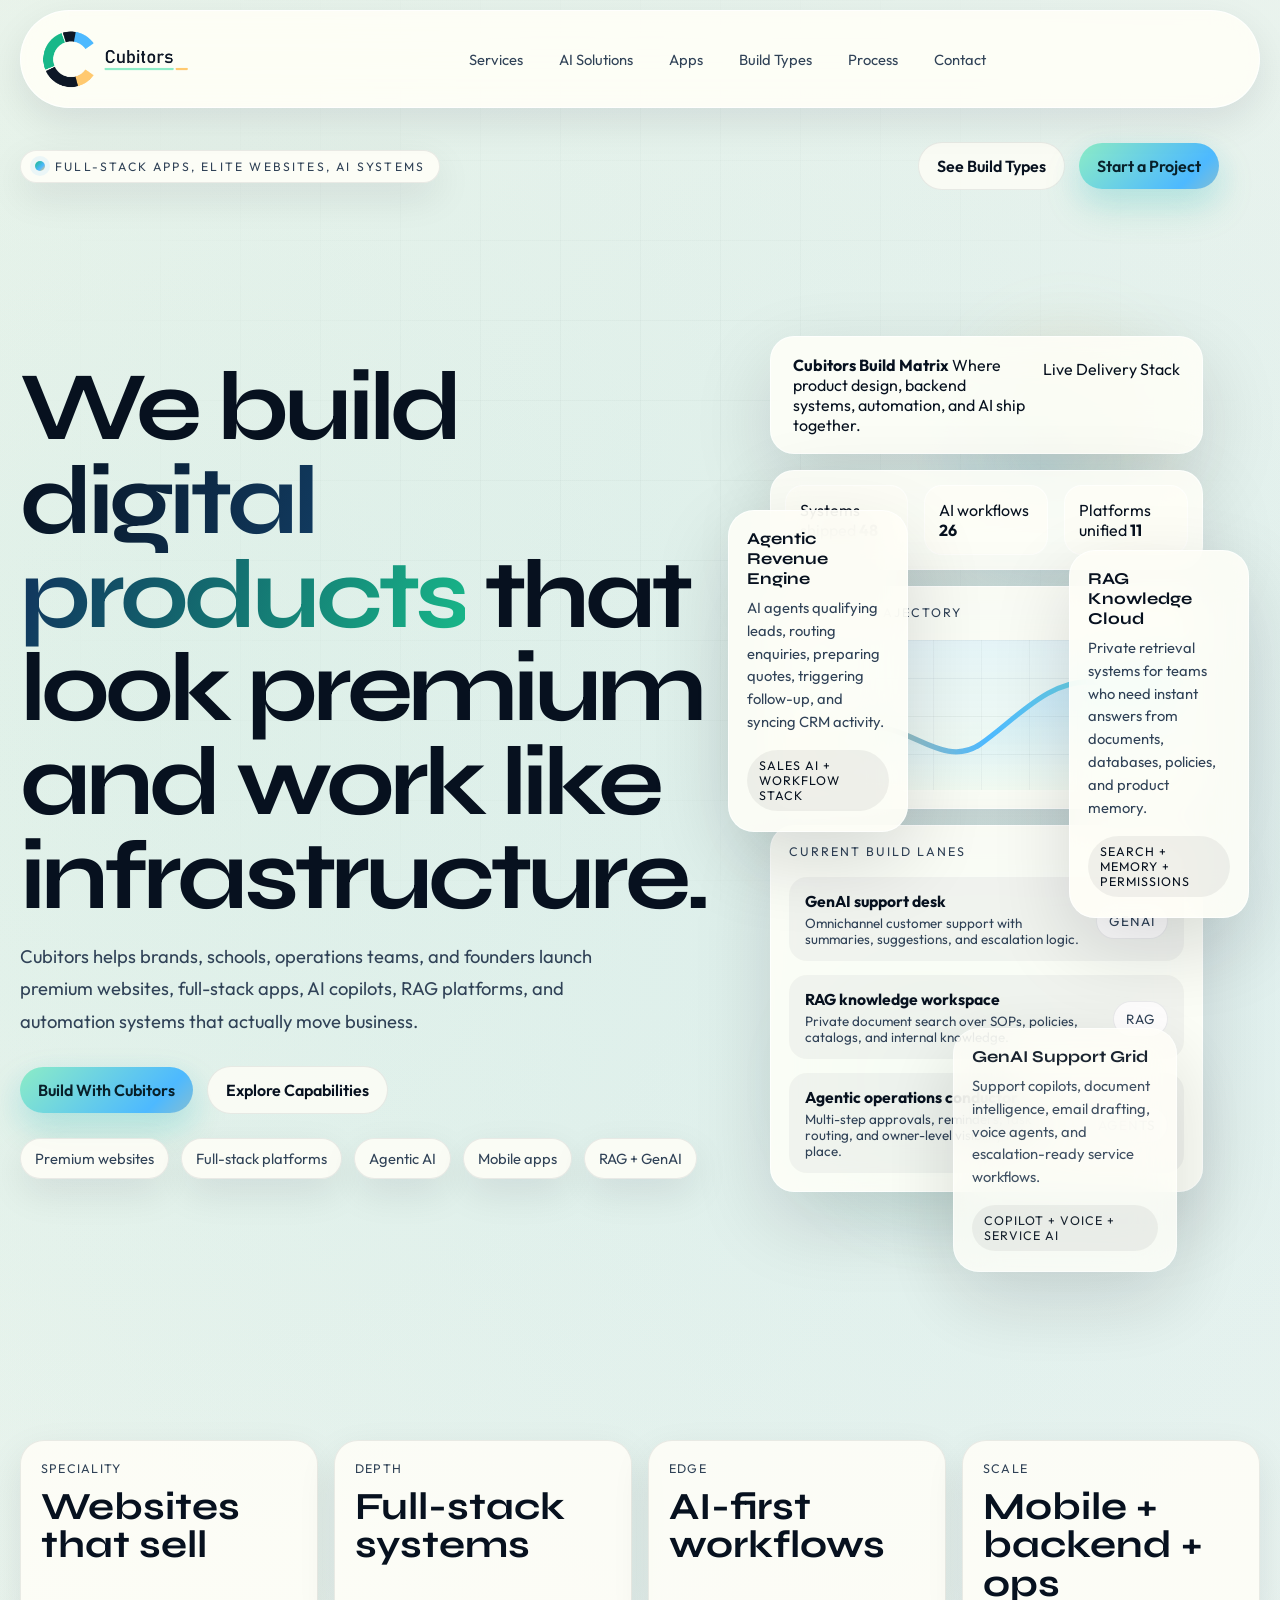
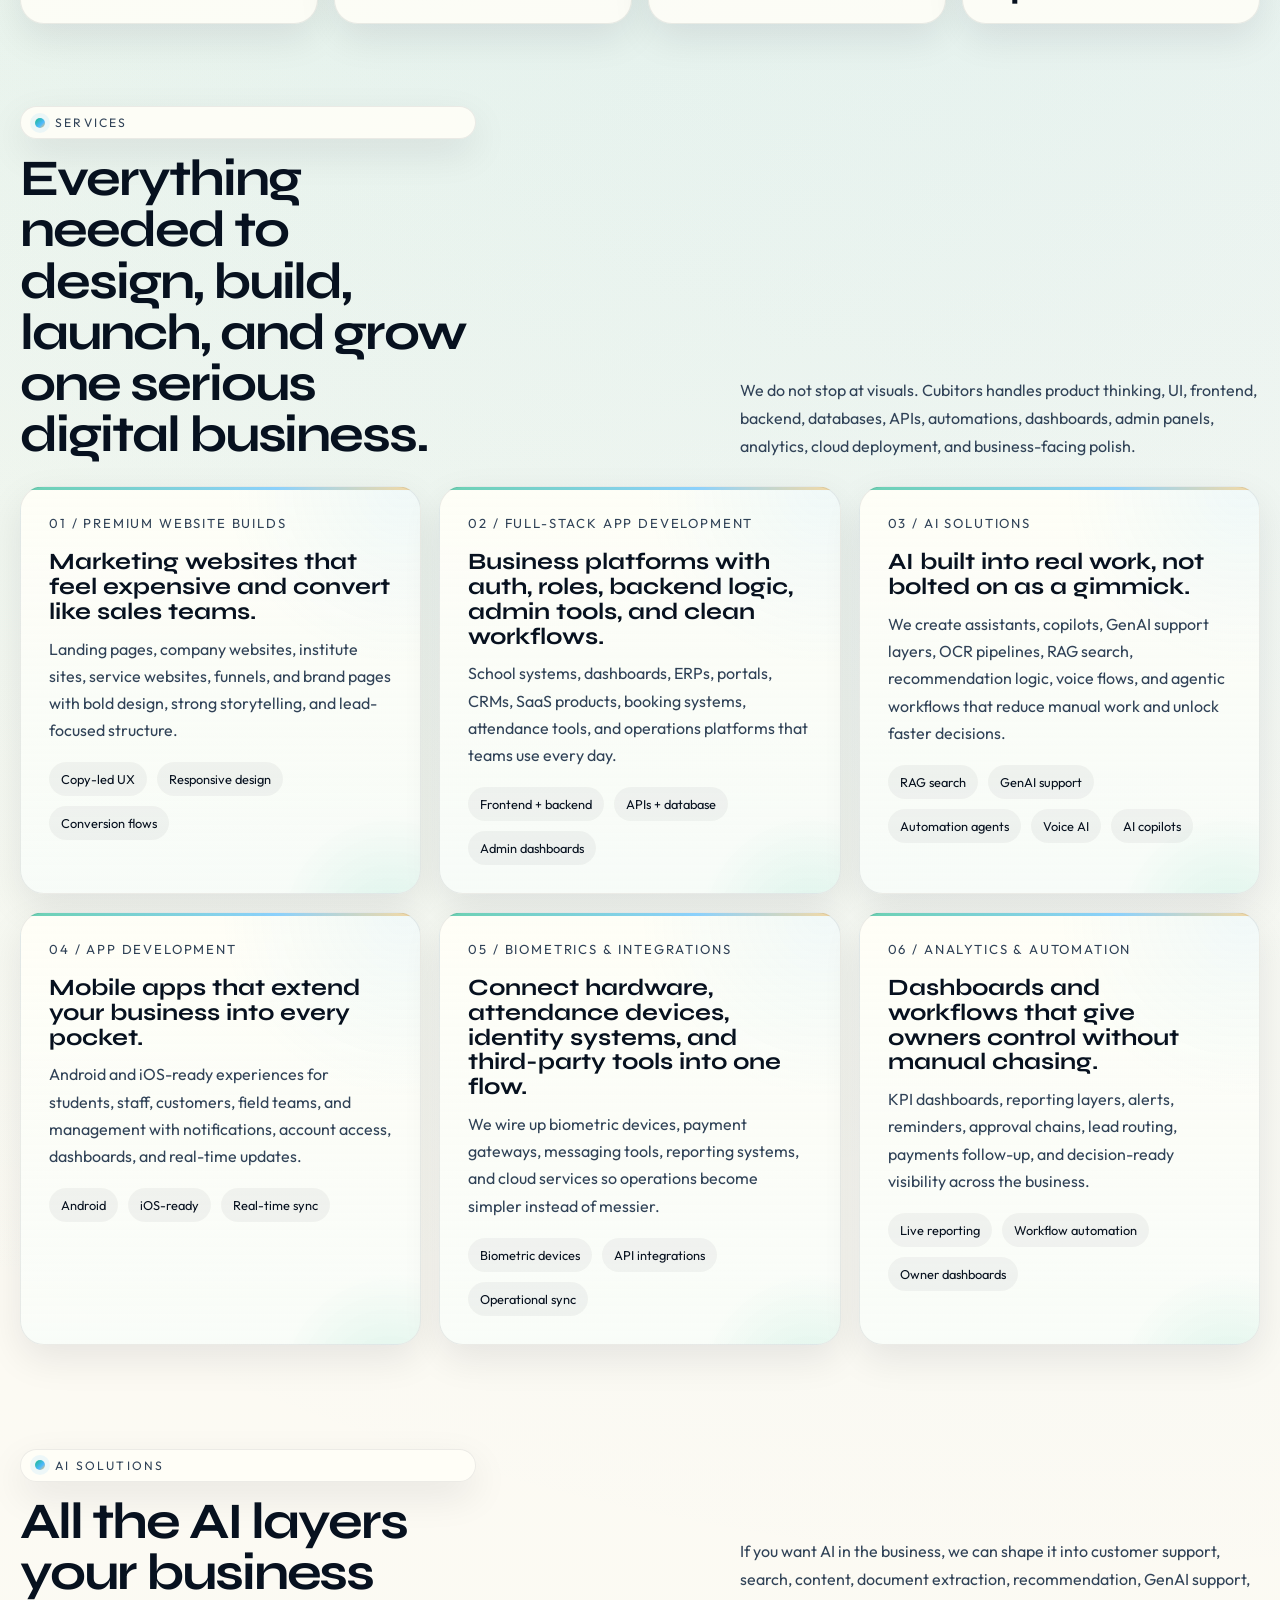
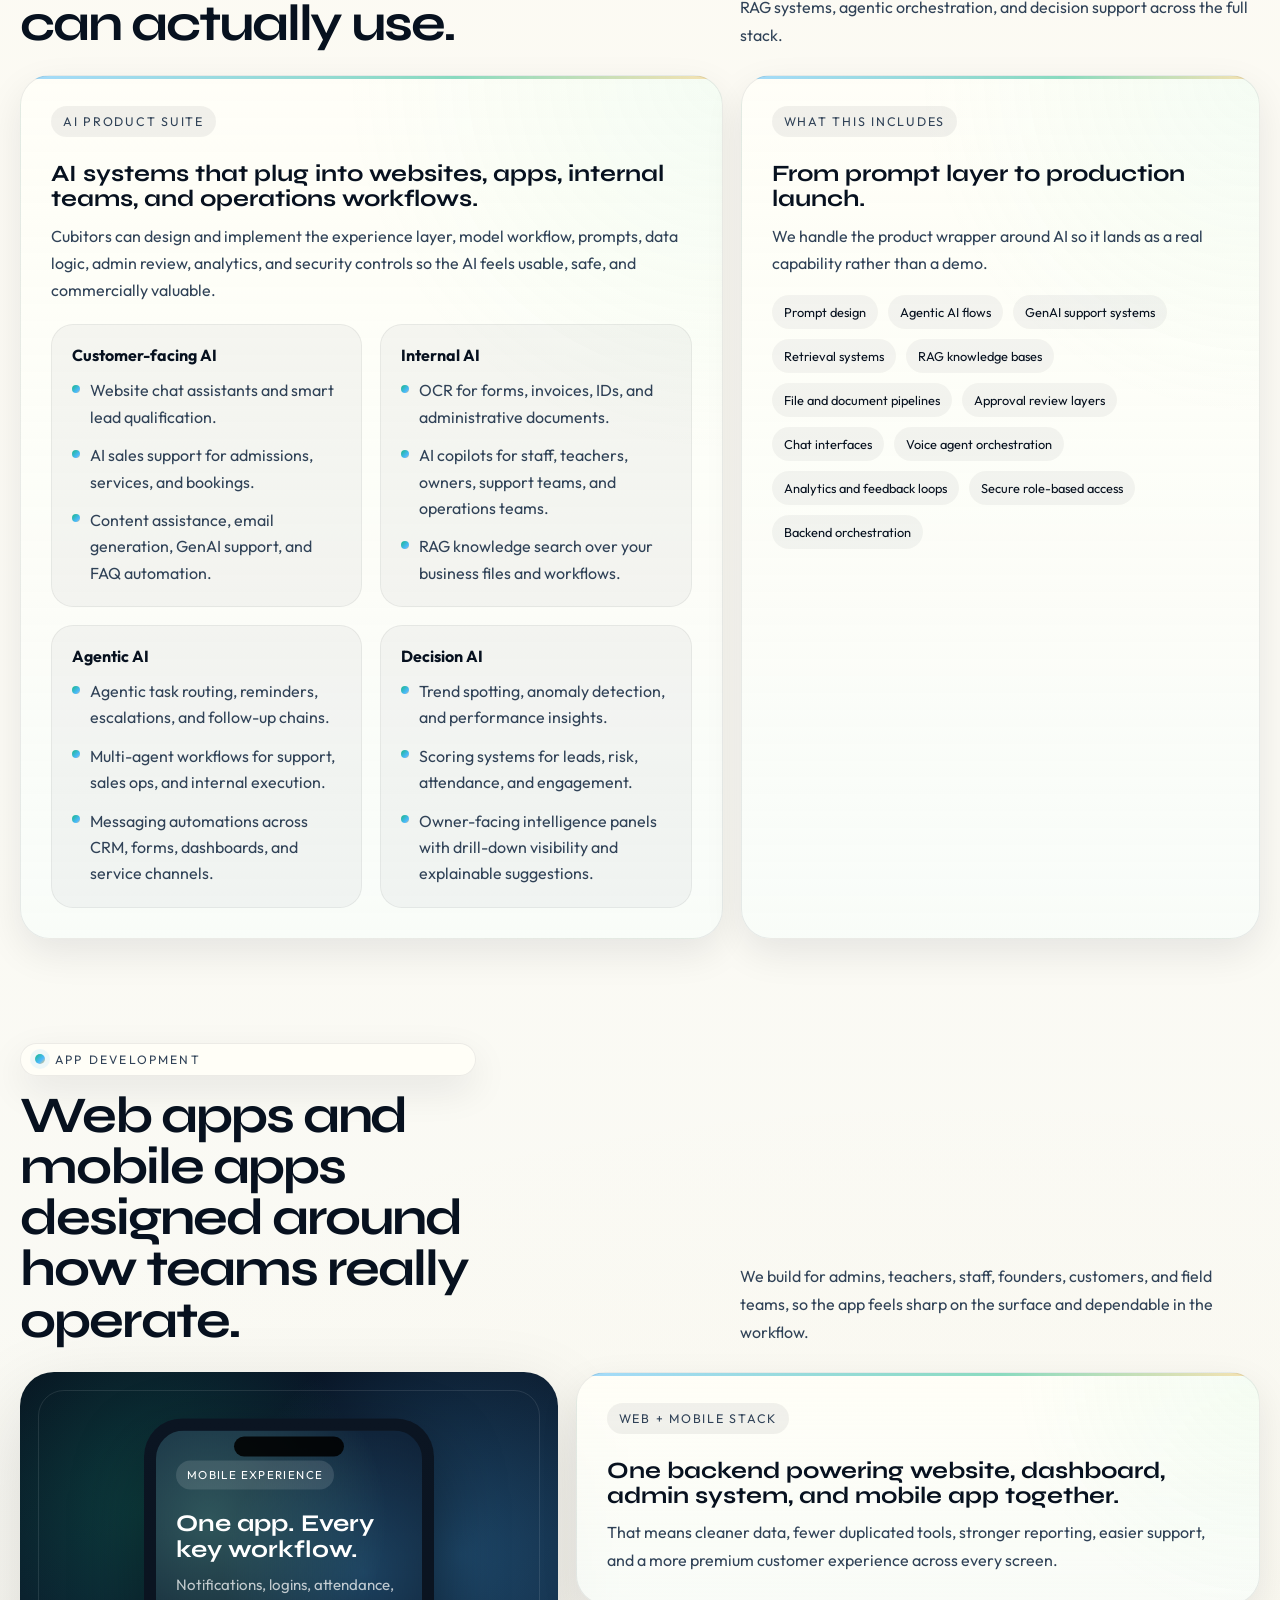
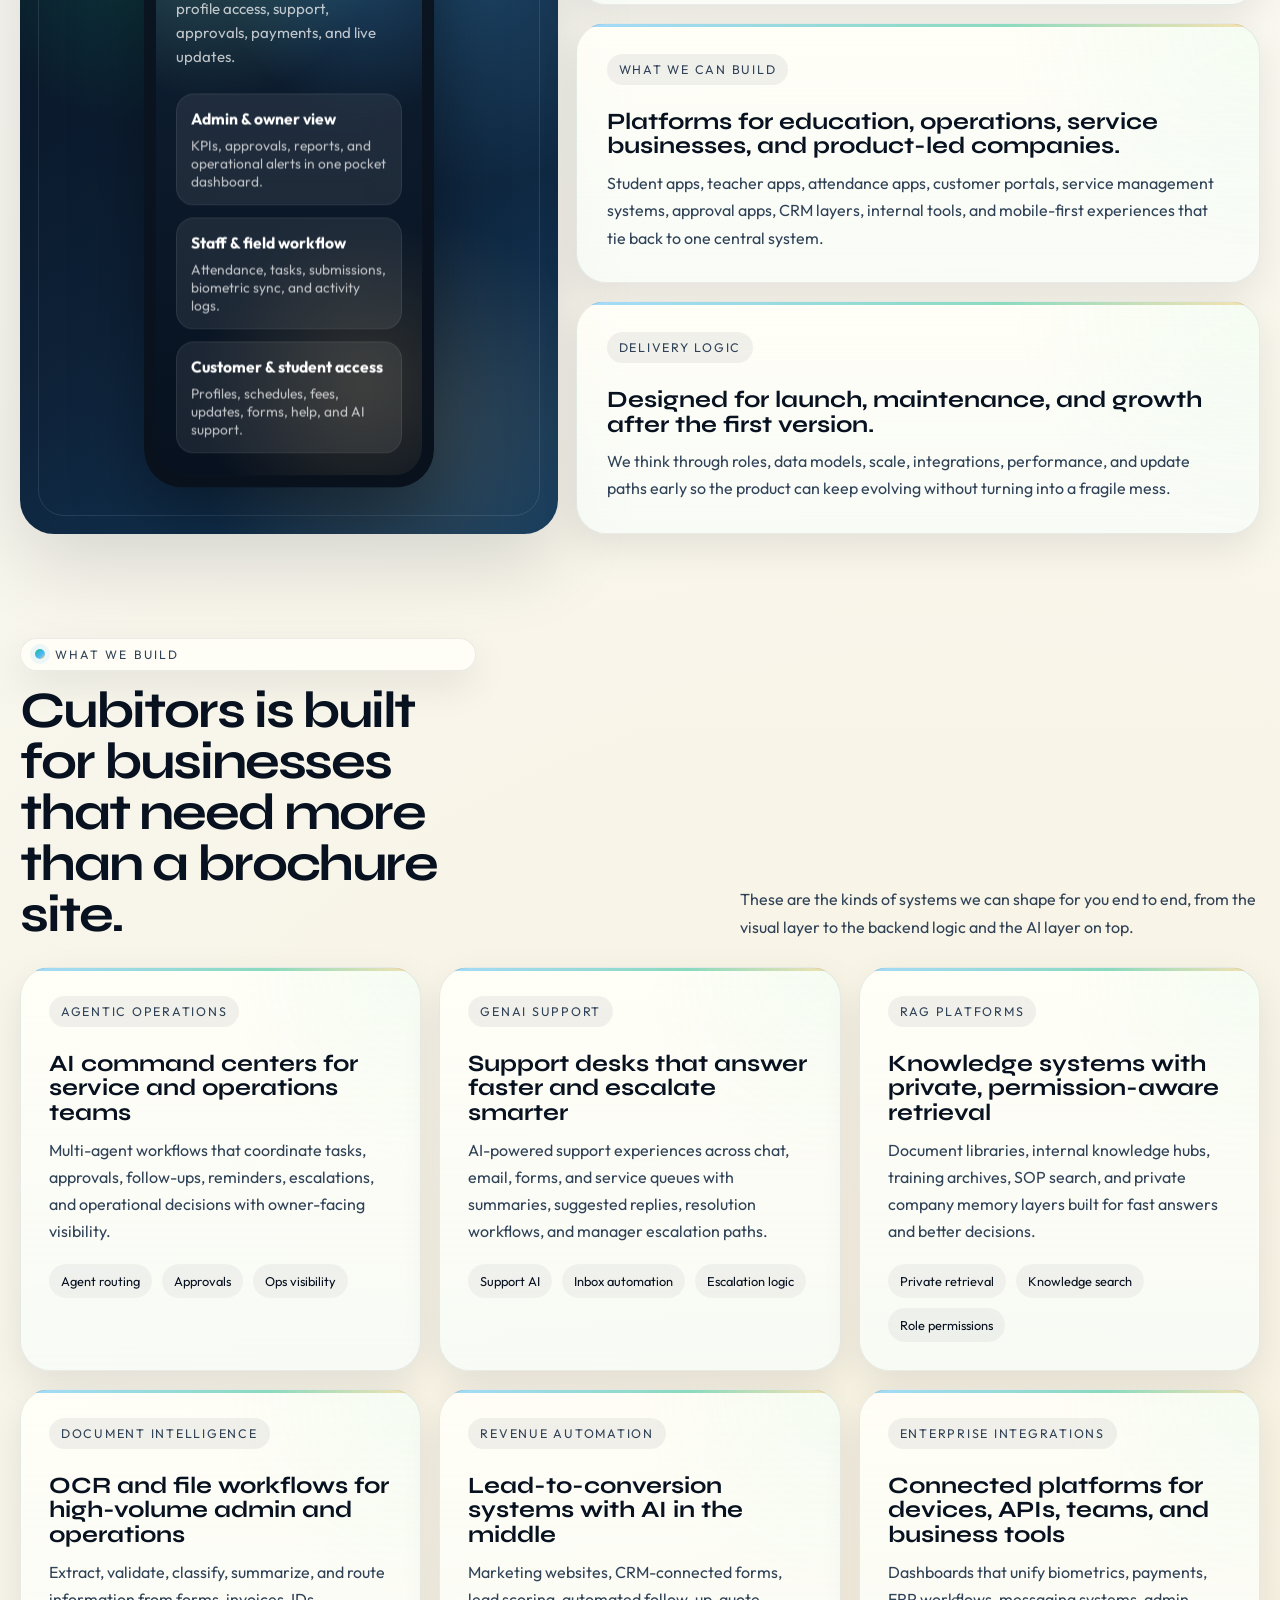
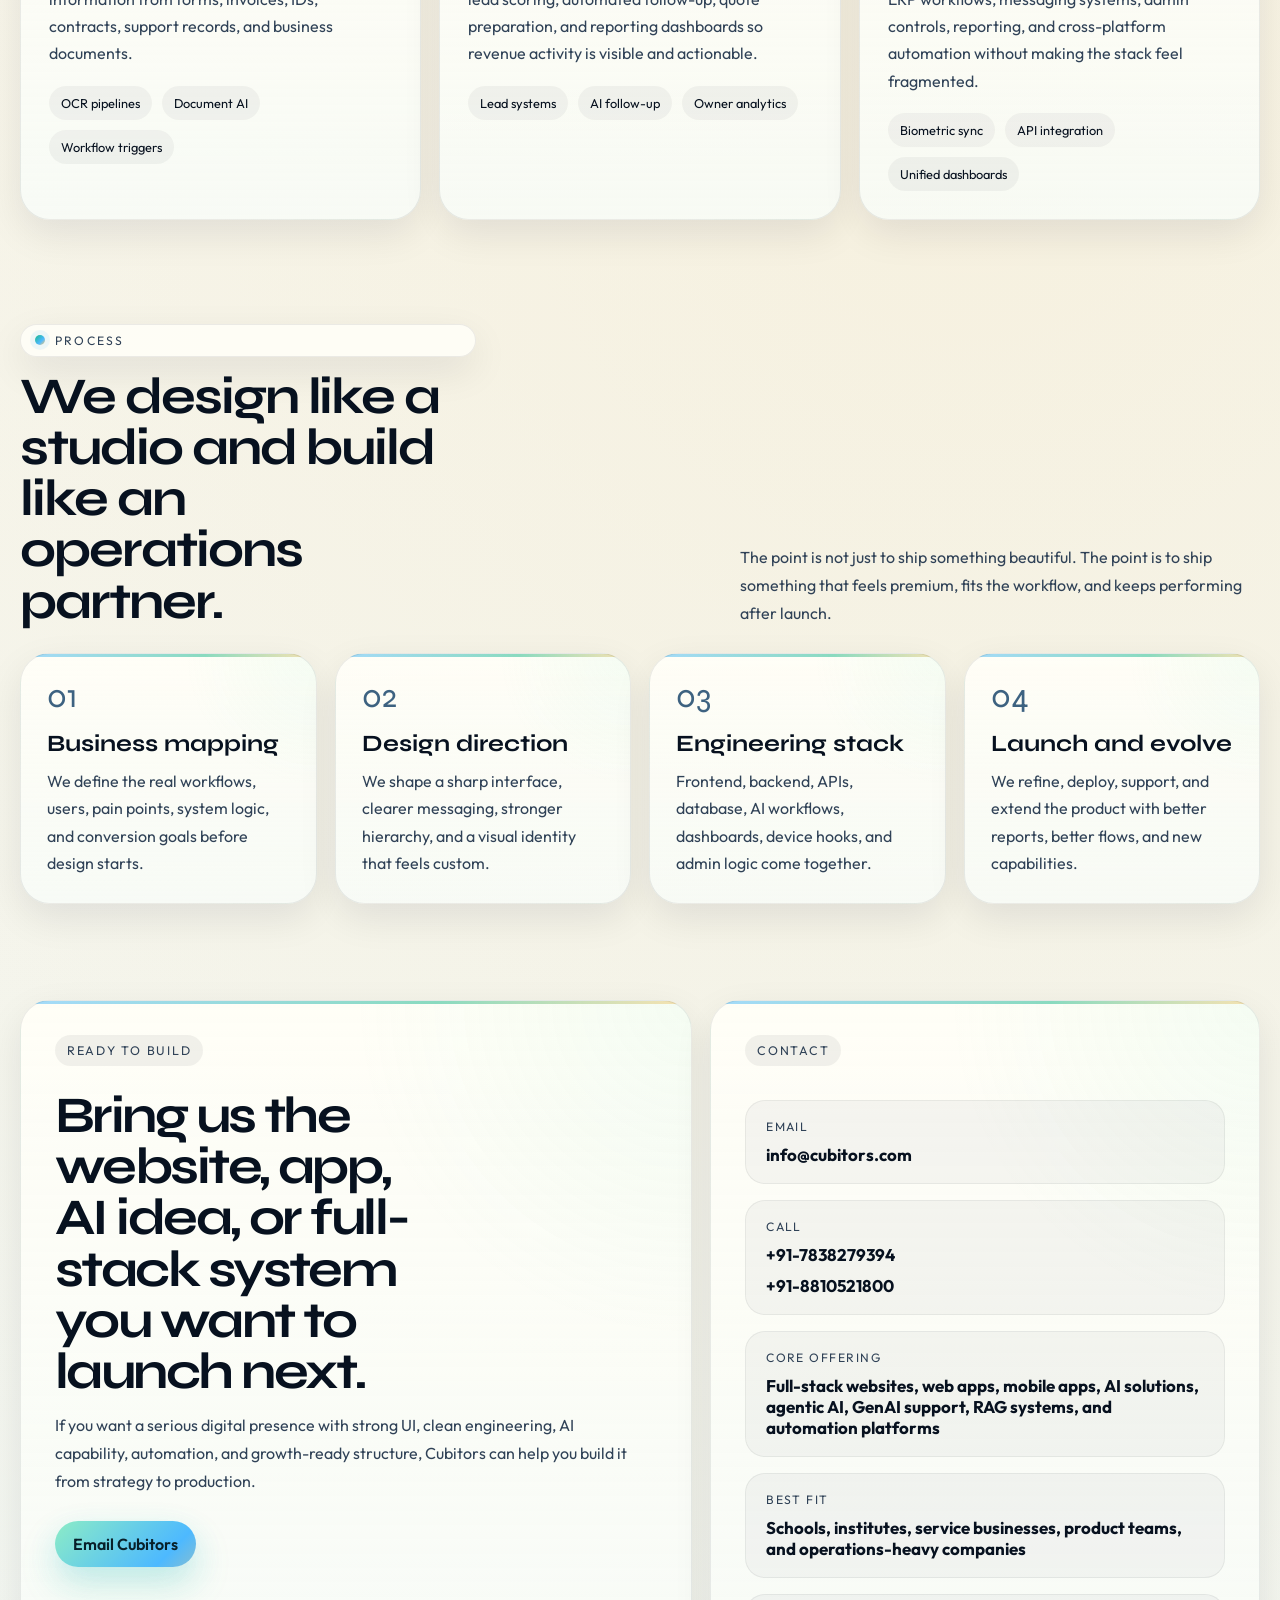
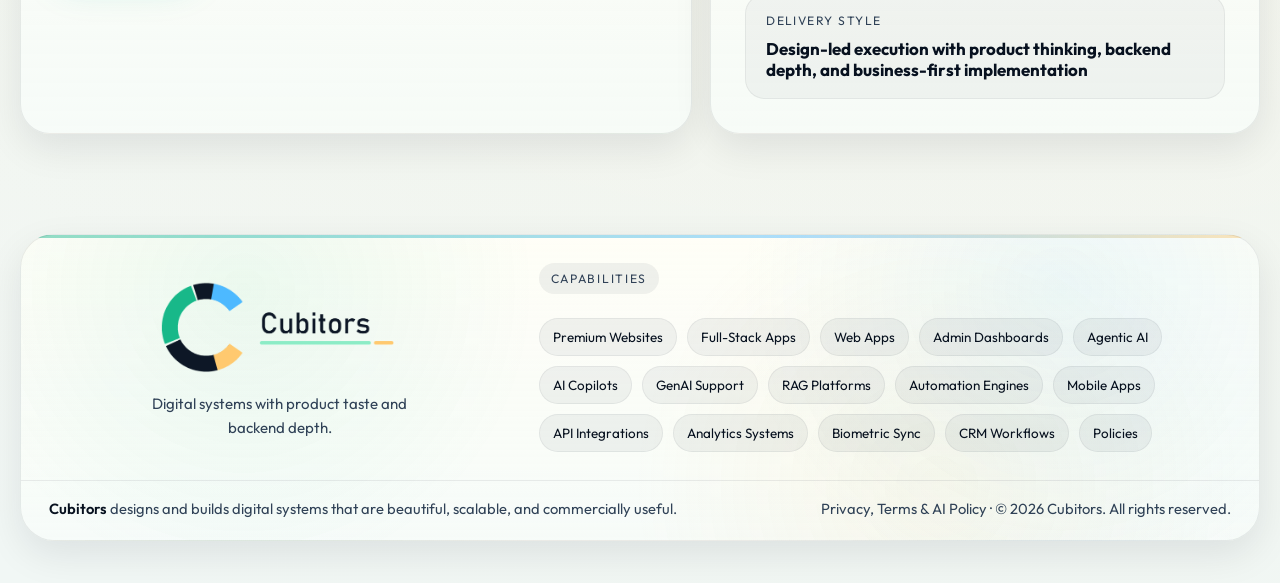
==== index.html @ 867b2cc1 "Add site policies page" ====
<!DOCTYPE html>
<html lang="en">
<head>
  <meta charset="UTF-8">
  <meta name="viewport" content="width=device-width, initial-scale=1.0">
  <title>Cubitors | Full-Stack Apps, AI Solutions & App Development</title>
  <meta
    name="description"
    content="Cubitors builds premium websites, full-stack platforms, mobile apps, AI systems, GenAI support, agentic workflows, RAG platforms, automations, dashboards, and enterprise software."
  >
  <meta name="robots" content="index, follow">
  <meta name="author" content="Cubitors">
  <meta name="theme-color" content="#07111f">
  <link rel="canonical" href="https://cubitors.com/">
  <meta property="og:type" content="website">
  <meta property="og:url" content="https://cubitors.com/">
  <meta property="og:title" content="Cubitors | Full-Stack Apps, AI Solutions & App Development">
  <meta property="og:description" content="Premium websites, full-stack apps, AI copilots, RAG platforms, automation systems, admin dashboards, and mobile apps for serious digital businesses.">
  <meta property="og:image" content="https://cubitors.com/branding/logos/cubitors-logo-04.png">
  <meta property="og:site_name" content="Cubitors">
  <meta name="twitter:card" content="summary_large_image">
  <meta name="twitter:title" content="Cubitors | Full-Stack Apps, AI Solutions & App Development">
  <meta name="twitter:description" content="Premium websites, full-stack apps, AI copilots, RAG platforms, automation systems, admin dashboards, and mobile apps.">
  <meta name="twitter:image" content="https://cubitors.com/branding/logos/cubitors-logo-04.png">
  <link rel="icon" type="image/svg+xml" href="favicon.svg">
  <link rel="icon" href="favicon.ico" sizes="any">
  <link rel="icon" type="image/png" href="favicon.png">
  <link rel="apple-touch-icon" href="apple-touch-icon.png">
  <link rel="preconnect" href="https://fonts.googleapis.com">
  <link rel="preconnect" href="https://fonts.gstatic.com" crossorigin>
  <link href="https://fonts.googleapis.com/css2?family=Outfit:wght@300;400;500;600;700;800&family=Syne:wght@500;700;800&display=swap" rel="stylesheet">
  <script type="application/ld+json">
    {
      "@context": "https://schema.org",
      "@type": "ProfessionalService",
      "@id": "https://cubitors.com/#business",
      "name": "Cubitors",
      "url": "https://cubitors.com/",
      "logo": "https://cubitors.com/branding/logos/cubitors-logo-04.png",
      "image": "https://cubitors.com/branding/logos/cubitors-logo-04.png",
      "email": "info@cubitors.com",
      "telephone": ["+91-7838279394", "+91-8810521800"],
      "areaServed": ["India", "Worldwide"],
      "description": "Cubitors builds premium websites, full-stack web apps, mobile apps, AI solutions, GenAI support systems, RAG platforms, agentic workflows, admin dashboards, automations, analytics systems, API integrations, and enterprise software.",
      "knowsAbout": [
        "Mobile app development",
        "Full-stack app development",
        "Web application development",
        "AI solutions",
        "Agentic AI",
        "GenAI support systems",
        "RAG platforms",
        "Admin dashboards",
        "Workflow automation",
        "API integrations",
        "Analytics systems",
        "Premium website design"
      ],
      "hasOfferCatalog": {
        "@type": "OfferCatalog",
        "name": "Cubitors services",
        "itemListElement": [
          {
            "@type": "Offer",
            "itemOffered": {
              "@type": "Service",
              "name": "Mobile App Development",
              "description": "Android and iOS-ready apps with notifications, dashboards, account access, support flows, and real-time updates."
            }
          },
          {
            "@type": "Offer",
            "itemOffered": {
              "@type": "Service",
              "name": "Full-Stack Web App Development",
              "description": "Business platforms with frontend, backend, APIs, database, admin dashboards, roles, and workflow logic."
            }
          },
          {
            "@type": "Offer",
            "itemOffered": {
              "@type": "Service",
              "name": "AI Solutions and Agentic AI",
              "description": "AI copilots, GenAI support systems, RAG search, OCR pipelines, voice flows, and agentic automation workflows."
            }
          },
          {
            "@type": "Offer",
            "itemOffered": {
              "@type": "Service",
              "name": "Premium Website Design",
              "description": "Conversion-focused websites, landing pages, company sites, institute sites, funnels, and brand pages."
            }
          }
        ]
      }
    }
  </script>
  <style>
    :root {
      --ink: #07111f;
      --ink-soft: #304257;
      --paper: #fffaf0;
      --paper-deep: #eaf3f1;
      --line: rgba(7, 17, 31, 0.11);
      --mint: #8cecc6;
      --mint-deep: #18b889;
      --coral: #4db9ff;
      --gold: #ffc96f;
      --blue: #4db9ff;
      --blue-deep: #113a5f;
      --panel: rgba(255, 254, 247, 0.88);
      --panel-strong: rgba(255, 254, 247, 0.96);
      --panel-border: rgba(7, 17, 31, 0.08);
      --shadow: 0 28px 80px rgba(7, 17, 31, 0.14);
      --shadow-tight: 0 14px 38px rgba(7, 17, 31, 0.085);
      --radius-xl: 34px;
      --radius-lg: 24px;
      --radius-md: 18px;
      --max: 1240px;
    }

    * {
      box-sizing: border-box;
    }

    html {
      scroll-behavior: smooth;
    }

    body {
      margin: 0;
      font-family: "Outfit", sans-serif;
      color: var(--ink);
      background:
        radial-gradient(circle at 12% 8%, rgba(24, 184, 137, 0.09), transparent 28%),
        radial-gradient(circle at 88% 10%, rgba(77, 185, 255, 0.12), transparent 30%),
        radial-gradient(circle at 76% 76%, rgba(255, 201, 111, 0.16), transparent 34%),
        linear-gradient(180deg, #fffaf0 0%, #fbfaf4 46%, #f1f7f5 100%);
      min-height: 100vh;
      overflow-x: hidden;
    }

    body::before {
      content: "";
      position: fixed;
      inset: 0;
      background-image:
        linear-gradient(rgba(7, 17, 31, 0.024) 1px, transparent 1px),
        linear-gradient(90deg, rgba(7, 17, 31, 0.024) 1px, transparent 1px);
      background-size: 80px 80px;
      mask-image: radial-gradient(circle at center, black 18%, transparent 82%);
      pointer-events: none;
      z-index: -2;
    }

    a {
      color: inherit;
      text-decoration: none;
    }

    button,
    input,
    textarea {
      font: inherit;
    }

    .shell {
      width: min(var(--max), calc(100% - 40px));
      margin: 0 auto;
    }

    .site-header {
      position: sticky;
      top: 0;
      z-index: 30;
      padding-top: 10px;
    }

    .header-bar {
      display: flex;
      align-items: center;
      justify-content: space-between;
      gap: 18px;
      padding: 16px 18px;
      border: 1px solid rgba(255, 255, 255, 0.82);
      background: rgba(255, 254, 247, 0.92);
      backdrop-filter: blur(20px) saturate(180%);
      border-radius: 999px;
      box-shadow: var(--shadow-tight);
    }

    .brand {
      display: inline-flex;
      align-items: center;
      gap: 12px;
      flex-shrink: 0;
    }

    .brand-logo {
      display: block;
      width: auto;
      height: 64px;
      max-width: 220px;
      object-fit: contain;
    }

    .brand-mark {
      width: 58px;
      height: 48px;
      display: grid;
      place-items: center;
      border-radius: 16px;
      font-family: "Syne", sans-serif;
      font-weight: 800;
      font-size: 0.82rem;
      letter-spacing: 0.03em;
      color: var(--ink);
      background:
        linear-gradient(135deg, rgba(255, 255, 255, 0.92), rgba(255, 255, 255, 0.5)),
        linear-gradient(135deg, var(--mint), var(--gold));
      box-shadow:
        inset 0 1px 0 rgba(255, 255, 255, 0.85),
        0 16px 36px rgba(24, 184, 137, 0.16);
    }

    .brand-copy strong {
      display: block;
      font-family: "Syne", sans-serif;
      font-size: 1rem;
      line-height: 1;
    }

    .brand-copy span {
      display: block;
      margin-top: 4px;
      font-size: 0.74rem;
      letter-spacing: 0.16em;
      text-transform: uppercase;
      color: var(--ink-soft);
    }

    .nav {
      display: flex;
      align-items: center;
      justify-content: center;
      gap: 8px;
      flex-wrap: wrap;
      flex: 1;
    }

    .nav a {
      padding: 10px 14px;
      border-radius: 999px;
      font-size: 0.92rem;
      color: var(--ink-soft);
      transition: background-color 180ms ease, color 180ms ease, transform 180ms ease;
    }

    .nav a:hover {
      color: var(--ink);
      background: rgba(13, 23, 38, 0.06);
      transform: translateY(-1px);
    }

    .header-actions {
      display: flex;
      align-items: center;
      gap: 10px;
      flex-shrink: 0;
    }

    .pill,
    .button {
      display: inline-flex;
      align-items: center;
      justify-content: center;
      gap: 10px;
      border-radius: 999px;
      transition: transform 180ms ease, box-shadow 180ms ease, background-color 180ms ease;
    }

    .button {
      padding: 13px 18px;
      border: 0;
      cursor: pointer;
      font-weight: 600;
    }

    .button:hover,
    .button:focus-visible {
      transform: translateY(-2px);
    }

    .button-primary {
      color: #08202a;
      background: linear-gradient(135deg, #8cecc6 0%, #4db9ff 78%, #ffc96f 150%);
      box-shadow: 0 18px 38px rgba(24, 184, 137, 0.18), 0 10px 28px rgba(77, 185, 255, 0.15);
    }

    .button-ghost {
      color: var(--ink);
      border: 1px solid rgba(13, 23, 38, 0.08);
      background: rgba(255, 254, 247, 0.78);
    }

    .hero {
      position: relative;
      padding: 34px 0 32px;
    }

    .hero-grid {
      display: grid;
      grid-template-columns: 1.08fr 0.92fr;
      align-items: center;
      gap: 40px;
    }

    .hero-toolbar {
      grid-column: 1 / -1;
      display: flex;
      align-items: center;
      justify-content: space-between;
      gap: 18px;
      flex-wrap: wrap;
      width: 100%;
      margin-bottom: 10px;
    }

    .eyebrow {
      display: inline-flex;
      align-items: center;
      gap: 10px;
      padding: 8px 14px;
      border-radius: 999px;
      background: rgba(255, 254, 247, 0.88);
      border: 1px solid rgba(13, 23, 38, 0.08);
      color: var(--ink-soft);
      font-size: 0.76rem;
      letter-spacing: 0.18em;
      text-transform: uppercase;
      box-shadow: var(--shadow-tight);
    }

    .eyebrow::before {
      content: "";
      width: 10px;
      height: 10px;
      border-radius: 999px;
      background: linear-gradient(135deg, var(--mint-deep), var(--blue) 62%, var(--gold));
      box-shadow: 0 0 0 5px rgba(77, 185, 255, 0.1);
    }

    .hero h1 {
      margin: 20px 0 18px;
      font-family: "Syne", sans-serif;
      font-size: clamp(3.3rem, 8vw, 6.1rem);
      line-height: 0.96;
      letter-spacing: -0.05em;
      max-width: 12ch;
    }

    .hero h1 .accent {
      color: var(--ink);
      background: linear-gradient(110deg, var(--ink) 0%, var(--blue-deep) 42%, var(--mint-deep) 100%);
      -webkit-background-clip: text;
      background-clip: text;
      -webkit-text-fill-color: transparent;
      text-shadow: none;
    }

    .hero-copy p.lead {
      max-width: 640px;
      font-size: 1.15rem;
      line-height: 1.75;
      color: var(--ink-soft);
      margin: 0;
    }

    .hero-actions {
      display: flex;
      align-items: center;
      flex-wrap: wrap;
      gap: 14px;
      margin-top: 28px;
    }

    .hero-top-actions {
      display: flex;
      align-items: center;
      gap: 14px;
      flex-wrap: wrap;
      justify-content: flex-end;
      width: auto;
      margin-left: auto;
      flex-shrink: 0;
      align-self: center;
      transform: none;
    }

    .hero-notes {
      display: flex;
      align-items: center;
      flex-wrap: wrap;
      gap: 12px;
      margin-top: 24px;
    }

    .hero-notes .pill {
      padding: 10px 14px;
      background: rgba(255, 254, 247, 0.84);
      border: 1px solid rgba(13, 23, 38, 0.08);
      box-shadow: var(--shadow-tight);
      font-size: 0.92rem;
      color: var(--ink-soft);
    }

    .hero-stage {
      position: relative;
      min-height: 1040px;
      isolation: isolate;
    }

    .hero-glow {
      position: absolute;
      inset: 10% 10% auto auto;
      width: 260px;
      height: 260px;
      border-radius: 999px;
      background: radial-gradient(circle, rgba(77, 185, 255, 0.2), transparent 68%);
      filter: blur(10px);
      z-index: -1;
    }

    .hero-stage::before,
    .hero-stage::after {
      content: "";
      position: absolute;
      border-radius: 999px;
      pointer-events: none;
    }

    .hero-stage::before {
      width: 280px;
      height: 280px;
      top: 48px;
      right: 10px;
      background: radial-gradient(circle, rgba(255, 201, 111, 0.16), transparent 70%);
      filter: blur(20px);
    }

    .hero-stage::after {
      width: 340px;
      height: 340px;
      left: 20px;
      bottom: 26px;
      background: radial-gradient(circle, rgba(24, 184, 137, 0.14), transparent 72%);
      filter: blur(22px);
    }

    .floating-card {
      border: 1px solid rgba(255, 255, 255, 0.72);
      background: var(--panel);
      backdrop-filter: blur(20px) saturate(170%);
      box-shadow: var(--shadow);
      transition: z-index 180ms ease, box-shadow 180ms ease, border-color 180ms ease;
    }

    .dashboard-card {
      position: absolute;
      inset: 96px 16px auto 24px; 
      z-index: 2;
      animation: matrixFloat 8.4s ease-in-out infinite;
      display: flex;
      flex-direction: column;
      gap: 16px;
    }

    .dashboard-top {
      position: relative;
      display: flex;
      align-items: flex-start;
      justify-content: space-between;
      flex-wrap: wrap;
      gap: 12px;
      padding: 18px 176px 18px 22px;
      border-radius: 24px;
      border: 1px solid rgba(255, 255, 255, 0.72);
      background: var(--panel);
      backdrop-filter: blur(20px) saturate(170%);
      box-shadow: var(--shadow);
    }
    
    .dashboard-title {
      flex: 1;
      min-width: 0;
    }
    
    /* ... title CSS same rahega ... */
    
    .status-chip {
      position: absolute;
      top: 22px;
      right: 22px;
      /* ... same ... */
    }
    
    .dashboard-body {
      display: grid;
      gap: 16px;
      padding: 0;
    }

    .dashboard-row {
      display: grid;
      gap: 16px;
    }

    .dashboard-row.metrics {
      grid-template-columns: repeat(3, minmax(0, 1fr));
      padding: 14px;
      border-radius: 24px;
      border: 1px solid rgba(255, 255, 255, 0.72);
      background: var(--panel);
      backdrop-filter: blur(20px) saturate(170%);
      box-shadow: var(--shadow);
    }

    .metric {
      padding: 14px;
      border-radius: 18px;
      background: rgba(255, 254, 247, 0.68);
      border: 1px solid rgba(255, 255, 255, 0.68);
    }

    .chart-card,
    .list-card {
      padding: 18px;
      border-radius: 24px;
      border: 1px solid rgba(255, 255, 255, 0.72);
      background: var(--panel);
      backdrop-filter: blur(20px) saturate(170%);
      box-shadow: var(--shadow);
      min-height: 180px;
    }

    .card-label {
      font-size: 0.78rem;
      letter-spacing: 0.16em;
      text-transform: uppercase;
      color: var(--ink-soft);
    }

    .curve {
      position: relative;
      height: 150px;
      margin-top: 20px;
      border-radius: 20px;
      background:
        linear-gradient(180deg, rgba(77, 185, 255, 0.12), rgba(24, 184, 137, 0.04)),
        linear-gradient(90deg, rgba(13, 23, 38, 0.04) 1px, transparent 1px),
        linear-gradient(rgba(13, 23, 38, 0.05) 1px, transparent 1px);
      background-size: auto, 48px 100%, 100% 38px;
      overflow: hidden;
    }

    .curve svg {
      position: absolute;
      inset: 0;
      width: 100%;
      height: 100%;
    }

    .list-card ul {
      list-style: none;
      margin: 18px 0 0;
      padding: 0;
      display: grid;
      gap: 14px;
    }

    .list-card li {
      display: flex;
      align-items: center;
      justify-content: space-between;
      gap: 14px;
      padding: 14px 16px;
      border-radius: 18px;
      background: rgba(7, 17, 31, 0.04);
    }

    .list-card li strong {
      display: block;
      font-size: 0.98rem;
    }

    .list-card li span {
      display: block;
      margin-top: 4px;
      font-size: 0.84rem;
      color: var(--ink-soft);
    }

    .tag {
      padding: 9px 12px;
      border-radius: 999px;
      font-size: 0.74rem;
      letter-spacing: 0.08em;
      text-transform: uppercase;
      border: 1px solid rgba(13, 23, 38, 0.08);
      background: rgba(255, 255, 255, 0.86);
    }

    .floating-card {
      position: absolute;
      padding: 18px 18px 20px;
      border-radius: 26px;
      width: 280px;
      transform-style: preserve-3d;
      z-index: 10;
      overflow: visible;
    }

    .dashboard-card:hover,
    .floating-card:hover {
      z-index: 20;
      border-color: rgba(77, 185, 255, 0.28);
      box-shadow: 0 26px 76px rgba(7, 17, 31, 0.18), 0 0 0 1px rgba(24, 184, 137, 0.06);
    }

    .floating-card strong {
      display: block;
      font-family: "Syne", sans-serif;
      font-size: 1.04rem;
      word-wrap: break-word;
      overflow-wrap: break-word;
    }

    .floating-card p {
      margin: 8px 0 0;
      font-size: 0.92rem;
      line-height: 1.55;
      color: var(--ink-soft);
      word-wrap: break-word;
      overflow-wrap: break-word;
    }

    .floating-card .mini {
      display: inline-flex;
      padding: 8px 12px;
      margin-top: 16px;
      border-radius: 999px;
      background: rgba(7, 17, 31, 0.055);
      font-size: 0.78rem;
      letter-spacing: 0.08em;
      text-transform: uppercase;
    }

    .card-left {
      left: -18px; 
      top: 270px;
      width: 180px;
      animation: drift 6s ease-in-out infinite;
    }

    .card-right {
      right: -30px;
      top: 310px;
      width: 180px;
      animation: drift 7.4s ease-in-out infinite;
      animation-delay: -1.5s;
    }

    .card-bottom {
      right: 42px;
      bottom: 8px;
      width: 224px;
      animation: drift 6.8s ease-in-out infinite;
      animation-delay: -0.8s;
      opacity: 0.92;
    }

    .section {
      padding: 80px 0;
      scroll-margin-top: 92px;
    }

    #services {
      padding-top: 16px;
    }

    #ai,
    #apps,
    #proof,
    #process,
    #contact {
      padding-top: 16px;
    }

    .signal-section {
      padding-top: 128px;
      padding-bottom: 58px;
    }

    .section-heading {
      display: flex;
      align-items: end;
      justify-content: space-between;
      gap: 28px;
      margin-bottom: 26px;
    }

    .section-heading > div {
      display: grid;
      align-content: start;
      gap: 14px;
    }

    .section-heading h2 {
      margin: 0;
      font-family: "Syne", sans-serif;
      font-size: clamp(2.2rem, 4vw, 3.6rem);
      line-height: 1;
      letter-spacing: -0.04em;
      max-width: 12ch;
    }

    .section-heading p {
      margin: 0;
      max-width: 520px;
      font-size: 1rem;
      line-height: 1.75;
      color: var(--ink-soft);
    }

    #services .section-heading,
    #ai .section-heading,
    #apps .section-heading,
    #proof .section-heading,
    #process .section-heading,
    #contact .section-heading {
      margin-top: 8px;
    }

    .signal-strip {
      display: grid;
      grid-template-columns: repeat(4, minmax(0, 1fr));
      gap: 16px;
      margin-top: 0;
    }

    .signal-card {
      padding: 20px;
      border-radius: 24px;
      background: rgba(255, 254, 247, 0.86);
      border: 1px solid rgba(7, 17, 31, 0.08);
      box-shadow: var(--shadow-tight);
    }

    .signal-card span {
      display: block;
      color: var(--ink-soft);
      letter-spacing: 0.1em;
      text-transform: uppercase;
      font-size: 0.78rem;
    }

    .signal-card strong {
      display: block;
      margin-top: 12px;
      font-family: "Syne", sans-serif;
      font-size: clamp(1.8rem, 3vw, 2.4rem);
      line-height: 1;
    }

    .services-grid,
    .proof-grid,
    .ai-grid,
    .app-grid,
    .process-grid {
      display: grid;
      gap: 18px;
    }

    .services-grid {
      grid-template-columns: repeat(3, minmax(0, 1fr));
    }

    .service-card {
      position: relative;
      padding: 28px;
      border-radius: var(--radius-lg);
      border: 1px solid rgba(7, 17, 31, 0.08);
      background:
        linear-gradient(90deg, rgba(24, 184, 137, 0.64), rgba(77, 185, 255, 0.64) 64%, rgba(255, 201, 111, 0.64)) top / 100% 3px no-repeat,
        radial-gradient(circle at 96% 0%, rgba(77, 185, 255, 0.08), transparent 32%),
        linear-gradient(180deg, rgba(255, 254, 247, 0.94), rgba(248, 253, 250, 0.74));
      box-shadow: var(--shadow-tight);
      overflow: hidden;
    }

    .service-card::after {
      content: "";
      position: absolute;
      inset: auto -20% -35% auto;
      width: 220px;
      height: 220px;
      border-radius: 999px;
      background: radial-gradient(circle, rgba(24, 184, 137, 0.12), transparent 72%);
      pointer-events: none;
    }

    .service-index {
      display: block;
      margin-bottom: 6px;
      font-size: 0.82rem;
      letter-spacing: 0.14em;
      text-transform: uppercase;
      color: var(--ink-soft);
    }

    .service-card h3,
    .ai-card h3,
    .proof-card h3,
    .process-card h3,
    .app-card h3 {
      margin: 18px 0 12px;
      font-family: "Syne", sans-serif;
      font-size: 1.46rem;
      line-height: 1.06;
    }

    .service-card p,
    .ai-card p,
    .proof-card p,
    .process-card p,
    .app-card p {
      margin: 0;
      color: var(--ink-soft);
      line-height: 1.7;
    }

    .service-tags,
    .proof-tags,
    .stack-list {
      display: flex;
      flex-wrap: wrap;
      gap: 10px;
      margin-top: 18px;
    }

    .service-tags span,
    .proof-tags span,
    .stack-list span {
      padding: 9px 12px;
      border-radius: 999px;
      background: rgba(7, 17, 31, 0.045);
      font-size: 0.8rem;
      color: var(--ink);
    }

    .ai-grid {
      grid-template-columns: 1.15fr 0.85fr;
    }

    .ai-card,
    .proof-card,
    .app-card,
    .process-card,
    .contact-panel {
      border-radius: 30px;
      border: 1px solid rgba(7, 17, 31, 0.08);
      background:
        linear-gradient(90deg, rgba(77, 185, 255, 0.5), rgba(24, 184, 137, 0.5) 62%, rgba(255, 201, 111, 0.5)) top / 100% 3px no-repeat,
        radial-gradient(circle at 100% 0%, rgba(140, 236, 198, 0.09), transparent 34%),
        linear-gradient(180deg, rgba(255, 254, 247, 0.94), rgba(248, 253, 250, 0.74));
      box-shadow: var(--shadow-tight);
    }

    .ai-card {
      padding: 30px;
    }

    .ai-columns {
      display: grid;
      grid-template-columns: repeat(2, minmax(0, 1fr));
      gap: 18px;
      margin-top: 20px;
    }

    .mini-panel {
      padding: 20px;
      border-radius: 22px;
      background: rgba(7, 17, 31, 0.035);
      border: 1px solid rgba(7, 17, 31, 0.06);
    }

    .mini-panel strong {
      display: block;
      font-size: 1rem;
      margin-bottom: 12px;
    }

    .mini-panel ul,
    .proof-card ul,
    .process-card ul {
      list-style: none;
      padding: 0;
      margin: 0;
      display: grid;
      gap: 12px;
    }

    .mini-panel li,
    .proof-card li,
    .process-card li {
      position: relative;
      padding-left: 18px;
      line-height: 1.65;
      color: var(--ink-soft);
    }

    .mini-panel li::before,
    .proof-card li::before,
    .process-card li::before {
      content: "";
      position: absolute;
      left: 0;
      top: 0.72em;
      width: 8px;
      height: 8px;
      border-radius: 999px;
      background: linear-gradient(135deg, var(--mint-deep), var(--blue) 72%, var(--gold));
      transform: translateY(-50%);
    }

    .proof-grid {
      grid-template-columns: repeat(3, minmax(0, 1fr));
    }

    .proof-card {
      padding: 28px;
    }

    .ai-card .label,
    .proof-card .label,
    .app-card .label,
    .process-card .label,
    .contact-panel .label {
      display: inline-flex;
      padding: 8px 12px;
      margin-bottom: 6px;
      border-radius: 999px;
      background: rgba(7, 17, 31, 0.055);
      color: var(--ink-soft);
      font-size: 0.78rem;
      letter-spacing: 0.14em;
      text-transform: uppercase;
    }

    .app-grid {
      grid-template-columns: 0.88fr 1.12fr;
      align-items: stretch;
    }

    .app-showcase {
      position: relative;
      border-radius: 34px;
      overflow: hidden;
      min-height: 520px;
      background:
        radial-gradient(circle at 24% 18%, rgba(24, 184, 137, 0.24), transparent 29%),
        radial-gradient(circle at 82% 24%, rgba(77, 185, 255, 0.26), transparent 32%),
        radial-gradient(circle at 72% 86%, rgba(255, 201, 111, 0.16), transparent 28%),
        linear-gradient(145deg, #07111f 0%, #0e2137 54%, #123a5e 100%);
      box-shadow: var(--shadow);
    }

    .app-showcase::before {
      content: "";
      position: absolute;
      inset: 18px;
      border-radius: 26px;
      border: 1px solid rgba(255, 255, 255, 0.1);
    }

    .phone {
      position: absolute;
      top: 50%;
      left: 50%;
      width: min(290px, 76%);
      padding: 12px;
      border-radius: 38px;
      background: linear-gradient(180deg, #0b1522, #09111d);
      box-shadow: 0 30px 70px rgba(0, 0, 0, 0.38);
      transform: translate(-50%, -50%);
    }

    .phone::before {
      content: "";
      position: absolute;
      top: 18px;
      left: 50%;
      width: 110px;
      height: 20px;
      transform: translateX(-50%);
      border-radius: 999px;
      background: rgba(0, 0, 0, 0.88);
      z-index: 2;
    }

    .phone-screen {
      position: relative;
      min-height: 540px;
      padding: 30px 20px 22px;
      border-radius: 28px;
      overflow: hidden;
      color: white;
      background:
        radial-gradient(circle at 20% 14%, rgba(140, 236, 198, 0.26), transparent 30%),
        radial-gradient(circle at 78% 22%, rgba(77, 185, 255, 0.22), transparent 26%),
        radial-gradient(circle at 78% 86%, rgba(255, 201, 111, 0.16), transparent 28%),
        linear-gradient(180deg, #10243a 0%, #0c1a2b 48%, #07111f 100%);
    }

    .phone-pill {
      display: inline-flex;
      padding: 7px 11px;
      margin-bottom: 6px;
      border-radius: 999px;
      background: rgba(255, 255, 255, 0.12);
      font-size: 0.72rem;
      letter-spacing: 0.12em;
      text-transform: uppercase;
    }

    .phone-screen h3 {
      margin: 16px 0 0;
      font-family: "Syne", sans-serif;
      font-size: 1.5rem;
      line-height: 1.08;
    }

    .phone-screen p {
      margin: 10px 0 0;
      color: rgba(255, 255, 255, 0.72);
      line-height: 1.6;
      font-size: 0.94rem;
    }

    .phone-cards {
      display: grid;
      gap: 12px;
      margin-top: 24px;
    }

    .phone-card {
      padding: 14px;
      border-radius: 18px;
      background: rgba(255, 255, 255, 0.08);
      border: 1px solid rgba(255, 255, 255, 0.08);
      backdrop-filter: blur(14px);
    }

    .phone-card strong {
      display: block;
      font-size: 0.98rem;
    }

    .phone-card span {
      display: block;
      margin-top: 8px;
      color: rgba(255, 255, 255, 0.72);
      font-size: 0.86rem;
    }

    .app-card {
      padding: 30px;
    }

    .app-card + .app-card {
      margin-top: 18px;
    }

    .process-grid {
      grid-template-columns: repeat(4, minmax(0, 1fr));
    }

    .process-card {
      padding: 26px;
    }

    .process-step {
      font-family: "Syne", sans-serif;
      font-size: 2.1rem;
      line-height: 1;
      color: rgba(18, 63, 102, 0.82);
    }

    .contact-wrap {
      display: grid;
      grid-template-columns: 1.1fr 0.9fr;
      gap: 18px;
    }

    .contact-panel {
      padding: 34px;
    }

    .contact-panel h2 {
      margin: 18px 0 14px;
      font-family: "Syne", sans-serif;
      font-size: clamp(2.2rem, 4vw, 3.2rem);
      line-height: 1;
      letter-spacing: -0.05em;
      max-width: 10ch;
    }

    .contact-panel p {
      margin: 0;
      color: var(--ink-soft);
      font-size: 1rem;
      line-height: 1.75;
      max-width: 580px;
    }

    .contact-actions {
      display: flex;
      flex-wrap: wrap;
      gap: 14px;
      margin-top: 26px;
    }

    .contact-list {
      display: grid;
      gap: 16px;
      margin-top: 28px;
    }

    .contact-item {
      padding: 18px 20px;
      border-radius: 20px;
      background: rgba(7, 17, 31, 0.035);
      border: 1px solid rgba(7, 17, 31, 0.06);
    }

    .contact-item span {
      display: block;
      font-size: 0.76rem;
      letter-spacing: 0.12em;
      text-transform: uppercase;
      color: var(--ink-soft);
    }

    .contact-item strong {
      display: block;
      margin-top: 10px;
      font-size: 1.06rem;
    }

    .footer {
      padding: 20px 0 42px;
    }

    .footer-shell {
      border-radius: 34px;
      overflow: hidden;
      border: 1px solid rgba(7, 17, 31, 0.08);
      background:
        linear-gradient(90deg, rgba(24, 184, 137, 0.46), rgba(77, 185, 255, 0.46) 62%, rgba(255, 201, 111, 0.46)) top / 100% 3px no-repeat,
        radial-gradient(circle at 18% 18%, rgba(24, 184, 137, 0.08), transparent 28%),
        radial-gradient(circle at 84% 18%, rgba(77, 185, 255, 0.1), transparent 30%),
        radial-gradient(circle at 74% 82%, rgba(255, 201, 111, 0.1), transparent 32%),
        linear-gradient(180deg, rgba(255, 254, 247, 0.94), rgba(248, 253, 250, 0.76));
      box-shadow: var(--shadow-tight);
    }

    .footer-top {
      display: grid;
      grid-template-columns: minmax(240px, 0.8fr) minmax(0, 1.2fr);
      gap: 28px;
      padding: 28px;
      align-items: center;
    }

    .footer-brand {
      display: flex;
      align-items: center;
      justify-content: center;
      flex-direction: column;
      gap: 14px;
      min-height: 100%;
      padding: 10px 0;
    }

    .footer-brand::after {
      content: "Digital systems with product taste and backend depth.";
      max-width: 260px;
      color: var(--ink-soft);
      font-size: 0.94rem;
      line-height: 1.55;
      text-align: center;
    }

    .footer-logo {
      display: block;
      width: min(250px, 70vw);
      height: auto;
    }

    .footer-brand-mark {
      width: 62px;
      height: 52px;
      border-radius: 18px;
      display: grid;
      place-items: center;
      flex-shrink: 0;
      font-family: "Syne", sans-serif;
      font-size: 0.86rem;
      font-weight: 800;
      letter-spacing: 0.04em;
      color: var(--ink);
      background:
        linear-gradient(135deg, rgba(255, 255, 255, 0.92), rgba(255, 255, 255, 0.52)),
        linear-gradient(135deg, var(--mint), var(--gold));
      box-shadow:
        inset 0 1px 0 rgba(255, 255, 255, 0.85),
        0 16px 30px rgba(24, 184, 137, 0.14);
    }

    .footer-copy strong {
      display: block;
      font-family: "Syne", sans-serif;
      font-size: 1.2rem;
      line-height: 1;
    }

    .footer-copy p {
      margin: 12px 0 0;
      color: var(--ink-soft);
      line-height: 1.75;
      font-size: 0.98rem;
    }

    .footer-column-title {
      display: inline-flex;
      padding: 8px 12px;
      margin-bottom: 8px;
      border-radius: 999px;
      background: rgba(13, 23, 38, 0.06);
      color: var(--ink-soft);
      font-size: 0.76rem;
      letter-spacing: 0.14em;
      text-transform: uppercase;
    }

    .footer-badges {
      display: flex;
      flex-wrap: wrap;
      gap: 10px;
      margin-top: 16px;
    }

    .footer-badges span,
    .footer-badges a {
      display: inline-flex;
      align-items: center;
      padding: 10px 13px;
      border-radius: 999px;
      background: rgba(13, 23, 38, 0.05);
      border: 1px solid rgba(13, 23, 38, 0.06);
      font-size: 0.84rem;
      color: var(--ink);
      text-decoration: none;
    }

    .footer-bottom {
      display: flex;
      align-items: center;
      justify-content: space-between;
      gap: 16px;
      padding: 18px 28px 22px;
      border-top: 1px solid rgba(13, 23, 38, 0.08);
      color: var(--ink-soft);
      font-size: 0.92rem;
    }

    .footer-bottom strong {
      color: var(--ink);
      font-weight: 600;
    }

    [data-reveal] {
      opacity: 0;
      transform: translateY(28px);
      transition: opacity 700ms ease, transform 700ms ease;
    }

    [data-reveal].is-visible {
      opacity: 1;
      transform: translateY(0);
    }

    .delay-1 {
      transition-delay: 100ms;
    }

    .delay-2 {
      transition-delay: 180ms;
    }

    .delay-3 {
      transition-delay: 260ms;
    }

    .delay-4 {
      transition-delay: 340ms;
    }

    @keyframes drift {
      0%, 100% {
        transform: translateY(0px);
      }
      50% {
        transform: translateY(-14px);
      }
    }

    @keyframes matrixFloat {
      0%, 100% {
        transform: translateY(0px);
      }
      50% {
        transform: translateY(-10px);
      }
    }

    @media (prefers-reduced-motion: reduce) {
      html {
      scroll-behavior: smooth;
      scroll-padding-top: 70px; /* Header ke liye gap */
    }

      [data-reveal] {
        opacity: 1;
        transform: none;
        transition: none;
      }

      .card-left,
      .card-right,
      .card-bottom {
        animation: none;
      }
    }

    @media (max-width: 1140px) {
      .hero-grid,
      .ai-grid,
      .app-grid,
      .contact-wrap,
      .section-heading {
        grid-template-columns: 1fr;
      }

      .section-heading {
        align-items: start;
      }

      .hero-stage {
        min-height: 700px;
      }

      .signal-strip,
      .services-grid,
      .proof-grid,
      .process-grid,
      .footer-top {
        grid-template-columns: repeat(2, minmax(0, 1fr));
      }

      .dashboard-card {
        inset: 118px 22px 92px 32px;
      }

      .card-right {
        right: 16px;
      }

      .card-bottom {
        right: 28px;
      }
    }

    @media (max-width: 860px) {
      .shell {
        width: min(var(--max), calc(100% - 24px));
      }

      .site-header {
        top: 0;
        padding-top: 8px;
      }

      .header-bar {
        border-radius: 30px;
        flex-wrap: wrap;
      }

      .nav {
        justify-content: flex-start;
      }

      .header-actions {
        width: 100%;
      }

      .header-actions .button {
        flex: 1;
      }

      .hero {
        padding-top: 28px;
      }

      .hero-toolbar {
        align-items: flex-start;
        margin-bottom: 0;
      }

      .hero-top-actions {
        width: 100%;
        justify-content: flex-start;
      }

      .hero h1 {
        max-width: none;
      }

      .hero-stage {
        min-height: 760px;
      }

      .dashboard-card {
        inset: 126px 12px 140px 12px;
      }

      .dashboard-row.metrics,
      .dashboard-row.grid,
      .signal-strip,
      .services-grid,
      .proof-grid,
      .ai-columns,
      .process-grid {
        grid-template-columns: 1fr;
      }

      .dashboard-top {
        min-height: auto;
        padding-right: 22px;
      }

      .dashboard-title strong,
      .dashboard-title span {
        max-width: none;
      }

      .status-chip {
        position: static;
      }

      .floating-card {
        width: calc(100% - 28px);
      }

      .card-left {
        left: 14px;
        top: 0;
      }

      .card-right {
        right: 14px;
        top: auto;
        bottom: 130px;
      }

      .card-bottom {
        right: 14px;
        bottom: 0;
      }

      .contact-panel {
        padding: 26px;
      }

      .footer-top {
        grid-template-columns: 1fr;
      }

      .footer-bottom {
        flex-direction: column;
        align-items: flex-start;
      }
    }

    @media (max-width: 540px) {
      .brand {
        width: 100%;
      }

      .header-actions {
        flex-direction: column;
      }

      .hero-toolbar {
        flex-direction: column;
        align-items: flex-start;
      }

      .hero-top-actions {
        width: 100%;
        flex-wrap: wrap;
        margin-left: 0;
        justify-content: flex-end;
        align-self: stretch;
        transform: none;
      }

      .header-actions .button,
      .hero-actions .button,
      .contact-actions .button {
        width: 100%;
      }

      .hero-copy p.lead,
      .section-heading p,
      .contact-panel p {
        font-size: 0.98rem;
      }

      .dashboard-top,
      .dashboard-body,
      .service-card,
      .ai-card,
      .proof-card,
      .app-card,
      .process-card,
      .contact-panel,
      .footer-top,
      .footer-bottom {
        padding-left: 20px;
        padding-right: 20px;
      }

      .phone {
        width: 82%;
      }
    }

    @media (prefers-reduced-motion: reduce) {
      html {
        scroll-behavior: auto;
        scroll-padding-top: 70px;
      }

      .dashboard-card,
      .card-left,
      .card-right,
      .card-bottom {
        animation: none;
      }
    }

    @media (max-width: 860px) {
      body {
        overflow-x: hidden;
      }

      .site-header {
        top: 0;
        padding-top: 6px;
      }

      .header-bar {
        border-radius: 24px;
        gap: 12px;
        padding: 12px;
      }

      .brand {
        width: 100%;
        justify-content: center;
      }

      .brand-logo {
        height: 58px;
        max-width: 210px;
      }

      .brand-mark {
        width: 52px;
        height: 44px;
      }

      .brand-copy strong {
        font-size: 0.95rem;
      }

      .brand-copy span {
        font-size: 0.66rem;
        letter-spacing: 0.12em;
      }

      .nav {
        width: 100%;
        flex: 0 0 100%;
        display: grid;
        grid-template-columns: repeat(3, minmax(0, 1fr));
        gap: 7px;
        overflow: visible;
        padding-bottom: 2px;
      }

      .nav::-webkit-scrollbar {
        display: none;
      }

      .nav a {
        padding: 9px 8px;
        font-size: 0.78rem;
        white-space: nowrap;
        text-align: center;
        background: rgba(255, 254, 247, 0.66);
        border: 1px solid rgba(7, 17, 31, 0.055);
      }

      .hero {
        padding-top: 24px;
      }

      .signal-section {
        padding-top: 64px;
        padding-bottom: 44px;
      }

      .hero-grid {
        grid-template-columns: 1fr;
        gap: 26px;
      }

      .hero h1 {
        max-width: none;
        font-size: 3rem;
        line-height: 1;
      }

      .hero-copy p.lead {
        max-width: none;
      }

      .hero-stage {
        display: grid;
        gap: 14px;
        min-height: auto;
      }

      .hero-stage::before,
      .hero-stage::after,
      .hero-glow {
        display: none;
      }

      .dashboard-card {
        position: relative;
        inset: auto;
        order: 1;
        width: 100%;
        display: grid;
        gap: 14px;
        animation: none;
      }

      .dashboard-top {
        min-height: auto;
        padding: 18px;
      }

      .dashboard-body {
        gap: 14px;
      }

      .dashboard-row.metrics,
      .dashboard-row.grid {
        grid-template-columns: 1fr;
      }

      .dashboard-row.metrics {
        padding: 12px;
      }

      .chart-card,
      .list-card {
        min-height: auto;
      }

      .floating-card {
        position: relative;
        inset: auto;
        width: 100%;
        border-radius: 22px;
        transform: none !important;
        animation: none;
      }

      .card-left {
        order: 2;
      }

      .card-right {
        order: 3;
      }

      .card-bottom {
        order: 4;
      }

      .footer-brand {
        align-items: flex-start;
      }

      .footer-brand::after {
        text-align: left;
      }

      .app-showcase {
        min-height: 620px;
      }

      .footer-top {
        grid-template-columns: 1fr;
      }

      .footer-bottom {
        flex-direction: column;
        align-items: flex-start;
      }
    }

    @media (max-width: 540px) {
      .shell {
        width: min(var(--max), calc(100% - 20px));
      }

      .header-bar {
        border-radius: 22px;
      }

      .nav a {
        padding: 8px 6px;
        font-size: 0.72rem;
      }

      .hero-top-actions {
        justify-content: flex-start;
      }

      .hero-top-actions .button,
      .hero-actions .button,
      .contact-actions .button {
        width: 100%;
      }

      .button {
        padding: 12px 15px;
      }

      .hero h1 {
        font-size: 2.42rem;
        line-height: 1;
      }

      .hero-actions {
        width: 100%;
      }

      .hero-notes .pill {
        padding: 9px 12px;
        font-size: 0.84rem;
      }

      .section {
        padding: 58px 0;
      }

      #services,
      #ai,
      #apps,
      #proof,
      #process,
      #contact {
        padding-top: 12px;
      }

      .section-heading {
        gap: 18px;
        margin-bottom: 20px;
      }

      .section-heading h2 {
        max-width: none;
        font-size: 2rem;
      }

      .dashboard-top,
      .dashboard-body,
      .dashboard-row.metrics,
      .chart-card,
      .list-card,
      .service-card,
      .ai-card,
      .proof-card,
      .app-card,
      .process-card,
      .contact-panel,
      .footer-top,
      .footer-bottom {
        padding-left: 18px;
        padding-right: 18px;
      }

      .metric strong {
        font-size: 1.7rem;
      }

      .list-card li {
        align-items: flex-start;
        flex-direction: column;
      }

      .tag {
        align-self: flex-start;
      }

      .phone {
        width: 88%;
      }

      .phone-screen {
        min-height: 500px;
      }
    }
  </style>
</head>
<body>
  <header class="site-header">
    <div class="shell">
      <div class="header-bar">
        <a class="brand" href="#top" aria-label="Cubitors">
          <img class="brand-logo" src="branding/logos/cubitors-logo-04.png" alt="Cubitors">
        </a>

        <nav class="nav" aria-label="Primary">
          <a href="#services">Services</a>
          <a href="#ai">AI Solutions</a>
          <a href="#apps">Apps</a>
          <a href="#proof">Build Types</a>
          <a href="#process">Process</a>
          <a href="#contact">Contact</a>
        </nav>

      </div>
    </div>
  </header>

  <main id="top">
    <section class="hero">
      <div class="shell hero-grid">
        <div class="hero-toolbar" data-reveal>
          <span class="eyebrow">Full-stack apps, elite websites, AI systems</span>
          <div class="hero-top-actions">
            <a class="button button-ghost" href="#proof">See Build Types</a>
            <a class="button button-primary" href="mailto:info@cubitors.com">Start a Project</a>
          </div>
        </div>

        <div class="hero-copy" data-reveal>
          <h1>
            We build <span class="accent">digital products</span> that look premium and work like infrastructure.
          </h1>
          <p class="lead">
            Cubitors helps brands, schools, operations teams, and founders launch premium websites,
            full-stack apps, AI copilots, RAG platforms, and automation systems that actually move business.
          </p>

          <div class="hero-actions">
            <a class="button button-primary" href="#contact">Build With Cubitors</a>
            <a class="button button-ghost" href="#services">Explore Capabilities</a>
          </div>

          <div class="hero-notes">
            <span class="pill">Premium websites</span>
            <span class="pill">Full-stack platforms</span>
            <span class="pill">Agentic AI</span>
            <span class="pill">Mobile apps</span>
            <span class="pill">RAG + GenAI</span>
          </div>
        </div>

        <div class="hero-stage" data-reveal>
          <div class="hero-glow"></div>

          <article class="floating-card card-left">
            <strong>Agentic Revenue Engine</strong>
            <p>AI agents qualifying leads, routing enquiries, preparing quotes, triggering follow-up, and syncing CRM activity.</p>
            <span class="mini">Sales AI + Workflow Stack</span>
          </article>

          <article class="dashboard-card" id="hero-dashboard">
            <div class="dashboard-top">
              <div class="dashboard-title">
                <strong>Cubitors Build Matrix</strong>
                <span>Where product design, backend systems, automation, and AI ship together.</span>
              </div>
              <div class="status-chip">Live Delivery Stack</div>
            </div>

            <div class="dashboard-body">
              <div class="dashboard-row metrics">
                <div class="metric">
                  <span>Systems shipped</span>
                  <strong data-count="48">48</strong>
                </div>
                <div class="metric">
                  <span>AI workflows</span>
                  <strong data-count="26">26</strong>
                </div>
                <div class="metric">
                  <span>Platforms unified</span>
                  <strong data-count="11">11</strong>
                </div>
              </div>

              <div class="dashboard-row grid">
                <div class="chart-card">
                  <div class="card-label">Growth trajectory</div>
                  <div class="curve" aria-hidden="true">
                    <svg viewBox="0 0 520 170" preserveAspectRatio="none">
                      <defs>
                        <linearGradient id="curveStroke" x1="0%" y1="0%" x2="100%" y2="0%">
                          <stop offset="0%" stop-color="#ffc96f"></stop>
                          <stop offset="50%" stop-color="#4db9ff"></stop>
                          <stop offset="100%" stop-color="#8cecc6"></stop>
                        </linearGradient>
                        <linearGradient id="curveFill" x1="0%" y1="0%" x2="0%" y2="100%">
                          <stop offset="0%" stop-color="rgba(77,185,255,0.26)"></stop>
                          <stop offset="100%" stop-color="rgba(77,185,255,0)"></stop>
                        </linearGradient>
                      </defs>
                      <path d="M0 130 C58 128, 82 96, 124 100 S208 144, 252 118 S344 42, 402 48 S482 24, 520 18 L520 170 L0 170 Z" fill="url(#curveFill)"></path>
                      <path d="M0 130 C58 128, 82 96, 124 100 S208 144, 252 118 S344 42, 402 48 S482 24, 520 18" fill="none" stroke="url(#curveStroke)" stroke-width="6" stroke-linecap="round"></path>
                    </svg>
                  </div>
                </div>

                <div class="list-card">
                  <div class="card-label">Current build lanes</div>
                  <ul>
                    <li>
                      <div>
                        <strong>GenAI support desk</strong>
                        <span>Omnichannel customer support with summaries, suggestions, and escalation logic.</span>
                      </div>
                      <span class="tag">GenAI</span>
                    </li>
                    <li>
                      <div>
                        <strong>RAG knowledge workspace</strong>
                        <span>Private document search over SOPs, policies, catalogs, and internal knowledge.</span>
                      </div>
                      <span class="tag">RAG</span>
                    </li>
                    <li>
                      <div>
                        <strong>Agentic operations conductor</strong>
                        <span>Multi-step approvals, reminders, task routing, and owner-level visibility in one place.</span>
                      </div>
                      <span class="tag">Agents</span>
                    </li>
                  </ul>
                </div>
              </div>
            </div>
          </article>

          <article class="floating-card card-right">
            <strong>RAG Knowledge Cloud</strong>
            <p>Private retrieval systems for teams who need instant answers from documents, databases, policies, and product memory.</p>
            <span class="mini">Search + Memory + Permissions</span>
          </article>

          <article class="floating-card card-bottom">
            <strong>GenAI Support Grid</strong>
            <p>Support copilots, document intelligence, email drafting, voice agents, and escalation-ready service workflows.</p>
            <span class="mini">Copilot + Voice + Service AI</span>
          </article>
        </div>
      </div>
    </section>

    <section class="section signal-section">
      <div class="shell signal-strip">
        <div class="signal-card" data-reveal>
          <span>Speciality</span>
          <strong>Websites that sell</strong>
        </div>
        <div class="signal-card delay-1" data-reveal>
          <span>Depth</span>
          <strong>Full-stack systems</strong>
        </div>
        <div class="signal-card delay-2" data-reveal>
          <span>Edge</span>
          <strong>AI-first workflows</strong>
        </div>
        <div class="signal-card delay-3" data-reveal>
          <span>Scale</span>
          <strong>Mobile + backend + ops</strong>
        </div>
      </div>
    </section>

    <section class="section" id="services">
      <div class="shell">
        <div class="section-heading" data-reveal>
          <div>
            <span class="eyebrow">Services</span>
            <h2>Everything needed to design, build, launch, and grow one serious digital business.</h2>
          </div>
          <p>
            We do not stop at visuals. Cubitors handles product thinking, UI, frontend, backend, databases, APIs,
            automations, dashboards, admin panels, analytics, cloud deployment, and business-facing polish.
          </p>
        </div>

        <div class="services-grid">
          <article class="service-card" data-reveal>
            <span class="service-index">01 / Premium Website Builds</span>
            <h3>Marketing websites that feel expensive and convert like sales teams.</h3>
            <p>
              Landing pages, company websites, institute sites, service websites, funnels, and brand pages with bold
              design, strong storytelling, and lead-focused structure.
            </p>
            <div class="service-tags">
              <span>Copy-led UX</span>
              <span>Responsive design</span>
              <span>Conversion flows</span>
            </div>
          </article>

          <article class="service-card" data-reveal>
            <span class="service-index">02 / Full-Stack App Development</span>
            <h3>Business platforms with auth, roles, backend logic, admin tools, and clean workflows.</h3>
            <p>
              School systems, dashboards, ERPs, portals, CRMs, SaaS products, booking systems, attendance tools, and
              operations platforms that teams use every day.
            </p>
            <div class="service-tags">
              <span>Frontend + backend</span>
              <span>APIs + database</span>
              <span>Admin dashboards</span>
            </div>
          </article>

          <article class="service-card" data-reveal>
            <span class="service-index">03 / AI Solutions</span>
            <h3>AI built into real work, not bolted on as a gimmick.</h3>
            <p>
              We create assistants, copilots, GenAI support layers, OCR pipelines, RAG search, recommendation logic,
              voice flows, and agentic workflows that reduce manual work and unlock faster decisions.
            </p>
            <div class="service-tags">
              <span>RAG search</span>
              <span>GenAI support</span>
              <span>Automation agents</span>
              <span>Voice AI</span>
              <span>AI copilots</span>
            </div>
          </article>

          <article class="service-card" data-reveal>
            <span class="service-index">04 / App Development</span>
            <h3>Mobile apps that extend your business into every pocket.</h3>
            <p>
              Android and iOS-ready experiences for students, staff, customers, field teams, and management with
              notifications, account access, dashboards, and real-time updates.
            </p>
            <div class="service-tags">
              <span>Android</span>
              <span>iOS-ready</span>
              <span>Real-time sync</span>
            </div>
          </article>

          <article class="service-card" data-reveal>
            <span class="service-index">05 / Biometrics & Integrations</span>
            <h3>Connect hardware, attendance devices, identity systems, and third-party tools into one flow.</h3>
            <p>
              We wire up biometric devices, payment gateways, messaging tools, reporting systems, and cloud services so
              operations become simpler instead of messier.
            </p>
            <div class="service-tags">
              <span>Biometric devices</span>
              <span>API integrations</span>
              <span>Operational sync</span>
            </div>
          </article>

          <article class="service-card" data-reveal>
            <span class="service-index">06 / Analytics & Automation</span>
            <h3>Dashboards and workflows that give owners control without manual chasing.</h3>
            <p>
              KPI dashboards, reporting layers, alerts, reminders, approval chains, lead routing, payments follow-up,
              and decision-ready visibility across the business.
            </p>
            <div class="service-tags">
              <span>Live reporting</span>
              <span>Workflow automation</span>
              <span>Owner dashboards</span>
            </div>
          </article>
        </div>
      </div>
    </section>

    <section class="section" id="ai">
      <div class="shell">
        <div class="section-heading" data-reveal>
          <div>
            <span class="eyebrow">AI Solutions</span>
            <h2>All the AI layers your business can actually use.</h2>
          </div>
          <p>
            If you want AI in the business, we can shape it into customer support, search, content, document
            extraction, recommendation, GenAI support, RAG systems, agentic orchestration, and decision support across
            the full stack.
          </p>
        </div>

        <div class="ai-grid">
          <article class="ai-card" data-reveal>
            <span class="label">AI product suite</span>
            <h3>AI systems that plug into websites, apps, internal teams, and operations workflows.</h3>
            <p>
              Cubitors can design and implement the experience layer, model workflow, prompts, data logic,
              admin review, analytics, and security controls so the AI feels usable, safe, and commercially valuable.
            </p>

            <div class="ai-columns">
              <div class="mini-panel">
                <strong>Customer-facing AI</strong>
                <ul>
                  <li>Website chat assistants and smart lead qualification.</li>
                  <li>AI sales support for admissions, services, and bookings.</li>
                  <li>Content assistance, email generation, GenAI support, and FAQ automation.</li>
                </ul>
              </div>

              <div class="mini-panel">
                <strong>Internal AI</strong>
                <ul>
                  <li>OCR for forms, invoices, IDs, and administrative documents.</li>
                  <li>AI copilots for staff, teachers, owners, support teams, and operations teams.</li>
                  <li>RAG knowledge search over your business files and workflows.</li>
                </ul>
              </div>

              <div class="mini-panel">
                <strong>Agentic AI</strong>
                <ul>
                  <li>Agentic task routing, reminders, escalations, and follow-up chains.</li>
                  <li>Multi-agent workflows for support, sales ops, and internal execution.</li>
                  <li>Messaging automations across CRM, forms, dashboards, and service channels.</li>
                </ul>
              </div>

              <div class="mini-panel">
                <strong>Decision AI</strong>
                <ul>
                  <li>Trend spotting, anomaly detection, and performance insights.</li>
                  <li>Scoring systems for leads, risk, attendance, and engagement.</li>
                  <li>Owner-facing intelligence panels with drill-down visibility and explainable suggestions.</li>
                </ul>
              </div>
            </div>
          </article>

          <article class="ai-card" data-reveal>
            <span class="label">What this includes</span>
            <h3>From prompt layer to production launch.</h3>
            <p>
              We handle the product wrapper around AI so it lands as a real capability rather than a demo.
            </p>
            <div class="stack-list">
              <span>Prompt design</span>
              <span>Agentic AI flows</span>
              <span>GenAI support systems</span>
              <span>Retrieval systems</span>
              <span>RAG knowledge bases</span>
              <span>File and document pipelines</span>
              <span>Approval review layers</span>
              <span>Chat interfaces</span>
              <span>Voice agent orchestration</span>
              <span>Analytics and feedback loops</span>
              <span>Secure role-based access</span>
              <span>Backend orchestration</span>
            </div>
          </article>
        </div>
      </div>
    </section>

    <section class="section" id="apps">
      <div class="shell">
        <div class="section-heading" data-reveal>
          <div>
            <span class="eyebrow">App Development</span>
            <h2>Web apps and mobile apps designed around how teams really operate.</h2>
          </div>
          <p>
            We build for admins, teachers, staff, founders, customers, and field teams, so the app feels sharp on the
            surface and dependable in the workflow.
          </p>
        </div>

        <div class="app-grid">
          <div class="app-showcase" data-reveal>
            <div class="phone">
              <div class="phone-screen">
                <span class="phone-pill">Mobile experience</span>
                <h3>One app. Every key workflow.</h3>
                <p>Notifications, logins, attendance, profile access, support, approvals, payments, and live updates.</p>

                <div class="phone-cards">
                  <div class="phone-card">
                    <strong>Admin & owner view</strong>
                    <span>KPIs, approvals, reports, and operational alerts in one pocket dashboard.</span>
                  </div>
                  <div class="phone-card">
                    <strong>Staff & field workflow</strong>
                    <span>Attendance, tasks, submissions, biometric sync, and activity logs.</span>
                  </div>
                  <div class="phone-card">
                    <strong>Customer & student access</strong>
                    <span>Profiles, schedules, fees, updates, forms, help, and AI support.</span>
                  </div>
                </div>
              </div>
            </div>
          </div>

          <div>
            <article class="app-card" data-reveal>
              <span class="label">Web + mobile stack</span>
              <h3>One backend powering website, dashboard, admin system, and mobile app together.</h3>
              <p>
                That means cleaner data, fewer duplicated tools, stronger reporting, easier support, and a more premium
                customer experience across every screen.
              </p>
            </article>

            <article class="app-card" data-reveal>
              <span class="label">What we can build</span>
              <h3>Platforms for education, operations, service businesses, and product-led companies.</h3>
              <p>
                Student apps, teacher apps, attendance apps, customer portals, service management systems, approval
                apps, CRM layers, internal tools, and mobile-first experiences that tie back to one central system.
              </p>
            </article>

            <article class="app-card" data-reveal>
              <span class="label">Delivery logic</span>
              <h3>Designed for launch, maintenance, and growth after the first version.</h3>
              <p>
                We think through roles, data models, scale, integrations, performance, and update paths early so the
                product can keep evolving without turning into a fragile mess.
              </p>
            </article>
          </div>
        </div>
      </div>
    </section>

    <section class="section" id="proof">
      <div class="shell">
        <div class="section-heading" data-reveal>
          <div>
            <span class="eyebrow">What We Build</span>
            <h2>Cubitors is built for businesses that need more than a brochure site.</h2>
          </div>
          <p>
            These are the kinds of systems we can shape for you end to end, from the visual layer to the backend logic
            and the AI layer on top.
          </p>
        </div>

        <div class="proof-grid">
          <article class="proof-card" data-reveal>
            <span class="label">Agentic operations</span>
            <h3>AI command centers for service and operations teams</h3>
            <p>
              Multi-agent workflows that coordinate tasks, approvals, follow-ups, reminders, escalations, and
              operational decisions with owner-facing visibility.
            </p>
            <div class="proof-tags">
              <span>Agent routing</span>
              <span>Approvals</span>
              <span>Ops visibility</span>
            </div>
          </article>

          <article class="proof-card" data-reveal>
            <span class="label">GenAI support</span>
            <h3>Support desks that answer faster and escalate smarter</h3>
            <p>
              AI-powered support experiences across chat, email, forms, and service queues with summaries, suggested
              replies, resolution workflows, and manager escalation paths.
            </p>
            <div class="proof-tags">
              <span>Support AI</span>
              <span>Inbox automation</span>
              <span>Escalation logic</span>
            </div>
          </article>

          <article class="proof-card" data-reveal>
            <span class="label">RAG platforms</span>
            <h3>Knowledge systems with private, permission-aware retrieval</h3>
            <p>
              Document libraries, internal knowledge hubs, training archives, SOP search, and private company memory
              layers built for fast answers and better decisions.
            </p>
            <div class="proof-tags">
              <span>Private retrieval</span>
              <span>Knowledge search</span>
              <span>Role permissions</span>
            </div>
          </article>

          <article class="proof-card" data-reveal>
            <span class="label">Document intelligence</span>
            <h3>OCR and file workflows for high-volume admin and operations</h3>
            <p>
              Extract, validate, classify, summarize, and route information from forms, invoices, IDs, contracts,
              support records, and business documents.
            </p>
            <div class="proof-tags">
              <span>OCR pipelines</span>
              <span>Document AI</span>
              <span>Workflow triggers</span>
            </div>
          </article>

          <article class="proof-card" data-reveal>
            <span class="label">Revenue automation</span>
            <h3>Lead-to-conversion systems with AI in the middle</h3>
            <p>
              Marketing websites, CRM-connected forms, lead scoring, automated follow-up, quote preparation, and
              reporting dashboards so revenue activity is visible and actionable.
            </p>
            <div class="proof-tags">
              <span>Lead systems</span>
              <span>AI follow-up</span>
              <span>Owner analytics</span>
            </div>
          </article>

          <article class="proof-card" data-reveal>
            <span class="label">Enterprise integrations</span>
            <h3>Connected platforms for devices, APIs, teams, and business tools</h3>
            <p>
              Dashboards that unify biometrics, payments, ERP workflows, messaging systems, admin controls, reporting,
              and cross-platform automation without making the stack feel fragmented.
            </p>
            <div class="proof-tags">
              <span>Biometric sync</span>
              <span>API integration</span>
              <span>Unified dashboards</span>
            </div>
          </article>
        </div>
      </div>
    </section>

    <section class="section" id="process">
      <div class="shell">
        <div class="section-heading" data-reveal>
          <div>
            <span class="eyebrow">Process</span>
            <h2>We design like a studio and build like an operations partner.</h2>
          </div>
          <p>
            The point is not just to ship something beautiful. The point is to ship something that feels premium, fits
            the workflow, and keeps performing after launch.
          </p>
        </div>

        <div class="process-grid">
          <article class="process-card" data-reveal>
            <div class="process-step">01</div>
            <h3>Business mapping</h3>
            <p>We define the real workflows, users, pain points, system logic, and conversion goals before design starts.</p>
          </article>

          <article class="process-card" data-reveal>
            <div class="process-step">02</div>
            <h3>Design direction</h3>
            <p>We shape a sharp interface, clearer messaging, stronger hierarchy, and a visual identity that feels custom.</p>
          </article>

          <article class="process-card" data-reveal>
            <div class="process-step">03</div>
            <h3>Engineering stack</h3>
            <p>Frontend, backend, APIs, database, AI workflows, dashboards, device hooks, and admin logic come together.</p>
          </article>

          <article class="process-card" data-reveal>
            <div class="process-step">04</div>
            <h3>Launch and evolve</h3>
            <p>We refine, deploy, support, and extend the product with better reports, better flows, and new capabilities.</p>
          </article>
        </div>
      </div>
    </section>

    <section class="section" id="contact">
      <div class="shell contact-wrap">
        <article class="contact-panel" data-reveal>
          <span class="label">Ready to build</span>
          <h2>Bring us the website, app, AI idea, or full-stack system you want to launch next.</h2>
          <p>
            If you want a serious digital presence with strong UI, clean engineering, AI capability, automation, and
            growth-ready structure, Cubitors can help you build it from strategy to production.
          </p>

          <div class="contact-actions">
            <a class="button button-primary" href="mailto:info@cubitors.com">Email Cubitors</a>
          </div>
        </article>

        <article class="contact-panel" data-reveal>
          <span class="label">Contact</span>
          <div class="contact-list">
            <div class="contact-item">
              <span>Email</span>
              <strong><a href="mailto:info@cubitors.com">info@cubitors.com</a></strong>
            </div>
            <div class="contact-item">
              <span>Call</span>
              <strong><a href="tel:+917838279394">+91-7838279394</a></strong>
              <strong><a href="tel:+918810521800">+91-8810521800</a></strong>
            </div>
            <div class="contact-item">
              <span>Core offering</span>
              <strong>Full-stack websites, web apps, mobile apps, AI solutions, agentic AI, GenAI support, RAG systems, and automation platforms</strong>
            </div>
            <div class="contact-item">
              <span>Best fit</span>
              <strong>Schools, institutes, service businesses, product teams, and operations-heavy companies</strong>
            </div>
            <div class="contact-item">
              <span>Delivery style</span>
              <strong>Design-led execution with product thinking, backend depth, and business-first implementation</strong>
            </div>
          </div>
        </article>
      </div>
    </section>
  </main>

  <footer class="footer">
    <div class="shell footer-shell">
      <div class="footer-top">
        <div class="footer-brand">
          <img class="footer-logo" src="branding/logos/cubitors-logo-04.png" alt="Cubitors">
        </div>

        <div>
          <span class="footer-column-title">Capabilities</span>
          <div class="footer-badges">
            <span>Premium Websites</span>
            <a href="/full-stack-app-development/">Full-Stack Apps</a>
            <a href="/full-stack-app-development/">Web Apps</a>
            <span>Admin Dashboards</span>
            <a href="/ai-solutions/">Agentic AI</a>
            <a href="/ai-solutions/">AI Copilots</a>
            <span>GenAI Support</span>
            <a href="/rag-platform-development/">RAG Platforms</a>
            <span>Automation Engines</span>
            <a href="/mobile-app-development/">Mobile Apps</a>
            <span>API Integrations</span>
            <span>Analytics Systems</span>
            <span>Biometric Sync</span>
            <span>CRM Workflows</span>
            <a href="/policies/">Policies</a>
          </div>
        </div>
      </div>

      <div class="footer-bottom">
        <span><strong>Cubitors</strong> designs and builds digital systems that are beautiful, scalable, and commercially useful.</span>
        <span><a href="/policies/">Privacy, Terms & AI Policy</a> &middot; &copy; <span id="year"></span> Cubitors. All rights reserved.</span>
      </div>
    </div>
  </footer>

  <script>
    const revealItems = document.querySelectorAll("[data-reveal]");
    const prefersReducedMotion = window.matchMedia("(prefers-reduced-motion: reduce)").matches;

    if (prefersReducedMotion) {
      revealItems.forEach((item) => item.classList.add("is-visible"));
    } else {
      const revealObserver = new IntersectionObserver((entries, observer) => {
        entries.forEach((entry) => {
          if (entry.isIntersecting) {
            entry.target.classList.add("is-visible");
            observer.unobserve(entry.target);
          }
        });
      }, { threshold: 0.18 });

      revealItems.forEach((item) => revealObserver.observe(item));
    }

    const countTargets = document.querySelectorAll("[data-count]");
    const countObserver = new IntersectionObserver((entries, observer) => {
      entries.forEach((entry) => {
        if (!entry.isIntersecting) {
          return;
        }

        const target = entry.target;
        const finalValue = Number(target.dataset.count || target.textContent);
        const duration = 1200;
        const start = performance.now();

        const tick = (now) => {
          const progress = Math.min((now - start) / duration, 1);
          const eased = 1 - Math.pow(1 - progress, 3);
          target.textContent = Math.round(finalValue * eased);

          if (progress < 1) {
            requestAnimationFrame(tick);
          }
        };

        requestAnimationFrame(tick);
        observer.unobserve(target);
      });
    }, { threshold: 0.6 });

    countTargets.forEach((target) => countObserver.observe(target));

    const heroStage = document.querySelector(".hero-stage");
    if (heroStage && !prefersReducedMotion) {
      const floatingCards = document.querySelectorAll(".floating-card");

      heroStage.addEventListener("mousemove", (event) => {
        const bounds = heroStage.getBoundingClientRect();
        const x = ((event.clientX - bounds.left) / bounds.width - 0.5) * 8;
        const y = ((event.clientY - bounds.top) / bounds.height - 0.5) * 8;

        floatingCards.forEach((card, index) => {
          const depth = (index + 1) * 0.45;
          card.style.transform =
            "translate3d(" + (x * depth) + "px," + (y * depth) + "px,0)";
        });
      }, { passive: true });

      heroStage.addEventListener("mouseleave", () => {
        floatingCards.forEach((card) => {
          card.style.transform = "translate3d(0,0,0)";
        });
      });
    }

    document.getElementById("year").textContent = new Date().getFullYear();
  </script>
</body>
</html>
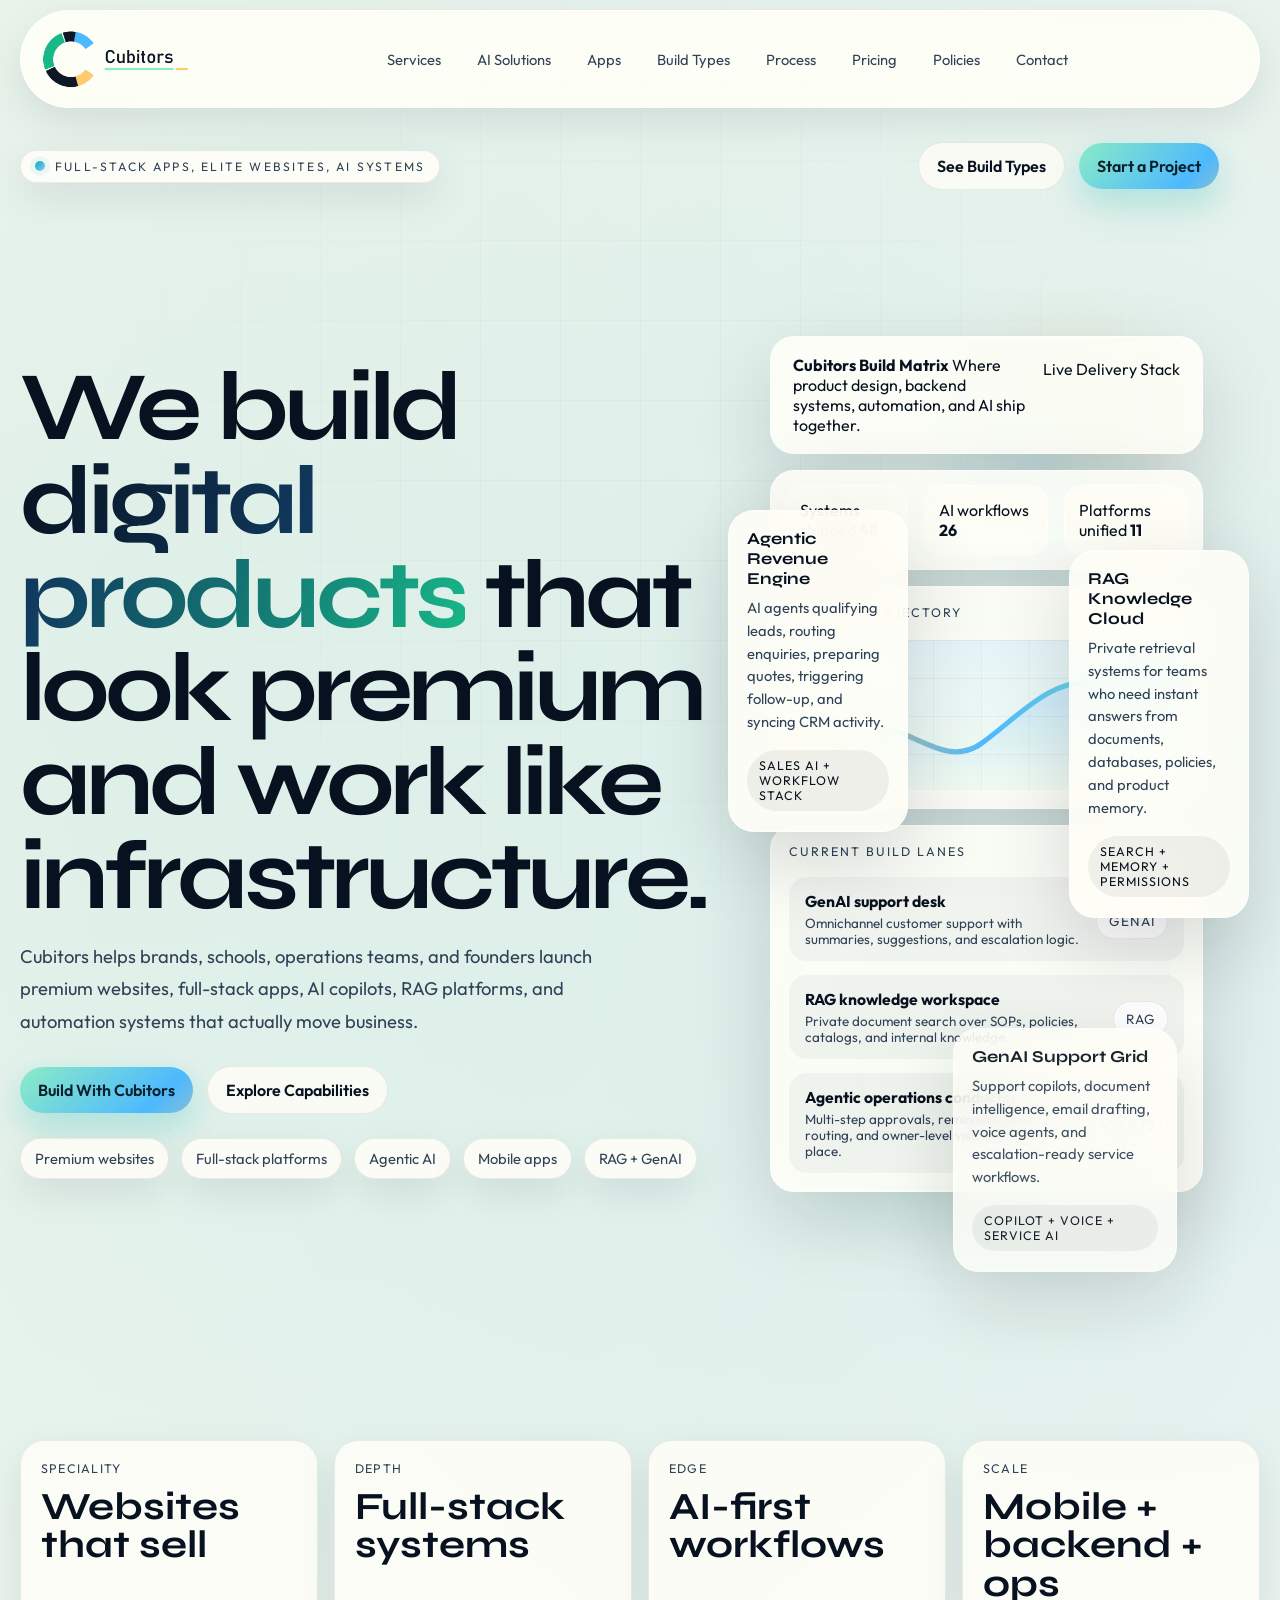
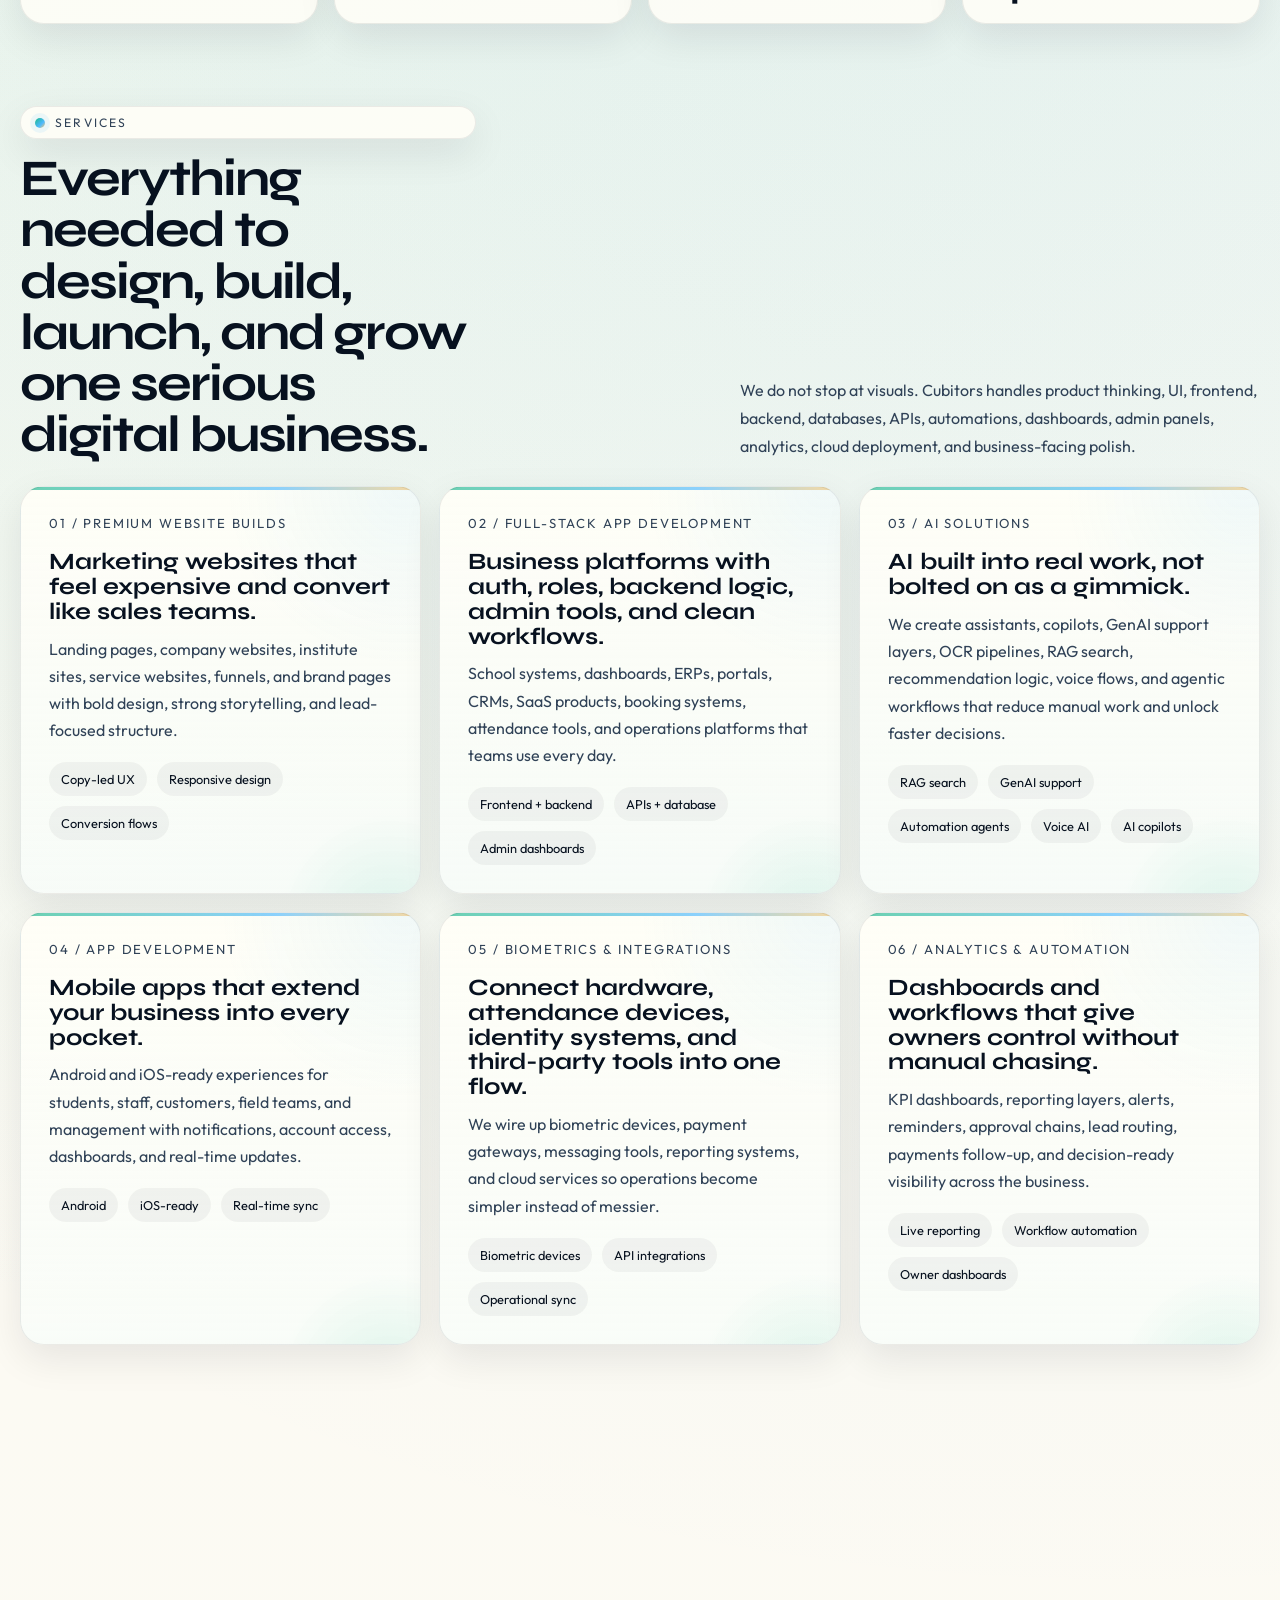
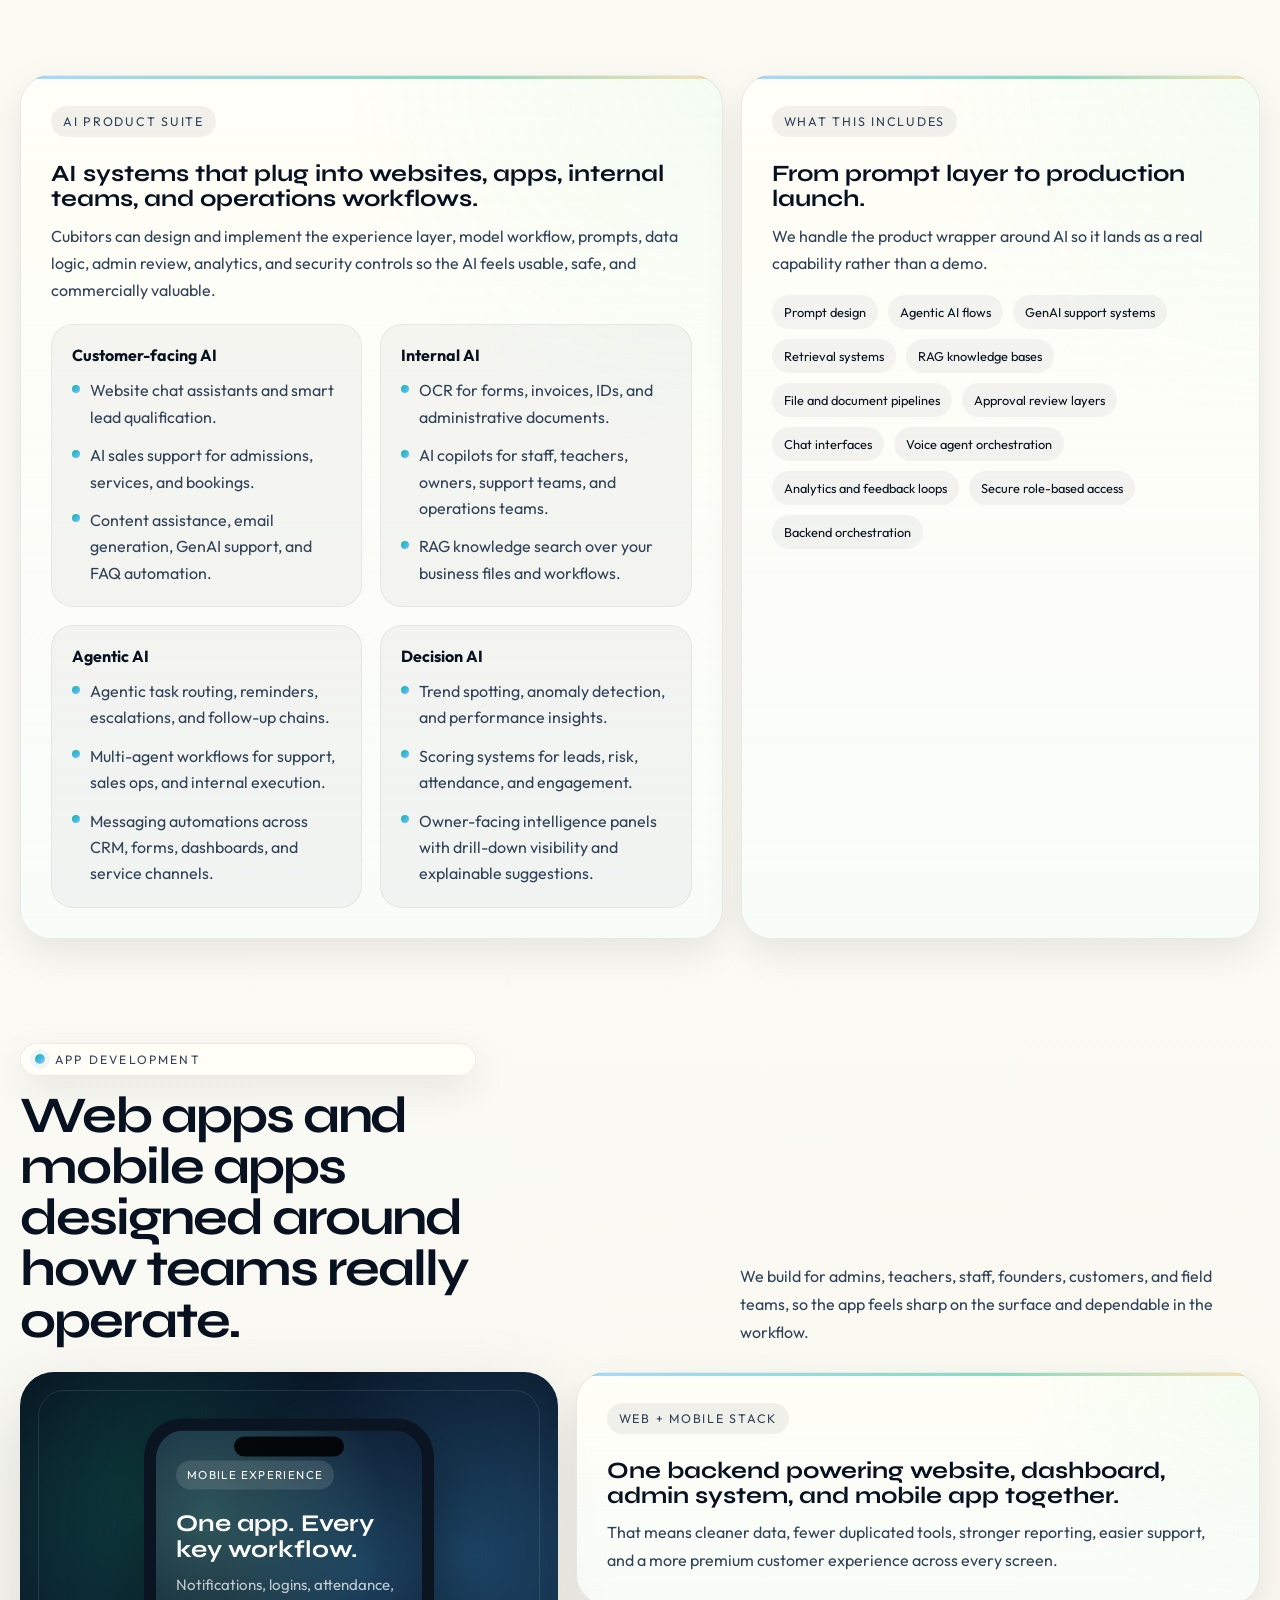
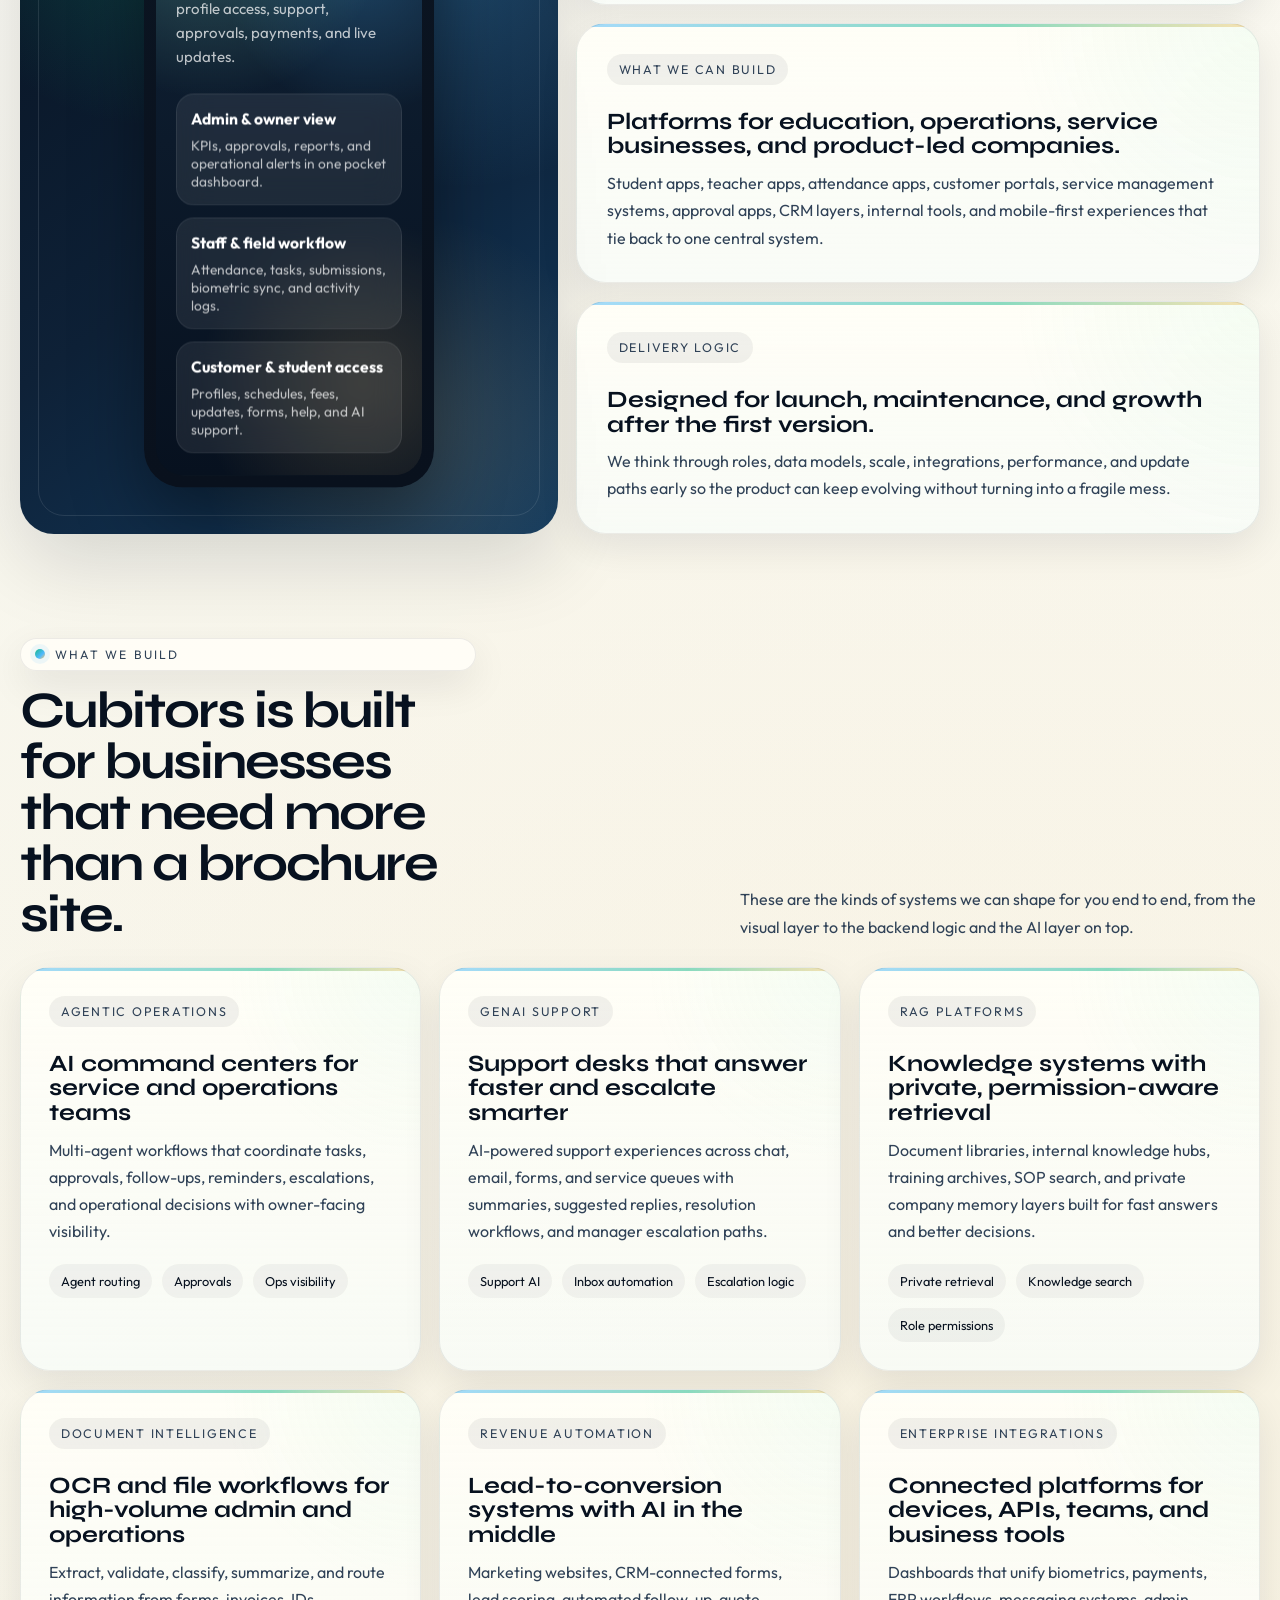
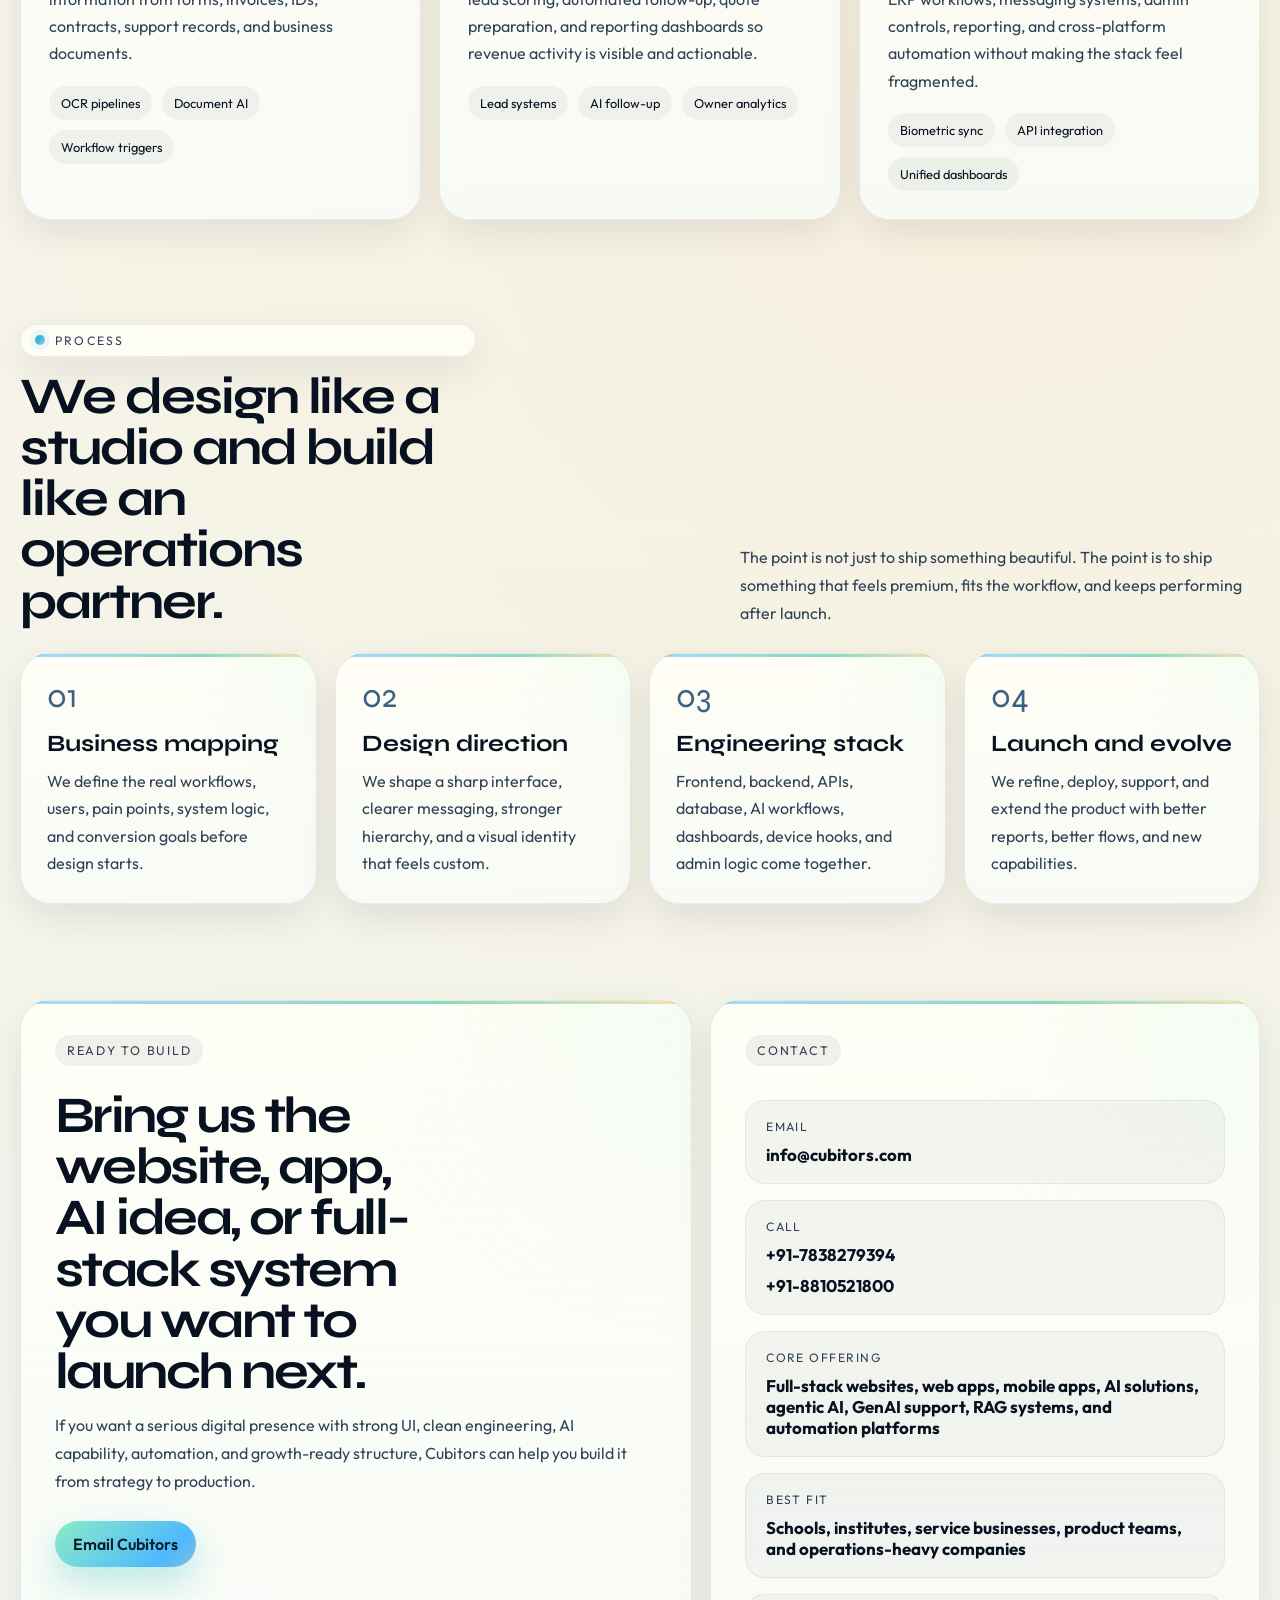
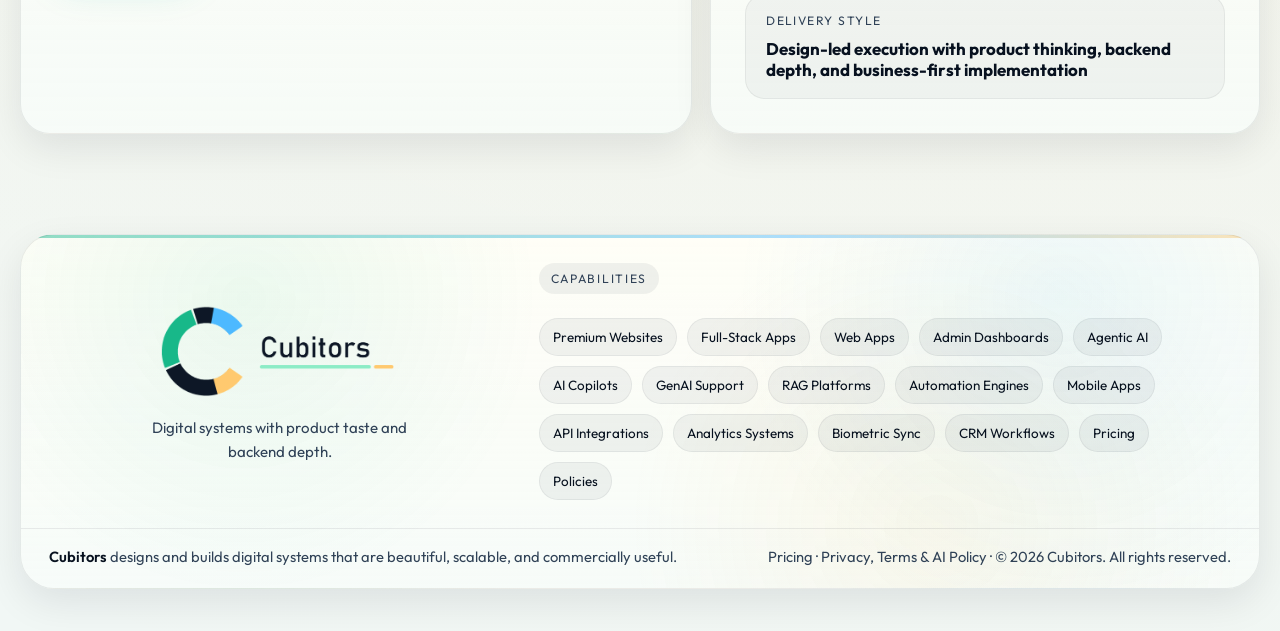
==== commit 8cb1472f: "Add pricing page" ====
--- a/index.html
+++ b/index.html
@@ -1865,6 +1865,8 @@
           <a href="#apps">Apps</a>
           <a href="#proof">Build Types</a>
           <a href="#process">Process</a>
+          <a href="/pricing/">Pricing</a>
+          <a href="/policies/">Policies</a>
           <a href="#contact">Contact</a>
         </nav>
 
@@ -2500,6 +2502,7 @@
             <span>Analytics Systems</span>
             <span>Biometric Sync</span>
             <span>CRM Workflows</span>
+            <a href="/pricing/">Pricing</a>
             <a href="/policies/">Policies</a>
           </div>
         </div>
@@ -2507,7 +2510,7 @@
 
       <div class="footer-bottom">
         <span><strong>Cubitors</strong> designs and builds digital systems that are beautiful, scalable, and commercially useful.</span>
-        <span><a href="/policies/">Privacy, Terms & AI Policy</a> &middot; &copy; <span id="year"></span> Cubitors. All rights reserved.</span>
+        <span><a href="/pricing/">Pricing</a> &middot; <a href="/policies/">Privacy, Terms & AI Policy</a> &middot; &copy; <span id="year"></span> Cubitors. All rights reserved.</span>
       </div>
     </div>
   </footer>
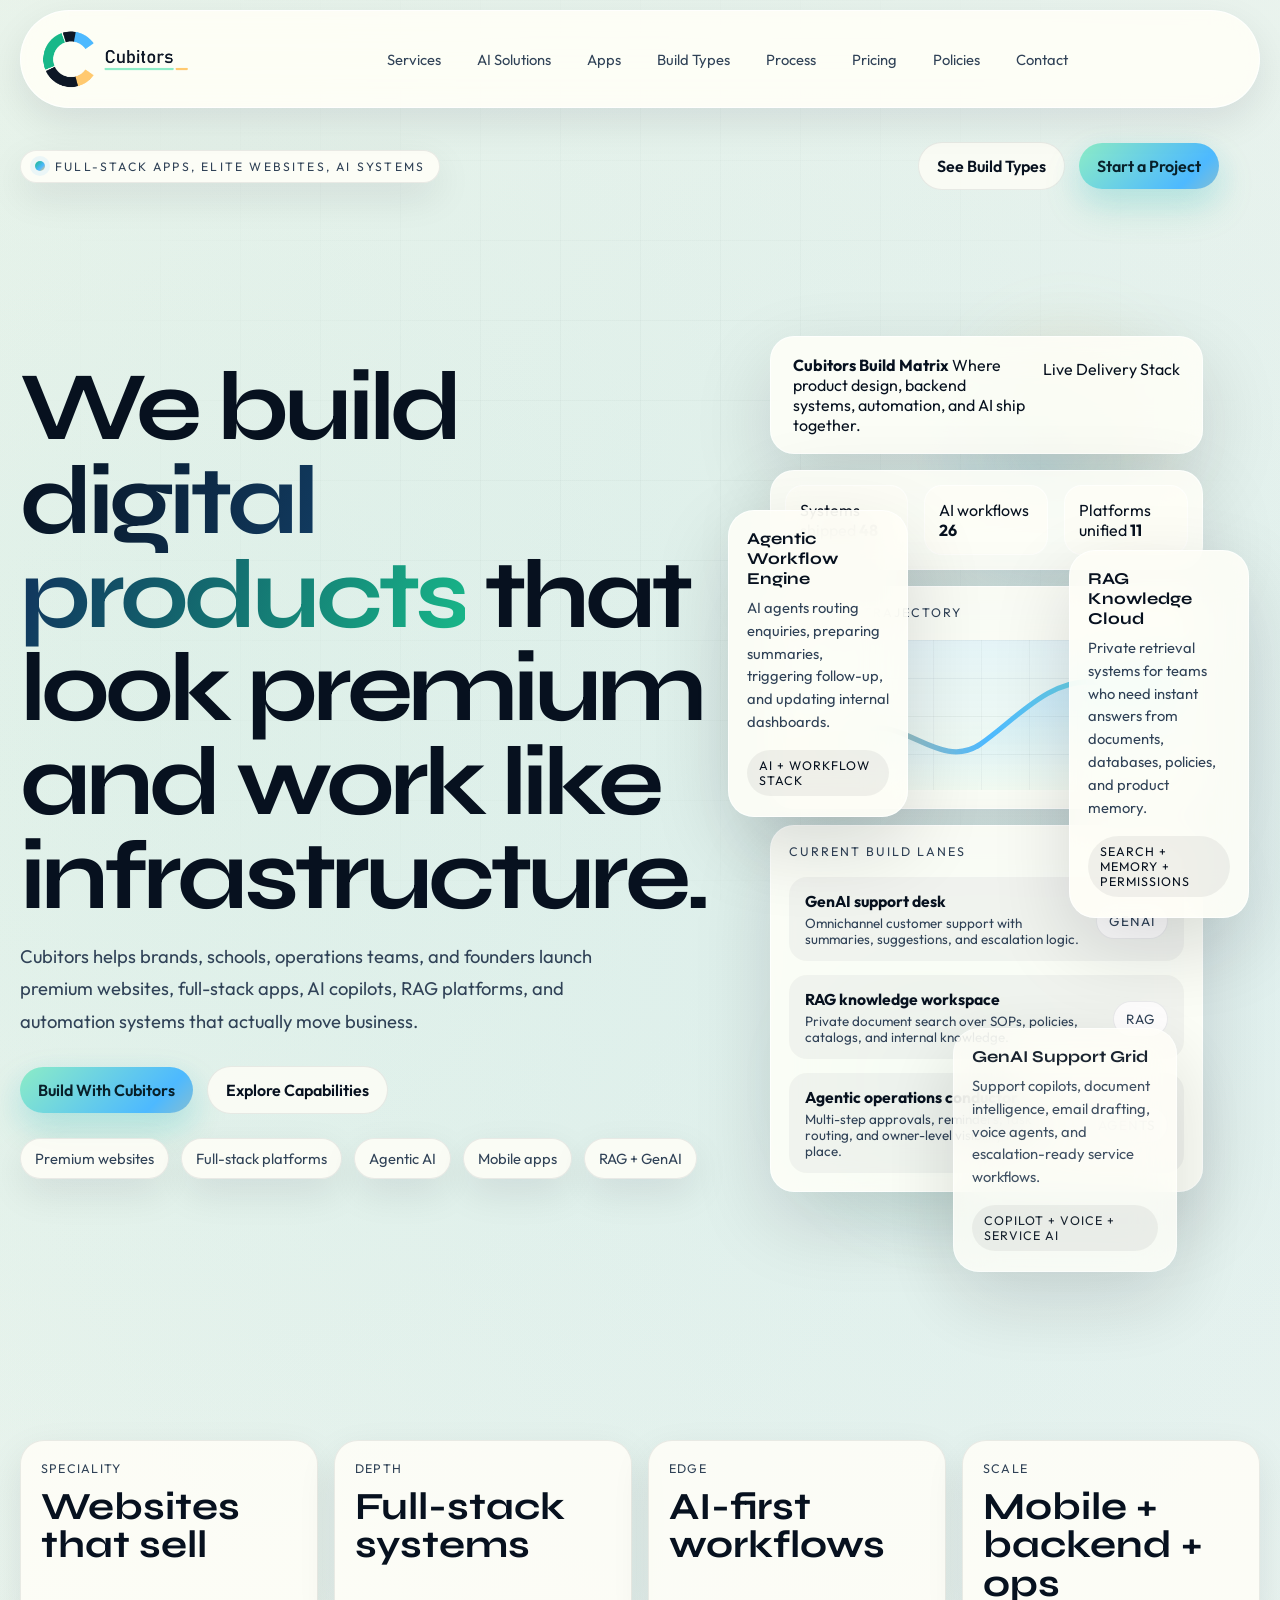
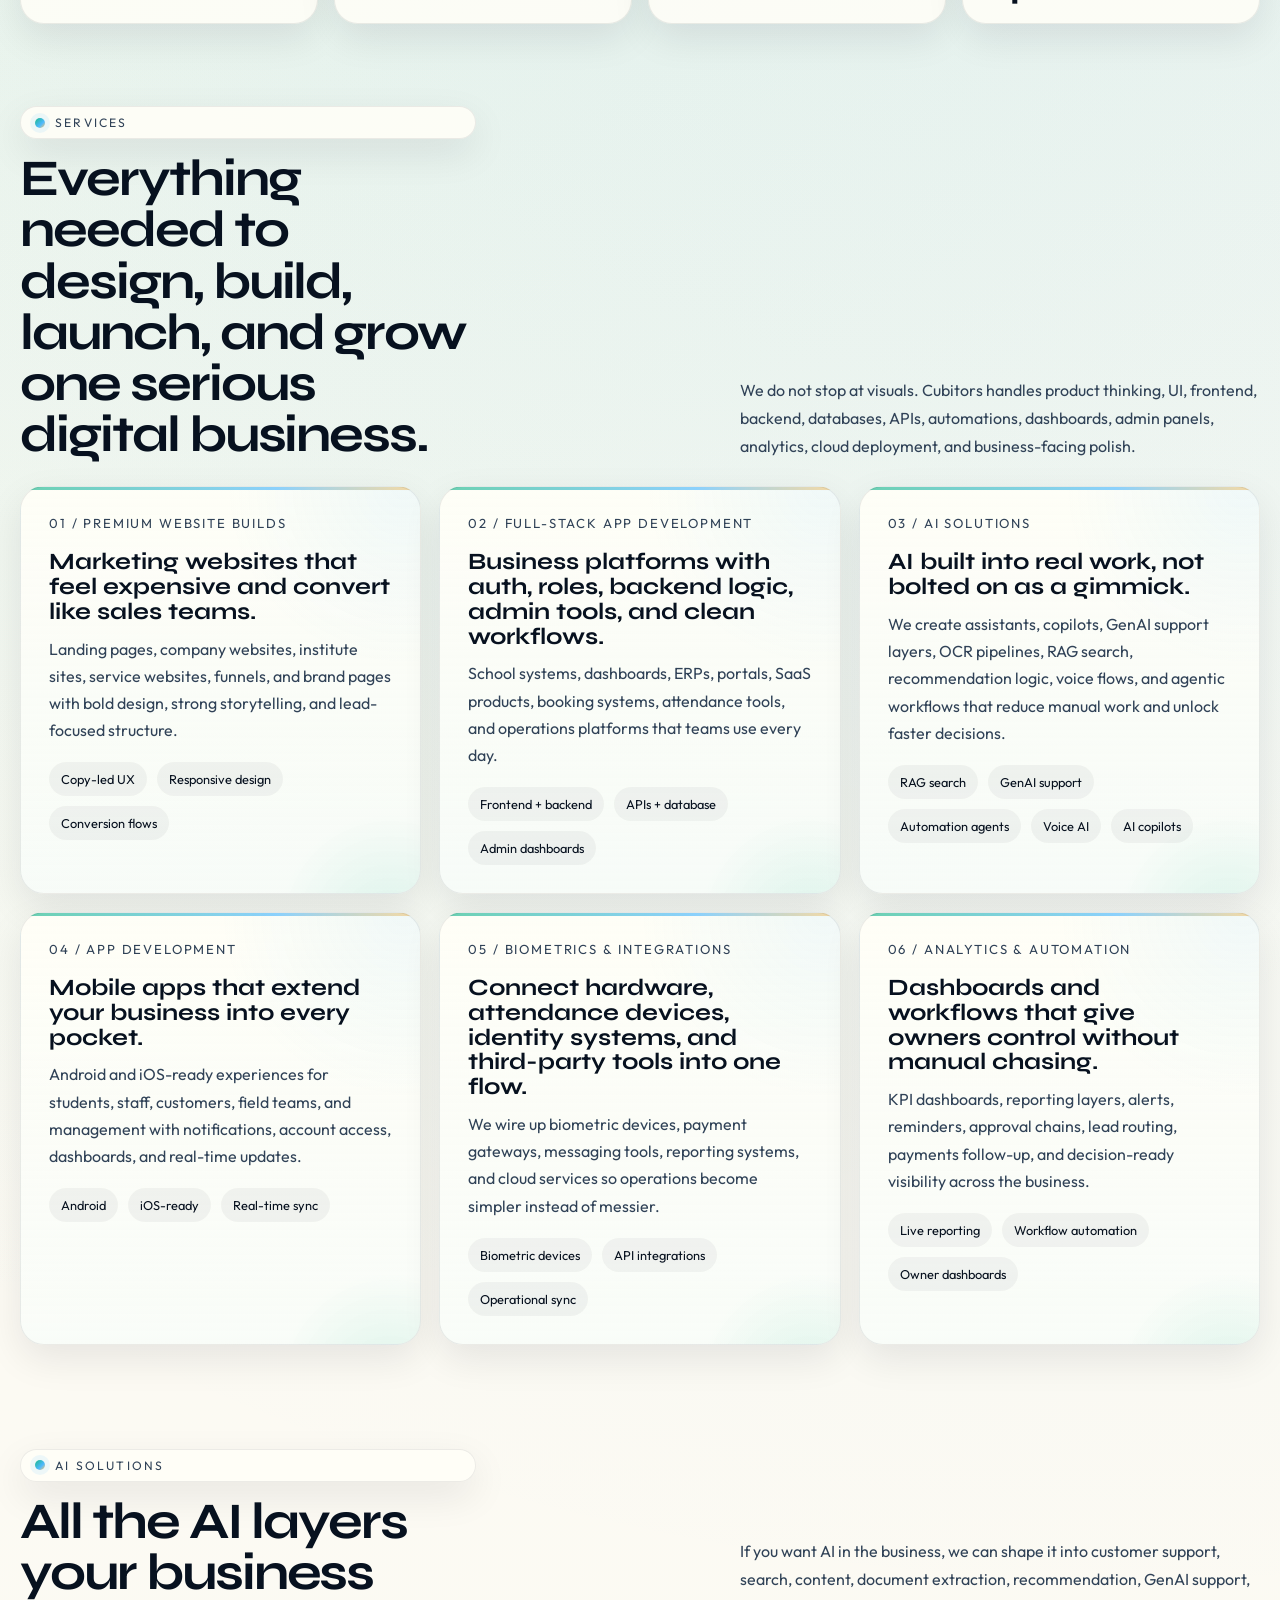
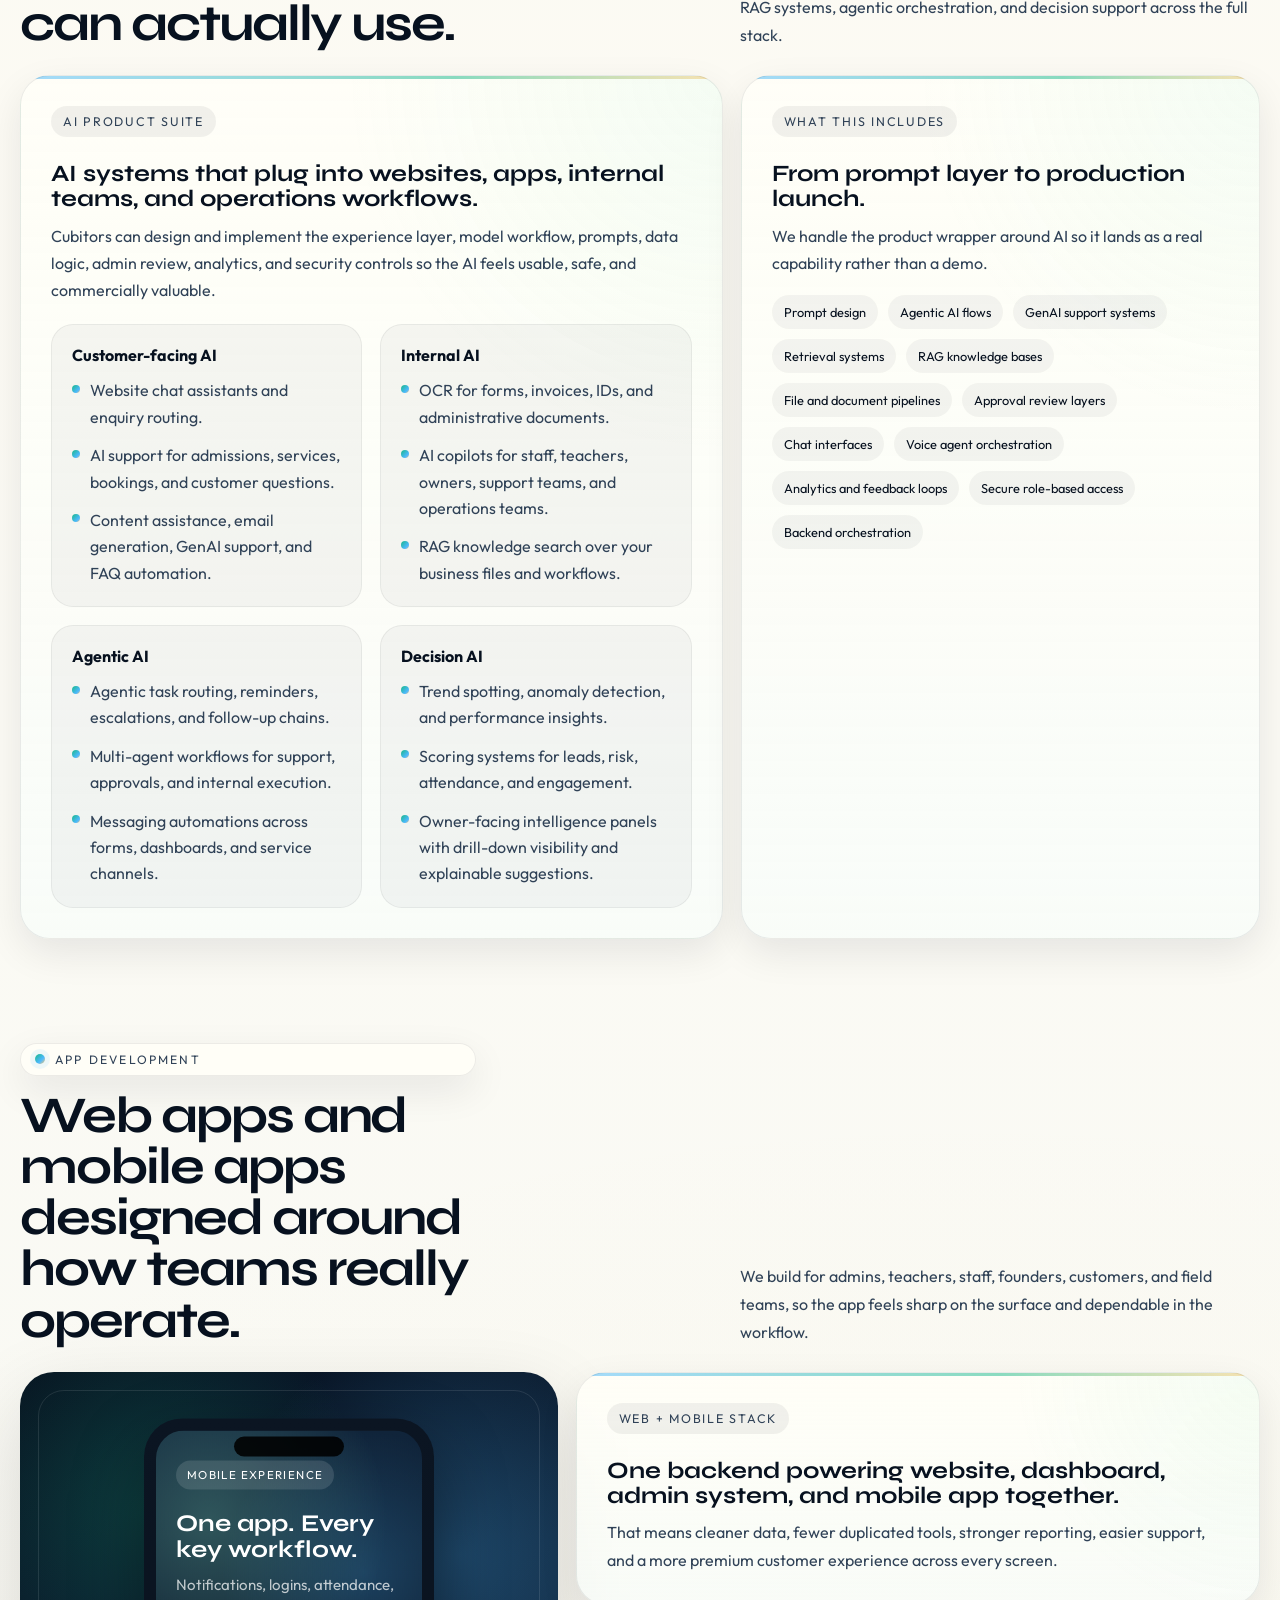
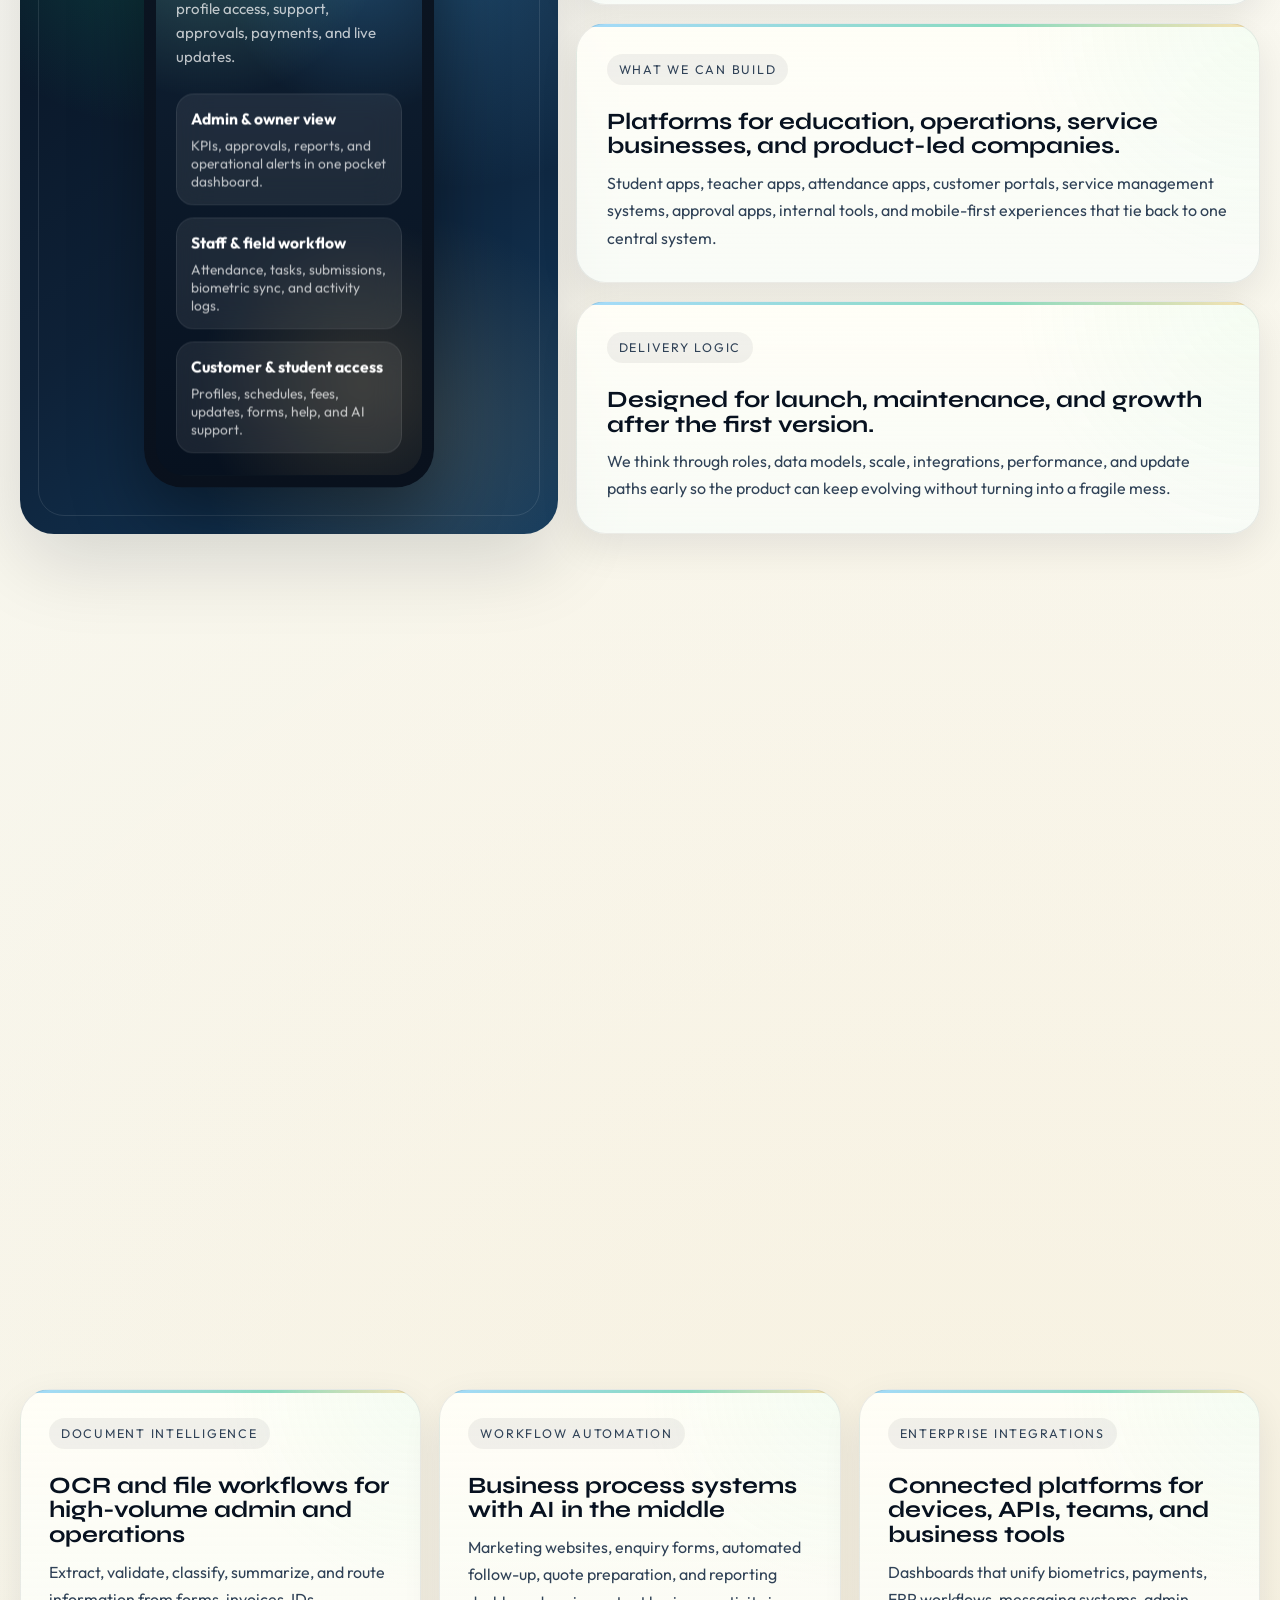
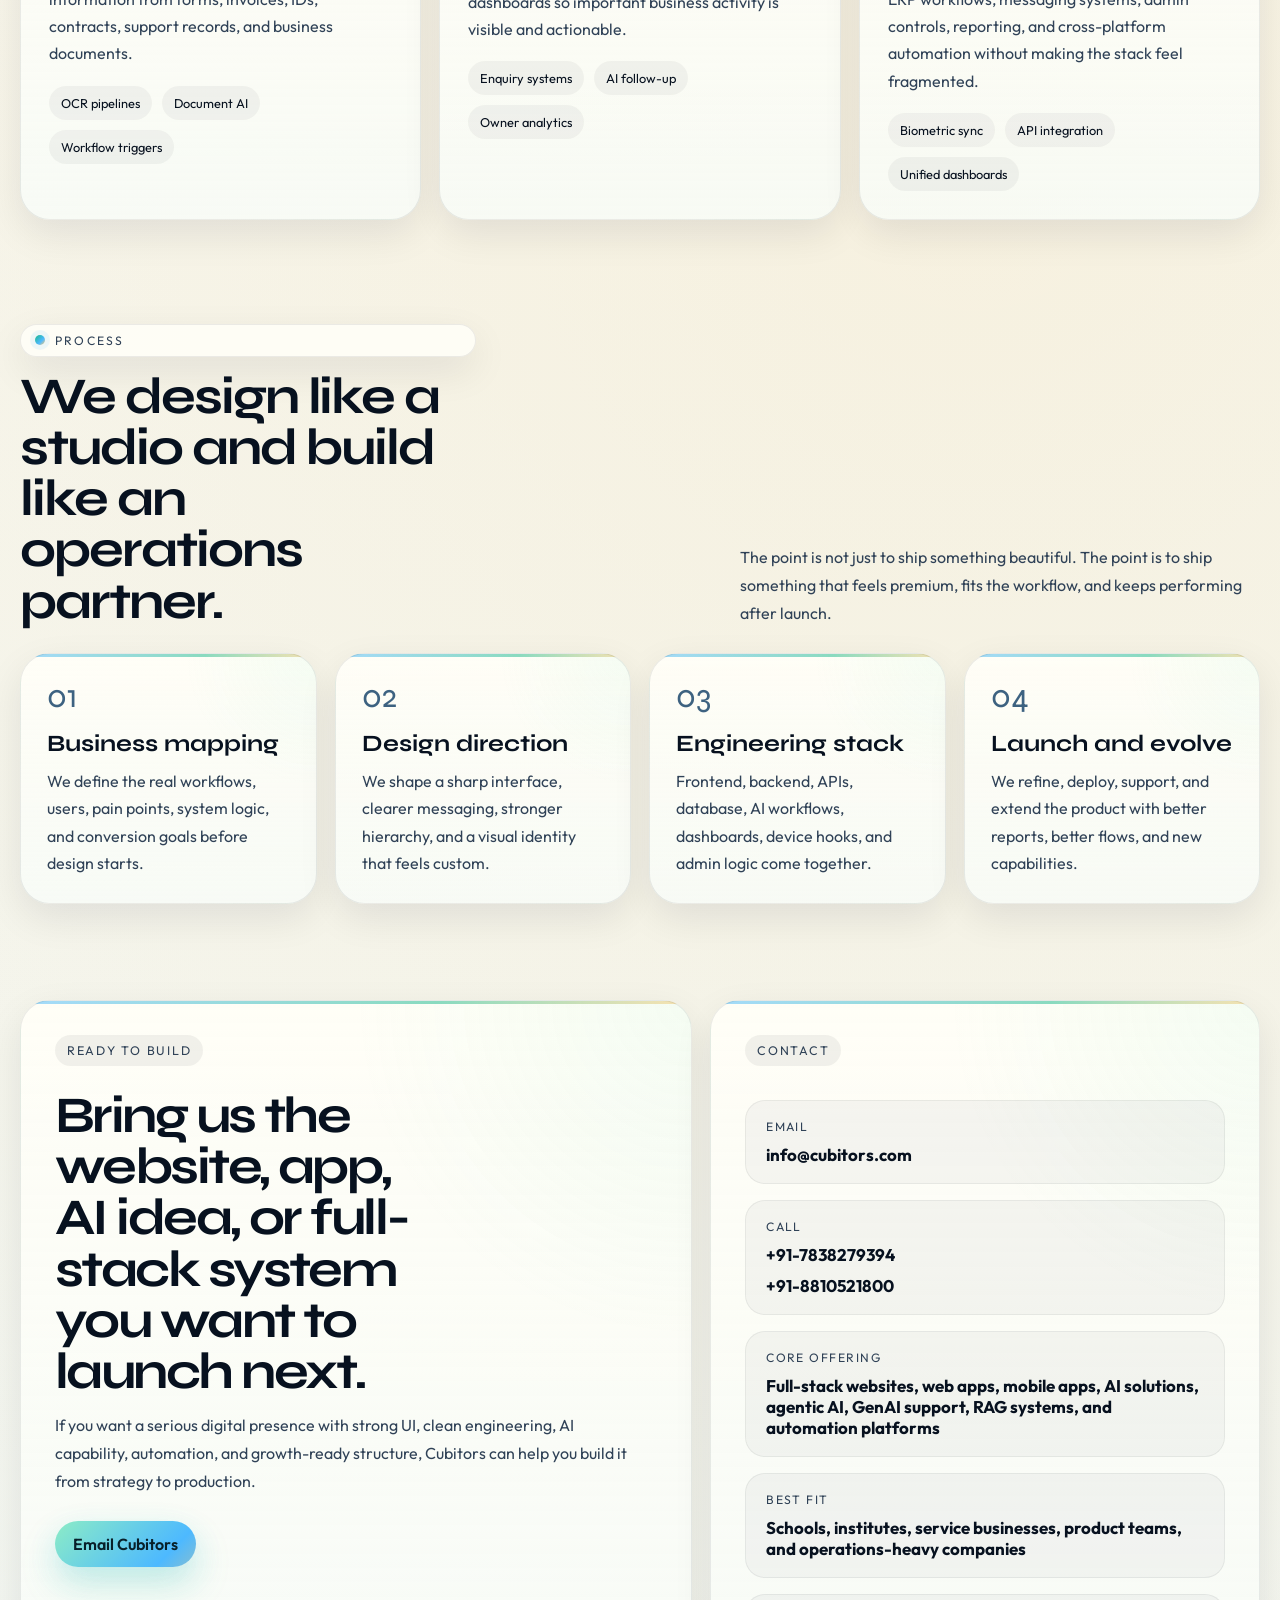
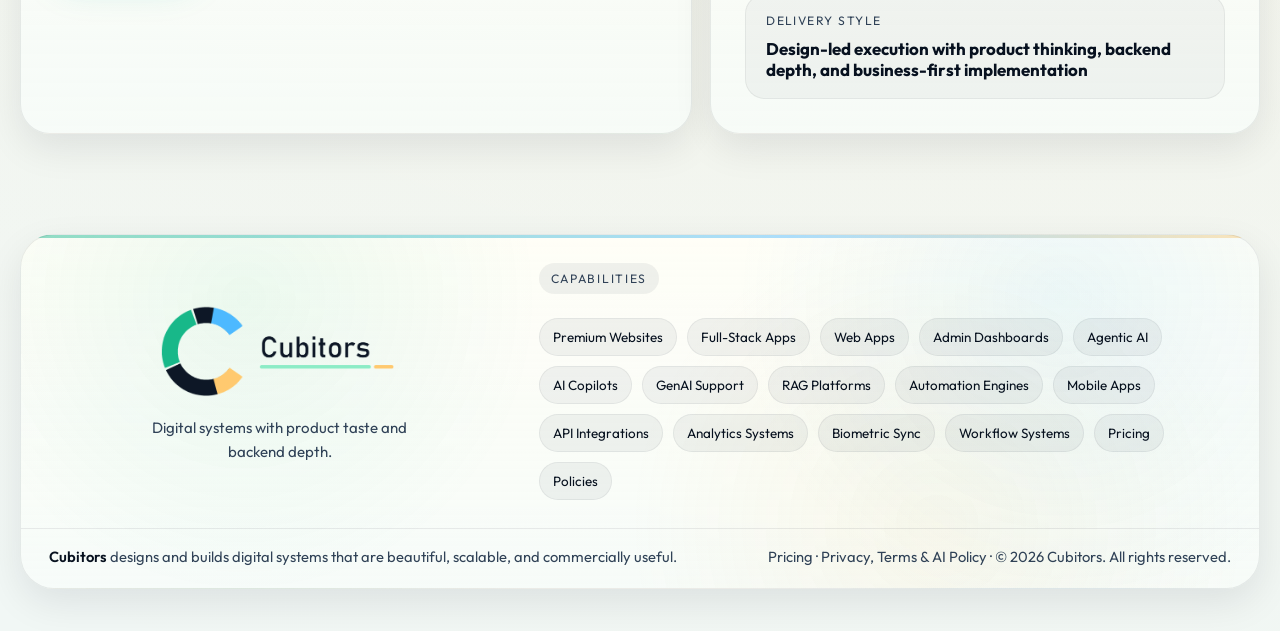
==== commit 6085054c: "Remove CRM references for gateway review" ====
--- a/index.html
+++ b/index.html
@@ -1912,9 +1912,9 @@
           <div class="hero-glow"></div>
 
           <article class="floating-card card-left">
-            <strong>Agentic Revenue Engine</strong>
-            <p>AI agents qualifying leads, routing enquiries, preparing quotes, triggering follow-up, and syncing CRM activity.</p>
-            <span class="mini">Sales AI + Workflow Stack</span>
+            <strong>Agentic Workflow Engine</strong>
+            <p>AI agents routing enquiries, preparing summaries, triggering follow-up, and updating internal dashboards.</p>
+            <span class="mini">AI + Workflow Stack</span>
           </article>
 
           <article class="dashboard-card" id="hero-dashboard">
@@ -2062,7 +2062,7 @@
             <span class="service-index">02 / Full-Stack App Development</span>
             <h3>Business platforms with auth, roles, backend logic, admin tools, and clean workflows.</h3>
             <p>
-              School systems, dashboards, ERPs, portals, CRMs, SaaS products, booking systems, attendance tools, and
+              School systems, dashboards, ERPs, portals, SaaS products, booking systems, attendance tools, and
               operations platforms that teams use every day.
             </p>
             <div class="service-tags">
@@ -2160,8 +2160,8 @@
               <div class="mini-panel">
                 <strong>Customer-facing AI</strong>
                 <ul>
-                  <li>Website chat assistants and smart lead qualification.</li>
-                  <li>AI sales support for admissions, services, and bookings.</li>
+                  <li>Website chat assistants and enquiry routing.</li>
+                  <li>AI support for admissions, services, bookings, and customer questions.</li>
                   <li>Content assistance, email generation, GenAI support, and FAQ automation.</li>
                 </ul>
               </div>
@@ -2179,8 +2179,8 @@
                 <strong>Agentic AI</strong>
                 <ul>
                   <li>Agentic task routing, reminders, escalations, and follow-up chains.</li>
-                  <li>Multi-agent workflows for support, sales ops, and internal execution.</li>
-                  <li>Messaging automations across CRM, forms, dashboards, and service channels.</li>
+                  <li>Multi-agent workflows for support, approvals, and internal execution.</li>
+                  <li>Messaging automations across forms, dashboards, and service channels.</li>
                 </ul>
               </div>
 
@@ -2274,7 +2274,7 @@
               <h3>Platforms for education, operations, service businesses, and product-led companies.</h3>
               <p>
                 Student apps, teacher apps, attendance apps, customer portals, service management systems, approval
-                apps, CRM layers, internal tools, and mobile-first experiences that tie back to one central system.
+                apps, internal tools, and mobile-first experiences that tie back to one central system.
               </p>
             </article>
 
@@ -2362,14 +2362,14 @@
           </article>
 
           <article class="proof-card" data-reveal>
-            <span class="label">Revenue automation</span>
-            <h3>Lead-to-conversion systems with AI in the middle</h3>
+            <span class="label">Workflow automation</span>
+            <h3>Business process systems with AI in the middle</h3>
             <p>
-              Marketing websites, CRM-connected forms, lead scoring, automated follow-up, quote preparation, and
-              reporting dashboards so revenue activity is visible and actionable.
+              Marketing websites, enquiry forms, automated follow-up, quote preparation, and reporting dashboards
+              so important business activity is visible and actionable.
             </p>
             <div class="proof-tags">
-              <span>Lead systems</span>
+              <span>Enquiry systems</span>
               <span>AI follow-up</span>
               <span>Owner analytics</span>
             </div>
@@ -2501,7 +2501,7 @@
             <span>API Integrations</span>
             <span>Analytics Systems</span>
             <span>Biometric Sync</span>
-            <span>CRM Workflows</span>
+            <span>Workflow Systems</span>
             <a href="/pricing/">Pricing</a>
             <a href="/policies/">Policies</a>
           </div>
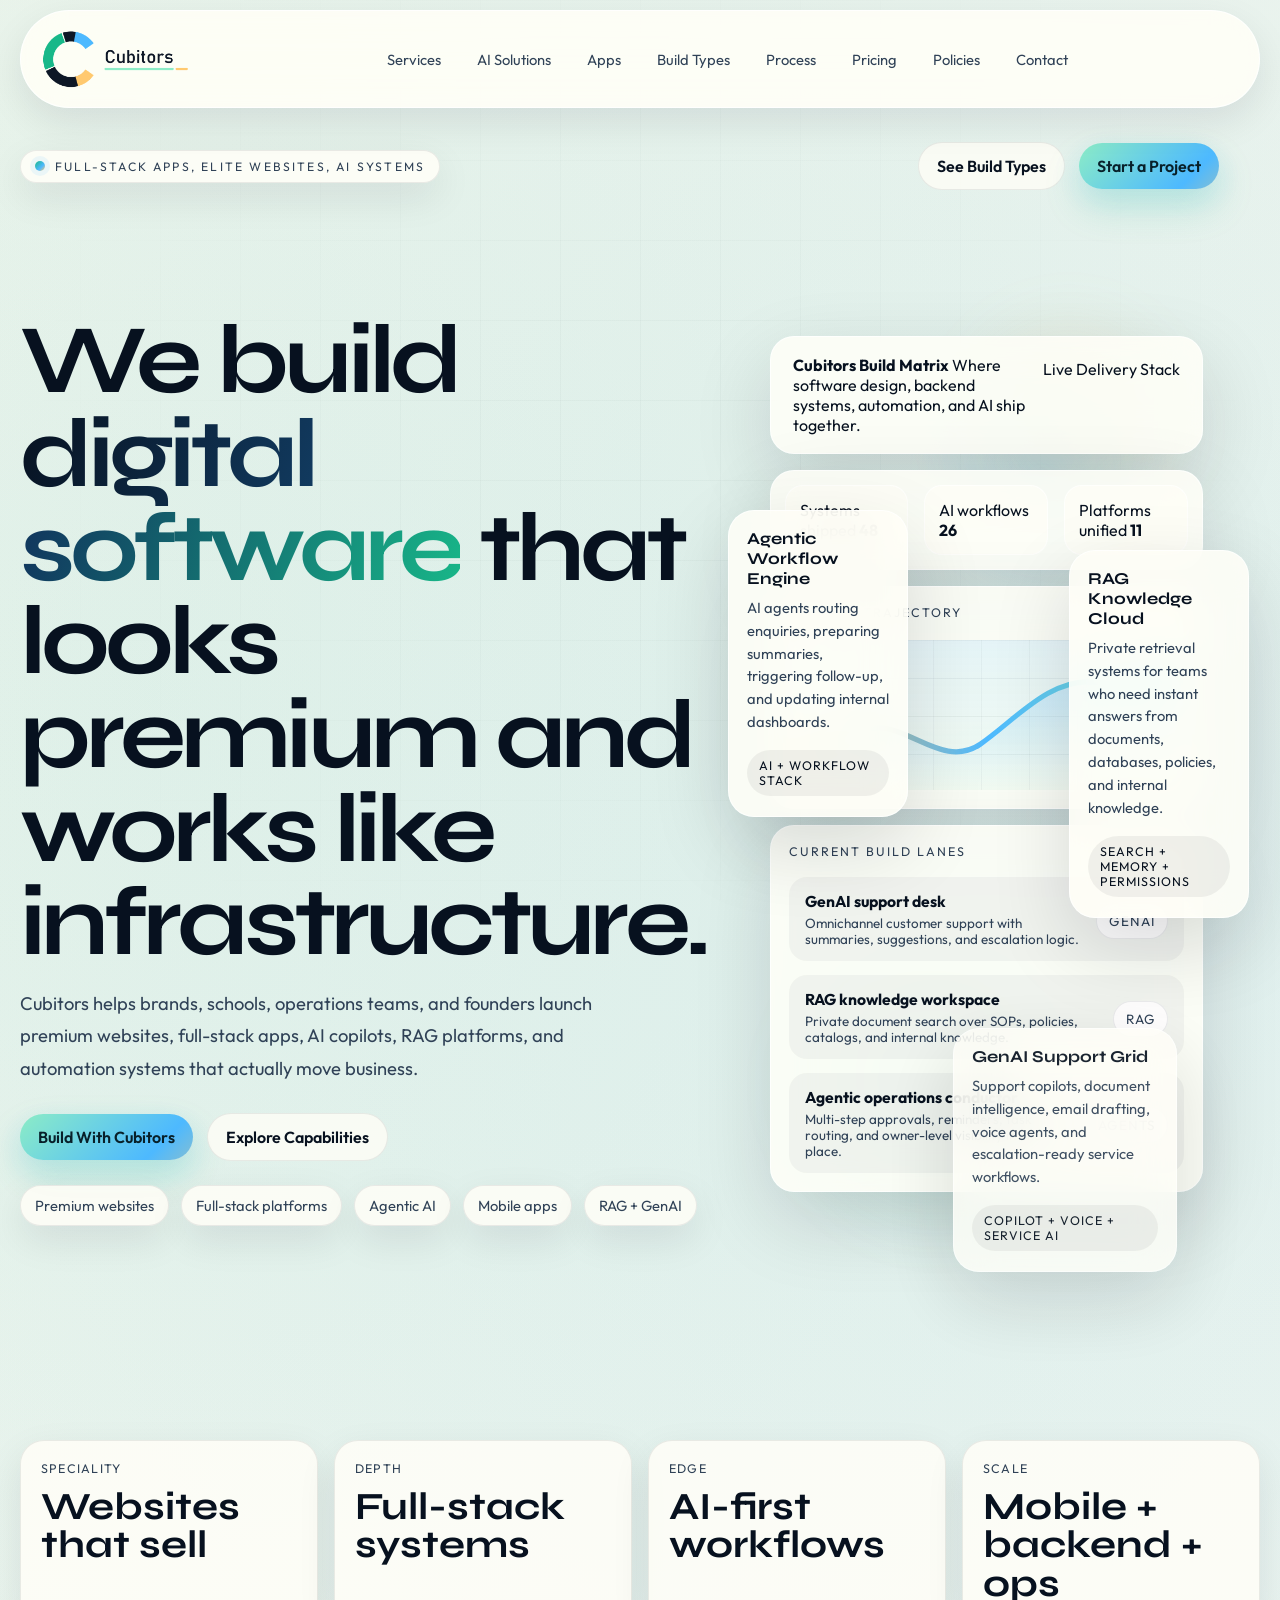
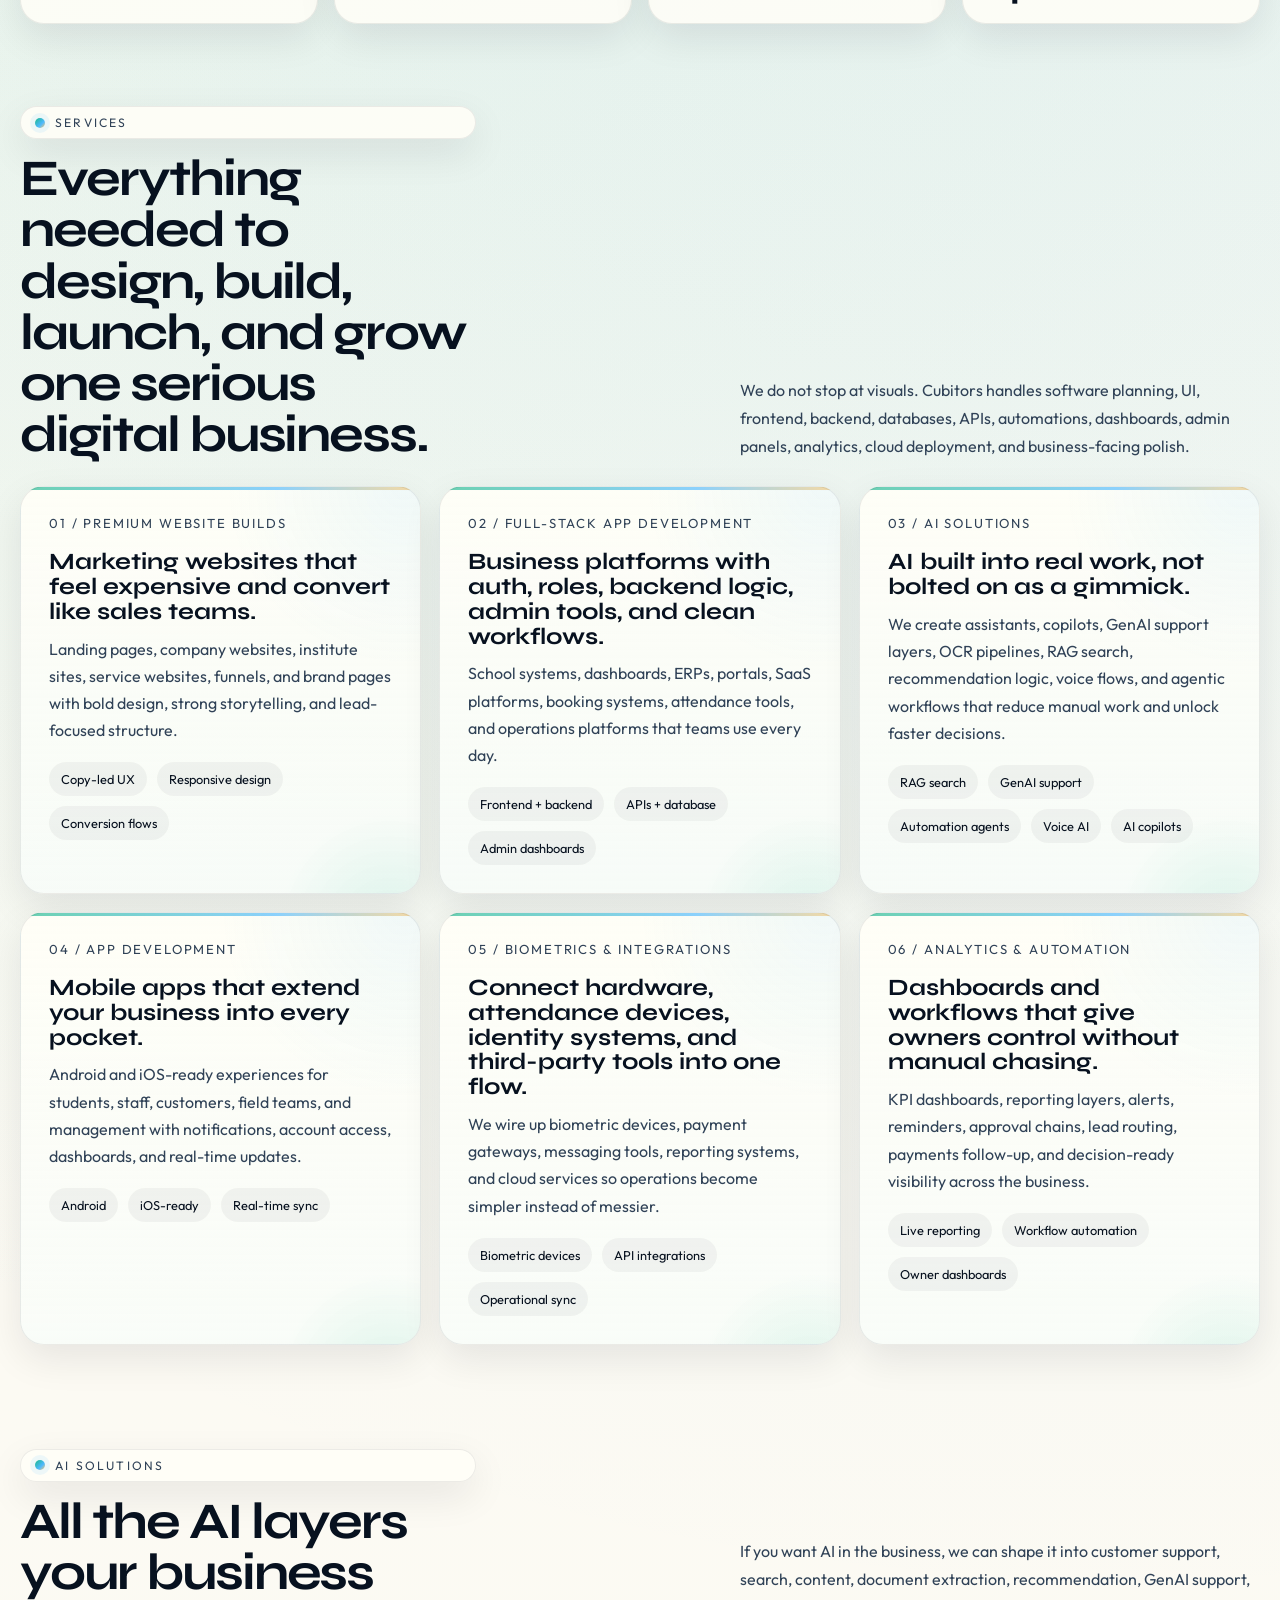
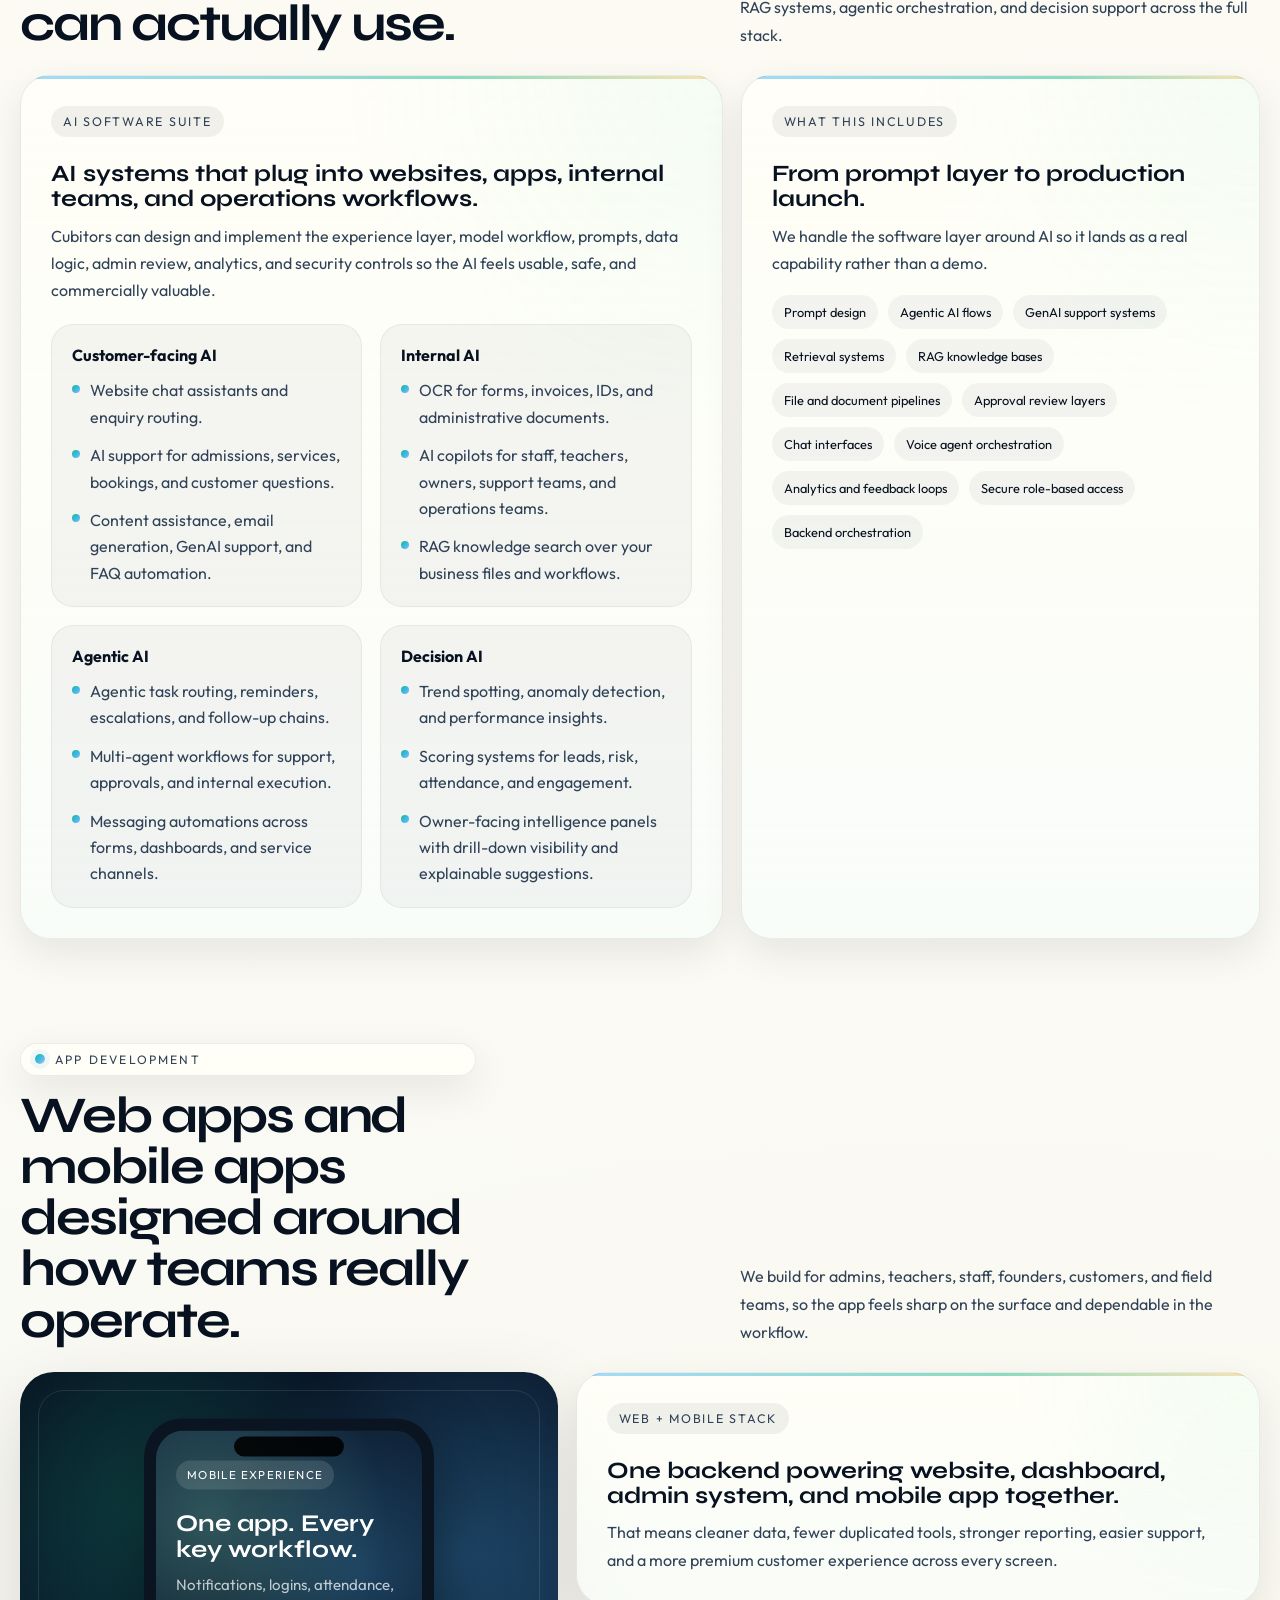
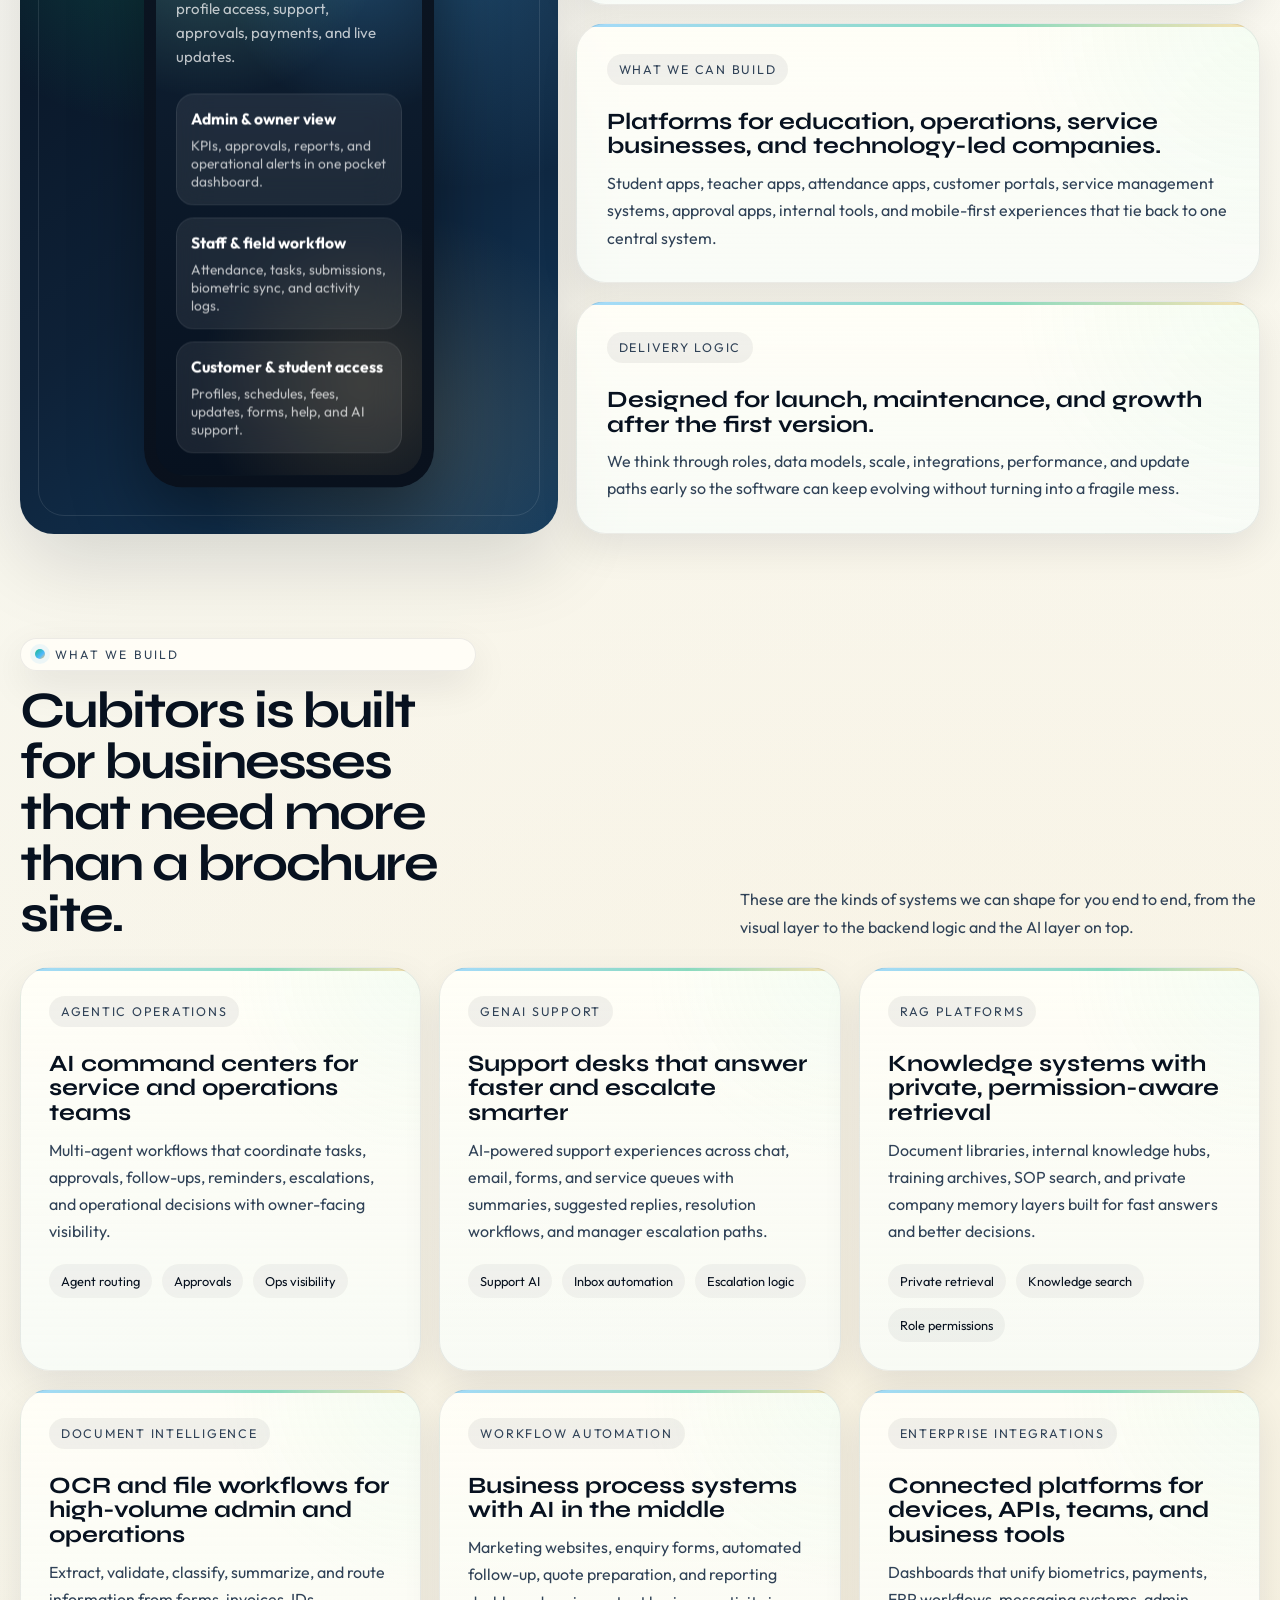
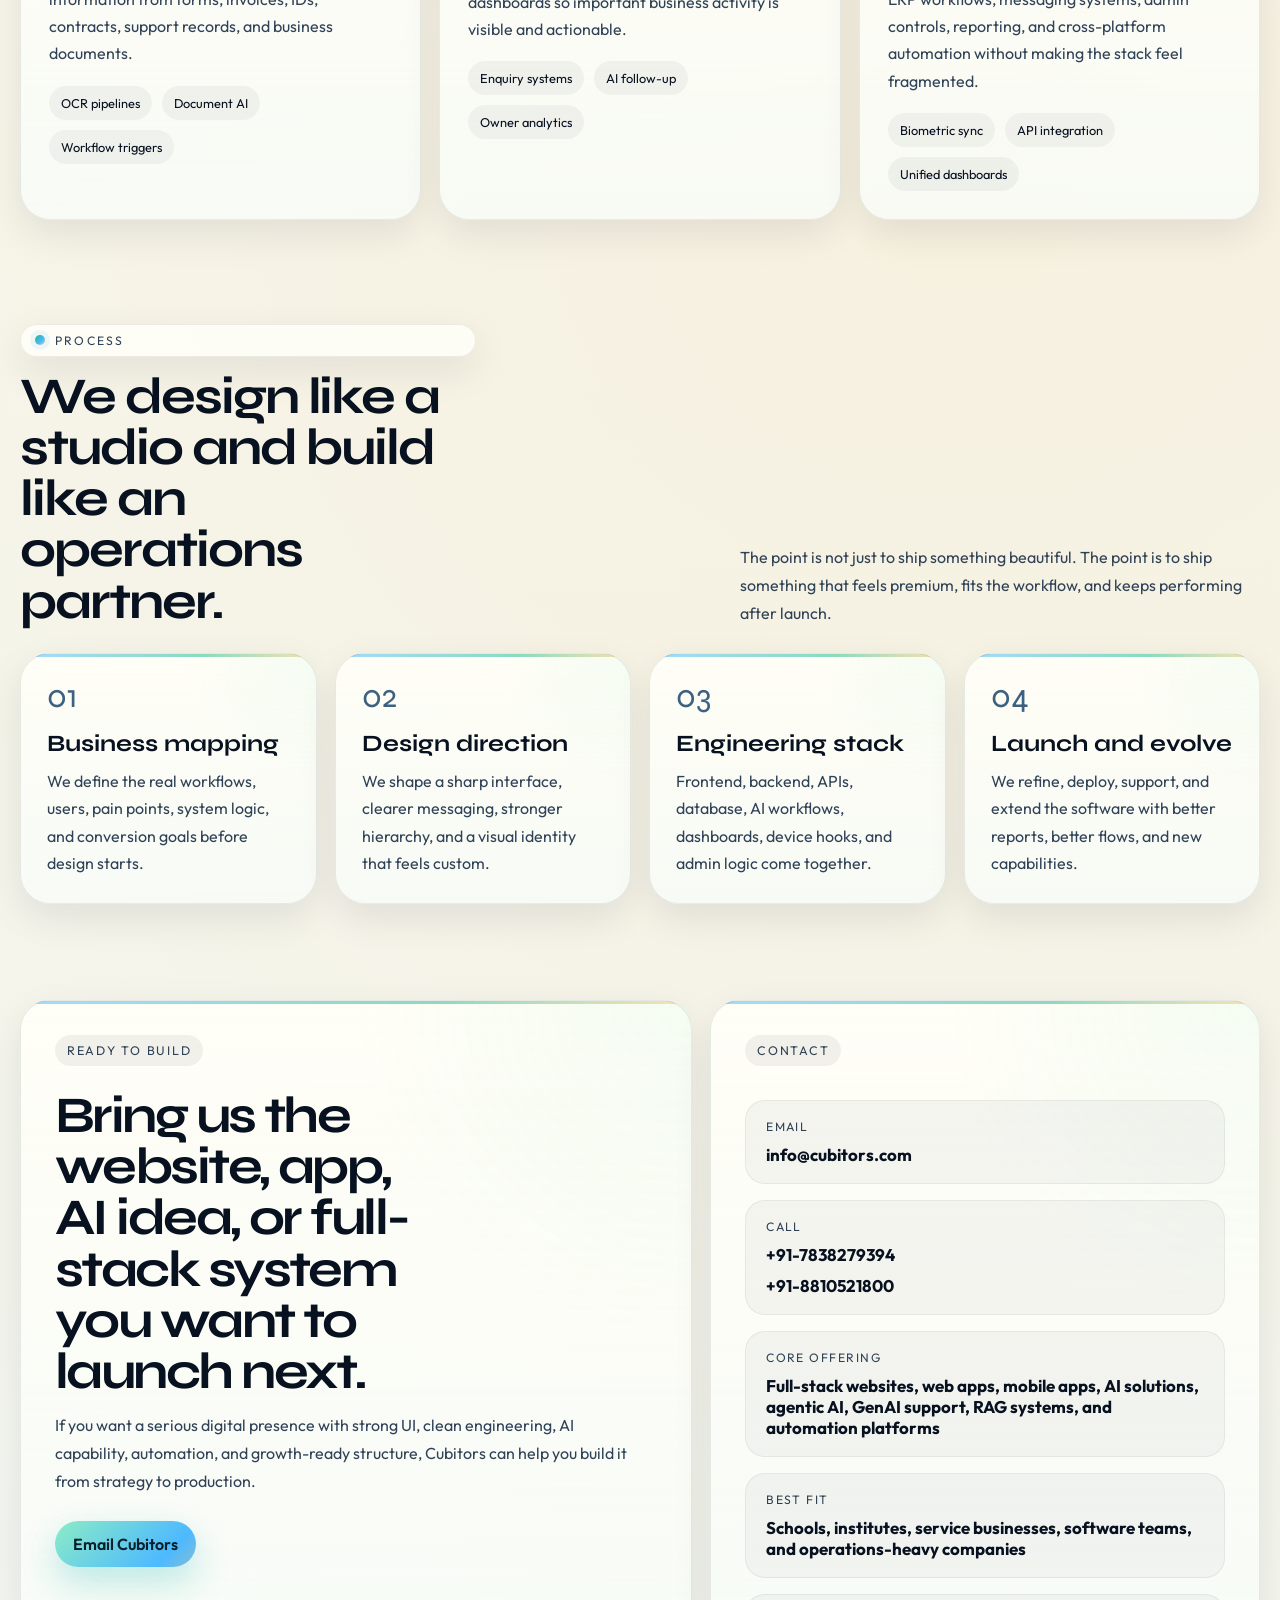
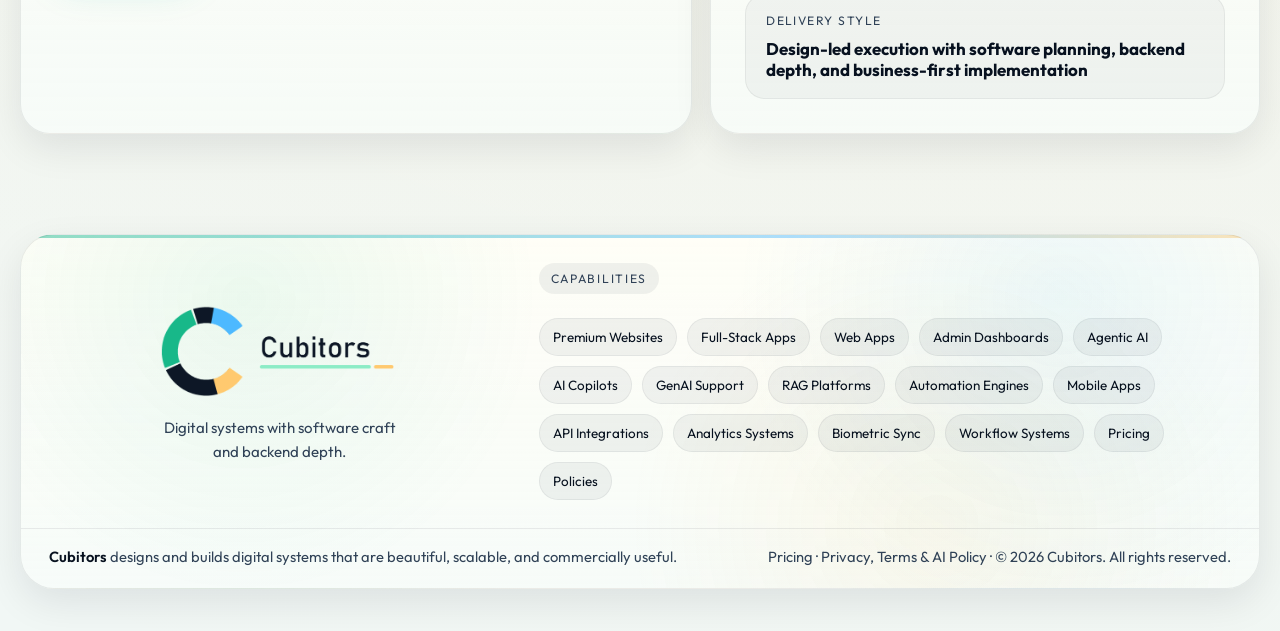
==== commit aec3de19: "Replace product wording with software terms" ====
--- a/index.html
+++ b/index.html
@@ -1194,7 +1194,7 @@
     }
 
     .footer-brand::after {
-      content: "Digital systems with product taste and backend depth.";
+      content: "Digital systems with software craft and backend depth.";
       max-width: 260px;
       color: var(--ink-soft);
       font-size: 0.94rem;
@@ -1887,7 +1887,7 @@
 
         <div class="hero-copy" data-reveal>
           <h1>
-            We build <span class="accent">digital products</span> that look premium and work like infrastructure.
+            We build <span class="accent">digital software</span> that looks premium and works like infrastructure.
           </h1>
           <p class="lead">
             Cubitors helps brands, schools, operations teams, and founders launch premium websites,
@@ -1921,7 +1921,7 @@
             <div class="dashboard-top">
               <div class="dashboard-title">
                 <strong>Cubitors Build Matrix</strong>
-                <span>Where product design, backend systems, automation, and AI ship together.</span>
+                <span>Where software design, backend systems, automation, and AI ship together.</span>
               </div>
               <div class="status-chip">Live Delivery Stack</div>
             </div>
@@ -1996,7 +1996,7 @@
 
           <article class="floating-card card-right">
             <strong>RAG Knowledge Cloud</strong>
-            <p>Private retrieval systems for teams who need instant answers from documents, databases, policies, and product memory.</p>
+            <p>Private retrieval systems for teams who need instant answers from documents, databases, policies, and internal knowledge.</p>
             <span class="mini">Search + Memory + Permissions</span>
           </article>
 
@@ -2038,7 +2038,7 @@
             <h2>Everything needed to design, build, launch, and grow one serious digital business.</h2>
           </div>
           <p>
-            We do not stop at visuals. Cubitors handles product thinking, UI, frontend, backend, databases, APIs,
+            We do not stop at visuals. Cubitors handles software planning, UI, frontend, backend, databases, APIs,
             automations, dashboards, admin panels, analytics, cloud deployment, and business-facing polish.
           </p>
         </div>
@@ -2062,7 +2062,7 @@
             <span class="service-index">02 / Full-Stack App Development</span>
             <h3>Business platforms with auth, roles, backend logic, admin tools, and clean workflows.</h3>
             <p>
-              School systems, dashboards, ERPs, portals, SaaS products, booking systems, attendance tools, and
+              School systems, dashboards, ERPs, portals, SaaS platforms, booking systems, attendance tools, and
               operations platforms that teams use every day.
             </p>
             <div class="service-tags">
@@ -2149,7 +2149,7 @@
 
         <div class="ai-grid">
           <article class="ai-card" data-reveal>
-            <span class="label">AI product suite</span>
+            <span class="label">AI software suite</span>
             <h3>AI systems that plug into websites, apps, internal teams, and operations workflows.</h3>
             <p>
               Cubitors can design and implement the experience layer, model workflow, prompts, data logic,
@@ -2199,7 +2199,7 @@
             <span class="label">What this includes</span>
             <h3>From prompt layer to production launch.</h3>
             <p>
-              We handle the product wrapper around AI so it lands as a real capability rather than a demo.
+              We handle the software layer around AI so it lands as a real capability rather than a demo.
             </p>
             <div class="stack-list">
               <span>Prompt design</span>
@@ -2271,7 +2271,7 @@
 
             <article class="app-card" data-reveal>
               <span class="label">What we can build</span>
-              <h3>Platforms for education, operations, service businesses, and product-led companies.</h3>
+              <h3>Platforms for education, operations, service businesses, and technology-led companies.</h3>
               <p>
                 Student apps, teacher apps, attendance apps, customer portals, service management systems, approval
                 apps, internal tools, and mobile-first experiences that tie back to one central system.
@@ -2283,7 +2283,7 @@
               <h3>Designed for launch, maintenance, and growth after the first version.</h3>
               <p>
                 We think through roles, data models, scale, integrations, performance, and update paths early so the
-                product can keep evolving without turning into a fragile mess.
+                software can keep evolving without turning into a fragile mess.
               </p>
             </article>
           </div>
@@ -2427,7 +2427,7 @@
           <article class="process-card" data-reveal>
             <div class="process-step">04</div>
             <h3>Launch and evolve</h3>
-            <p>We refine, deploy, support, and extend the product with better reports, better flows, and new capabilities.</p>
+            <p>We refine, deploy, support, and extend the software with better reports, better flows, and new capabilities.</p>
           </article>
         </div>
       </div>
@@ -2466,11 +2466,11 @@
             </div>
             <div class="contact-item">
               <span>Best fit</span>
-              <strong>Schools, institutes, service businesses, product teams, and operations-heavy companies</strong>
+              <strong>Schools, institutes, service businesses, software teams, and operations-heavy companies</strong>
             </div>
             <div class="contact-item">
               <span>Delivery style</span>
-              <strong>Design-led execution with product thinking, backend depth, and business-first implementation</strong>
+              <strong>Design-led execution with software planning, backend depth, and business-first implementation</strong>
             </div>
           </div>
         </article>
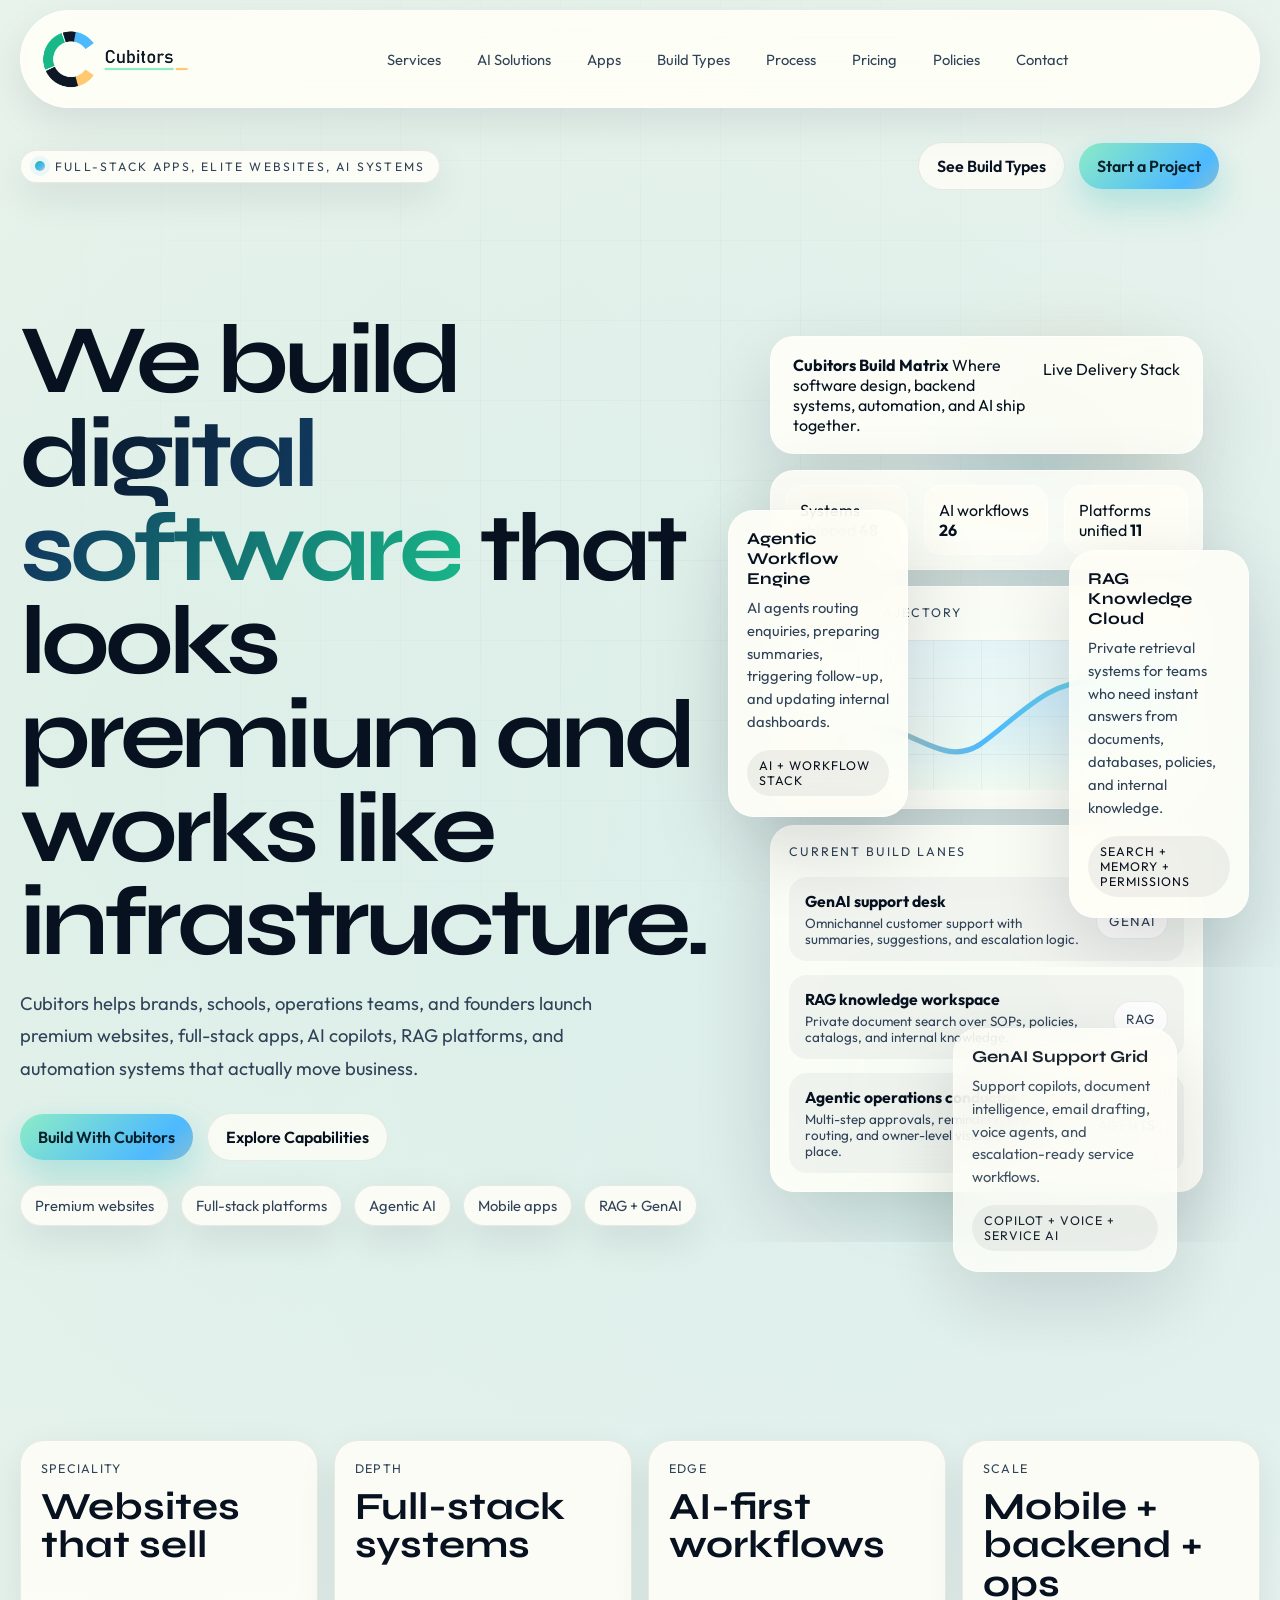
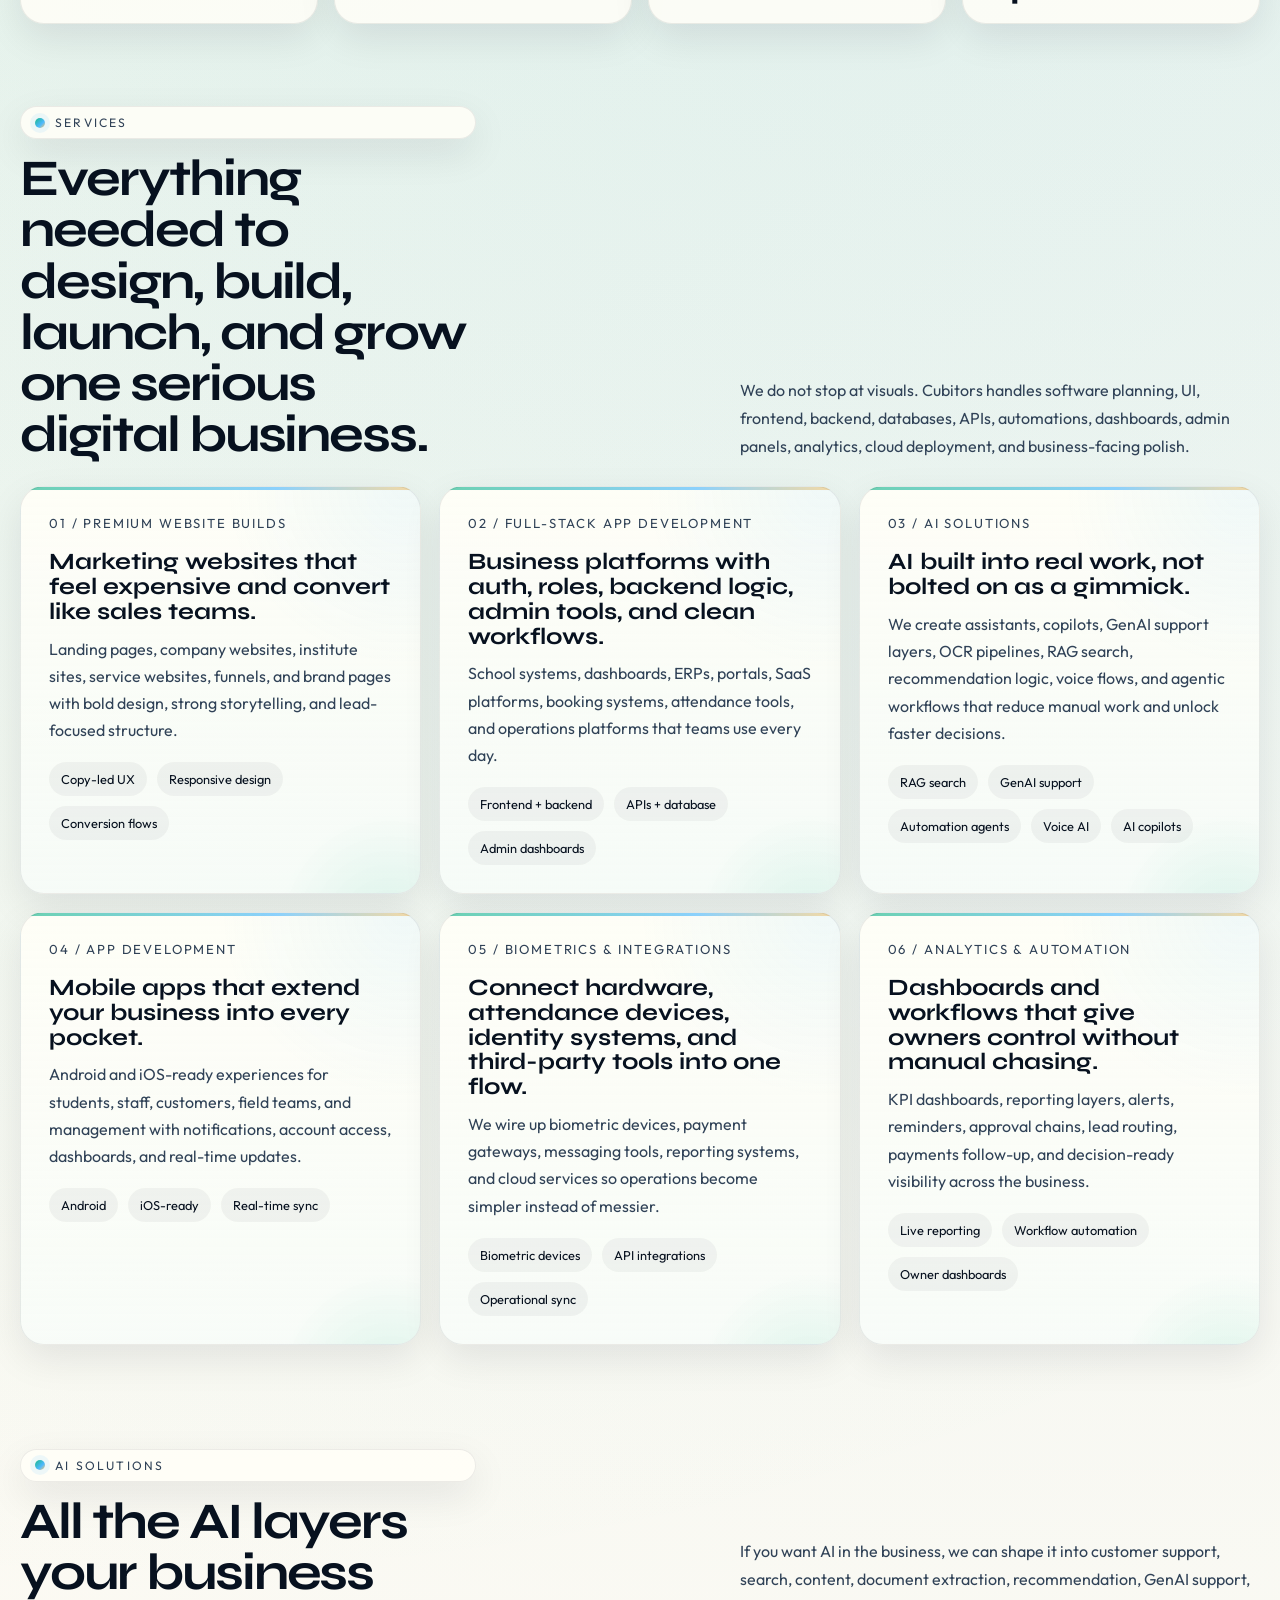
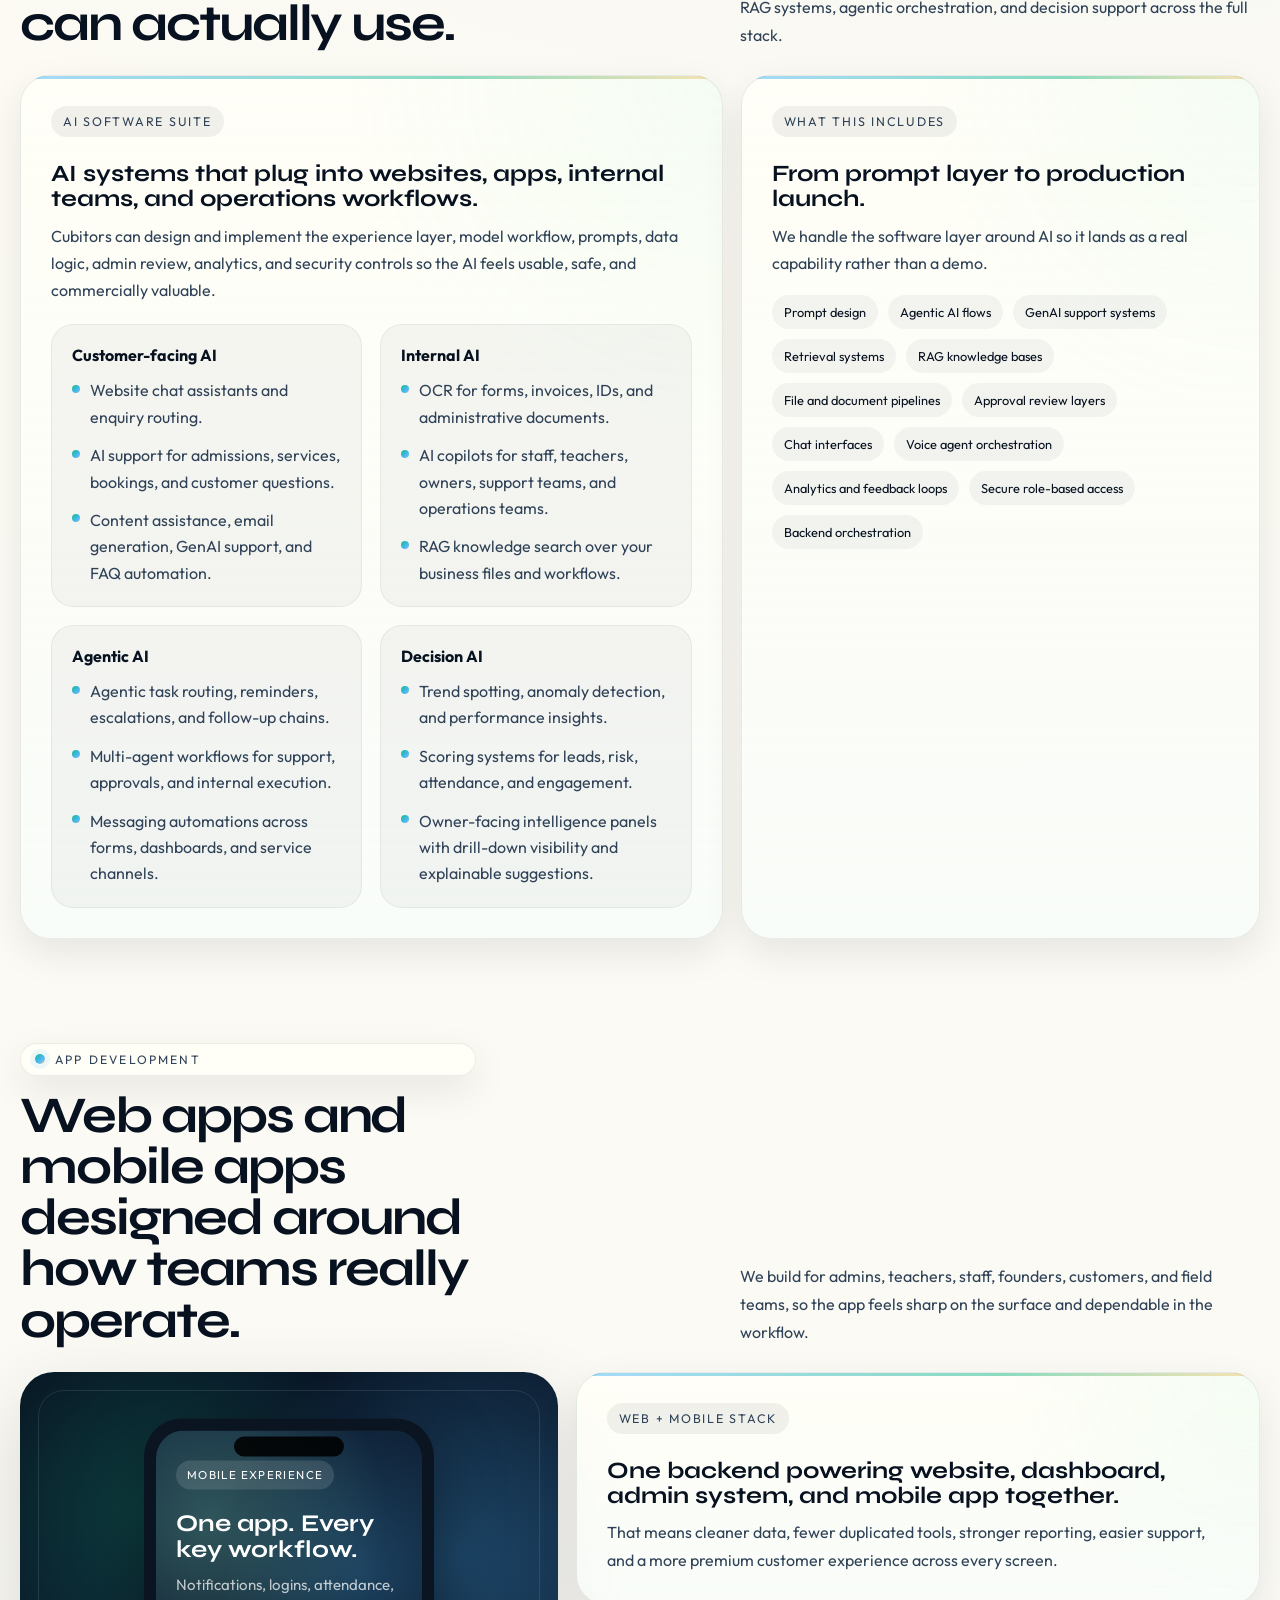
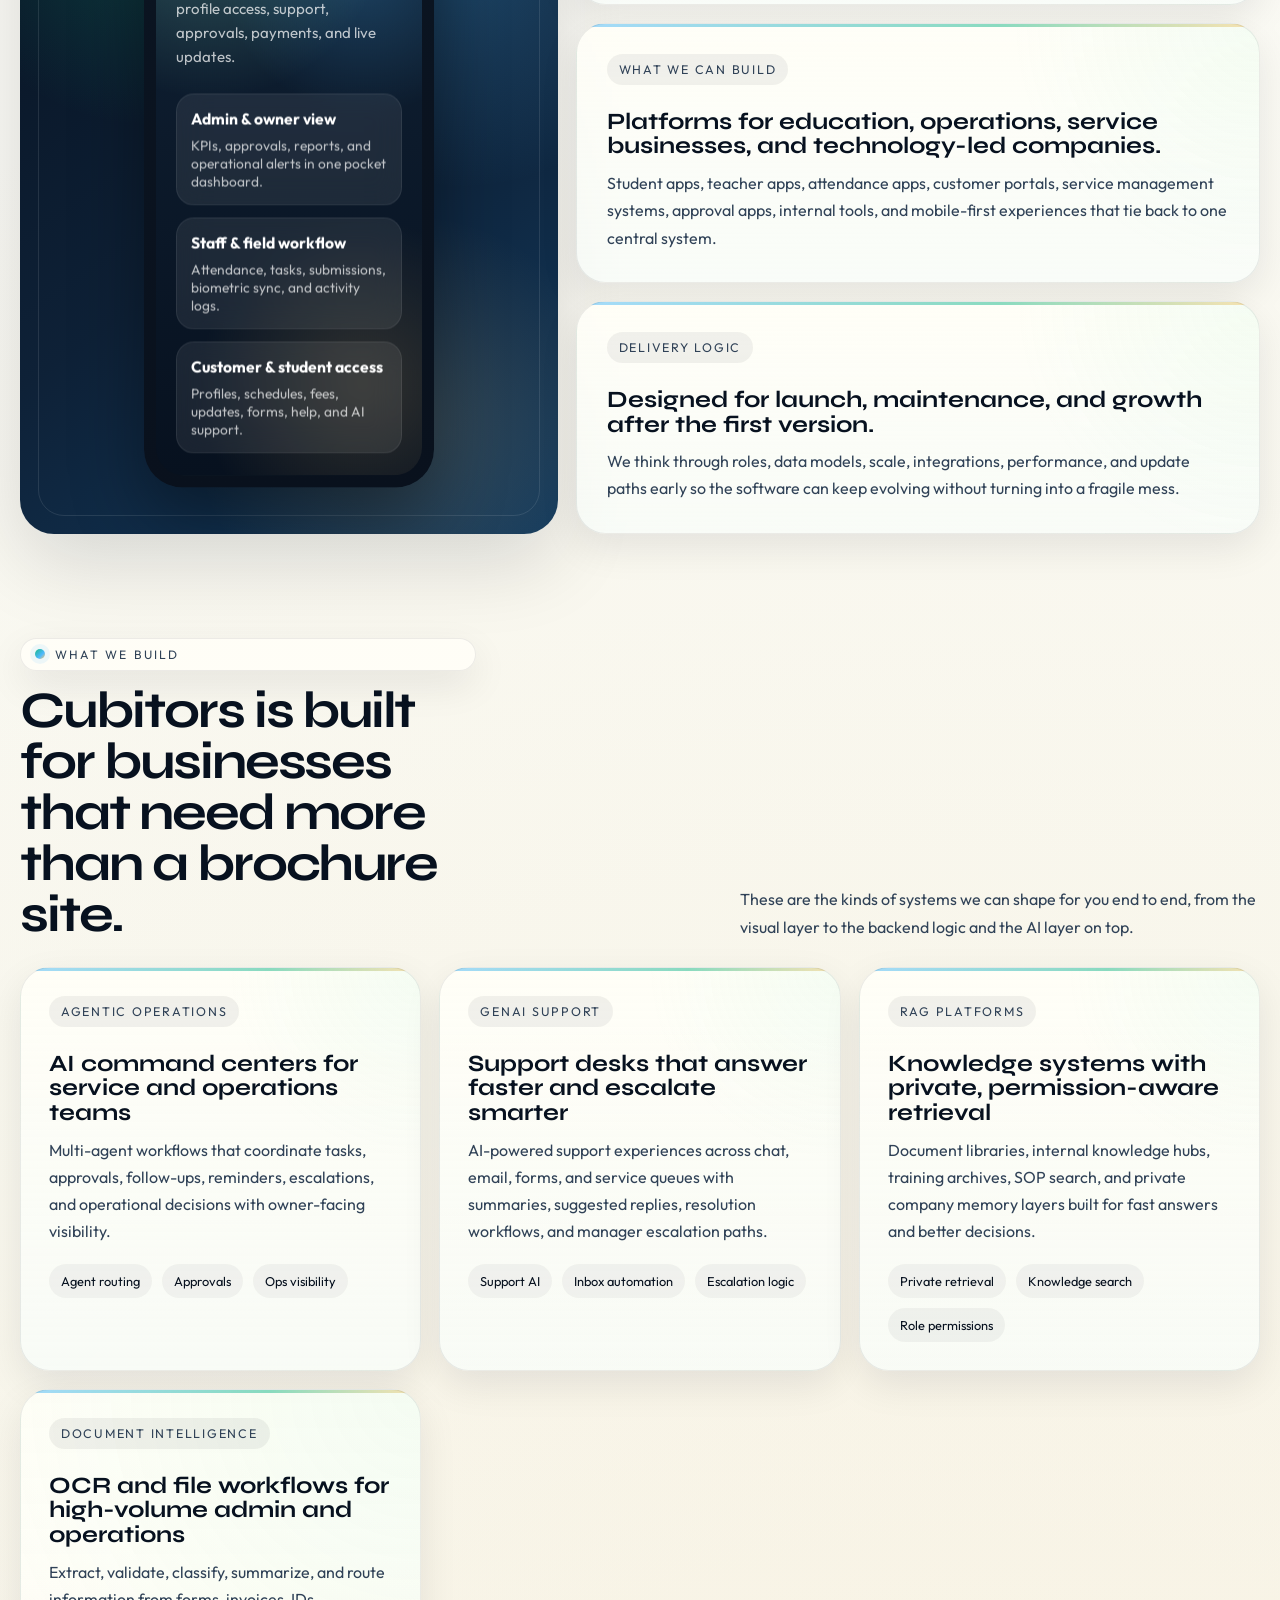
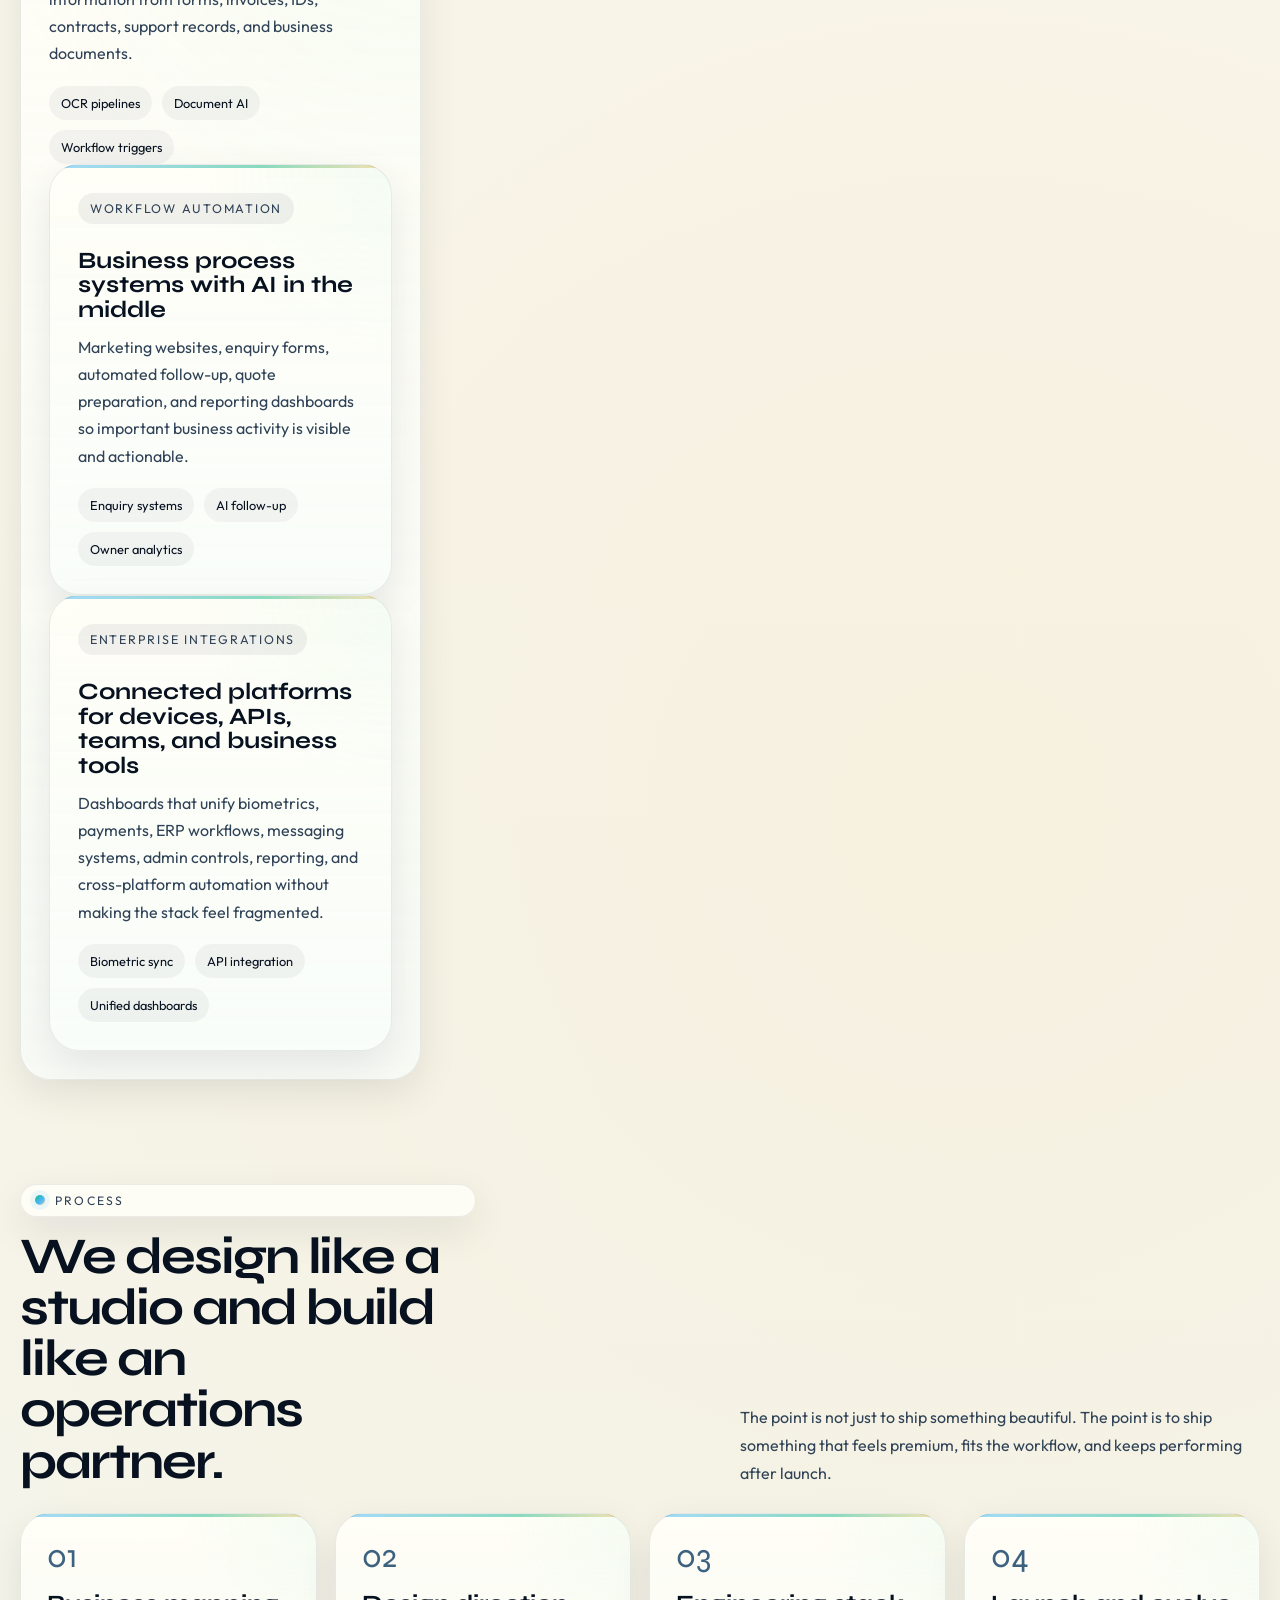
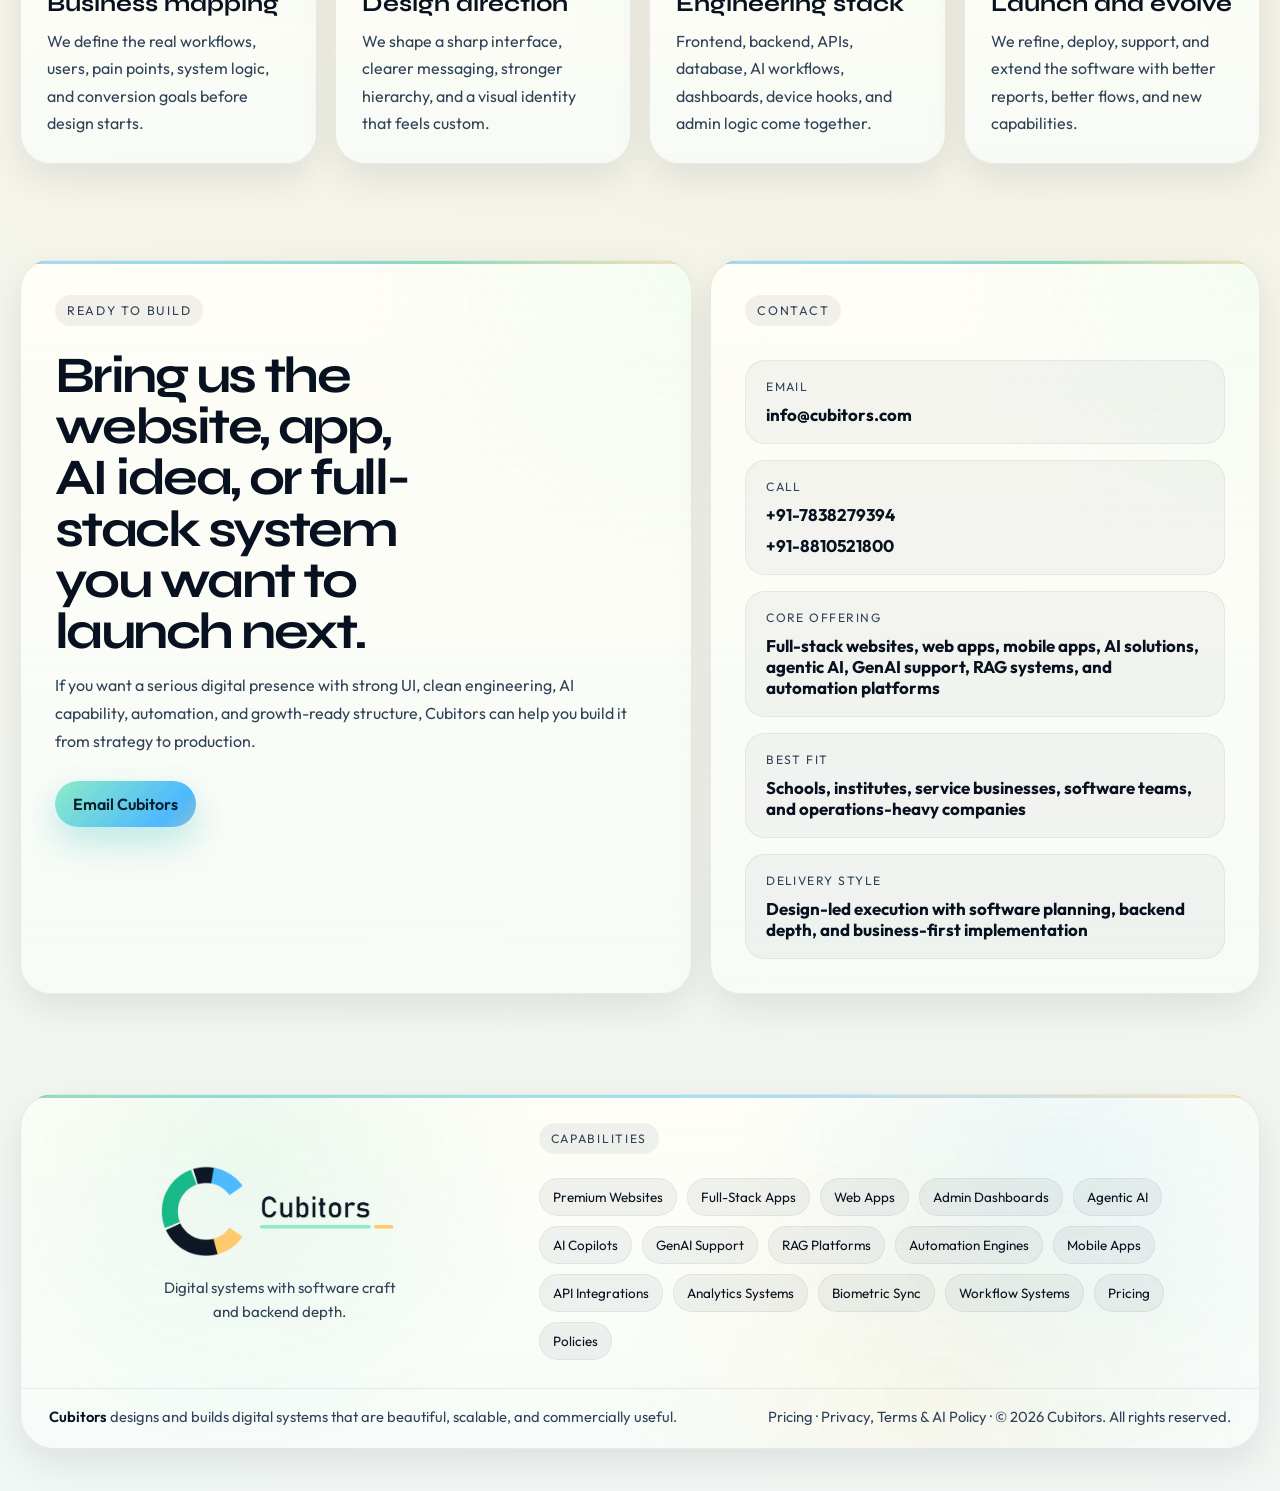
==== commit 3e732e45: "Fix capability service links" ====
--- a/index.html
+++ b/index.html
@@ -788,6 +788,7 @@
 
     .service-card {
       position: relative;
+      display: block;
       padding: 28px;
       border-radius: var(--radius-lg);
       border: 1px solid rgba(7, 17, 31, 0.08);
@@ -797,6 +798,17 @@
         linear-gradient(180deg, rgba(255, 254, 247, 0.94), rgba(248, 253, 250, 0.74));
       box-shadow: var(--shadow-tight);
       overflow: hidden;
+      color: inherit;
+      text-decoration: none;
+      transition: transform 180ms ease, box-shadow 180ms ease, border-color 180ms ease;
+    }
+
+    .service-card:hover,
+    .service-card:focus-visible {
+      transform: translateY(-4px);
+      border-color: rgba(24, 184, 137, 0.26);
+      box-shadow: 0 28px 68px rgba(7, 17, 31, 0.13);
+      outline: none;
     }
 
     .service-card::after {
@@ -2044,7 +2056,7 @@
         </div>
 
         <div class="services-grid">
-          <article class="service-card" data-reveal>
+          <a class="service-card" href="/premium-website-development/" data-reveal>
             <span class="service-index">01 / Premium Website Builds</span>
             <h3>Marketing websites that feel expensive and convert like sales teams.</h3>
             <p>
@@ -2056,9 +2068,9 @@
               <span>Responsive design</span>
               <span>Conversion flows</span>
             </div>
-          </article>
-
-          <article class="service-card" data-reveal>
+          </a>
+
+          <a class="service-card" href="/full-stack-app-development/" data-reveal>
             <span class="service-index">02 / Full-Stack App Development</span>
             <h3>Business platforms with auth, roles, backend logic, admin tools, and clean workflows.</h3>
             <p>
@@ -2070,9 +2082,9 @@
               <span>APIs + database</span>
               <span>Admin dashboards</span>
             </div>
-          </article>
-
-          <article class="service-card" data-reveal>
+          </a>
+
+          <a class="service-card" href="/ai-solutions/" data-reveal>
             <span class="service-index">03 / AI Solutions</span>
             <h3>AI built into real work, not bolted on as a gimmick.</h3>
             <p>
@@ -2086,9 +2098,9 @@
               <span>Voice AI</span>
               <span>AI copilots</span>
             </div>
-          </article>
-
-          <article class="service-card" data-reveal>
+          </a>
+
+          <a class="service-card" href="/mobile-app-development/" data-reveal>
             <span class="service-index">04 / App Development</span>
             <h3>Mobile apps that extend your business into every pocket.</h3>
             <p>
@@ -2100,9 +2112,9 @@
               <span>iOS-ready</span>
               <span>Real-time sync</span>
             </div>
-          </article>
-
-          <article class="service-card" data-reveal>
+          </a>
+
+          <a class="service-card" href="/biometrics-integrations/" data-reveal>
             <span class="service-index">05 / Biometrics & Integrations</span>
             <h3>Connect hardware, attendance devices, identity systems, and third-party tools into one flow.</h3>
             <p>
@@ -2114,9 +2126,9 @@
               <span>API integrations</span>
               <span>Operational sync</span>
             </div>
-          </article>
-
-          <article class="service-card" data-reveal>
+          </a>
+
+          <a class="service-card" href="/analytics-automation/" data-reveal>
             <span class="service-index">06 / Analytics & Automation</span>
             <h3>Dashboards and workflows that give owners control without manual chasing.</h3>
             <p>
@@ -2128,7 +2140,7 @@
               <span>Workflow automation</span>
               <span>Owner dashboards</span>
             </div>
-          </article>
+          </a>
         </div>
       </div>
     </section>
@@ -2359,7 +2371,7 @@
               <span>Document AI</span>
               <span>Workflow triggers</span>
             </div>
-          </article>
+          </a>
 
           <article class="proof-card" data-reveal>
             <span class="label">Workflow automation</span>
@@ -2488,20 +2500,20 @@
         <div>
           <span class="footer-column-title">Capabilities</span>
           <div class="footer-badges">
-            <span>Premium Websites</span>
+            <a href="/premium-website-development/">Premium Websites</a>
             <a href="/full-stack-app-development/">Full-Stack Apps</a>
             <a href="/full-stack-app-development/">Web Apps</a>
-            <span>Admin Dashboards</span>
+            <a href="/full-stack-app-development/">Admin Dashboards</a>
             <a href="/ai-solutions/">Agentic AI</a>
             <a href="/ai-solutions/">AI Copilots</a>
-            <span>GenAI Support</span>
+            <a href="/ai-solutions/">GenAI Support</a>
             <a href="/rag-platform-development/">RAG Platforms</a>
-            <span>Automation Engines</span>
+            <a href="/analytics-automation/">Automation Engines</a>
             <a href="/mobile-app-development/">Mobile Apps</a>
-            <span>API Integrations</span>
-            <span>Analytics Systems</span>
-            <span>Biometric Sync</span>
-            <span>Workflow Systems</span>
+            <a href="/biometrics-integrations/">API Integrations</a>
+            <a href="/analytics-automation/">Analytics Systems</a>
+            <a href="/biometrics-integrations/">Biometric Sync</a>
+            <a href="/analytics-automation/">Workflow Systems</a>
             <a href="/pricing/">Pricing</a>
             <a href="/policies/">Policies</a>
           </div>
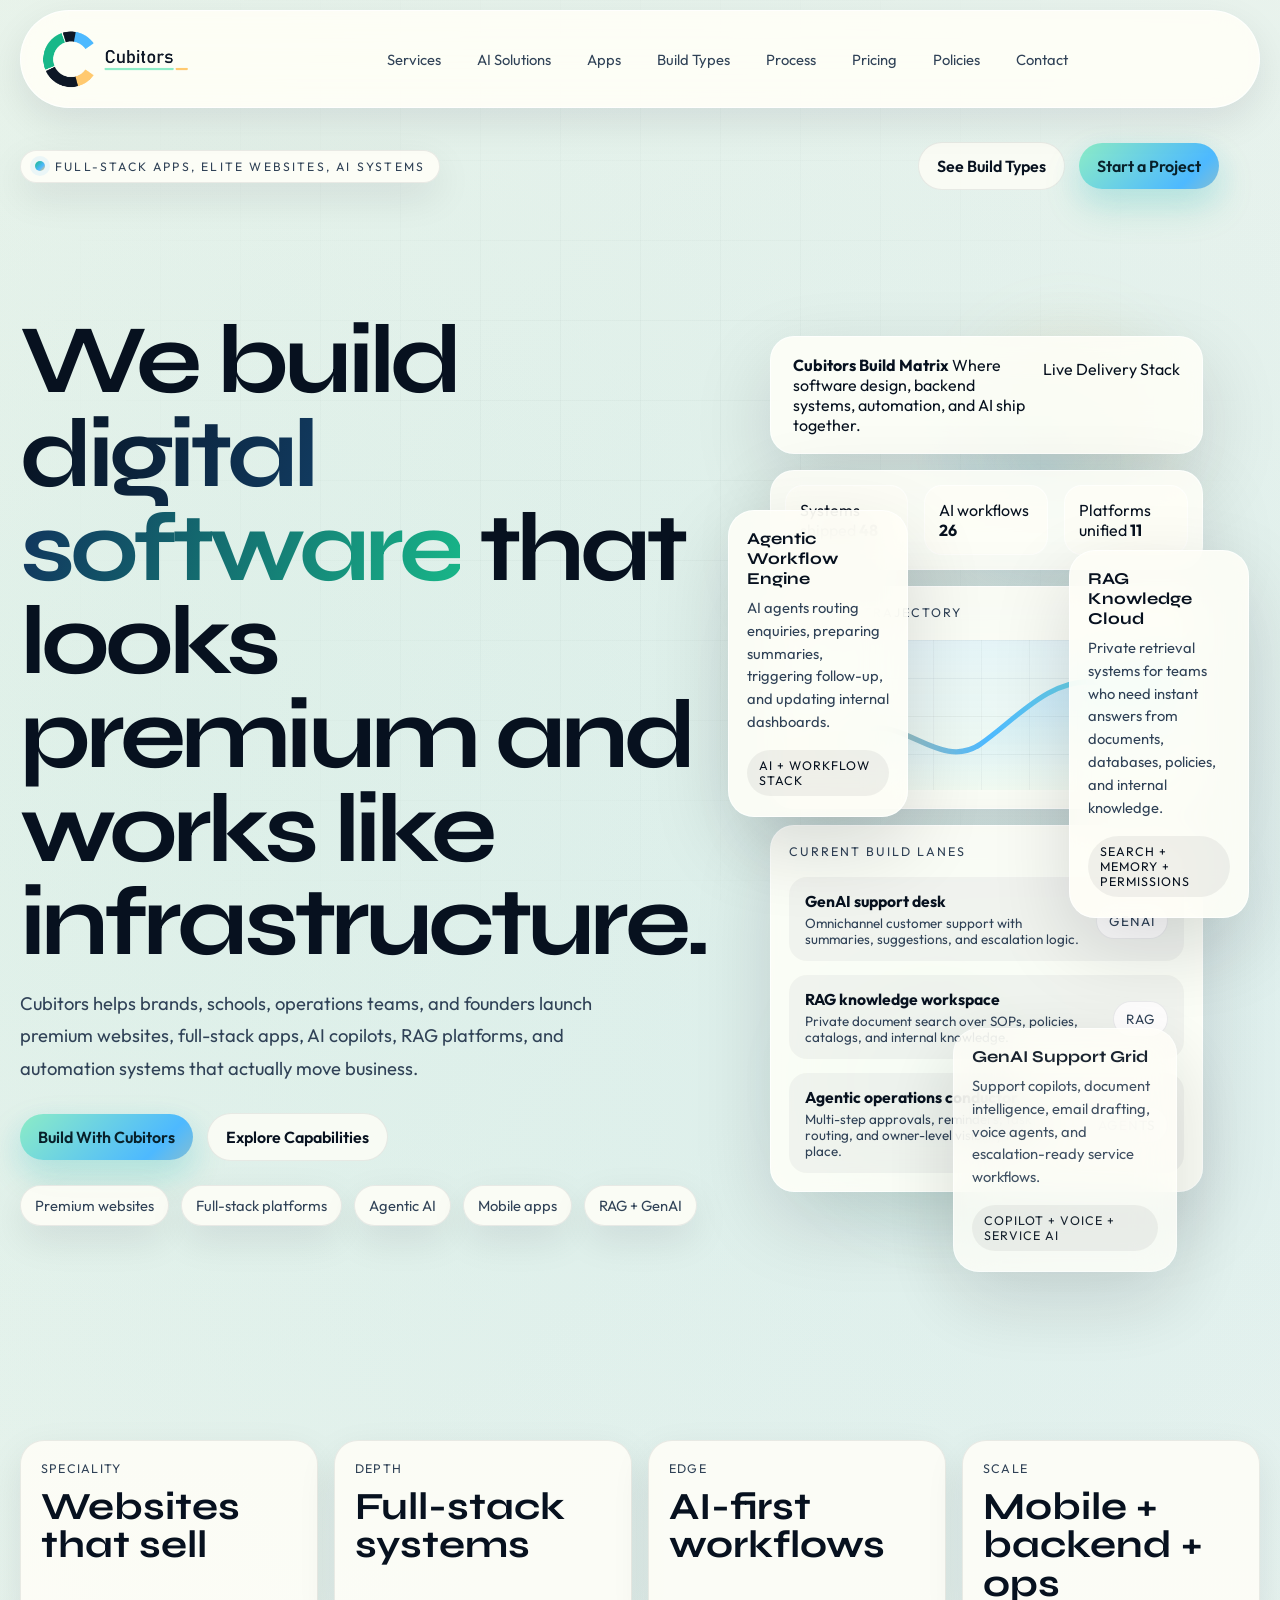
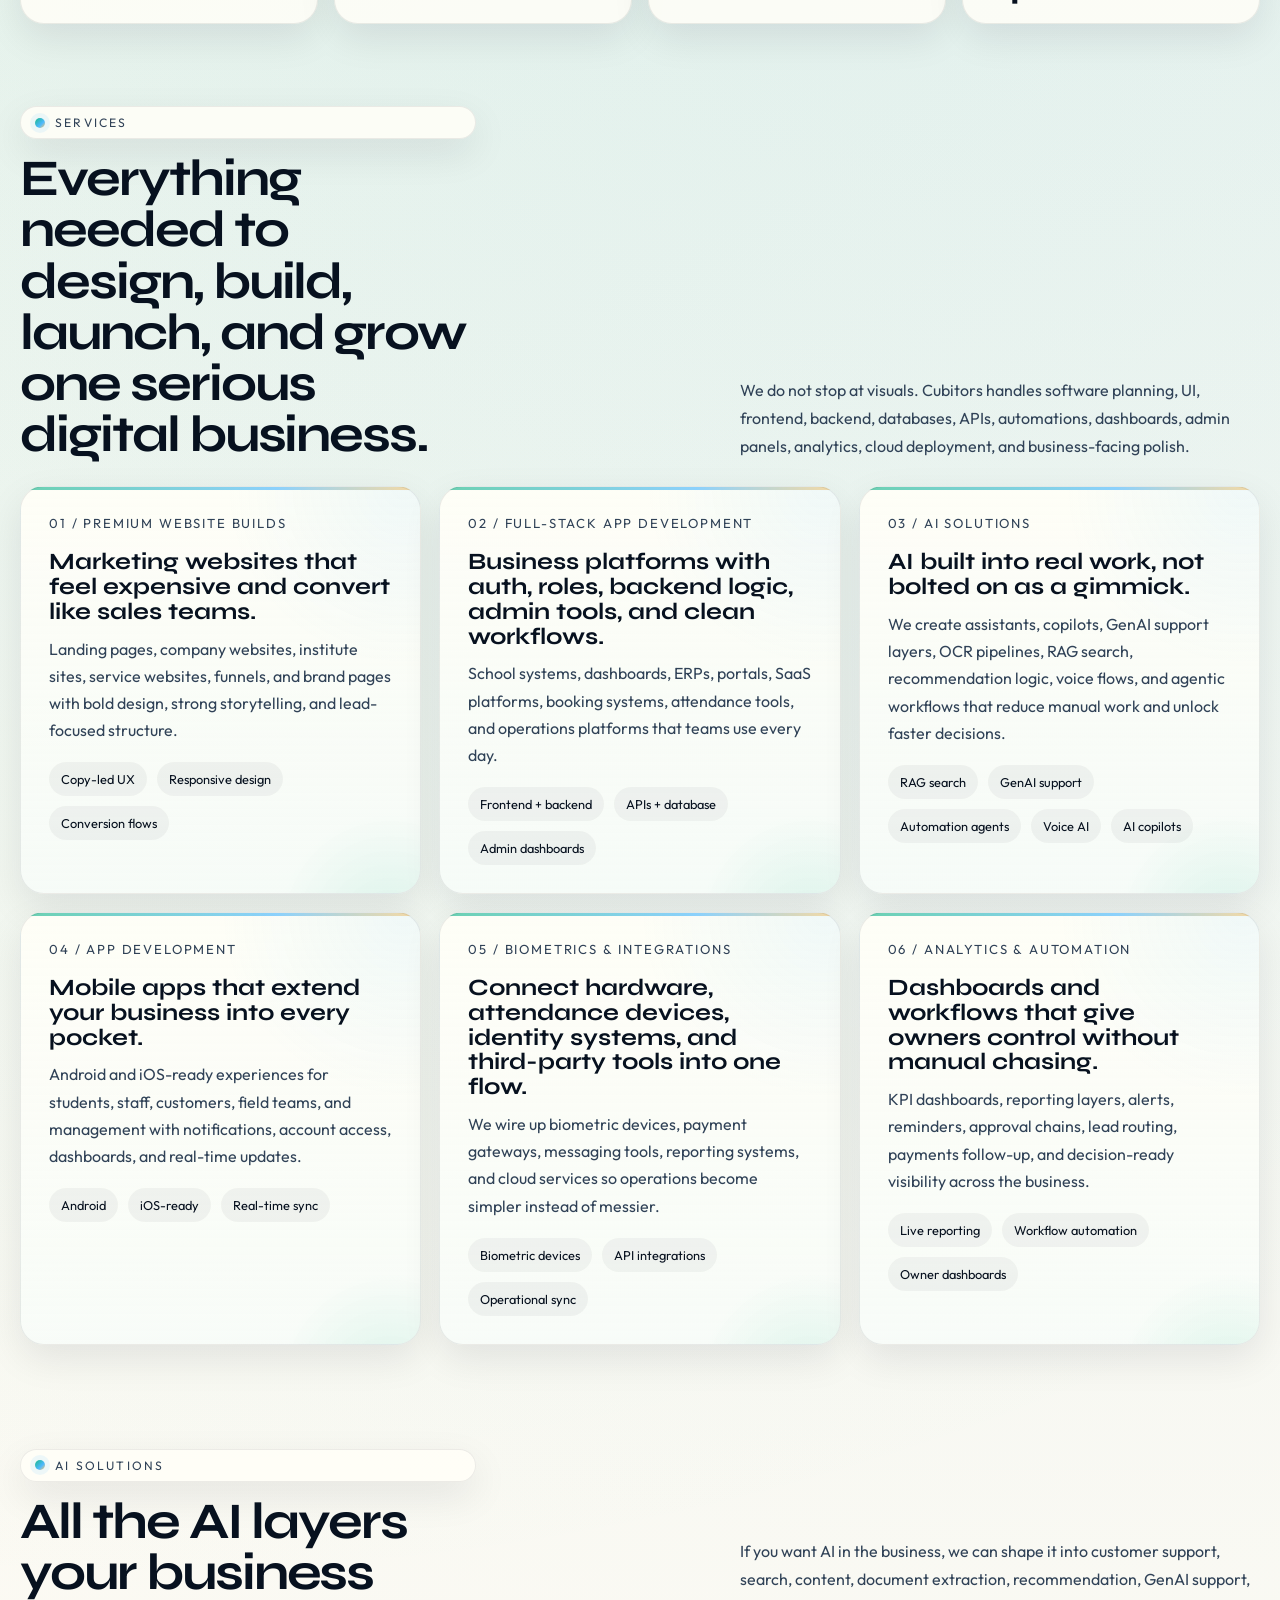
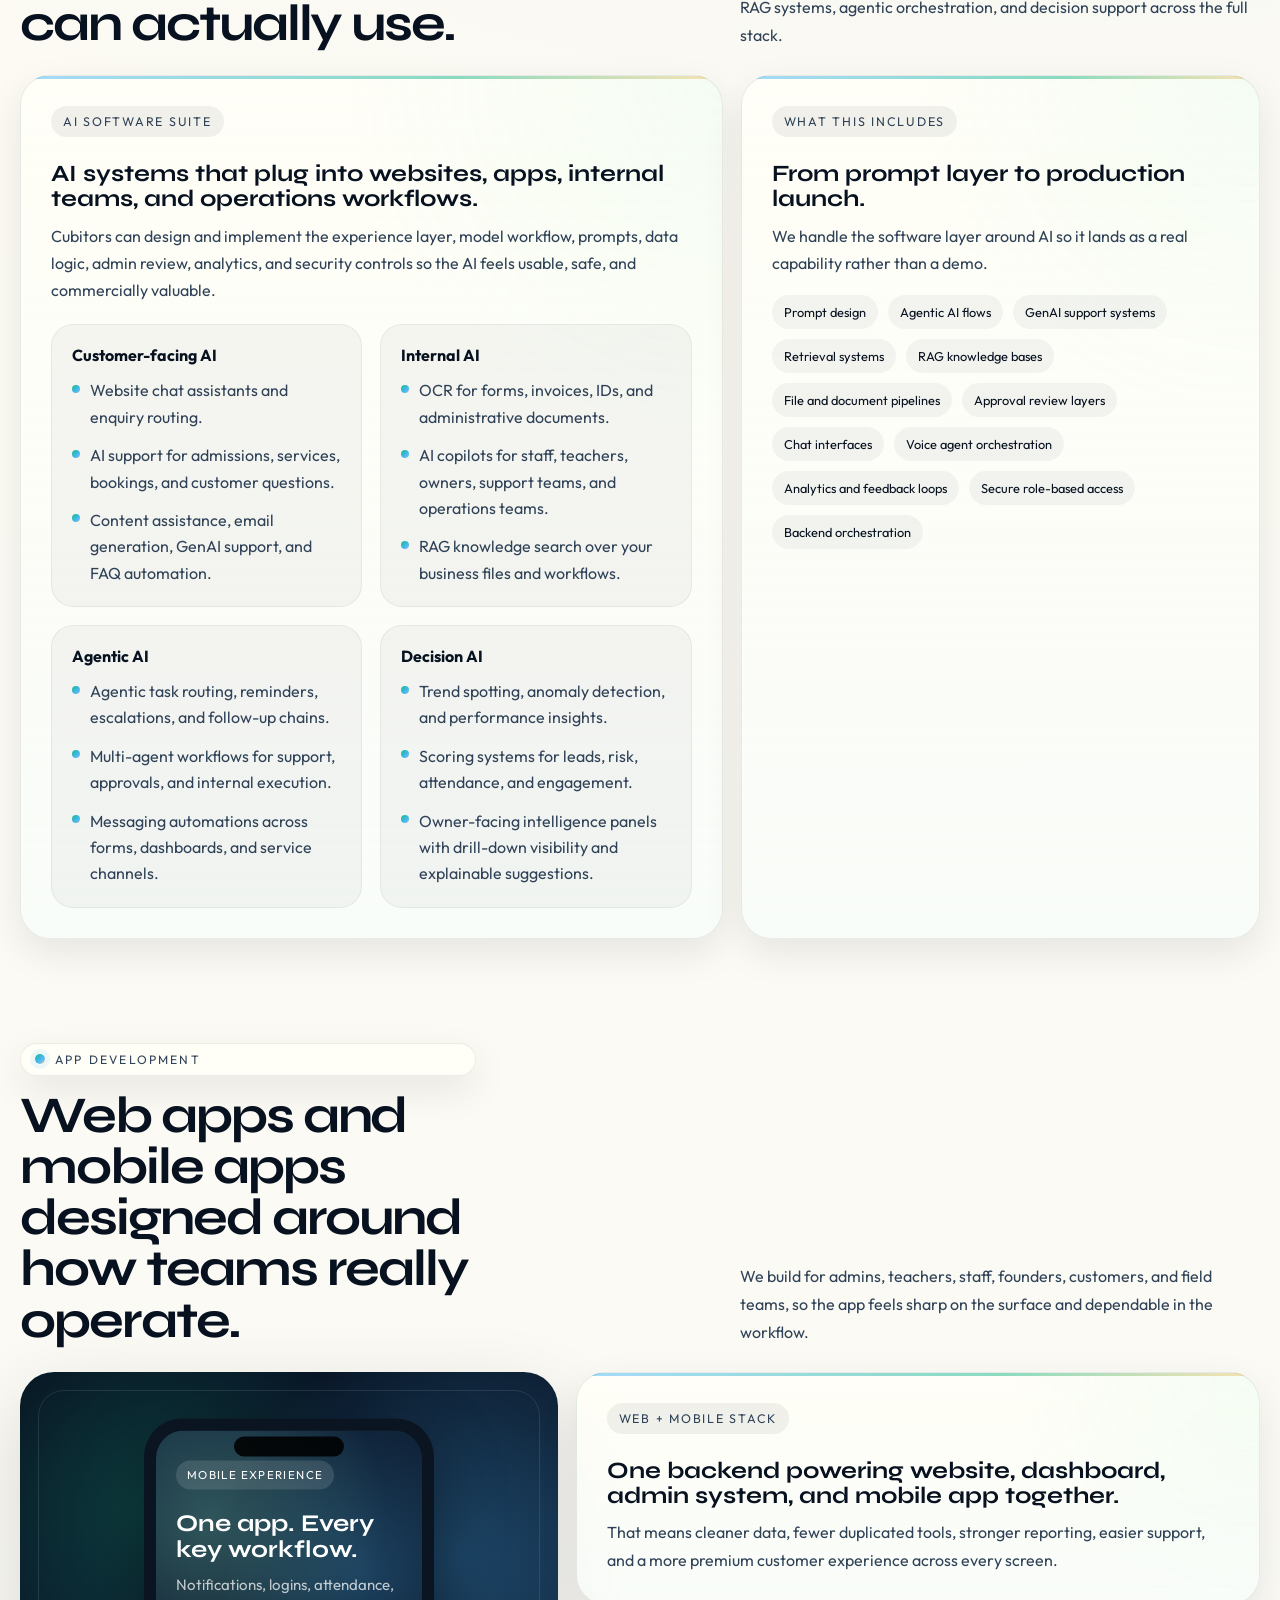
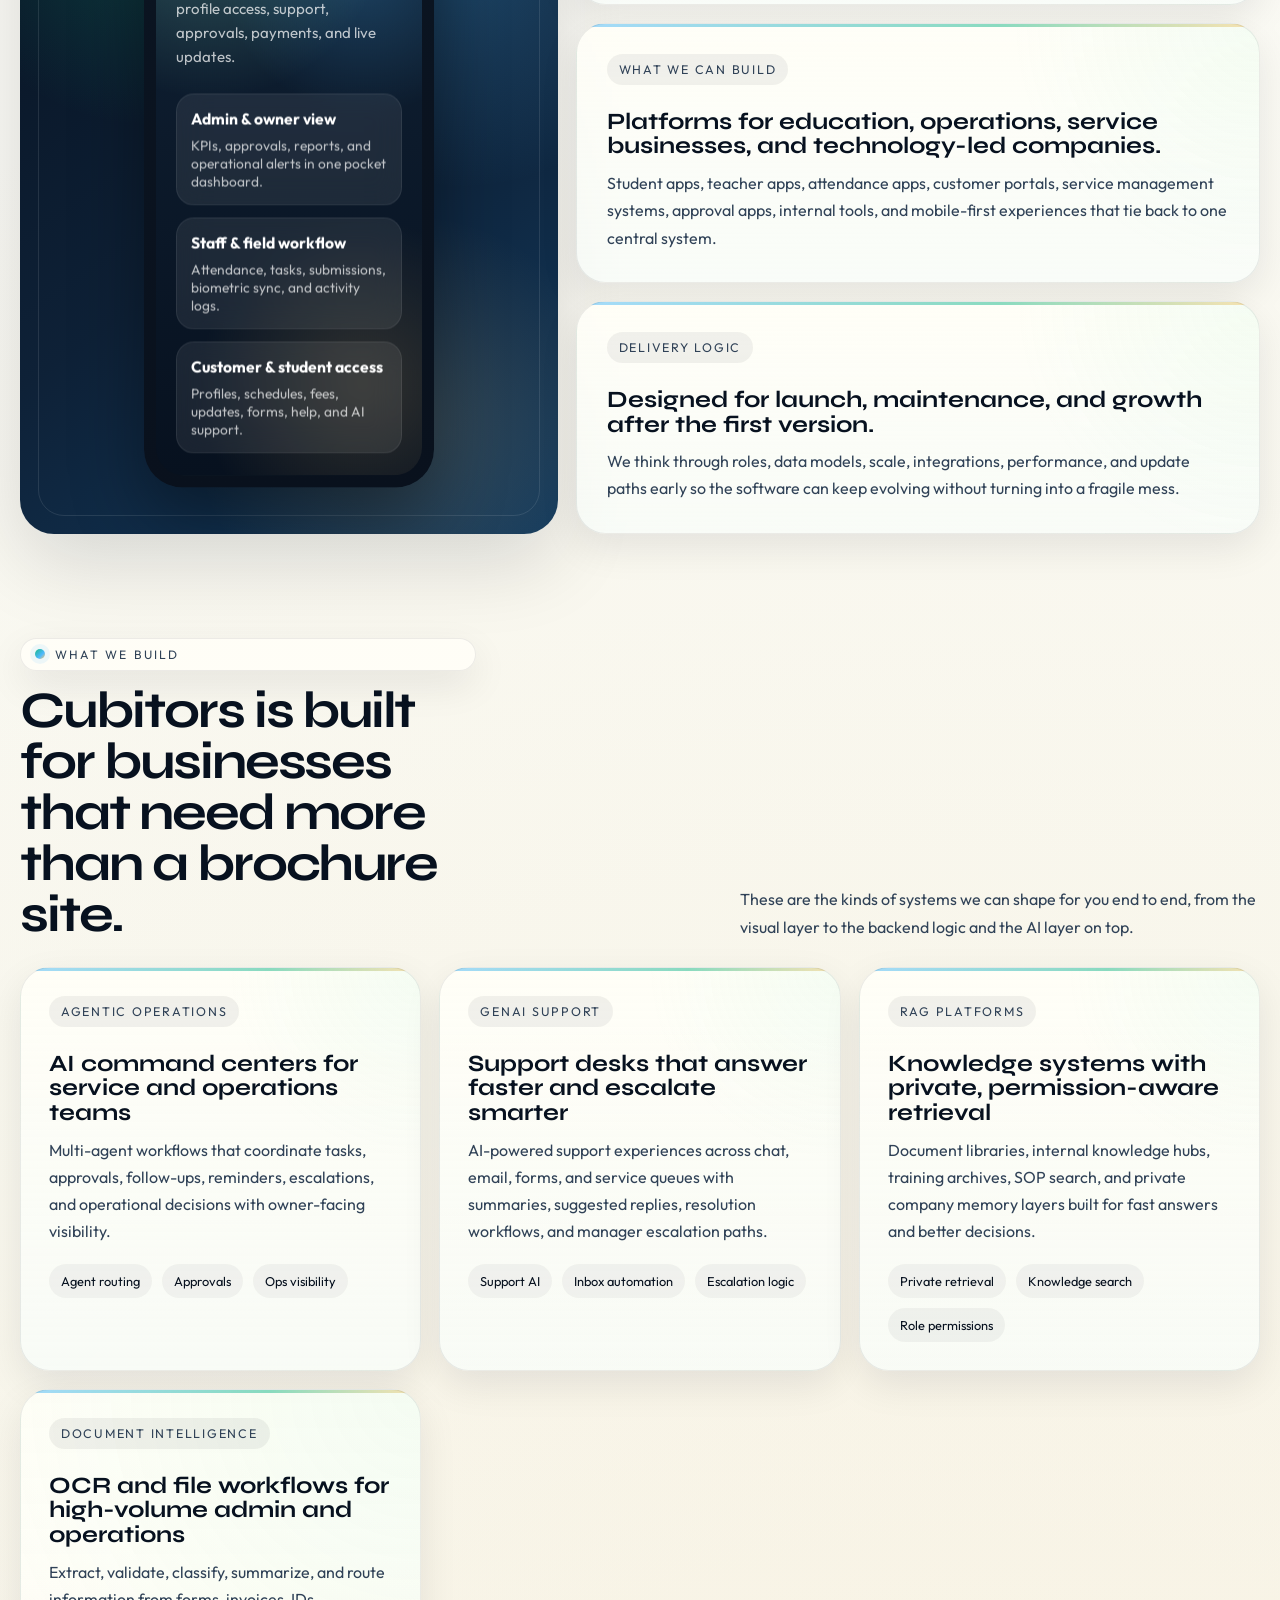
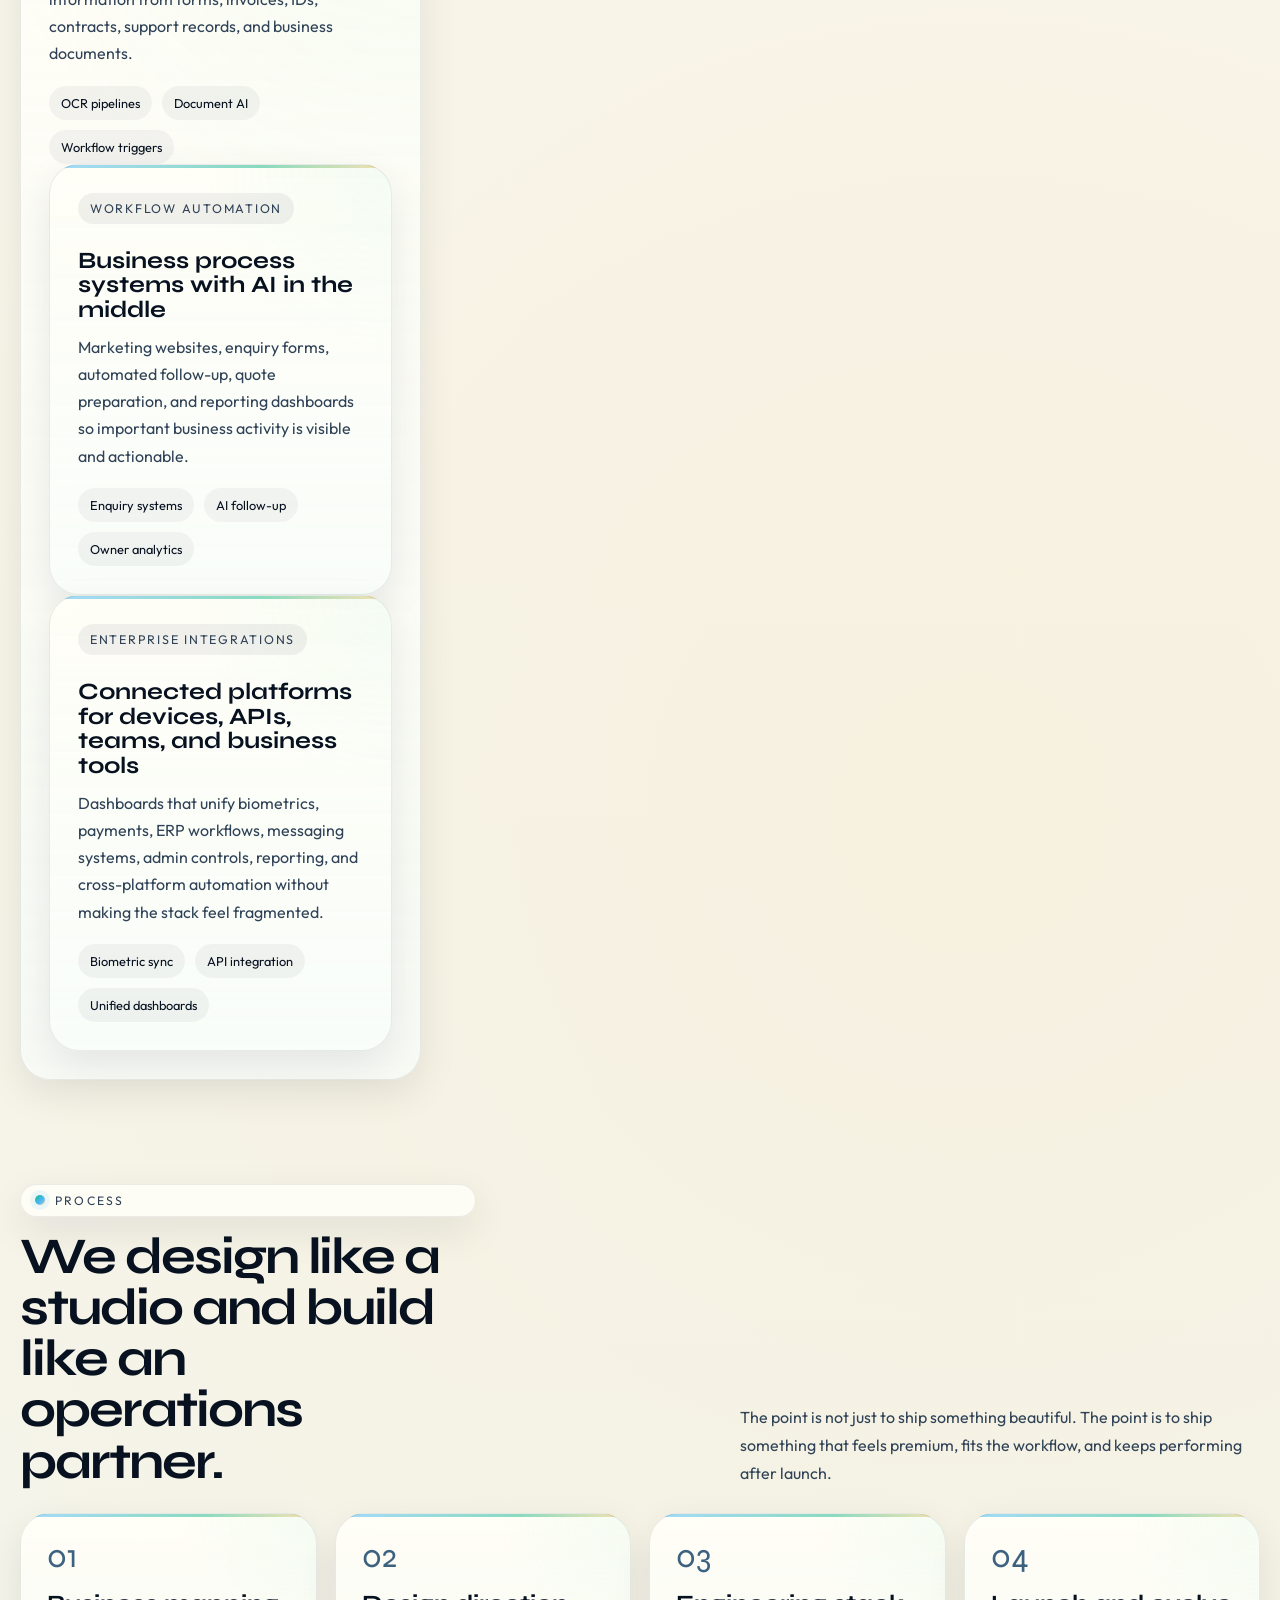
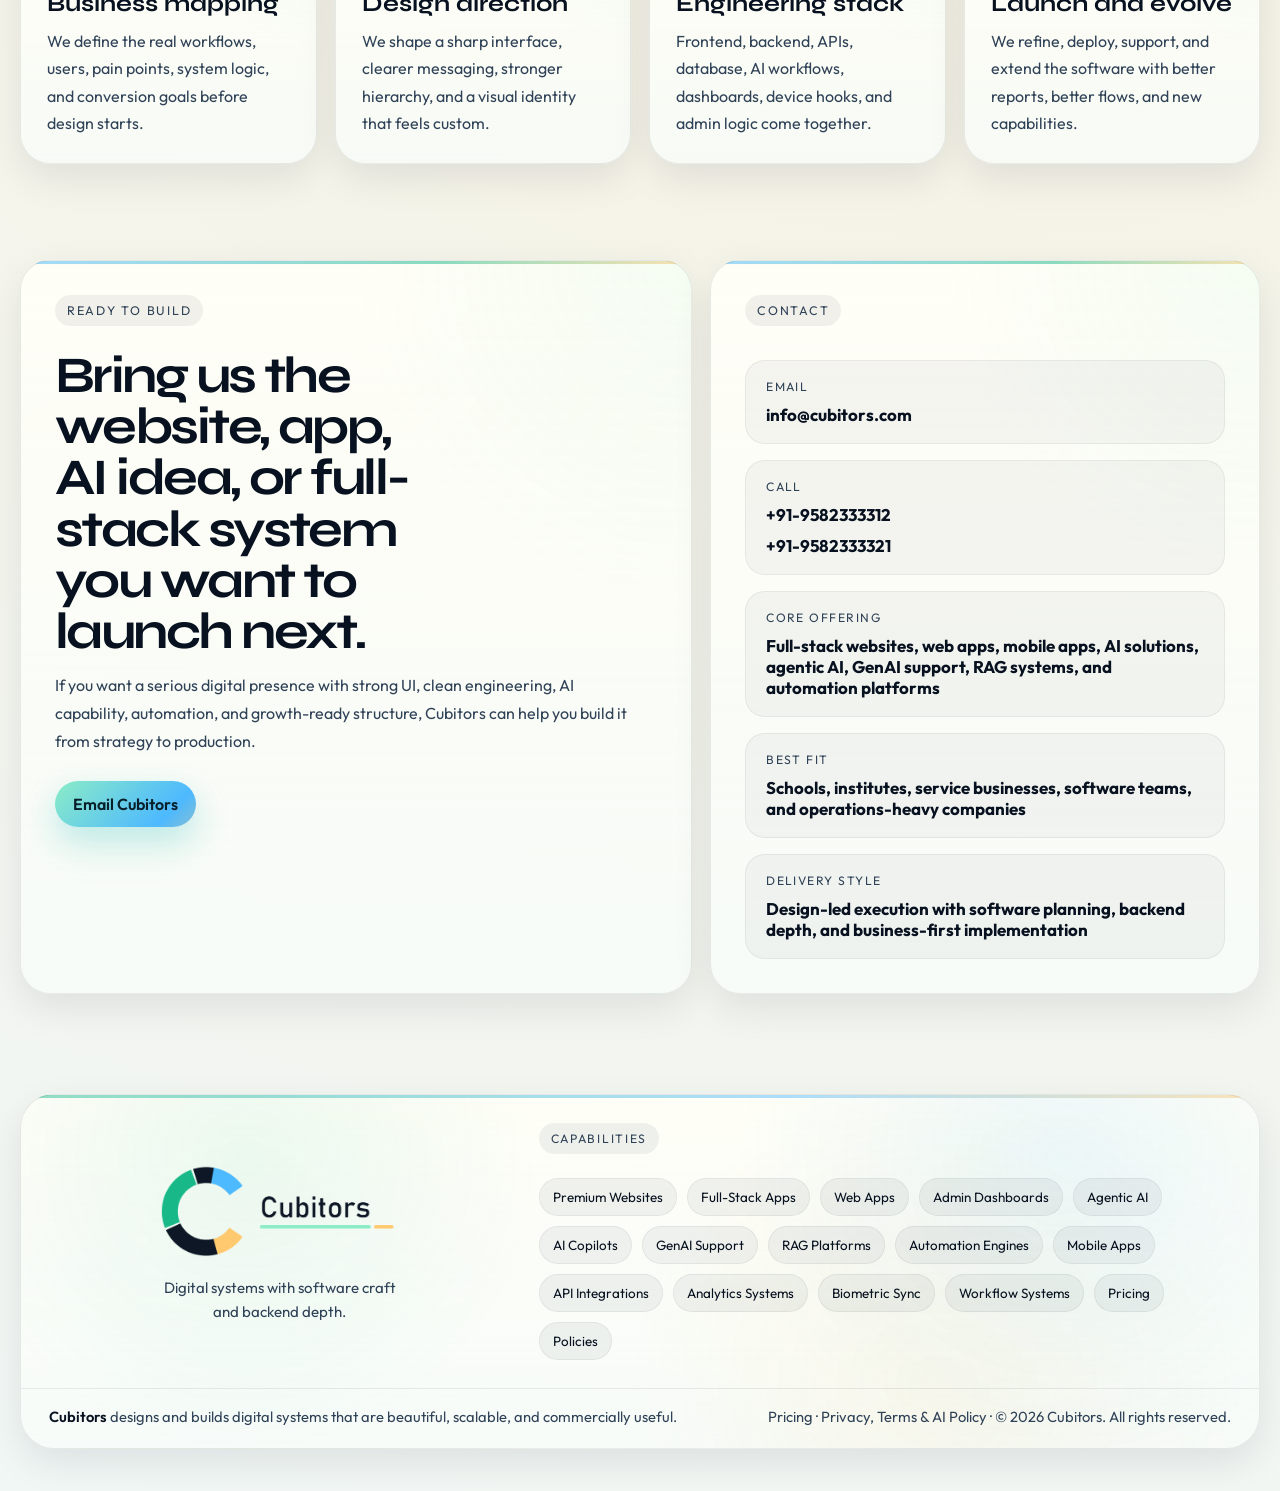
==== commit 8e0684bf: "Update website contact numbers" ====
--- a/index.html
+++ b/index.html
@@ -39,7 +39,7 @@
       "logo": "https://cubitors.com/branding/logos/cubitors-logo-04.png",
       "image": "https://cubitors.com/branding/logos/cubitors-logo-04.png",
       "email": "info@cubitors.com",
-      "telephone": ["+91-7838279394", "+91-8810521800"],
+      "telephone": ["+91-9582333312", "+91-9582333321"],
       "areaServed": ["India", "Worldwide"],
       "description": "Cubitors builds premium websites, full-stack web apps, mobile apps, AI solutions, GenAI support systems, RAG platforms, agentic workflows, admin dashboards, automations, analytics systems, API integrations, and enterprise software.",
       "knowsAbout": [
@@ -2469,8 +2469,8 @@
             </div>
             <div class="contact-item">
               <span>Call</span>
-              <strong><a href="tel:+917838279394">+91-7838279394</a></strong>
-              <strong><a href="tel:+918810521800">+91-8810521800</a></strong>
+              <strong><a href="tel:+919582333312">+91-9582333312</a></strong>
+              <strong><a href="tel:+919582333321">+91-9582333321</a></strong>
             </div>
             <div class="contact-item">
               <span>Core offering</span>
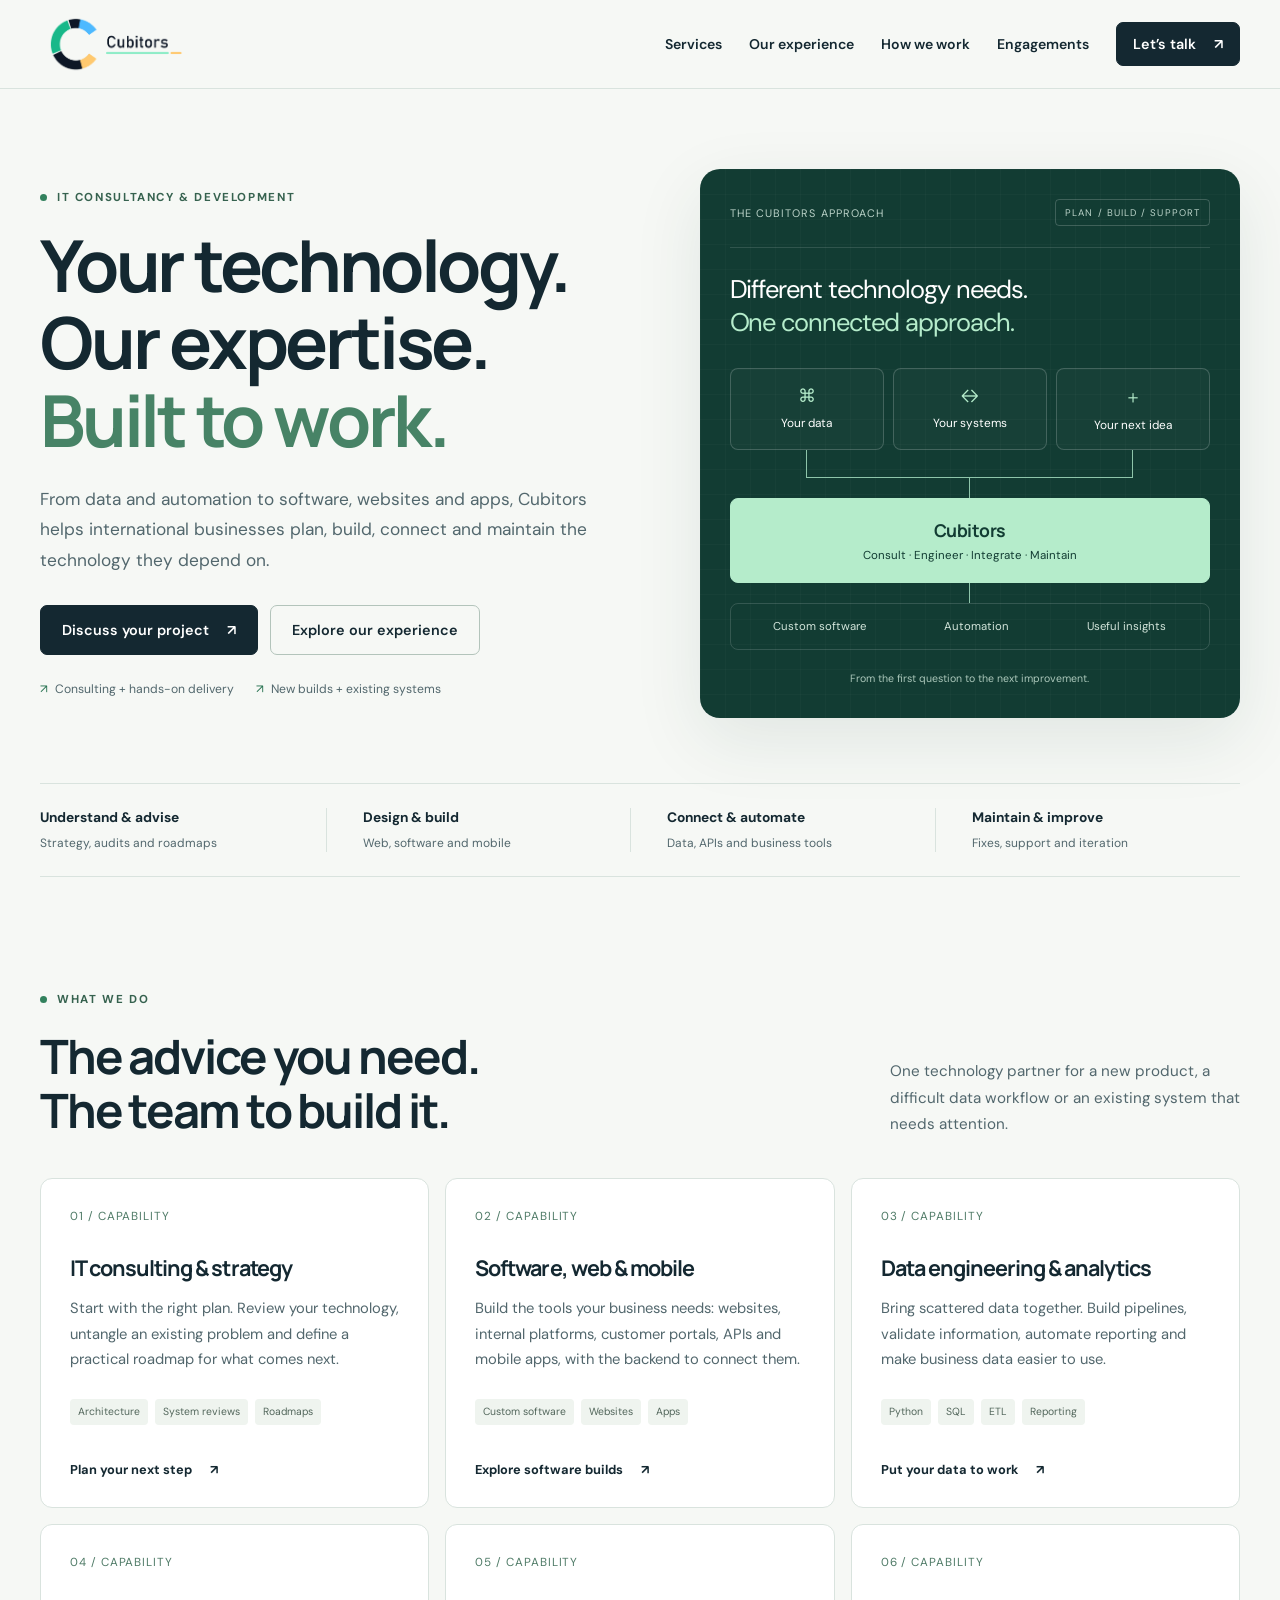
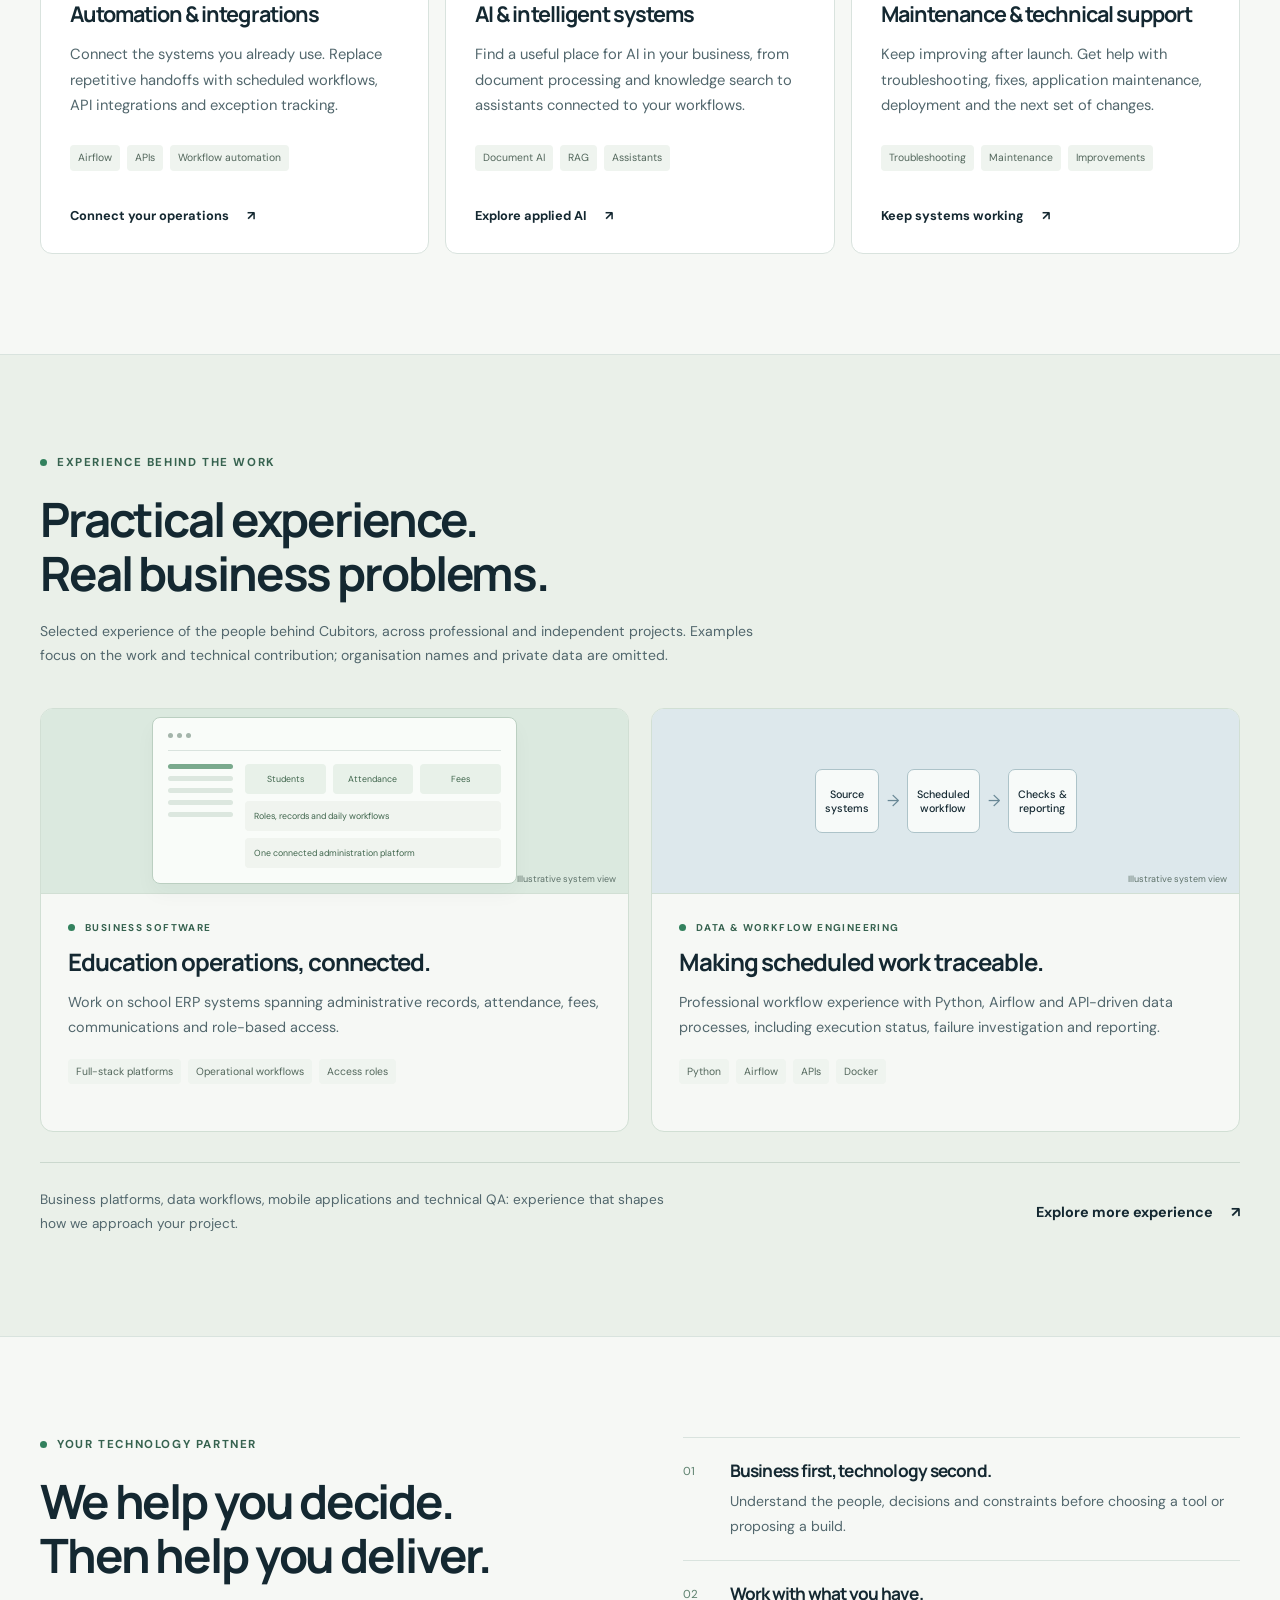
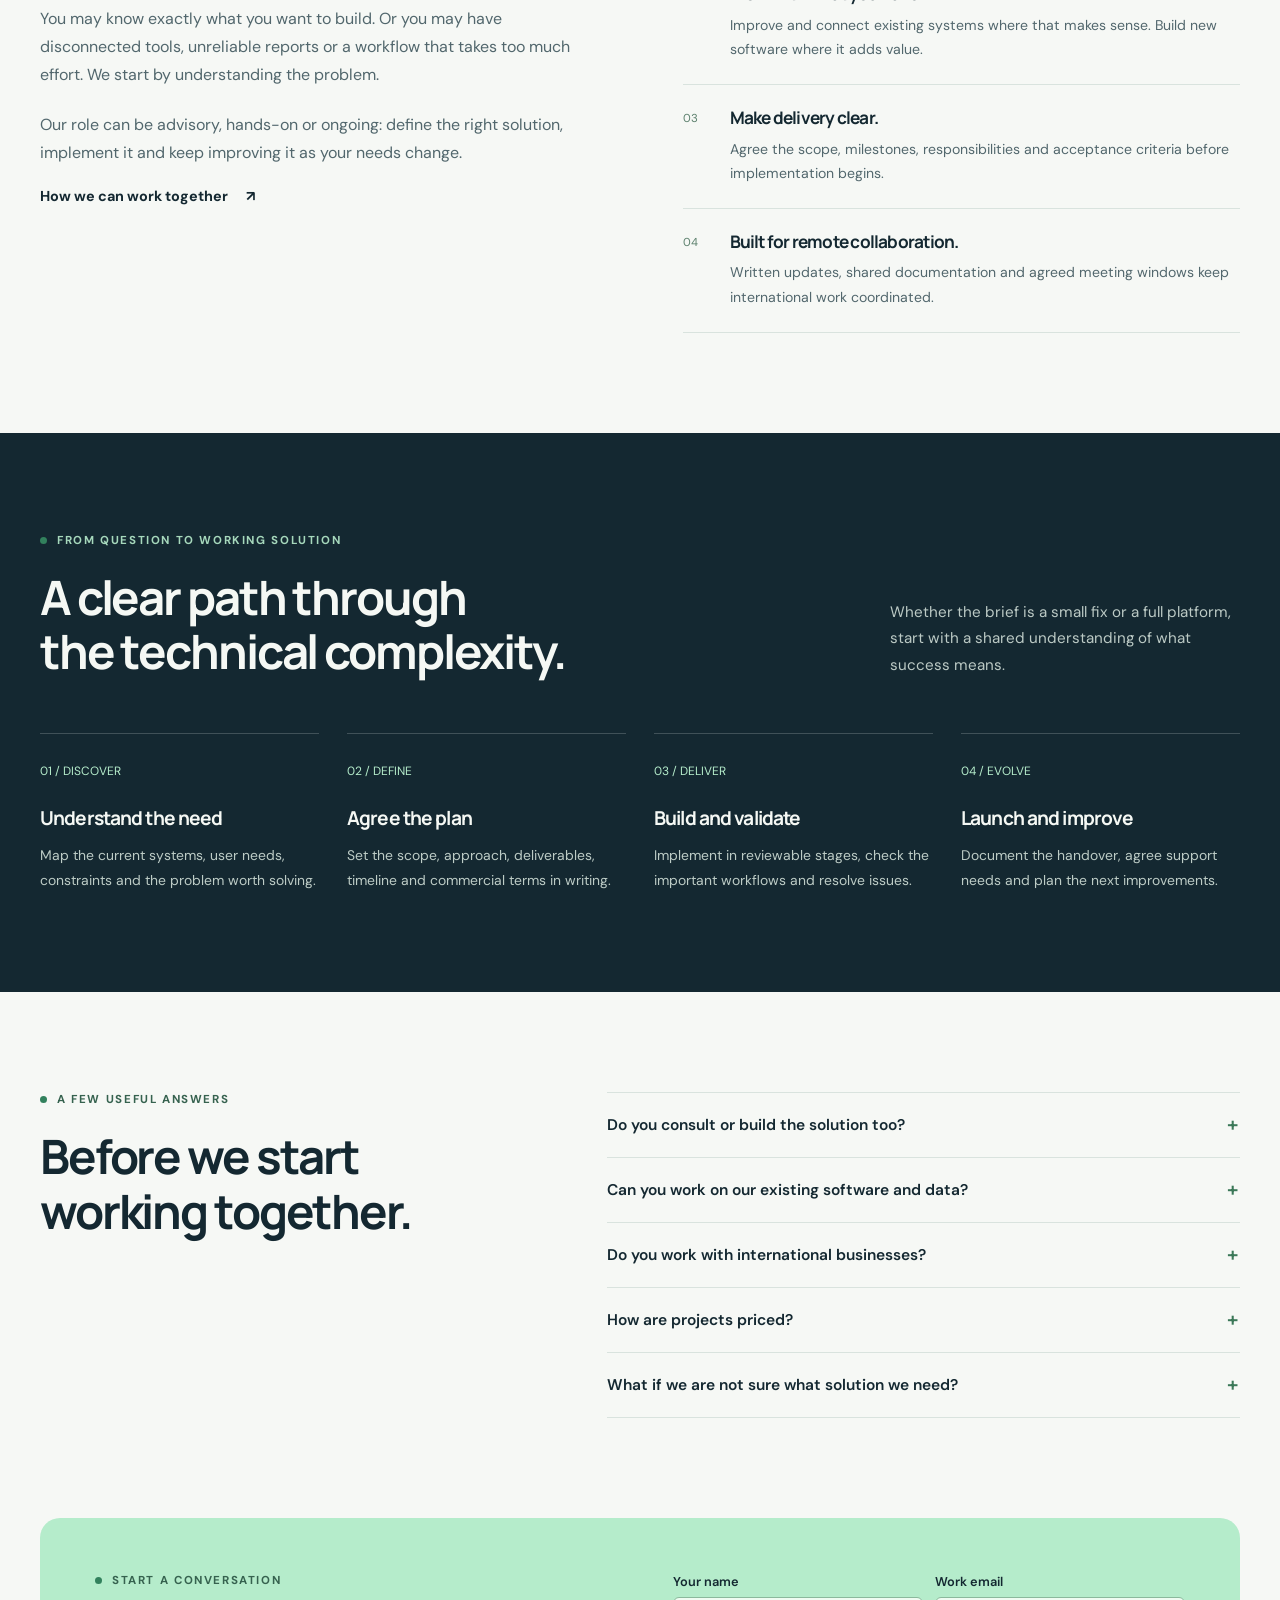
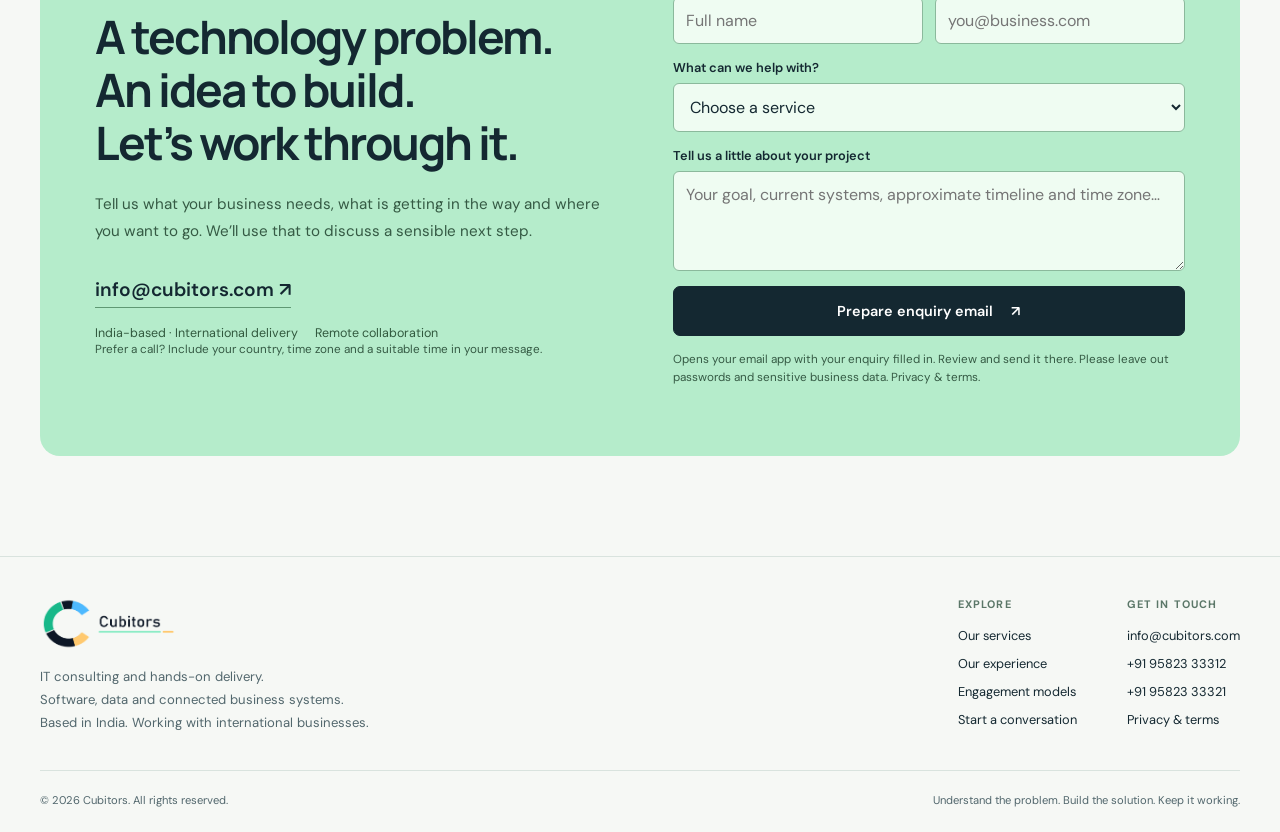
==== commit 231841d6: "Position Cubitors as an international IT consulting and development partner" ====
--- a/index.html
+++ b/index.html
@@ -1,2604 +1,22 @@
 <!DOCTYPE html>
-<html lang="en">
-<head>
-  <meta charset="UTF-8">
-  <meta name="viewport" content="width=device-width, initial-scale=1.0">
-  <title>Cubitors | Full-Stack Apps, AI Solutions & App Development</title>
-  <meta
-    name="description"
-    content="Cubitors builds premium websites, full-stack platforms, mobile apps, AI systems, GenAI support, agentic workflows, RAG platforms, automations, dashboards, and enterprise software."
-  >
-  <meta name="robots" content="index, follow">
-  <meta name="author" content="Cubitors">
-  <meta name="theme-color" content="#07111f">
-  <link rel="canonical" href="https://cubitors.com/">
-  <meta property="og:type" content="website">
-  <meta property="og:url" content="https://cubitors.com/">
-  <meta property="og:title" content="Cubitors | Full-Stack Apps, AI Solutions & App Development">
-  <meta property="og:description" content="Premium websites, full-stack apps, AI copilots, RAG platforms, automation systems, admin dashboards, and mobile apps for serious digital businesses.">
-  <meta property="og:image" content="https://cubitors.com/branding/logos/cubitors-logo-04.png">
-  <meta property="og:site_name" content="Cubitors">
-  <meta name="twitter:card" content="summary_large_image">
-  <meta name="twitter:title" content="Cubitors | Full-Stack Apps, AI Solutions & App Development">
-  <meta name="twitter:description" content="Premium websites, full-stack apps, AI copilots, RAG platforms, automation systems, admin dashboards, and mobile apps.">
-  <meta name="twitter:image" content="https://cubitors.com/branding/logos/cubitors-logo-04.png">
-  <link rel="icon" type="image/svg+xml" href="favicon.svg">
-  <link rel="icon" href="favicon.ico" sizes="any">
-  <link rel="icon" type="image/png" href="favicon.png">
-  <link rel="apple-touch-icon" href="apple-touch-icon.png">
-  <link rel="preconnect" href="https://fonts.googleapis.com">
-  <link rel="preconnect" href="https://fonts.gstatic.com" crossorigin>
-  <link href="https://fonts.googleapis.com/css2?family=Outfit:wght@300;400;500;600;700;800&family=Syne:wght@500;700;800&display=swap" rel="stylesheet">
-  <script type="application/ld+json">
-    {
-      "@context": "https://schema.org",
-      "@type": "ProfessionalService",
-      "@id": "https://cubitors.com/#business",
-      "name": "Cubitors",
-      "url": "https://cubitors.com/",
-      "logo": "https://cubitors.com/branding/logos/cubitors-logo-04.png",
-      "image": "https://cubitors.com/branding/logos/cubitors-logo-04.png",
-      "email": "info@cubitors.com",
-      "telephone": ["+91-9582333312", "+91-9582333321"],
-      "areaServed": ["India", "Worldwide"],
-      "description": "Cubitors builds premium websites, full-stack web apps, mobile apps, AI solutions, GenAI support systems, RAG platforms, agentic workflows, admin dashboards, automations, analytics systems, API integrations, and enterprise software.",
-      "knowsAbout": [
-        "Mobile app development",
-        "Full-stack app development",
-        "Web application development",
-        "AI solutions",
-        "Agentic AI",
-        "GenAI support systems",
-        "RAG platforms",
-        "Admin dashboards",
-        "Workflow automation",
-        "API integrations",
-        "Analytics systems",
-        "Premium website design"
-      ],
-      "hasOfferCatalog": {
-        "@type": "OfferCatalog",
-        "name": "Cubitors services",
-        "itemListElement": [
-          {
-            "@type": "Offer",
-            "itemOffered": {
-              "@type": "Service",
-              "name": "Mobile App Development",
-              "description": "Android and iOS-ready apps with notifications, dashboards, account access, support flows, and real-time updates."
-            }
-          },
-          {
-            "@type": "Offer",
-            "itemOffered": {
-              "@type": "Service",
-              "name": "Full-Stack Web App Development",
-              "description": "Business platforms with frontend, backend, APIs, database, admin dashboards, roles, and workflow logic."
-            }
-          },
-          {
-            "@type": "Offer",
-            "itemOffered": {
-              "@type": "Service",
-              "name": "AI Solutions and Agentic AI",
-              "description": "AI copilots, GenAI support systems, RAG search, OCR pipelines, voice flows, and agentic automation workflows."
-            }
-          },
-          {
-            "@type": "Offer",
-            "itemOffered": {
-              "@type": "Service",
-              "name": "Premium Website Design",
-              "description": "Conversion-focused websites, landing pages, company sites, institute sites, funnels, and brand pages."
-            }
-          }
-        ]
-      }
-    }
-  </script>
-  <style>
-    :root {
-      --ink: #07111f;
-      --ink-soft: #304257;
-      --paper: #fffaf0;
-      --paper-deep: #eaf3f1;
-      --line: rgba(7, 17, 31, 0.11);
-      --mint: #8cecc6;
-      --mint-deep: #18b889;
-      --coral: #4db9ff;
-      --gold: #ffc96f;
-      --blue: #4db9ff;
-      --blue-deep: #113a5f;
-      --panel: rgba(255, 254, 247, 0.88);
-      --panel-strong: rgba(255, 254, 247, 0.96);
-      --panel-border: rgba(7, 17, 31, 0.08);
-      --shadow: 0 28px 80px rgba(7, 17, 31, 0.14);
-      --shadow-tight: 0 14px 38px rgba(7, 17, 31, 0.085);
-      --radius-xl: 34px;
-      --radius-lg: 24px;
-      --radius-md: 18px;
-      --max: 1240px;
-    }
-
-    * {
-      box-sizing: border-box;
-    }
-
-    html {
-      scroll-behavior: smooth;
-    }
-
-    body {
-      margin: 0;
-      font-family: "Outfit", sans-serif;
-      color: var(--ink);
-      background:
-        radial-gradient(circle at 12% 8%, rgba(24, 184, 137, 0.09), transparent 28%),
-        radial-gradient(circle at 88% 10%, rgba(77, 185, 255, 0.12), transparent 30%),
-        radial-gradient(circle at 76% 76%, rgba(255, 201, 111, 0.16), transparent 34%),
-        linear-gradient(180deg, #fffaf0 0%, #fbfaf4 46%, #f1f7f5 100%);
-      min-height: 100vh;
-      overflow-x: hidden;
-    }
-
-    body::before {
-      content: "";
-      position: fixed;
-      inset: 0;
-      background-image:
-        linear-gradient(rgba(7, 17, 31, 0.024) 1px, transparent 1px),
-        linear-gradient(90deg, rgba(7, 17, 31, 0.024) 1px, transparent 1px);
-      background-size: 80px 80px;
-      mask-image: radial-gradient(circle at center, black 18%, transparent 82%);
-      pointer-events: none;
-      z-index: -2;
-    }
-
-    a {
-      color: inherit;
-      text-decoration: none;
-    }
-
-    button,
-    input,
-    textarea {
-      font: inherit;
-    }
-
-    .shell {
-      width: min(var(--max), calc(100% - 40px));
-      margin: 0 auto;
-    }
-
-    .site-header {
-      position: sticky;
-      top: 0;
-      z-index: 30;
-      padding-top: 10px;
-    }
-
-    .header-bar {
-      display: flex;
-      align-items: center;
-      justify-content: space-between;
-      gap: 18px;
-      padding: 16px 18px;
-      border: 1px solid rgba(255, 255, 255, 0.82);
-      background: rgba(255, 254, 247, 0.92);
-      backdrop-filter: blur(20px) saturate(180%);
-      border-radius: 999px;
-      box-shadow: var(--shadow-tight);
-    }
-
-    .brand {
-      display: inline-flex;
-      align-items: center;
-      gap: 12px;
-      flex-shrink: 0;
-    }
-
-    .brand-logo {
-      display: block;
-      width: auto;
-      height: 64px;
-      max-width: 220px;
-      object-fit: contain;
-    }
-
-    .brand-mark {
-      width: 58px;
-      height: 48px;
-      display: grid;
-      place-items: center;
-      border-radius: 16px;
-      font-family: "Syne", sans-serif;
-      font-weight: 800;
-      font-size: 0.82rem;
-      letter-spacing: 0.03em;
-      color: var(--ink);
-      background:
-        linear-gradient(135deg, rgba(255, 255, 255, 0.92), rgba(255, 255, 255, 0.5)),
-        linear-gradient(135deg, var(--mint), var(--gold));
-      box-shadow:
-        inset 0 1px 0 rgba(255, 255, 255, 0.85),
-        0 16px 36px rgba(24, 184, 137, 0.16);
-    }
-
-    .brand-copy strong {
-      display: block;
-      font-family: "Syne", sans-serif;
-      font-size: 1rem;
-      line-height: 1;
-    }
-
-    .brand-copy span {
-      display: block;
-      margin-top: 4px;
-      font-size: 0.74rem;
-      letter-spacing: 0.16em;
-      text-transform: uppercase;
-      color: var(--ink-soft);
-    }
-
-    .nav {
-      display: flex;
-      align-items: center;
-      justify-content: center;
-      gap: 8px;
-      flex-wrap: wrap;
-      flex: 1;
-    }
-
-    .nav a {
-      padding: 10px 14px;
-      border-radius: 999px;
-      font-size: 0.92rem;
-      color: var(--ink-soft);
-      transition: background-color 180ms ease, color 180ms ease, transform 180ms ease;
-    }
-
-    .nav a:hover {
-      color: var(--ink);
-      background: rgba(13, 23, 38, 0.06);
-      transform: translateY(-1px);
-    }
-
-    .header-actions {
-      display: flex;
-      align-items: center;
-      gap: 10px;
-      flex-shrink: 0;
-    }
-
-    .pill,
-    .button {
-      display: inline-flex;
-      align-items: center;
-      justify-content: center;
-      gap: 10px;
-      border-radius: 999px;
-      transition: transform 180ms ease, box-shadow 180ms ease, background-color 180ms ease;
-    }
-
-    .button {
-      padding: 13px 18px;
-      border: 0;
-      cursor: pointer;
-      font-weight: 600;
-    }
-
-    .button:hover,
-    .button:focus-visible {
-      transform: translateY(-2px);
-    }
-
-    .button-primary {
-      color: #08202a;
-      background: linear-gradient(135deg, #8cecc6 0%, #4db9ff 78%, #ffc96f 150%);
-      box-shadow: 0 18px 38px rgba(24, 184, 137, 0.18), 0 10px 28px rgba(77, 185, 255, 0.15);
-    }
-
-    .button-ghost {
-      color: var(--ink);
-      border: 1px solid rgba(13, 23, 38, 0.08);
-      background: rgba(255, 254, 247, 0.78);
-    }
-
-    .hero {
-      position: relative;
-      padding: 34px 0 32px;
-    }
-
-    .hero-grid {
-      display: grid;
-      grid-template-columns: 1.08fr 0.92fr;
-      align-items: center;
-      gap: 40px;
-    }
-
-    .hero-toolbar {
-      grid-column: 1 / -1;
-      display: flex;
-      align-items: center;
-      justify-content: space-between;
-      gap: 18px;
-      flex-wrap: wrap;
-      width: 100%;
-      margin-bottom: 10px;
-    }
-
-    .eyebrow {
-      display: inline-flex;
-      align-items: center;
-      gap: 10px;
-      padding: 8px 14px;
-      border-radius: 999px;
-      background: rgba(255, 254, 247, 0.88);
-      border: 1px solid rgba(13, 23, 38, 0.08);
-      color: var(--ink-soft);
-      font-size: 0.76rem;
-      letter-spacing: 0.18em;
-      text-transform: uppercase;
-      box-shadow: var(--shadow-tight);
-    }
-
-    .eyebrow::before {
-      content: "";
-      width: 10px;
-      height: 10px;
-      border-radius: 999px;
-      background: linear-gradient(135deg, var(--mint-deep), var(--blue) 62%, var(--gold));
-      box-shadow: 0 0 0 5px rgba(77, 185, 255, 0.1);
-    }
-
-    .hero h1 {
-      margin: 20px 0 18px;
-      font-family: "Syne", sans-serif;
-      font-size: clamp(3.3rem, 8vw, 6.1rem);
-      line-height: 0.96;
-      letter-spacing: -0.05em;
-      max-width: 12ch;
-    }
-
-    .hero h1 .accent {
-      color: var(--ink);
-      background: linear-gradient(110deg, var(--ink) 0%, var(--blue-deep) 42%, var(--mint-deep) 100%);
-      -webkit-background-clip: text;
-      background-clip: text;
-      -webkit-text-fill-color: transparent;
-      text-shadow: none;
-    }
-
-    .hero-copy p.lead {
-      max-width: 640px;
-      font-size: 1.15rem;
-      line-height: 1.75;
-      color: var(--ink-soft);
-      margin: 0;
-    }
-
-    .hero-actions {
-      display: flex;
-      align-items: center;
-      flex-wrap: wrap;
-      gap: 14px;
-      margin-top: 28px;
-    }
-
-    .hero-top-actions {
-      display: flex;
-      align-items: center;
-      gap: 14px;
-      flex-wrap: wrap;
-      justify-content: flex-end;
-      width: auto;
-      margin-left: auto;
-      flex-shrink: 0;
-      align-self: center;
-      transform: none;
-    }
-
-    .hero-notes {
-      display: flex;
-      align-items: center;
-      flex-wrap: wrap;
-      gap: 12px;
-      margin-top: 24px;
-    }
-
-    .hero-notes .pill {
-      padding: 10px 14px;
-      background: rgba(255, 254, 247, 0.84);
-      border: 1px solid rgba(13, 23, 38, 0.08);
-      box-shadow: var(--shadow-tight);
-      font-size: 0.92rem;
-      color: var(--ink-soft);
-    }
-
-    .hero-stage {
-      position: relative;
-      min-height: 1040px;
-      isolation: isolate;
-    }
-
-    .hero-glow {
-      position: absolute;
-      inset: 10% 10% auto auto;
-      width: 260px;
-      height: 260px;
-      border-radius: 999px;
-      background: radial-gradient(circle, rgba(77, 185, 255, 0.2), transparent 68%);
-      filter: blur(10px);
-      z-index: -1;
-    }
-
-    .hero-stage::before,
-    .hero-stage::after {
-      content: "";
-      position: absolute;
-      border-radius: 999px;
-      pointer-events: none;
-    }
-
-    .hero-stage::before {
-      width: 280px;
-      height: 280px;
-      top: 48px;
-      right: 10px;
-      background: radial-gradient(circle, rgba(255, 201, 111, 0.16), transparent 70%);
-      filter: blur(20px);
-    }
-
-    .hero-stage::after {
-      width: 340px;
-      height: 340px;
-      left: 20px;
-      bottom: 26px;
-      background: radial-gradient(circle, rgba(24, 184, 137, 0.14), transparent 72%);
-      filter: blur(22px);
-    }
-
-    .floating-card {
-      border: 1px solid rgba(255, 255, 255, 0.72);
-      background: var(--panel);
-      backdrop-filter: blur(20px) saturate(170%);
-      box-shadow: var(--shadow);
-      transition: z-index 180ms ease, box-shadow 180ms ease, border-color 180ms ease;
-    }
-
-    .dashboard-card {
-      position: absolute;
-      inset: 96px 16px auto 24px; 
-      z-index: 2;
-      animation: matrixFloat 8.4s ease-in-out infinite;
-      display: flex;
-      flex-direction: column;
-      gap: 16px;
-    }
-
-    .dashboard-top {
-      position: relative;
-      display: flex;
-      align-items: flex-start;
-      justify-content: space-between;
-      flex-wrap: wrap;
-      gap: 12px;
-      padding: 18px 176px 18px 22px;
-      border-radius: 24px;
-      border: 1px solid rgba(255, 255, 255, 0.72);
-      background: var(--panel);
-      backdrop-filter: blur(20px) saturate(170%);
-      box-shadow: var(--shadow);
-    }
-    
-    .dashboard-title {
-      flex: 1;
-      min-width: 0;
-    }
-    
-    /* ... title CSS same rahega ... */
-    
-    .status-chip {
-      position: absolute;
-      top: 22px;
-      right: 22px;
-      /* ... same ... */
-    }
-    
-    .dashboard-body {
-      display: grid;
-      gap: 16px;
-      padding: 0;
-    }
-
-    .dashboard-row {
-      display: grid;
-      gap: 16px;
-    }
-
-    .dashboard-row.metrics {
-      grid-template-columns: repeat(3, minmax(0, 1fr));
-      padding: 14px;
-      border-radius: 24px;
-      border: 1px solid rgba(255, 255, 255, 0.72);
-      background: var(--panel);
-      backdrop-filter: blur(20px) saturate(170%);
-      box-shadow: var(--shadow);
-    }
-
-    .metric {
-      padding: 14px;
-      border-radius: 18px;
-      background: rgba(255, 254, 247, 0.68);
-      border: 1px solid rgba(255, 255, 255, 0.68);
-    }
-
-    .chart-card,
-    .list-card {
-      padding: 18px;
-      border-radius: 24px;
-      border: 1px solid rgba(255, 255, 255, 0.72);
-      background: var(--panel);
-      backdrop-filter: blur(20px) saturate(170%);
-      box-shadow: var(--shadow);
-      min-height: 180px;
-    }
-
-    .card-label {
-      font-size: 0.78rem;
-      letter-spacing: 0.16em;
-      text-transform: uppercase;
-      color: var(--ink-soft);
-    }
-
-    .curve {
-      position: relative;
-      height: 150px;
-      margin-top: 20px;
-      border-radius: 20px;
-      background:
-        linear-gradient(180deg, rgba(77, 185, 255, 0.12), rgba(24, 184, 137, 0.04)),
-        linear-gradient(90deg, rgba(13, 23, 38, 0.04) 1px, transparent 1px),
-        linear-gradient(rgba(13, 23, 38, 0.05) 1px, transparent 1px);
-      background-size: auto, 48px 100%, 100% 38px;
-      overflow: hidden;
-    }
-
-    .curve svg {
-      position: absolute;
-      inset: 0;
-      width: 100%;
-      height: 100%;
-    }
-
-    .list-card ul {
-      list-style: none;
-      margin: 18px 0 0;
-      padding: 0;
-      display: grid;
-      gap: 14px;
-    }
-
-    .list-card li {
-      display: flex;
-      align-items: center;
-      justify-content: space-between;
-      gap: 14px;
-      padding: 14px 16px;
-      border-radius: 18px;
-      background: rgba(7, 17, 31, 0.04);
-    }
-
-    .list-card li strong {
-      display: block;
-      font-size: 0.98rem;
-    }
-
-    .list-card li span {
-      display: block;
-      margin-top: 4px;
-      font-size: 0.84rem;
-      color: var(--ink-soft);
-    }
-
-    .tag {
-      padding: 9px 12px;
-      border-radius: 999px;
-      font-size: 0.74rem;
-      letter-spacing: 0.08em;
-      text-transform: uppercase;
-      border: 1px solid rgba(13, 23, 38, 0.08);
-      background: rgba(255, 255, 255, 0.86);
-    }
-
-    .floating-card {
-      position: absolute;
-      padding: 18px 18px 20px;
-      border-radius: 26px;
-      width: 280px;
-      transform-style: preserve-3d;
-      z-index: 10;
-      overflow: visible;
-    }
-
-    .dashboard-card:hover,
-    .floating-card:hover {
-      z-index: 20;
-      border-color: rgba(77, 185, 255, 0.28);
-      box-shadow: 0 26px 76px rgba(7, 17, 31, 0.18), 0 0 0 1px rgba(24, 184, 137, 0.06);
-    }
-
-    .floating-card strong {
-      display: block;
-      font-family: "Syne", sans-serif;
-      font-size: 1.04rem;
-      word-wrap: break-word;
-      overflow-wrap: break-word;
-    }
-
-    .floating-card p {
-      margin: 8px 0 0;
-      font-size: 0.92rem;
-      line-height: 1.55;
-      color: var(--ink-soft);
-      word-wrap: break-word;
-      overflow-wrap: break-word;
-    }
-
-    .floating-card .mini {
-      display: inline-flex;
-      padding: 8px 12px;
-      margin-top: 16px;
-      border-radius: 999px;
-      background: rgba(7, 17, 31, 0.055);
-      font-size: 0.78rem;
-      letter-spacing: 0.08em;
-      text-transform: uppercase;
-    }
-
-    .card-left {
-      left: -18px; 
-      top: 270px;
-      width: 180px;
-      animation: drift 6s ease-in-out infinite;
-    }
-
-    .card-right {
-      right: -30px;
-      top: 310px;
-      width: 180px;
-      animation: drift 7.4s ease-in-out infinite;
-      animation-delay: -1.5s;
-    }
-
-    .card-bottom {
-      right: 42px;
-      bottom: 8px;
-      width: 224px;
-      animation: drift 6.8s ease-in-out infinite;
-      animation-delay: -0.8s;
-      opacity: 0.92;
-    }
-
-    .section {
-      padding: 80px 0;
-      scroll-margin-top: 92px;
-    }
-
-    #services {
-      padding-top: 16px;
-    }
-
-    #ai,
-    #apps,
-    #proof,
-    #process,
-    #contact {
-      padding-top: 16px;
-    }
-
-    .signal-section {
-      padding-top: 128px;
-      padding-bottom: 58px;
-    }
-
-    .section-heading {
-      display: flex;
-      align-items: end;
-      justify-content: space-between;
-      gap: 28px;
-      margin-bottom: 26px;
-    }
-
-    .section-heading > div {
-      display: grid;
-      align-content: start;
-      gap: 14px;
-    }
-
-    .section-heading h2 {
-      margin: 0;
-      font-family: "Syne", sans-serif;
-      font-size: clamp(2.2rem, 4vw, 3.6rem);
-      line-height: 1;
-      letter-spacing: -0.04em;
-      max-width: 12ch;
-    }
-
-    .section-heading p {
-      margin: 0;
-      max-width: 520px;
-      font-size: 1rem;
-      line-height: 1.75;
-      color: var(--ink-soft);
-    }
-
-    #services .section-heading,
-    #ai .section-heading,
-    #apps .section-heading,
-    #proof .section-heading,
-    #process .section-heading,
-    #contact .section-heading {
-      margin-top: 8px;
-    }
-
-    .signal-strip {
-      display: grid;
-      grid-template-columns: repeat(4, minmax(0, 1fr));
-      gap: 16px;
-      margin-top: 0;
-    }
-
-    .signal-card {
-      padding: 20px;
-      border-radius: 24px;
-      background: rgba(255, 254, 247, 0.86);
-      border: 1px solid rgba(7, 17, 31, 0.08);
-      box-shadow: var(--shadow-tight);
-    }
-
-    .signal-card span {
-      display: block;
-      color: var(--ink-soft);
-      letter-spacing: 0.1em;
-      text-transform: uppercase;
-      font-size: 0.78rem;
-    }
-
-    .signal-card strong {
-      display: block;
-      margin-top: 12px;
-      font-family: "Syne", sans-serif;
-      font-size: clamp(1.8rem, 3vw, 2.4rem);
-      line-height: 1;
-    }
-
-    .services-grid,
-    .proof-grid,
-    .ai-grid,
-    .app-grid,
-    .process-grid {
-      display: grid;
-      gap: 18px;
-    }
-
-    .services-grid {
-      grid-template-columns: repeat(3, minmax(0, 1fr));
-    }
-
-    .service-card {
-      position: relative;
-      display: block;
-      padding: 28px;
-      border-radius: var(--radius-lg);
-      border: 1px solid rgba(7, 17, 31, 0.08);
-      background:
-        linear-gradient(90deg, rgba(24, 184, 137, 0.64), rgba(77, 185, 255, 0.64) 64%, rgba(255, 201, 111, 0.64)) top / 100% 3px no-repeat,
-        radial-gradient(circle at 96% 0%, rgba(77, 185, 255, 0.08), transparent 32%),
-        linear-gradient(180deg, rgba(255, 254, 247, 0.94), rgba(248, 253, 250, 0.74));
-      box-shadow: var(--shadow-tight);
-      overflow: hidden;
-      color: inherit;
-      text-decoration: none;
-      transition: transform 180ms ease, box-shadow 180ms ease, border-color 180ms ease;
-    }
-
-    .service-card:hover,
-    .service-card:focus-visible {
-      transform: translateY(-4px);
-      border-color: rgba(24, 184, 137, 0.26);
-      box-shadow: 0 28px 68px rgba(7, 17, 31, 0.13);
-      outline: none;
-    }
-
-    .service-card::after {
-      content: "";
-      position: absolute;
-      inset: auto -20% -35% auto;
-      width: 220px;
-      height: 220px;
-      border-radius: 999px;
-      background: radial-gradient(circle, rgba(24, 184, 137, 0.12), transparent 72%);
-      pointer-events: none;
-    }
-
-    .service-index {
-      display: block;
-      margin-bottom: 6px;
-      font-size: 0.82rem;
-      letter-spacing: 0.14em;
-      text-transform: uppercase;
-      color: var(--ink-soft);
-    }
-
-    .service-card h3,
-    .ai-card h3,
-    .proof-card h3,
-    .process-card h3,
-    .app-card h3 {
-      margin: 18px 0 12px;
-      font-family: "Syne", sans-serif;
-      font-size: 1.46rem;
-      line-height: 1.06;
-    }
-
-    .service-card p,
-    .ai-card p,
-    .proof-card p,
-    .process-card p,
-    .app-card p {
-      margin: 0;
-      color: var(--ink-soft);
-      line-height: 1.7;
-    }
-
-    .service-tags,
-    .proof-tags,
-    .stack-list {
-      display: flex;
-      flex-wrap: wrap;
-      gap: 10px;
-      margin-top: 18px;
-    }
-
-    .service-tags span,
-    .proof-tags span,
-    .stack-list span {
-      padding: 9px 12px;
-      border-radius: 999px;
-      background: rgba(7, 17, 31, 0.045);
-      font-size: 0.8rem;
-      color: var(--ink);
-    }
-
-    .ai-grid {
-      grid-template-columns: 1.15fr 0.85fr;
-    }
-
-    .ai-card,
-    .proof-card,
-    .app-card,
-    .process-card,
-    .contact-panel {
-      border-radius: 30px;
-      border: 1px solid rgba(7, 17, 31, 0.08);
-      background:
-        linear-gradient(90deg, rgba(77, 185, 255, 0.5), rgba(24, 184, 137, 0.5) 62%, rgba(255, 201, 111, 0.5)) top / 100% 3px no-repeat,
-        radial-gradient(circle at 100% 0%, rgba(140, 236, 198, 0.09), transparent 34%),
-        linear-gradient(180deg, rgba(255, 254, 247, 0.94), rgba(248, 253, 250, 0.74));
-      box-shadow: var(--shadow-tight);
-    }
-
-    .ai-card {
-      padding: 30px;
-    }
-
-    .ai-columns {
-      display: grid;
-      grid-template-columns: repeat(2, minmax(0, 1fr));
-      gap: 18px;
-      margin-top: 20px;
-    }
-
-    .mini-panel {
-      padding: 20px;
-      border-radius: 22px;
-      background: rgba(7, 17, 31, 0.035);
-      border: 1px solid rgba(7, 17, 31, 0.06);
-    }
-
-    .mini-panel strong {
-      display: block;
-      font-size: 1rem;
-      margin-bottom: 12px;
-    }
-
-    .mini-panel ul,
-    .proof-card ul,
-    .process-card ul {
-      list-style: none;
-      padding: 0;
-      margin: 0;
-      display: grid;
-      gap: 12px;
-    }
-
-    .mini-panel li,
-    .proof-card li,
-    .process-card li {
-      position: relative;
-      padding-left: 18px;
-      line-height: 1.65;
-      color: var(--ink-soft);
-    }
-
-    .mini-panel li::before,
-    .proof-card li::before,
-    .process-card li::before {
-      content: "";
-      position: absolute;
-      left: 0;
-      top: 0.72em;
-      width: 8px;
-      height: 8px;
-      border-radius: 999px;
-      background: linear-gradient(135deg, var(--mint-deep), var(--blue) 72%, var(--gold));
-      transform: translateY(-50%);
-    }
-
-    .proof-grid {
-      grid-template-columns: repeat(3, minmax(0, 1fr));
-    }
-
-    .proof-card {
-      padding: 28px;
-    }
-
-    .ai-card .label,
-    .proof-card .label,
-    .app-card .label,
-    .process-card .label,
-    .contact-panel .label {
-      display: inline-flex;
-      padding: 8px 12px;
-      margin-bottom: 6px;
-      border-radius: 999px;
-      background: rgba(7, 17, 31, 0.055);
-      color: var(--ink-soft);
-      font-size: 0.78rem;
-      letter-spacing: 0.14em;
-      text-transform: uppercase;
-    }
-
-    .app-grid {
-      grid-template-columns: 0.88fr 1.12fr;
-      align-items: stretch;
-    }
-
-    .app-showcase {
-      position: relative;
-      border-radius: 34px;
-      overflow: hidden;
-      min-height: 520px;
-      background:
-        radial-gradient(circle at 24% 18%, rgba(24, 184, 137, 0.24), transparent 29%),
-        radial-gradient(circle at 82% 24%, rgba(77, 185, 255, 0.26), transparent 32%),
-        radial-gradient(circle at 72% 86%, rgba(255, 201, 111, 0.16), transparent 28%),
-        linear-gradient(145deg, #07111f 0%, #0e2137 54%, #123a5e 100%);
-      box-shadow: var(--shadow);
-    }
-
-    .app-showcase::before {
-      content: "";
-      position: absolute;
-      inset: 18px;
-      border-radius: 26px;
-      border: 1px solid rgba(255, 255, 255, 0.1);
-    }
-
-    .phone {
-      position: absolute;
-      top: 50%;
-      left: 50%;
-      width: min(290px, 76%);
-      padding: 12px;
-      border-radius: 38px;
-      background: linear-gradient(180deg, #0b1522, #09111d);
-      box-shadow: 0 30px 70px rgba(0, 0, 0, 0.38);
-      transform: translate(-50%, -50%);
-    }
-
-    .phone::before {
-      content: "";
-      position: absolute;
-      top: 18px;
-      left: 50%;
-      width: 110px;
-      height: 20px;
-      transform: translateX(-50%);
-      border-radius: 999px;
-      background: rgba(0, 0, 0, 0.88);
-      z-index: 2;
-    }
-
-    .phone-screen {
-      position: relative;
-      min-height: 540px;
-      padding: 30px 20px 22px;
-      border-radius: 28px;
-      overflow: hidden;
-      color: white;
-      background:
-        radial-gradient(circle at 20% 14%, rgba(140, 236, 198, 0.26), transparent 30%),
-        radial-gradient(circle at 78% 22%, rgba(77, 185, 255, 0.22), transparent 26%),
-        radial-gradient(circle at 78% 86%, rgba(255, 201, 111, 0.16), transparent 28%),
-        linear-gradient(180deg, #10243a 0%, #0c1a2b 48%, #07111f 100%);
-    }
-
-    .phone-pill {
-      display: inline-flex;
-      padding: 7px 11px;
-      margin-bottom: 6px;
-      border-radius: 999px;
-      background: rgba(255, 255, 255, 0.12);
-      font-size: 0.72rem;
-      letter-spacing: 0.12em;
-      text-transform: uppercase;
-    }
-
-    .phone-screen h3 {
-      margin: 16px 0 0;
-      font-family: "Syne", sans-serif;
-      font-size: 1.5rem;
-      line-height: 1.08;
-    }
-
-    .phone-screen p {
-      margin: 10px 0 0;
-      color: rgba(255, 255, 255, 0.72);
-      line-height: 1.6;
-      font-size: 0.94rem;
-    }
-
-    .phone-cards {
-      display: grid;
-      gap: 12px;
-      margin-top: 24px;
-    }
-
-    .phone-card {
-      padding: 14px;
-      border-radius: 18px;
-      background: rgba(255, 255, 255, 0.08);
-      border: 1px solid rgba(255, 255, 255, 0.08);
-      backdrop-filter: blur(14px);
-    }
-
-    .phone-card strong {
-      display: block;
-      font-size: 0.98rem;
-    }
-
-    .phone-card span {
-      display: block;
-      margin-top: 8px;
-      color: rgba(255, 255, 255, 0.72);
-      font-size: 0.86rem;
-    }
-
-    .app-card {
-      padding: 30px;
-    }
-
-    .app-card + .app-card {
-      margin-top: 18px;
-    }
-
-    .process-grid {
-      grid-template-columns: repeat(4, minmax(0, 1fr));
-    }
-
-    .process-card {
-      padding: 26px;
-    }
-
-    .process-step {
-      font-family: "Syne", sans-serif;
-      font-size: 2.1rem;
-      line-height: 1;
-      color: rgba(18, 63, 102, 0.82);
-    }
-
-    .contact-wrap {
-      display: grid;
-      grid-template-columns: 1.1fr 0.9fr;
-      gap: 18px;
-    }
-
-    .contact-panel {
-      padding: 34px;
-    }
-
-    .contact-panel h2 {
-      margin: 18px 0 14px;
-      font-family: "Syne", sans-serif;
-      font-size: clamp(2.2rem, 4vw, 3.2rem);
-      line-height: 1;
-      letter-spacing: -0.05em;
-      max-width: 10ch;
-    }
-
-    .contact-panel p {
-      margin: 0;
-      color: var(--ink-soft);
-      font-size: 1rem;
-      line-height: 1.75;
-      max-width: 580px;
-    }
-
-    .contact-actions {
-      display: flex;
-      flex-wrap: wrap;
-      gap: 14px;
-      margin-top: 26px;
-    }
-
-    .contact-list {
-      display: grid;
-      gap: 16px;
-      margin-top: 28px;
-    }
-
-    .contact-item {
-      padding: 18px 20px;
-      border-radius: 20px;
-      background: rgba(7, 17, 31, 0.035);
-      border: 1px solid rgba(7, 17, 31, 0.06);
-    }
-
-    .contact-item span {
-      display: block;
-      font-size: 0.76rem;
-      letter-spacing: 0.12em;
-      text-transform: uppercase;
-      color: var(--ink-soft);
-    }
-
-    .contact-item strong {
-      display: block;
-      margin-top: 10px;
-      font-size: 1.06rem;
-    }
-
-    .footer {
-      padding: 20px 0 42px;
-    }
-
-    .footer-shell {
-      border-radius: 34px;
-      overflow: hidden;
-      border: 1px solid rgba(7, 17, 31, 0.08);
-      background:
-        linear-gradient(90deg, rgba(24, 184, 137, 0.46), rgba(77, 185, 255, 0.46) 62%, rgba(255, 201, 111, 0.46)) top / 100% 3px no-repeat,
-        radial-gradient(circle at 18% 18%, rgba(24, 184, 137, 0.08), transparent 28%),
-        radial-gradient(circle at 84% 18%, rgba(77, 185, 255, 0.1), transparent 30%),
-        radial-gradient(circle at 74% 82%, rgba(255, 201, 111, 0.1), transparent 32%),
-        linear-gradient(180deg, rgba(255, 254, 247, 0.94), rgba(248, 253, 250, 0.76));
-      box-shadow: var(--shadow-tight);
-    }
-
-    .footer-top {
-      display: grid;
-      grid-template-columns: minmax(240px, 0.8fr) minmax(0, 1.2fr);
-      gap: 28px;
-      padding: 28px;
-      align-items: center;
-    }
-
-    .footer-brand {
-      display: flex;
-      align-items: center;
-      justify-content: center;
-      flex-direction: column;
-      gap: 14px;
-      min-height: 100%;
-      padding: 10px 0;
-    }
-
-    .footer-brand::after {
-      content: "Digital systems with software craft and backend depth.";
-      max-width: 260px;
-      color: var(--ink-soft);
-      font-size: 0.94rem;
-      line-height: 1.55;
-      text-align: center;
-    }
-
-    .footer-logo {
-      display: block;
-      width: min(250px, 70vw);
-      height: auto;
-    }
-
-    .footer-brand-mark {
-      width: 62px;
-      height: 52px;
-      border-radius: 18px;
-      display: grid;
-      place-items: center;
-      flex-shrink: 0;
-      font-family: "Syne", sans-serif;
-      font-size: 0.86rem;
-      font-weight: 800;
-      letter-spacing: 0.04em;
-      color: var(--ink);
-      background:
-        linear-gradient(135deg, rgba(255, 255, 255, 0.92), rgba(255, 255, 255, 0.52)),
-        linear-gradient(135deg, var(--mint), var(--gold));
-      box-shadow:
-        inset 0 1px 0 rgba(255, 255, 255, 0.85),
-        0 16px 30px rgba(24, 184, 137, 0.14);
-    }
-
-    .footer-copy strong {
-      display: block;
-      font-family: "Syne", sans-serif;
-      font-size: 1.2rem;
-      line-height: 1;
-    }
-
-    .footer-copy p {
-      margin: 12px 0 0;
-      color: var(--ink-soft);
-      line-height: 1.75;
-      font-size: 0.98rem;
-    }
-
-    .footer-column-title {
-      display: inline-flex;
-      padding: 8px 12px;
-      margin-bottom: 8px;
-      border-radius: 999px;
-      background: rgba(13, 23, 38, 0.06);
-      color: var(--ink-soft);
-      font-size: 0.76rem;
-      letter-spacing: 0.14em;
-      text-transform: uppercase;
-    }
-
-    .footer-badges {
-      display: flex;
-      flex-wrap: wrap;
-      gap: 10px;
-      margin-top: 16px;
-    }
-
-    .footer-badges span,
-    .footer-badges a {
-      display: inline-flex;
-      align-items: center;
-      padding: 10px 13px;
-      border-radius: 999px;
-      background: rgba(13, 23, 38, 0.05);
-      border: 1px solid rgba(13, 23, 38, 0.06);
-      font-size: 0.84rem;
-      color: var(--ink);
-      text-decoration: none;
-    }
-
-    .footer-bottom {
-      display: flex;
-      align-items: center;
-      justify-content: space-between;
-      gap: 16px;
-      padding: 18px 28px 22px;
-      border-top: 1px solid rgba(13, 23, 38, 0.08);
-      color: var(--ink-soft);
-      font-size: 0.92rem;
-    }
-
-    .footer-bottom strong {
-      color: var(--ink);
-      font-weight: 600;
-    }
-
-    [data-reveal] {
-      opacity: 0;
-      transform: translateY(28px);
-      transition: opacity 700ms ease, transform 700ms ease;
-    }
-
-    [data-reveal].is-visible {
-      opacity: 1;
-      transform: translateY(0);
-    }
-
-    .delay-1 {
-      transition-delay: 100ms;
-    }
-
-    .delay-2 {
-      transition-delay: 180ms;
-    }
-
-    .delay-3 {
-      transition-delay: 260ms;
-    }
-
-    .delay-4 {
-      transition-delay: 340ms;
-    }
-
-    @keyframes drift {
-      0%, 100% {
-        transform: translateY(0px);
-      }
-      50% {
-        transform: translateY(-14px);
-      }
-    }
-
-    @keyframes matrixFloat {
-      0%, 100% {
-        transform: translateY(0px);
-      }
-      50% {
-        transform: translateY(-10px);
-      }
-    }
-
-    @media (prefers-reduced-motion: reduce) {
-      html {
-      scroll-behavior: smooth;
-      scroll-padding-top: 70px; /* Header ke liye gap */
-    }
-
-      [data-reveal] {
-        opacity: 1;
-        transform: none;
-        transition: none;
-      }
-
-      .card-left,
-      .card-right,
-      .card-bottom {
-        animation: none;
-      }
-    }
-
-    @media (max-width: 1140px) {
-      .hero-grid,
-      .ai-grid,
-      .app-grid,
-      .contact-wrap,
-      .section-heading {
-        grid-template-columns: 1fr;
-      }
-
-      .section-heading {
-        align-items: start;
-      }
-
-      .hero-stage {
-        min-height: 700px;
-      }
-
-      .signal-strip,
-      .services-grid,
-      .proof-grid,
-      .process-grid,
-      .footer-top {
-        grid-template-columns: repeat(2, minmax(0, 1fr));
-      }
-
-      .dashboard-card {
-        inset: 118px 22px 92px 32px;
-      }
-
-      .card-right {
-        right: 16px;
-      }
-
-      .card-bottom {
-        right: 28px;
-      }
-    }
-
-    @media (max-width: 860px) {
-      .shell {
-        width: min(var(--max), calc(100% - 24px));
-      }
-
-      .site-header {
-        top: 0;
-        padding-top: 8px;
-      }
-
-      .header-bar {
-        border-radius: 30px;
-        flex-wrap: wrap;
-      }
-
-      .nav {
-        justify-content: flex-start;
-      }
-
-      .header-actions {
-        width: 100%;
-      }
-
-      .header-actions .button {
-        flex: 1;
-      }
-
-      .hero {
-        padding-top: 28px;
-      }
-
-      .hero-toolbar {
-        align-items: flex-start;
-        margin-bottom: 0;
-      }
-
-      .hero-top-actions {
-        width: 100%;
-        justify-content: flex-start;
-      }
-
-      .hero h1 {
-        max-width: none;
-      }
-
-      .hero-stage {
-        min-height: 760px;
-      }
-
-      .dashboard-card {
-        inset: 126px 12px 140px 12px;
-      }
-
-      .dashboard-row.metrics,
-      .dashboard-row.grid,
-      .signal-strip,
-      .services-grid,
-      .proof-grid,
-      .ai-columns,
-      .process-grid {
-        grid-template-columns: 1fr;
-      }
-
-      .dashboard-top {
-        min-height: auto;
-        padding-right: 22px;
-      }
-
-      .dashboard-title strong,
-      .dashboard-title span {
-        max-width: none;
-      }
-
-      .status-chip {
-        position: static;
-      }
-
-      .floating-card {
-        width: calc(100% - 28px);
-      }
-
-      .card-left {
-        left: 14px;
-        top: 0;
-      }
-
-      .card-right {
-        right: 14px;
-        top: auto;
-        bottom: 130px;
-      }
-
-      .card-bottom {
-        right: 14px;
-        bottom: 0;
-      }
-
-      .contact-panel {
-        padding: 26px;
-      }
-
-      .footer-top {
-        grid-template-columns: 1fr;
-      }
-
-      .footer-bottom {
-        flex-direction: column;
-        align-items: flex-start;
-      }
-    }
-
-    @media (max-width: 540px) {
-      .brand {
-        width: 100%;
-      }
-
-      .header-actions {
-        flex-direction: column;
-      }
-
-      .hero-toolbar {
-        flex-direction: column;
-        align-items: flex-start;
-      }
-
-      .hero-top-actions {
-        width: 100%;
-        flex-wrap: wrap;
-        margin-left: 0;
-        justify-content: flex-end;
-        align-self: stretch;
-        transform: none;
-      }
-
-      .header-actions .button,
-      .hero-actions .button,
-      .contact-actions .button {
-        width: 100%;
-      }
-
-      .hero-copy p.lead,
-      .section-heading p,
-      .contact-panel p {
-        font-size: 0.98rem;
-      }
-
-      .dashboard-top,
-      .dashboard-body,
-      .service-card,
-      .ai-card,
-      .proof-card,
-      .app-card,
-      .process-card,
-      .contact-panel,
-      .footer-top,
-      .footer-bottom {
-        padding-left: 20px;
-        padding-right: 20px;
-      }
-
-      .phone {
-        width: 82%;
-      }
-    }
-
-    @media (prefers-reduced-motion: reduce) {
-      html {
-        scroll-behavior: auto;
-        scroll-padding-top: 70px;
-      }
-
-      .dashboard-card,
-      .card-left,
-      .card-right,
-      .card-bottom {
-        animation: none;
-      }
-    }
-
-    @media (max-width: 860px) {
-      body {
-        overflow-x: hidden;
-      }
-
-      .site-header {
-        top: 0;
-        padding-top: 6px;
-      }
-
-      .header-bar {
-        border-radius: 24px;
-        gap: 12px;
-        padding: 12px;
-      }
-
-      .brand {
-        width: 100%;
-        justify-content: center;
-      }
-
-      .brand-logo {
-        height: 58px;
-        max-width: 210px;
-      }
-
-      .brand-mark {
-        width: 52px;
-        height: 44px;
-      }
-
-      .brand-copy strong {
-        font-size: 0.95rem;
-      }
-
-      .brand-copy span {
-        font-size: 0.66rem;
-        letter-spacing: 0.12em;
-      }
-
-      .nav {
-        width: 100%;
-        flex: 0 0 100%;
-        display: grid;
-        grid-template-columns: repeat(3, minmax(0, 1fr));
-        gap: 7px;
-        overflow: visible;
-        padding-bottom: 2px;
-      }
-
-      .nav::-webkit-scrollbar {
-        display: none;
-      }
-
-      .nav a {
-        padding: 9px 8px;
-        font-size: 0.78rem;
-        white-space: nowrap;
-        text-align: center;
-        background: rgba(255, 254, 247, 0.66);
-        border: 1px solid rgba(7, 17, 31, 0.055);
-      }
-
-      .hero {
-        padding-top: 24px;
-      }
-
-      .signal-section {
-        padding-top: 64px;
-        padding-bottom: 44px;
-      }
-
-      .hero-grid {
-        grid-template-columns: 1fr;
-        gap: 26px;
-      }
-
-      .hero h1 {
-        max-width: none;
-        font-size: 3rem;
-        line-height: 1;
-      }
-
-      .hero-copy p.lead {
-        max-width: none;
-      }
-
-      .hero-stage {
-        display: grid;
-        gap: 14px;
-        min-height: auto;
-      }
-
-      .hero-stage::before,
-      .hero-stage::after,
-      .hero-glow {
-        display: none;
-      }
-
-      .dashboard-card {
-        position: relative;
-        inset: auto;
-        order: 1;
-        width: 100%;
-        display: grid;
-        gap: 14px;
-        animation: none;
-      }
-
-      .dashboard-top {
-        min-height: auto;
-        padding: 18px;
-      }
-
-      .dashboard-body {
-        gap: 14px;
-      }
-
-      .dashboard-row.metrics,
-      .dashboard-row.grid {
-        grid-template-columns: 1fr;
-      }
-
-      .dashboard-row.metrics {
-        padding: 12px;
-      }
-
-      .chart-card,
-      .list-card {
-        min-height: auto;
-      }
-
-      .floating-card {
-        position: relative;
-        inset: auto;
-        width: 100%;
-        border-radius: 22px;
-        transform: none !important;
-        animation: none;
-      }
-
-      .card-left {
-        order: 2;
-      }
-
-      .card-right {
-        order: 3;
-      }
-
-      .card-bottom {
-        order: 4;
-      }
-
-      .footer-brand {
-        align-items: flex-start;
-      }
-
-      .footer-brand::after {
-        text-align: left;
-      }
-
-      .app-showcase {
-        min-height: 620px;
-      }
-
-      .footer-top {
-        grid-template-columns: 1fr;
-      }
-
-      .footer-bottom {
-        flex-direction: column;
-        align-items: flex-start;
-      }
-    }
-
-    @media (max-width: 540px) {
-      .shell {
-        width: min(var(--max), calc(100% - 20px));
-      }
-
-      .header-bar {
-        border-radius: 22px;
-      }
-
-      .nav a {
-        padding: 8px 6px;
-        font-size: 0.72rem;
-      }
-
-      .hero-top-actions {
-        justify-content: flex-start;
-      }
-
-      .hero-top-actions .button,
-      .hero-actions .button,
-      .contact-actions .button {
-        width: 100%;
-      }
-
-      .button {
-        padding: 12px 15px;
-      }
-
-      .hero h1 {
-        font-size: 2.42rem;
-        line-height: 1;
-      }
-
-      .hero-actions {
-        width: 100%;
-      }
-
-      .hero-notes .pill {
-        padding: 9px 12px;
-        font-size: 0.84rem;
-      }
-
-      .section {
-        padding: 58px 0;
-      }
-
-      #services,
-      #ai,
-      #apps,
-      #proof,
-      #process,
-      #contact {
-        padding-top: 12px;
-      }
-
-      .section-heading {
-        gap: 18px;
-        margin-bottom: 20px;
-      }
-
-      .section-heading h2 {
-        max-width: none;
-        font-size: 2rem;
-      }
-
-      .dashboard-top,
-      .dashboard-body,
-      .dashboard-row.metrics,
-      .chart-card,
-      .list-card,
-      .service-card,
-      .ai-card,
-      .proof-card,
-      .app-card,
-      .process-card,
-      .contact-panel,
-      .footer-top,
-      .footer-bottom {
-        padding-left: 18px;
-        padding-right: 18px;
-      }
-
-      .metric strong {
-        font-size: 1.7rem;
-      }
-
-      .list-card li {
-        align-items: flex-start;
-        flex-direction: column;
-      }
-
-      .tag {
-        align-self: flex-start;
-      }
-
-      .phone {
-        width: 88%;
-      }
-
-      .phone-screen {
-        min-height: 500px;
-      }
-    }
-  </style>
-</head>
-<body>
-  <header class="site-header">
-    <div class="shell">
-      <div class="header-bar">
-        <a class="brand" href="#top" aria-label="Cubitors">
-          <img class="brand-logo" src="branding/logos/cubitors-logo-04.png" alt="Cubitors">
-        </a>
-
-        <nav class="nav" aria-label="Primary">
-          <a href="#services">Services</a>
-          <a href="#ai">AI Solutions</a>
-          <a href="#apps">Apps</a>
-          <a href="#proof">Build Types</a>
-          <a href="#process">Process</a>
-          <a href="/pricing/">Pricing</a>
-          <a href="/policies/">Policies</a>
-          <a href="#contact">Contact</a>
-        </nav>
-
-      </div>
-    </div>
-  </header>
-
-  <main id="top">
-    <section class="hero">
-      <div class="shell hero-grid">
-        <div class="hero-toolbar" data-reveal>
-          <span class="eyebrow">Full-stack apps, elite websites, AI systems</span>
-          <div class="hero-top-actions">
-            <a class="button button-ghost" href="#proof">See Build Types</a>
-            <a class="button button-primary" href="mailto:info@cubitors.com">Start a Project</a>
-          </div>
-        </div>
-
-        <div class="hero-copy" data-reveal>
-          <h1>
-            We build <span class="accent">digital software</span> that looks premium and works like infrastructure.
-          </h1>
-          <p class="lead">
-            Cubitors helps brands, schools, operations teams, and founders launch premium websites,
-            full-stack apps, AI copilots, RAG platforms, and automation systems that actually move business.
-          </p>
-
-          <div class="hero-actions">
-            <a class="button button-primary" href="#contact">Build With Cubitors</a>
-            <a class="button button-ghost" href="#services">Explore Capabilities</a>
-          </div>
-
-          <div class="hero-notes">
-            <span class="pill">Premium websites</span>
-            <span class="pill">Full-stack platforms</span>
-            <span class="pill">Agentic AI</span>
-            <span class="pill">Mobile apps</span>
-            <span class="pill">RAG + GenAI</span>
-          </div>
-        </div>
-
-        <div class="hero-stage" data-reveal>
-          <div class="hero-glow"></div>
-
-          <article class="floating-card card-left">
-            <strong>Agentic Workflow Engine</strong>
-            <p>AI agents routing enquiries, preparing summaries, triggering follow-up, and updating internal dashboards.</p>
-            <span class="mini">AI + Workflow Stack</span>
-          </article>
-
-          <article class="dashboard-card" id="hero-dashboard">
-            <div class="dashboard-top">
-              <div class="dashboard-title">
-                <strong>Cubitors Build Matrix</strong>
-                <span>Where software design, backend systems, automation, and AI ship together.</span>
-              </div>
-              <div class="status-chip">Live Delivery Stack</div>
-            </div>
-
-            <div class="dashboard-body">
-              <div class="dashboard-row metrics">
-                <div class="metric">
-                  <span>Systems shipped</span>
-                  <strong data-count="48">48</strong>
-                </div>
-                <div class="metric">
-                  <span>AI workflows</span>
-                  <strong data-count="26">26</strong>
-                </div>
-                <div class="metric">
-                  <span>Platforms unified</span>
-                  <strong data-count="11">11</strong>
-                </div>
-              </div>
-
-              <div class="dashboard-row grid">
-                <div class="chart-card">
-                  <div class="card-label">Growth trajectory</div>
-                  <div class="curve" aria-hidden="true">
-                    <svg viewBox="0 0 520 170" preserveAspectRatio="none">
-                      <defs>
-                        <linearGradient id="curveStroke" x1="0%" y1="0%" x2="100%" y2="0%">
-                          <stop offset="0%" stop-color="#ffc96f"></stop>
-                          <stop offset="50%" stop-color="#4db9ff"></stop>
-                          <stop offset="100%" stop-color="#8cecc6"></stop>
-                        </linearGradient>
-                        <linearGradient id="curveFill" x1="0%" y1="0%" x2="0%" y2="100%">
-                          <stop offset="0%" stop-color="rgba(77,185,255,0.26)"></stop>
-                          <stop offset="100%" stop-color="rgba(77,185,255,0)"></stop>
-                        </linearGradient>
-                      </defs>
-                      <path d="M0 130 C58 128, 82 96, 124 100 S208 144, 252 118 S344 42, 402 48 S482 24, 520 18 L520 170 L0 170 Z" fill="url(#curveFill)"></path>
-                      <path d="M0 130 C58 128, 82 96, 124 100 S208 144, 252 118 S344 42, 402 48 S482 24, 520 18" fill="none" stroke="url(#curveStroke)" stroke-width="6" stroke-linecap="round"></path>
-                    </svg>
-                  </div>
-                </div>
-
-                <div class="list-card">
-                  <div class="card-label">Current build lanes</div>
-                  <ul>
-                    <li>
-                      <div>
-                        <strong>GenAI support desk</strong>
-                        <span>Omnichannel customer support with summaries, suggestions, and escalation logic.</span>
-                      </div>
-                      <span class="tag">GenAI</span>
-                    </li>
-                    <li>
-                      <div>
-                        <strong>RAG knowledge workspace</strong>
-                        <span>Private document search over SOPs, policies, catalogs, and internal knowledge.</span>
-                      </div>
-                      <span class="tag">RAG</span>
-                    </li>
-                    <li>
-                      <div>
-                        <strong>Agentic operations conductor</strong>
-                        <span>Multi-step approvals, reminders, task routing, and owner-level visibility in one place.</span>
-                      </div>
-                      <span class="tag">Agents</span>
-                    </li>
-                  </ul>
-                </div>
-              </div>
-            </div>
-          </article>
-
-          <article class="floating-card card-right">
-            <strong>RAG Knowledge Cloud</strong>
-            <p>Private retrieval systems for teams who need instant answers from documents, databases, policies, and internal knowledge.</p>
-            <span class="mini">Search + Memory + Permissions</span>
-          </article>
-
-          <article class="floating-card card-bottom">
-            <strong>GenAI Support Grid</strong>
-            <p>Support copilots, document intelligence, email drafting, voice agents, and escalation-ready service workflows.</p>
-            <span class="mini">Copilot + Voice + Service AI</span>
-          </article>
-        </div>
-      </div>
-    </section>
-
-    <section class="section signal-section">
-      <div class="shell signal-strip">
-        <div class="signal-card" data-reveal>
-          <span>Speciality</span>
-          <strong>Websites that sell</strong>
-        </div>
-        <div class="signal-card delay-1" data-reveal>
-          <span>Depth</span>
-          <strong>Full-stack systems</strong>
-        </div>
-        <div class="signal-card delay-2" data-reveal>
-          <span>Edge</span>
-          <strong>AI-first workflows</strong>
-        </div>
-        <div class="signal-card delay-3" data-reveal>
-          <span>Scale</span>
-          <strong>Mobile + backend + ops</strong>
-        </div>
-      </div>
-    </section>
-
-    <section class="section" id="services">
-      <div class="shell">
-        <div class="section-heading" data-reveal>
-          <div>
-            <span class="eyebrow">Services</span>
-            <h2>Everything needed to design, build, launch, and grow one serious digital business.</h2>
-          </div>
-          <p>
-            We do not stop at visuals. Cubitors handles software planning, UI, frontend, backend, databases, APIs,
-            automations, dashboards, admin panels, analytics, cloud deployment, and business-facing polish.
-          </p>
-        </div>
-
-        <div class="services-grid">
-          <a class="service-card" href="/premium-website-development/" data-reveal>
-            <span class="service-index">01 / Premium Website Builds</span>
-            <h3>Marketing websites that feel expensive and convert like sales teams.</h3>
-            <p>
-              Landing pages, company websites, institute sites, service websites, funnels, and brand pages with bold
-              design, strong storytelling, and lead-focused structure.
-            </p>
-            <div class="service-tags">
-              <span>Copy-led UX</span>
-              <span>Responsive design</span>
-              <span>Conversion flows</span>
-            </div>
-          </a>
-
-          <a class="service-card" href="/full-stack-app-development/" data-reveal>
-            <span class="service-index">02 / Full-Stack App Development</span>
-            <h3>Business platforms with auth, roles, backend logic, admin tools, and clean workflows.</h3>
-            <p>
-              School systems, dashboards, ERPs, portals, SaaS platforms, booking systems, attendance tools, and
-              operations platforms that teams use every day.
-            </p>
-            <div class="service-tags">
-              <span>Frontend + backend</span>
-              <span>APIs + database</span>
-              <span>Admin dashboards</span>
-            </div>
-          </a>
-
-          <a class="service-card" href="/ai-solutions/" data-reveal>
-            <span class="service-index">03 / AI Solutions</span>
-            <h3>AI built into real work, not bolted on as a gimmick.</h3>
-            <p>
-              We create assistants, copilots, GenAI support layers, OCR pipelines, RAG search, recommendation logic,
-              voice flows, and agentic workflows that reduce manual work and unlock faster decisions.
-            </p>
-            <div class="service-tags">
-              <span>RAG search</span>
-              <span>GenAI support</span>
-              <span>Automation agents</span>
-              <span>Voice AI</span>
-              <span>AI copilots</span>
-            </div>
-          </a>
-
-          <a class="service-card" href="/mobile-app-development/" data-reveal>
-            <span class="service-index">04 / App Development</span>
-            <h3>Mobile apps that extend your business into every pocket.</h3>
-            <p>
-              Android and iOS-ready experiences for students, staff, customers, field teams, and management with
-              notifications, account access, dashboards, and real-time updates.
-            </p>
-            <div class="service-tags">
-              <span>Android</span>
-              <span>iOS-ready</span>
-              <span>Real-time sync</span>
-            </div>
-          </a>
-
-          <a class="service-card" href="/biometrics-integrations/" data-reveal>
-            <span class="service-index">05 / Biometrics & Integrations</span>
-            <h3>Connect hardware, attendance devices, identity systems, and third-party tools into one flow.</h3>
-            <p>
-              We wire up biometric devices, payment gateways, messaging tools, reporting systems, and cloud services so
-              operations become simpler instead of messier.
-            </p>
-            <div class="service-tags">
-              <span>Biometric devices</span>
-              <span>API integrations</span>
-              <span>Operational sync</span>
-            </div>
-          </a>
-
-          <a class="service-card" href="/analytics-automation/" data-reveal>
-            <span class="service-index">06 / Analytics & Automation</span>
-            <h3>Dashboards and workflows that give owners control without manual chasing.</h3>
-            <p>
-              KPI dashboards, reporting layers, alerts, reminders, approval chains, lead routing, payments follow-up,
-              and decision-ready visibility across the business.
-            </p>
-            <div class="service-tags">
-              <span>Live reporting</span>
-              <span>Workflow automation</span>
-              <span>Owner dashboards</span>
-            </div>
-          </a>
-        </div>
-      </div>
-    </section>
-
-    <section class="section" id="ai">
-      <div class="shell">
-        <div class="section-heading" data-reveal>
-          <div>
-            <span class="eyebrow">AI Solutions</span>
-            <h2>All the AI layers your business can actually use.</h2>
-          </div>
-          <p>
-            If you want AI in the business, we can shape it into customer support, search, content, document
-            extraction, recommendation, GenAI support, RAG systems, agentic orchestration, and decision support across
-            the full stack.
-          </p>
-        </div>
-
-        <div class="ai-grid">
-          <article class="ai-card" data-reveal>
-            <span class="label">AI software suite</span>
-            <h3>AI systems that plug into websites, apps, internal teams, and operations workflows.</h3>
-            <p>
-              Cubitors can design and implement the experience layer, model workflow, prompts, data logic,
-              admin review, analytics, and security controls so the AI feels usable, safe, and commercially valuable.
-            </p>
-
-            <div class="ai-columns">
-              <div class="mini-panel">
-                <strong>Customer-facing AI</strong>
-                <ul>
-                  <li>Website chat assistants and enquiry routing.</li>
-                  <li>AI support for admissions, services, bookings, and customer questions.</li>
-                  <li>Content assistance, email generation, GenAI support, and FAQ automation.</li>
-                </ul>
-              </div>
-
-              <div class="mini-panel">
-                <strong>Internal AI</strong>
-                <ul>
-                  <li>OCR for forms, invoices, IDs, and administrative documents.</li>
-                  <li>AI copilots for staff, teachers, owners, support teams, and operations teams.</li>
-                  <li>RAG knowledge search over your business files and workflows.</li>
-                </ul>
-              </div>
-
-              <div class="mini-panel">
-                <strong>Agentic AI</strong>
-                <ul>
-                  <li>Agentic task routing, reminders, escalations, and follow-up chains.</li>
-                  <li>Multi-agent workflows for support, approvals, and internal execution.</li>
-                  <li>Messaging automations across forms, dashboards, and service channels.</li>
-                </ul>
-              </div>
-
-              <div class="mini-panel">
-                <strong>Decision AI</strong>
-                <ul>
-                  <li>Trend spotting, anomaly detection, and performance insights.</li>
-                  <li>Scoring systems for leads, risk, attendance, and engagement.</li>
-                  <li>Owner-facing intelligence panels with drill-down visibility and explainable suggestions.</li>
-                </ul>
-              </div>
-            </div>
-          </article>
-
-          <article class="ai-card" data-reveal>
-            <span class="label">What this includes</span>
-            <h3>From prompt layer to production launch.</h3>
-            <p>
-              We handle the software layer around AI so it lands as a real capability rather than a demo.
-            </p>
-            <div class="stack-list">
-              <span>Prompt design</span>
-              <span>Agentic AI flows</span>
-              <span>GenAI support systems</span>
-              <span>Retrieval systems</span>
-              <span>RAG knowledge bases</span>
-              <span>File and document pipelines</span>
-              <span>Approval review layers</span>
-              <span>Chat interfaces</span>
-              <span>Voice agent orchestration</span>
-              <span>Analytics and feedback loops</span>
-              <span>Secure role-based access</span>
-              <span>Backend orchestration</span>
-            </div>
-          </article>
-        </div>
-      </div>
-    </section>
-
-    <section class="section" id="apps">
-      <div class="shell">
-        <div class="section-heading" data-reveal>
-          <div>
-            <span class="eyebrow">App Development</span>
-            <h2>Web apps and mobile apps designed around how teams really operate.</h2>
-          </div>
-          <p>
-            We build for admins, teachers, staff, founders, customers, and field teams, so the app feels sharp on the
-            surface and dependable in the workflow.
-          </p>
-        </div>
-
-        <div class="app-grid">
-          <div class="app-showcase" data-reveal>
-            <div class="phone">
-              <div class="phone-screen">
-                <span class="phone-pill">Mobile experience</span>
-                <h3>One app. Every key workflow.</h3>
-                <p>Notifications, logins, attendance, profile access, support, approvals, payments, and live updates.</p>
-
-                <div class="phone-cards">
-                  <div class="phone-card">
-                    <strong>Admin & owner view</strong>
-                    <span>KPIs, approvals, reports, and operational alerts in one pocket dashboard.</span>
-                  </div>
-                  <div class="phone-card">
-                    <strong>Staff & field workflow</strong>
-                    <span>Attendance, tasks, submissions, biometric sync, and activity logs.</span>
-                  </div>
-                  <div class="phone-card">
-                    <strong>Customer & student access</strong>
-                    <span>Profiles, schedules, fees, updates, forms, help, and AI support.</span>
-                  </div>
-                </div>
-              </div>
-            </div>
-          </div>
-
-          <div>
-            <article class="app-card" data-reveal>
-              <span class="label">Web + mobile stack</span>
-              <h3>One backend powering website, dashboard, admin system, and mobile app together.</h3>
-              <p>
-                That means cleaner data, fewer duplicated tools, stronger reporting, easier support, and a more premium
-                customer experience across every screen.
-              </p>
-            </article>
-
-            <article class="app-card" data-reveal>
-              <span class="label">What we can build</span>
-              <h3>Platforms for education, operations, service businesses, and technology-led companies.</h3>
-              <p>
-                Student apps, teacher apps, attendance apps, customer portals, service management systems, approval
-                apps, internal tools, and mobile-first experiences that tie back to one central system.
-              </p>
-            </article>
-
-            <article class="app-card" data-reveal>
-              <span class="label">Delivery logic</span>
-              <h3>Designed for launch, maintenance, and growth after the first version.</h3>
-              <p>
-                We think through roles, data models, scale, integrations, performance, and update paths early so the
-                software can keep evolving without turning into a fragile mess.
-              </p>
-            </article>
-          </div>
-        </div>
-      </div>
-    </section>
-
-    <section class="section" id="proof">
-      <div class="shell">
-        <div class="section-heading" data-reveal>
-          <div>
-            <span class="eyebrow">What We Build</span>
-            <h2>Cubitors is built for businesses that need more than a brochure site.</h2>
-          </div>
-          <p>
-            These are the kinds of systems we can shape for you end to end, from the visual layer to the backend logic
-            and the AI layer on top.
-          </p>
-        </div>
-
-        <div class="proof-grid">
-          <article class="proof-card" data-reveal>
-            <span class="label">Agentic operations</span>
-            <h3>AI command centers for service and operations teams</h3>
-            <p>
-              Multi-agent workflows that coordinate tasks, approvals, follow-ups, reminders, escalations, and
-              operational decisions with owner-facing visibility.
-            </p>
-            <div class="proof-tags">
-              <span>Agent routing</span>
-              <span>Approvals</span>
-              <span>Ops visibility</span>
-            </div>
-          </article>
-
-          <article class="proof-card" data-reveal>
-            <span class="label">GenAI support</span>
-            <h3>Support desks that answer faster and escalate smarter</h3>
-            <p>
-              AI-powered support experiences across chat, email, forms, and service queues with summaries, suggested
-              replies, resolution workflows, and manager escalation paths.
-            </p>
-            <div class="proof-tags">
-              <span>Support AI</span>
-              <span>Inbox automation</span>
-              <span>Escalation logic</span>
-            </div>
-          </article>
-
-          <article class="proof-card" data-reveal>
-            <span class="label">RAG platforms</span>
-            <h3>Knowledge systems with private, permission-aware retrieval</h3>
-            <p>
-              Document libraries, internal knowledge hubs, training archives, SOP search, and private company memory
-              layers built for fast answers and better decisions.
-            </p>
-            <div class="proof-tags">
-              <span>Private retrieval</span>
-              <span>Knowledge search</span>
-              <span>Role permissions</span>
-            </div>
-          </article>
-
-          <article class="proof-card" data-reveal>
-            <span class="label">Document intelligence</span>
-            <h3>OCR and file workflows for high-volume admin and operations</h3>
-            <p>
-              Extract, validate, classify, summarize, and route information from forms, invoices, IDs, contracts,
-              support records, and business documents.
-            </p>
-            <div class="proof-tags">
-              <span>OCR pipelines</span>
-              <span>Document AI</span>
-              <span>Workflow triggers</span>
-            </div>
-          </a>
-
-          <article class="proof-card" data-reveal>
-            <span class="label">Workflow automation</span>
-            <h3>Business process systems with AI in the middle</h3>
-            <p>
-              Marketing websites, enquiry forms, automated follow-up, quote preparation, and reporting dashboards
-              so important business activity is visible and actionable.
-            </p>
-            <div class="proof-tags">
-              <span>Enquiry systems</span>
-              <span>AI follow-up</span>
-              <span>Owner analytics</span>
-            </div>
-          </article>
-
-          <article class="proof-card" data-reveal>
-            <span class="label">Enterprise integrations</span>
-            <h3>Connected platforms for devices, APIs, teams, and business tools</h3>
-            <p>
-              Dashboards that unify biometrics, payments, ERP workflows, messaging systems, admin controls, reporting,
-              and cross-platform automation without making the stack feel fragmented.
-            </p>
-            <div class="proof-tags">
-              <span>Biometric sync</span>
-              <span>API integration</span>
-              <span>Unified dashboards</span>
-            </div>
-          </article>
-        </div>
-      </div>
-    </section>
-
-    <section class="section" id="process">
-      <div class="shell">
-        <div class="section-heading" data-reveal>
-          <div>
-            <span class="eyebrow">Process</span>
-            <h2>We design like a studio and build like an operations partner.</h2>
-          </div>
-          <p>
-            The point is not just to ship something beautiful. The point is to ship something that feels premium, fits
-            the workflow, and keeps performing after launch.
-          </p>
-        </div>
-
-        <div class="process-grid">
-          <article class="process-card" data-reveal>
-            <div class="process-step">01</div>
-            <h3>Business mapping</h3>
-            <p>We define the real workflows, users, pain points, system logic, and conversion goals before design starts.</p>
-          </article>
-
-          <article class="process-card" data-reveal>
-            <div class="process-step">02</div>
-            <h3>Design direction</h3>
-            <p>We shape a sharp interface, clearer messaging, stronger hierarchy, and a visual identity that feels custom.</p>
-          </article>
-
-          <article class="process-card" data-reveal>
-            <div class="process-step">03</div>
-            <h3>Engineering stack</h3>
-            <p>Frontend, backend, APIs, database, AI workflows, dashboards, device hooks, and admin logic come together.</p>
-          </article>
-
-          <article class="process-card" data-reveal>
-            <div class="process-step">04</div>
-            <h3>Launch and evolve</h3>
-            <p>We refine, deploy, support, and extend the software with better reports, better flows, and new capabilities.</p>
-          </article>
-        </div>
-      </div>
-    </section>
-
-    <section class="section" id="contact">
-      <div class="shell contact-wrap">
-        <article class="contact-panel" data-reveal>
-          <span class="label">Ready to build</span>
-          <h2>Bring us the website, app, AI idea, or full-stack system you want to launch next.</h2>
-          <p>
-            If you want a serious digital presence with strong UI, clean engineering, AI capability, automation, and
-            growth-ready structure, Cubitors can help you build it from strategy to production.
-          </p>
-
-          <div class="contact-actions">
-            <a class="button button-primary" href="mailto:info@cubitors.com">Email Cubitors</a>
-          </div>
-        </article>
-
-        <article class="contact-panel" data-reveal>
-          <span class="label">Contact</span>
-          <div class="contact-list">
-            <div class="contact-item">
-              <span>Email</span>
-              <strong><a href="mailto:info@cubitors.com">info@cubitors.com</a></strong>
-            </div>
-            <div class="contact-item">
-              <span>Call</span>
-              <strong><a href="tel:+919582333312">+91-9582333312</a></strong>
-              <strong><a href="tel:+919582333321">+91-9582333321</a></strong>
-            </div>
-            <div class="contact-item">
-              <span>Core offering</span>
-              <strong>Full-stack websites, web apps, mobile apps, AI solutions, agentic AI, GenAI support, RAG systems, and automation platforms</strong>
-            </div>
-            <div class="contact-item">
-              <span>Best fit</span>
-              <strong>Schools, institutes, service businesses, software teams, and operations-heavy companies</strong>
-            </div>
-            <div class="contact-item">
-              <span>Delivery style</span>
-              <strong>Design-led execution with software planning, backend depth, and business-first implementation</strong>
-            </div>
-          </div>
-        </article>
-      </div>
-    </section>
-  </main>
-
-  <footer class="footer">
-    <div class="shell footer-shell">
-      <div class="footer-top">
-        <div class="footer-brand">
-          <img class="footer-logo" src="branding/logos/cubitors-logo-04.png" alt="Cubitors">
-        </div>
-
-        <div>
-          <span class="footer-column-title">Capabilities</span>
-          <div class="footer-badges">
-            <a href="/premium-website-development/">Premium Websites</a>
-            <a href="/full-stack-app-development/">Full-Stack Apps</a>
-            <a href="/full-stack-app-development/">Web Apps</a>
-            <a href="/full-stack-app-development/">Admin Dashboards</a>
-            <a href="/ai-solutions/">Agentic AI</a>
-            <a href="/ai-solutions/">AI Copilots</a>
-            <a href="/ai-solutions/">GenAI Support</a>
-            <a href="/rag-platform-development/">RAG Platforms</a>
-            <a href="/analytics-automation/">Automation Engines</a>
-            <a href="/mobile-app-development/">Mobile Apps</a>
-            <a href="/biometrics-integrations/">API Integrations</a>
-            <a href="/analytics-automation/">Analytics Systems</a>
-            <a href="/biometrics-integrations/">Biometric Sync</a>
-            <a href="/analytics-automation/">Workflow Systems</a>
-            <a href="/pricing/">Pricing</a>
-            <a href="/policies/">Policies</a>
-          </div>
-        </div>
-      </div>
-
-      <div class="footer-bottom">
-        <span><strong>Cubitors</strong> designs and builds digital systems that are beautiful, scalable, and commercially useful.</span>
-        <span><a href="/pricing/">Pricing</a> &middot; <a href="/policies/">Privacy, Terms & AI Policy</a> &middot; &copy; <span id="year"></span> Cubitors. All rights reserved.</span>
-      </div>
-    </div>
-  </footer>
-
-  <script>
-    const revealItems = document.querySelectorAll("[data-reveal]");
-    const prefersReducedMotion = window.matchMedia("(prefers-reduced-motion: reduce)").matches;
-
-    if (prefersReducedMotion) {
-      revealItems.forEach((item) => item.classList.add("is-visible"));
-    } else {
-      const revealObserver = new IntersectionObserver((entries, observer) => {
-        entries.forEach((entry) => {
-          if (entry.isIntersecting) {
-            entry.target.classList.add("is-visible");
-            observer.unobserve(entry.target);
-          }
-        });
-      }, { threshold: 0.18 });
-
-      revealItems.forEach((item) => revealObserver.observe(item));
-    }
-
-    const countTargets = document.querySelectorAll("[data-count]");
-    const countObserver = new IntersectionObserver((entries, observer) => {
-      entries.forEach((entry) => {
-        if (!entry.isIntersecting) {
-          return;
-        }
-
-        const target = entry.target;
-        const finalValue = Number(target.dataset.count || target.textContent);
-        const duration = 1200;
-        const start = performance.now();
-
-        const tick = (now) => {
-          const progress = Math.min((now - start) / duration, 1);
-          const eased = 1 - Math.pow(1 - progress, 3);
-          target.textContent = Math.round(finalValue * eased);
-
-          if (progress < 1) {
-            requestAnimationFrame(tick);
-          }
-        };
-
-        requestAnimationFrame(tick);
-        observer.unobserve(target);
-      });
-    }, { threshold: 0.6 });
-
-    countTargets.forEach((target) => countObserver.observe(target));
-
-    const heroStage = document.querySelector(".hero-stage");
-    if (heroStage && !prefersReducedMotion) {
-      const floatingCards = document.querySelectorAll(".floating-card");
-
-      heroStage.addEventListener("mousemove", (event) => {
-        const bounds = heroStage.getBoundingClientRect();
-        const x = ((event.clientX - bounds.left) / bounds.width - 0.5) * 8;
-        const y = ((event.clientY - bounds.top) / bounds.height - 0.5) * 8;
-
-        floatingCards.forEach((card, index) => {
-          const depth = (index + 1) * 0.45;
-          card.style.transform =
-            "translate3d(" + (x * depth) + "px," + (y * depth) + "px,0)";
-        });
-      }, { passive: true });
-
-      heroStage.addEventListener("mouseleave", () => {
-        floatingCards.forEach((card) => {
-          card.style.transform = "translate3d(0,0,0)";
-        });
-      });
-    }
-
-    document.getElementById("year").textContent = new Date().getFullYear();
-  </script>
-</body>
-</html>
+<html lang="en"><head><meta charset="UTF-8"><meta name="viewport" content="width=device-width, initial-scale=1">
+<title>Cubitors | IT Consulting, Software Development &amp; Data Solutions</title><meta name="description" content="IT consultancy and development for international businesses. Cubitors plans, builds, integrates and maintains software, data workflows, automation and AI solutions."><meta name="robots" content="index, follow"><meta name="theme-color" content="#142831">
+<link rel="canonical" href="https://cubitors.com/"><meta property="og:type" content="website"><meta property="og:url" content="https://cubitors.com/"><meta property="og:site_name" content="Cubitors"><meta property="og:title" content="Cubitors | IT Consulting, Software Development &amp; Data Solutions"><meta property="og:description" content="IT consultancy and development for international businesses. Cubitors plans, builds, integrates and maintains software, data workflows, automation and AI solutions."><meta property="og:image" content="https://cubitors.com/branding/logos/cubitors-logo-04.png"><meta name="twitter:card" content="summary"><meta name="twitter:title" content="Cubitors | IT Consulting, Software Development &amp; Data Solutions"><meta name="twitter:description" content="IT consultancy and development for international businesses. Cubitors plans, builds, integrates and maintains software, data workflows, automation and AI solutions."><meta name="twitter:image" content="https://cubitors.com/branding/logos/cubitors-logo-04.png">
+<link rel="icon" type="image/svg+xml" href="/favicon.svg"><link rel="icon" href="/favicon.ico" sizes="any"><link rel="apple-touch-icon" href="/apple-touch-icon.png"><link rel="preconnect" href="https://fonts.googleapis.com"><link rel="preconnect" href="https://fonts.gstatic.com" crossorigin><link rel="stylesheet" href="/assets/site.css">
+<script type="application/ld+json">{"@context": "https://schema.org", "@type": "ProfessionalService", "@id": "https://cubitors.com/#business", "name": "Cubitors", "url": "https://cubitors.com/", "logo": "https://cubitors.com/branding/logos/cubitors-logo-04.png", "email": "info@cubitors.com", "telephone": ["+91-9582333312", "+91-9582333321"], "areaServed": "Worldwide", "description": "IT consulting and hands-on software, data, automation and AI development for international businesses.", "hasOfferCatalog": {"@type": "OfferCatalog", "name": "IT consultancy and development services", "itemListElement": [{"@type": "Offer", "itemOffered": {"@type": "Service", "name": "IT consulting & strategy"}}, {"@type": "Offer", "itemOffered": {"@type": "Service", "name": "Software, web & mobile"}}, {"@type": "Offer", "itemOffered": {"@type": "Service", "name": "Data engineering & analytics"}}, {"@type": "Offer", "itemOffered": {"@type": "Service", "name": "Automation & integrations"}}, {"@type": "Offer", "itemOffered": {"@type": "Service", "name": "AI & intelligent systems"}}, {"@type": "Offer", "itemOffered": {"@type": "Service", "name": "Maintenance & technical support"}}]}}</script><script src="/assets/site.js" defer></script></head>
+<body><a class="skip-link" href="#main">Skip to content</a><header class="site-header"><div class="shell header-inner">
+<a class="brand" href="/" aria-label="Cubitors home"><img src="/branding/logos/cubitors-logo-04.png" alt="Cubitors" width="155" height="58"></a>
+<button class="menu-toggle" type="button" aria-expanded="false" aria-controls="site-nav">Menu</button>
+<nav class="nav" id="site-nav" aria-label="Main navigation"><a href="/#services">Services</a><a href="/work/">Our experience</a><a href="/#approach">How we work</a><a href="/pricing/">Engagements</a><a class="button small" href="/#contact">Let’s talk <span aria-hidden="true">↗</span></a></nav>
+</div></header><main id="main"><section class="hero"><div class="shell"><div class="hero-grid"><div><span class="eyebrow">IT consultancy &amp; development</span><h1>Your technology.<br>Our expertise.<br><span>Built to work.</span></h1><p class="lead">From data and automation to software, websites and apps, Cubitors helps international businesses plan, build, connect and maintain the technology they depend on.</p><div class="actions"><a class="button" href="#contact">Discuss your project <span aria-hidden="true">↗</span></a><a class="button outline" href="/work/">Explore our experience</a></div><div class="hero-meta"><span>Consulting + hands-on delivery</span><span>New builds + existing systems</span></div></div>
+<div class="system" role="img" aria-label="Illustration: business data, existing tools and ideas connect through consulting, development and integration to software, automation and insights."><div class="system-top"><span>The Cubitors approach</span><span>Plan / Build / Support</span></div><div class="system-title">Different technology needs.<br><span>One connected approach.</span></div><div class="flow-source"><div><b>⌘</b>Your data</div><div><b>↔</b>Your systems</div><div><b>＋</b>Your next idea</div></div><div class="flow-lines"></div><div class="flow-stem"></div><div class="flow-core"><strong>Cubitors</strong><span>Consult · Engineer · Integrate · Maintain</span></div><div class="flow-stem"></div><div class="flow-output"><span>Custom software</span><span>Automation</span><span>Useful insights</span></div><p class="system-caption">From the first question to the next improvement.</p></div></div>
+<div class="capability-strip"><div><strong>Understand &amp; advise</strong><span>Strategy, audits and roadmaps</span></div><div><strong>Design &amp; build</strong><span>Web, software and mobile</span></div><div><strong>Connect &amp; automate</strong><span>Data, APIs and business tools</span></div><div><strong>Maintain &amp; improve</strong><span>Fixes, support and iteration</span></div></div></div></section>
+<section class="section services" id="services"><div class="shell"><div class="section-head"><div><span class="eyebrow">What we do</span><h2>The advice you need.<br>The team to build it.</h2></div><p>One technology partner for a new product, a difficult data workflow or an existing system that needs attention.</p></div><div class="service-grid"><article class="service-card"><span class="number">01 / CAPABILITY</span><h3>IT consulting & strategy</h3><p>Start with the right plan. Review your technology, untangle an existing problem and define a practical roadmap for what comes next.</p><div class="tags"><span>Architecture</span><span>System reviews</span><span>Roadmaps</span></div><a class="text-link" href="/it-consulting/">Plan your next step <span aria-hidden="true">↗</span></a></article><article class="service-card"><span class="number">02 / CAPABILITY</span><h3>Software, web & mobile</h3><p>Build the tools your business needs: websites, internal platforms, customer portals, APIs and mobile apps, with the backend to connect them.</p><div class="tags"><span>Custom software</span><span>Websites</span><span>Apps</span></div><a class="text-link" href="/full-stack-app-development/">Explore software builds <span aria-hidden="true">↗</span></a></article><article class="service-card"><span class="number">03 / CAPABILITY</span><h3>Data engineering & analytics</h3><p>Bring scattered data together. Build pipelines, validate information, automate reporting and make business data easier to use.</p><div class="tags"><span>Python</span><span>SQL</span><span>ETL</span><span>Reporting</span></div><a class="text-link" href="/data-engineering/">Put your data to work <span aria-hidden="true">↗</span></a></article><article class="service-card"><span class="number">04 / CAPABILITY</span><h3>Automation & integrations</h3><p>Connect the systems you already use. Replace repetitive handoffs with scheduled workflows, API integrations and exception tracking.</p><div class="tags"><span>Airflow</span><span>APIs</span><span>Workflow automation</span></div><a class="text-link" href="/analytics-automation/">Connect your operations <span aria-hidden="true">↗</span></a></article><article class="service-card"><span class="number">05 / CAPABILITY</span><h3>AI & intelligent systems</h3><p>Find a useful place for AI in your business, from document processing and knowledge search to assistants connected to your workflows.</p><div class="tags"><span>Document AI</span><span>RAG</span><span>Assistants</span></div><a class="text-link" href="/ai-solutions/">Explore applied AI <span aria-hidden="true">↗</span></a></article><article class="service-card"><span class="number">06 / CAPABILITY</span><h3>Maintenance & technical support</h3><p>Keep improving after launch. Get help with troubleshooting, fixes, application maintenance, deployment and the next set of changes.</p><div class="tags"><span>Troubleshooting</span><span>Maintenance</span><span>Improvements</span></div><a class="text-link" href="/it-consulting/#ongoing-support">Keep systems working <span aria-hidden="true">↗</span></a></article></div></div></section>
+<section class="section work-section" id="experience"><div class="shell"><div class="section-head"><div><span class="eyebrow">Experience behind the work</span><h2>Practical experience.<br>Real business problems.</h2><p class="experience-note">Selected experience of the people behind Cubitors, across professional and independent projects. Examples focus on the work and technical contribution; organisation names and private data are omitted.</p></div></div><div class="work-grid"><article class="work-card"><div class="work-visual"><div class="mini-window" aria-hidden="true"><div class="window-bar"><i></i><i></i><i></i></div><div class="mini-grid"><div class="mini-nav"><span></span><span></span><span></span><span></span><span></span></div><div class="mini-content"><span>Students</span><span>Attendance</span><span>Fees</span><span class="long">Roles, records and daily workflows</span><span class="long">One connected administration platform</span></div></div></div><span class="visual-label">Illustrative system view</span></div><div class="work-copy"><span class="eyebrow">Business software</span><h3>Education operations, connected.</h3><p>Work on school ERP systems spanning administrative records, attendance, fees, communications and role-based access.</p><div class="tags"><span>Full-stack platforms</span><span>Operational workflows</span><span>Access roles</span></div></div></article><article class="work-card"><div class="work-visual blue"><div class="pipeline" aria-hidden="true"><b>Source<br>systems</b><span>→</span><b>Scheduled<br>workflow</b><span>→</span><b>Checks &amp;<br>reporting</b></div><span class="visual-label">Illustrative system view</span></div><div class="work-copy"><span class="eyebrow">Data & workflow engineering</span><h3>Making scheduled work traceable.</h3><p>Professional workflow experience with Python, Airflow and API-driven data processes, including execution status, failure investigation and reporting.</p><div class="tags"><span>Python</span><span>Airflow</span><span>APIs</span><span>Docker</span></div></div></article></div><div class="work-footer"><p>Business platforms, data workflows, mobile applications and technical QA: experience that shapes how we approach your project.</p><a class="text-link" href="/work/">Explore more experience <span aria-hidden="true">↗</span></a></div></div></section>
+<section class="section" id="approach"><div class="shell partner-grid"><div class="partner-copy"><span class="eyebrow">Your technology partner</span><h2>We help you decide.<br>Then help you deliver.</h2><p>You may know exactly what you want to build. Or you may have disconnected tools, unreliable reports or a workflow that takes too much effort. We start by understanding the problem.</p><p>Our role can be advisory, hands-on or ongoing: define the right solution, implement it and keep improving it as your needs change.</p><a class="text-link" href="/it-consulting/">How we can work together <span aria-hidden="true">↗</span></a></div><div class="principles"><article class="principle"><span>01</span><div><h3>Business first, technology second.</h3><p>Understand the people, decisions and constraints before choosing a tool or proposing a build.</p></div></article><article class="principle"><span>02</span><div><h3>Work with what you have.</h3><p>Improve and connect existing systems where that makes sense. Build new software where it adds value.</p></div></article><article class="principle"><span>03</span><div><h3>Make delivery clear.</h3><p>Agree the scope, milestones, responsibilities and acceptance criteria before implementation begins.</p></div></article><article class="principle"><span>04</span><div><h3>Built for remote collaboration.</h3><p>Written updates, shared documentation and agreed meeting windows keep international work coordinated.</p></div></article></div></div></section>
+<section class="section process-section"><div class="shell"><div class="section-head"><div><span class="eyebrow">From question to working solution</span><h2>A clear path through<br>the technical complexity.</h2></div><p>Whether the brief is a small fix or a full platform, start with a shared understanding of what success means.</p></div><div class="process-grid"><article class="process-step"><span>01 / DISCOVER</span><h3>Understand the need</h3><p>Map the current systems, user needs, constraints and the problem worth solving.</p></article><article class="process-step"><span>02 / DEFINE</span><h3>Agree the plan</h3><p>Set the scope, approach, deliverables, timeline and commercial terms in writing.</p></article><article class="process-step"><span>03 / DELIVER</span><h3>Build and validate</h3><p>Implement in reviewable stages, check the important workflows and resolve issues.</p></article><article class="process-step"><span>04 / EVOLVE</span><h3>Launch and improve</h3><p>Document the handover, agree support needs and plan the next improvements.</p></article></div></div></section>
+<section class="section"><div class="shell faq-layout"><div><span class="eyebrow">A few useful answers</span><h2>Before we start<br>working together.</h2></div><div class="faqs"><details><summary>Do you consult or build the solution too?</summary><p>Both. Cubitors can review a problem and recommend an approach, or take on design, implementation, integration and ongoing application support. The agreed scope defines our responsibility.</p></details><details><summary>Can you work on our existing software and data?</summary><p>Yes. We can begin with a review of your code, workflows or data processes, then scope troubleshooting, improvements, integrations or a migration. We establish access and requirements before making changes.</p></details><details><summary>Do you work with international businesses?</summary><p>Our focus is international clients, with delivery from India. We agree communication channels, meeting windows, milestones and the quotation currency before starting.</p></details><details><summary>How are projects priced?</summary><p>Consulting, scoped projects and ongoing support are quoted around the work required. Your proposal sets out deliverables, fees, currency, payment milestones and any third-party costs. <a class="text-link" href="/pricing/">See engagement options ↗</a></p></details><details><summary>What if we are not sure what solution we need?</summary><p>Bring the problem rather than a specification. We can start with discovery, review your current setup and define the next step before committing to a larger build.</p></details></div></div></section><section class="section contact-section" id="contact"><div class="shell"><div class="contact-wrap"><div><span class="eyebrow">Start a conversation</span><h2>A technology problem.<br>An idea to build.<br>Let’s work through it.</h2><p>Tell us what your business needs, what is getting in the way and where you want to go. We’ll use that to discuss a sensible next step.</p><a class="contact-email" href="mailto:info@cubitors.com">info@cubitors.com ↗</a><div class="contact-details"><span>India-based · International delivery</span><span>Remote collaboration</span></div><p class="form-note">Prefer a call? Include your country, time zone and a suitable time in your message.</p></div>
+<form class="contact-form" id="enquiry-form" action="mailto:info@cubitors.com" method="post" enctype="text/plain"><div class="field-row"><div class="field"><label for="name">Your name</label><input id="name" name="name" autocomplete="name" required maxlength="100" placeholder="Full name"></div><div class="field"><label for="email">Work email</label><input id="email" type="email" name="email" autocomplete="email" required maxlength="200" placeholder="you@business.com"></div></div><div class="field"><label for="service">What can we help with?</label><select id="service" name="service" required><option value="">Choose a service</option><option>IT consulting &amp; strategy</option><option>Software, web or mobile development</option><option>Data engineering &amp; analytics</option><option>Automation &amp; integrations</option><option>AI &amp; intelligent systems</option><option>Maintenance &amp; technical support</option><option>Help defining the right solution</option></select></div><div class="field"><label for="message">Tell us a little about your project</label><textarea id="message" name="message" required maxlength="2000" placeholder="Your goal, current systems, approximate timeline and time zone…"></textarea></div><button class="button" type="submit">Prepare enquiry email <span aria-hidden="true">↗</span></button><p class="form-note">Opens your email app with your enquiry filled in. Review and send it there. Please leave out passwords and sensitive business data. <a href="/policies/">Privacy &amp; terms</a>.</p><div id="form-status" class="form-status" role="status" aria-live="polite"></div></form></div></div></section></main><footer class="site-footer"><div class="shell"><div class="footer-top">
+<div class="footer-brand"><a href="/" aria-label="Cubitors home"><img src="/branding/logos/cubitors-logo-04.png" alt="Cubitors" width="140" height="53" loading="lazy"></a><p>IT consulting and hands-on delivery.<br>Software, data and connected business systems.<br>Based in India. Working with international businesses.</p></div>
+<div class="footer-links"><div><strong>Explore</strong><a href="/#services">Our services</a><a href="/work/">Our experience</a><a href="/pricing/">Engagement models</a><a href="/#contact">Start a conversation</a></div><div><strong>Get in touch</strong><a href="mailto:info@cubitors.com">info@cubitors.com</a><a href="tel:+919582333312">+91 95823 33312</a><a href="tel:+919582333321">+91 95823 33321</a><a href="/policies/">Privacy &amp; terms</a></div></div>
+</div><div class="footer-bottom"><span>© <span data-year>2026</span> Cubitors. All rights reserved.</span><span>Understand the problem. Build the solution. Keep it working.</span></div></div></footer></body></html>
--- a/assets/site.css
+++ b/assets/site.css
@@ -0,0 +1,19 @@
+@import url('https://fonts.googleapis.com/css2?family=DM+Sans:wght@400;500;600;700&family=Manrope:wght@400;500;600;700;800&display=swap');
+
+:root{--ink:#142831;--muted:#52676d;--paper:#f6f8f5;--white:#fff;--line:#d9e3de;--green:#b5eccb;--deep:#123c33;--radius:20px;--max:1200px}
+*{box-sizing:border-box}html{scroll-behavior:smooth;scroll-padding-top:110px}body{margin:0;background:var(--paper);color:var(--ink);font-family:'DM Sans',sans-serif;-webkit-font-smoothing:antialiased}a{color:inherit}button,input,select,textarea{font:inherit}button,a,input,textarea,select{-webkit-tap-highlight-color:transparent}a{text-decoration:none}button{cursor:pointer}img{display:block;max-width:100%}p{color:var(--muted);line-height:1.75;margin:0 0 18px}h1,h2,h3,h4{font-family:Manrope,sans-serif;letter-spacing:-.045em;margin:0;font-weight:700}h1{font-size:clamp(2.9rem,5.6vw,5rem);line-height:1.08}h2{font-size:clamp(2rem,3.7vw,3.3rem);line-height:1.15}h3{font-size:1.35rem;line-height:1.3}ul{padding-left:20px;line-height:1.8;color:var(--muted)}.shell{width:min(var(--max),calc(100% - 64px));margin:auto}.skip-link{position:absolute;left:20px;top:-70px;background:var(--ink);color:#fff;padding:14px;z-index:100}.skip-link:focus{top:12px}:focus-visible{outline:3px solid #167b59;outline-offset:5px}
+.site-header{position:sticky;top:0;z-index:30;background:rgba(246,248,245,.96);border-bottom:1px solid var(--line);backdrop-filter:blur(16px)}.header-inner{min-height:88px;display:flex;align-items:center;justify-content:space-between;gap:24px}.brand img{width:155px;height:58px;object-fit:contain}.nav{display:flex;align-items:center;gap:27px;font-size:.88rem;font-weight:600}.nav>a:not(.button){padding:12px 0}.nav>a:not(.button):hover{color:#207552}.button{display:inline-flex;align-items:center;justify-content:center;gap:18px;border-radius:7px;padding:14px 21px;font-weight:600;font-size:.9rem;border:1px solid var(--ink);background:var(--ink);color:white;line-height:1.4;transition:background .2s,transform .2s}.button:hover{background:#285344;transform:translateY(-2px)}.button.light{background:var(--green);border-color:var(--green);color:var(--ink)}.button.outline{background:transparent;color:var(--ink);border-color:#b3c4bb}.button.outline:hover{background:#e7efe9}.button.small{padding:11px 16px}.menu-toggle{display:none;border:1px solid var(--line);background:transparent;border-radius:6px;padding:9px 13px}.eyebrow{font-size:.72rem;text-transform:uppercase;letter-spacing:.14em;font-weight:700;color:#36624f;display:flex;align-items:center;gap:10px;margin-bottom:22px}.eyebrow::before{content:'';width:7px;height:7px;background:#32815d;border-radius:50%;flex:none}.section{padding:100px 0}.section-head{display:flex;justify-content:space-between;gap:55px;align-items:flex-end;margin-bottom:40px}.section-head h2{max-width:650px}.section-head>p{max-width:350px;font-size:.95rem;margin:0}.actions{display:flex;gap:12px;flex-wrap:wrap;margin-top:30px}.text-link{font-size:.9rem;font-weight:700;display:inline-flex;gap:18px;align-items:center}.text-link:hover{text-decoration:underline;text-underline-offset:5px}
+.hero{padding:80px 0 55px}.hero-grid{display:grid;grid-template-columns:1.1fr 1fr;gap:65px;align-items:center}.hero h1 span{color:#478366}.hero .lead{font-size:1.08rem;max-width:560px;margin:25px 0 0}.hero-meta{display:flex;flex-wrap:wrap;gap:10px 22px;font-size:.76rem;color:var(--muted);margin-top:26px}.hero-meta span{display:flex;align-items:center;gap:7px}.hero-meta span::before{content:'↗';color:#277251}.system{background:var(--deep);color:#fff;border-radius:var(--radius);padding:30px;position:relative;overflow:hidden;box-shadow:0 22px 70px #143c3318}.system::before{content:'';position:absolute;inset:0;background-image:linear-gradient(#ffffff05 1px,transparent 1px),linear-gradient(90deg,#ffffff05 1px,transparent 1px);background-size:25px 25px;pointer-events:none}.system>*{position:relative}.system-top{display:flex;justify-content:space-between;align-items:center;color:#bad2c8;font-size:.68rem;letter-spacing:.1em;text-transform:uppercase;border-bottom:1px solid #ffffff20;padding-bottom:21px}.system-top span:last-child{border:1px solid #ffffff30;padding:6px 9px;border-radius:4px;font-size:.6rem}.system-title{font-size:1.6rem;letter-spacing:-.04em;margin-top:25px;line-height:1.3}.system-title span{color:var(--green)}.flow-source{display:grid;grid-template-columns:repeat(3,1fr);gap:9px;margin-top:28px}.flow-source div{border:1px solid #ffffff30;background:#ffffff06;border-radius:8px;padding:16px 6px;text-align:center;font-size:.74rem}.flow-source b{display:block;font-size:1.1rem;font-weight:400;color:var(--green);margin-bottom:8px}.flow-lines{height:28px;width:68%;margin:auto;border-left:1px solid #8ec5aa;border-right:1px solid #8ec5aa;border-bottom:1px solid #8ec5aa}.flow-stem{height:20px;width:1px;background:#8ec5aa;margin:auto}.flow-core{border:1px solid #b5eccb;background:var(--green);color:var(--deep);padding:19px;border-radius:8px;text-align:center}.flow-core strong{font-family:Manrope,sans-serif;font-size:1.1rem;display:block;letter-spacing:-.03em}.flow-core span{display:block;font-size:.72rem;margin-top:6px}.flow-output{display:flex;justify-content:space-around;border:1px solid #ffffff25;border-radius:8px;padding:15px 8px;font-size:.71rem;color:#d3e5db;gap:8px}.system-caption{font-size:.66rem!important;color:#acc8bb!important;text-align:center;margin:20px 0 0!important}.capability-strip{display:grid;grid-template-columns:repeat(4,1fr);border-top:1px solid var(--line);border-bottom:1px solid var(--line);padding:24px 0;margin-top:65px;gap:18px}.capability-strip strong{font-size:.86rem;display:block;margin-bottom:5px}.capability-strip span{font-size:.75rem;color:var(--muted)}.capability-strip>div{border-right:1px solid var(--line);padding-left:18px}.capability-strip>div:first-child{padding-left:0}.capability-strip>div:last-child{border:0}
+.services{padding-top:60px}.service-grid{display:grid;grid-template-columns:repeat(3,1fr);gap:16px}.service-card{display:flex;flex-direction:column;padding:29px;background:#fff;border:1px solid var(--line);border-radius:12px;transition:border-color .2s,transform .2s}.service-card:hover{border-color:#71a48c;transform:translateY(-3px)}.service-card .number{color:#4e7a66;font-size:.73rem;letter-spacing:.08em;margin-bottom:30px}.service-card h3{margin-bottom:14px}.service-card p{font-size:.92rem}.service-card .text-link{margin-top:auto;padding-top:16px;font-size:.8rem}.tags{display:flex;gap:7px;flex-wrap:wrap;margin:8px 0 20px}.tags span{font-size:.65rem;line-height:1.5;color:#53675c;background:#eff4ef;padding:5px 8px;border-radius:4px}
+.work-section{background:#eaf0e9;border-top:1px solid var(--line);border-bottom:1px solid var(--line)}.experience-note{max-width:730px;font-size:.88rem;margin:18px 0 0}.work-grid{display:grid;grid-template-columns:1fr 1fr;gap:22px}.work-card{border:1px solid #d1dfd4;border-radius:13px;overflow:hidden;background:var(--paper)}.work-visual{height:185px;background:#dbe9df;padding:24px 30px;display:flex;align-items:center;justify-content:center;border-bottom:1px solid #d1dfd4;position:relative}.work-visual.blue{background:#dde8ec}.work-visual.gold{background:#ece7d9}.work-visual.rose{background:#e7e1dd}.mini-window{background:#f9fcf9;border:1px solid #bbcfc1;border-radius:8px;width:100%;max-width:365px;box-shadow:0 10px 20px #143c3309;padding:15px}.mini-window .window-bar{display:flex;gap:4px;padding-bottom:12px;border-bottom:1px solid var(--line)}.window-bar i{width:5px;height:5px;border-radius:50%;background:#a4b5ab}.mini-grid{display:grid;grid-template-columns:65px 1fr;gap:12px;margin-top:13px}.mini-nav{display:grid;gap:7px;align-content:start}.mini-nav span{height:5px;background:#dce7df;border-radius:3px}.mini-nav span:first-child{background:#7aaa8d}.mini-content{display:grid;grid-template-columns:repeat(3,1fr);gap:7px}.mini-content span{padding:9px 3px;background:#e8f1e9;color:#3f654c;font-size:.55rem;text-align:center;border-radius:4px}.mini-content .long{grid-column:1/-1;text-align:left;background:#f0f4ef;padding:9px}.pipeline{display:flex;align-items:center;gap:8px;width:100%;justify-content:center}.pipeline b{font-weight:500;font-size:.67rem;background:#f7faf9;border:1px solid #adc3c9;border-radius:7px;padding:17px 9px;text-align:center}.pipeline span{color:#688795}.qa-grid{display:grid;grid-template-columns:1fr 1fr;gap:8px;width:100%;max-width:345px}.qa-grid span{background:#fff9;border:1px solid #cfc5a8;padding:11px;font-size:.72rem;border-radius:5px}.qa-grid span::before{content:'✓';color:#51815d;margin-right:9px}.phone-pair{display:flex;gap:15px;align-items:center}.mini-phone{width:84px;height:142px;background:#f9fbf9;border:3px solid #697e70;border-radius:15px;padding:17px 7px 8px;display:grid;gap:6px}.mini-phone b{height:5px;width:25px;margin:0 auto 5px;border-radius:3px;background:#9cad9f}.mini-phone span{height:18px;border-radius:3px;background:#d4e6d8}.mini-phone:last-child{transform:translateY(7px)}.work-copy{padding:27px}.work-copy .eyebrow{font-size:.62rem;margin-bottom:12px}.work-copy h3{font-size:1.5rem;margin-bottom:13px}.work-copy p{font-size:.9rem}.work-copy ul{font-size:.85rem;margin-bottom:0}.visual-label{position:absolute;bottom:8px;right:12px;font-size:.56rem;color:#5c7068}.work-footer{border-top:1px solid #cbd8ce;padding-top:25px;margin-top:30px;display:flex;justify-content:space-between;align-items:center;gap:20px}.work-footer p{font-size:.85rem;margin:0;max-width:650px}
+.partner-grid{display:grid;grid-template-columns:1fr 1fr;gap:85px;align-items:start}.partner-copy p{margin-top:22px}.principles{border-top:1px solid var(--line)}.principle{padding:22px 0;border-bottom:1px solid var(--line);display:grid;grid-template-columns:35px 1fr;gap:12px}.principle>span{font-size:.72rem;color:#5c806d;padding-top:4px}.principle h3{font-size:1.08rem;margin-bottom:7px}.principle p{font-size:.88rem;margin:0}.process-section{background:var(--ink);color:#f5f8f4}.process-section .eyebrow{color:#a6d8bc}.process-section .section-head>p{color:#bccac5}.process-grid{display:grid;grid-template-columns:repeat(4,1fr);gap:28px;margin-top:55px}.process-step{border-top:1px solid #ffffff30;padding-top:25px}.process-step>span{font-size:.75rem;color:var(--green)}.process-step h3{font-size:1.2rem;margin:26px 0 12px}.process-step p{font-size:.87rem;color:#bdccc6;margin:0}.faq-layout{display:grid;grid-template-columns:1fr 1.3fr;gap:80px}.faq-layout h2{max-width:390px}.faqs{border-top:1px solid var(--line)}details{border-bottom:1px solid var(--line)}summary{padding:22px 25px 22px 0;font-weight:600;font-size:.97rem;cursor:pointer;position:relative;list-style:none}summary::-webkit-details-marker{display:none}summary::after{content:'+';position:absolute;right:2px;font-size:1.25rem;top:18px;color:#3b7858}details[open] summary::after{content:'−'}details p{font-size:.9rem;padding-right:20px}
+.contact-section{padding-top:0}.contact-wrap{background:var(--green);border-radius:var(--radius);display:grid;grid-template-columns:1fr 1fr;gap:65px;padding:55px}.contact-wrap h2{font-size:clamp(2rem,3.6vw,3rem)}.contact-wrap p{color:#355a44;margin-top:22px;font-size:.95rem}.contact-email{display:inline-block;font-weight:600;font-size:1.2rem;border-bottom:1px solid #5f9873;padding-bottom:5px;margin-top:15px;overflow-wrap:anywhere}.contact-form{display:grid;gap:15px}.field{display:grid;gap:7px}.field label{font-weight:600;font-size:.8rem}.field input,.field select,.field textarea{border:1px solid #8bb99c;border-radius:6px;background:#f9fff9d9;color:var(--ink);width:100%;padding:12px;min-width:0;font-size:.9rem}.field textarea{resize:vertical;min-height:100px}.field-row{display:grid;grid-template-columns:1fr 1fr;gap:12px}.form-note{font-size:.73rem!important;margin:0!important;line-height:1.5!important}.form-status{font-size:.78rem;color:var(--deep);min-height:0}.contact-details{display:flex;gap:17px;flex-wrap:wrap;margin-top:17px;font-size:.78rem;color:#31593e}.site-footer{padding:40px 0 25px;border-top:1px solid var(--line)}.footer-top{display:flex;justify-content:space-between;gap:40px;padding-bottom:35px}.footer-brand{max-width:340px}.footer-brand img{width:140px;margin-bottom:16px}.footer-brand p{font-size:.82rem;margin:0}.footer-links{display:flex;gap:50px}.footer-links div{display:grid;gap:11px;align-content:start;font-size:.8rem}.footer-links strong{font-size:.68rem;text-transform:uppercase;letter-spacing:.1em;color:#5b7768;margin-bottom:5px}.footer-bottom{display:flex;justify-content:space-between;gap:20px;border-top:1px solid var(--line);padding-top:22px;font-size:.7rem;color:var(--muted)}.page-hero{padding:80px 0 55px}.page-hero h1{max-width:950px}.page-hero .lead{max-width:760px;font-size:1.12rem;margin-top:26px}.page-body{padding:20px 0 90px}.two-grid{display:grid;grid-template-columns:1fr 1fr;gap:20px}.content-card{padding:32px;border:1px solid var(--line);border-radius:12px;background:white}.content-card h3{margin-bottom:16px}.content-card p,.content-card li{font-size:.95rem}.callout{background:#e7efe6;border:1px solid #d1dfce;border-radius:12px;padding:30px;margin-top:30px}.callout h3{margin-bottom:13px}.callout p:last-child{margin-bottom:0}.pricing-table{width:100%;border-collapse:collapse;background:#fff}.pricing-table th,.pricing-table td{text-align:left;padding:22px;border-bottom:1px solid var(--line);font-size:.9rem;vertical-align:top;line-height:1.6}.pricing-table th{font-size:.72rem;text-transform:uppercase;letter-spacing:.06em;background:#e8efe7}.pricing-table td:first-child{font-weight:600;width:25%}.pricing-table td:last-child{width:22%}.table-wrap{overflow-x:auto;border:1px solid var(--line);border-radius:12px}.breadcrumbs{font-size:.78rem;color:var(--muted);margin-bottom:32px}.breadcrumbs a{text-decoration:underline;text-underline-offset:4px}
+@media(min-width:1500px){.hero{padding-top:95px}.hero-grid{gap:90px}}
+@media(max-width:1050px){.nav{gap:18px}.nav .button{padding:10px 12px}.hero-grid{gap:30px}.hero h1{font-size:3.4rem}.system{padding:24px}.service-card{padding:23px}.partner-grid{gap:45px}.contact-wrap{gap:35px;padding:40px}.faq-layout{gap:40px}}
+@media(max-width:800px){.shell{width:calc(100% - 40px)}.header-inner{min-height:76px;flex-wrap:wrap;gap:0}.brand img{width:135px;height:54px}.menu-toggle{display:block}.nav{display:none;width:100%;padding:10px 0 20px;flex-direction:column;align-items:stretch;gap:0}.nav.is-open{display:flex}.nav>a{padding:12px!important}.nav .button{margin-top:10px}.hero{padding-top:50px}.hero-grid{grid-template-columns:1fr;gap:38px}.hero h1{font-size:clamp(2.8rem,8.5vw,4.7rem);max-width:650px}.hero .lead{max-width:640px}.system{max-width:600px;width:100%}.capability-strip{margin-top:40px;grid-template-columns:1fr 1fr;gap:22px}.capability-strip>div{padding:0!important;border:0}.section{padding:65px 0}.services{padding-top:25px}.section-head{display:block}.section-head>p{max-width:600px;margin-top:20px}.service-grid{grid-template-columns:1fr 1fr}.partner-grid,.faq-layout{grid-template-columns:1fr;gap:32px}.process-grid{grid-template-columns:1fr 1fr;gap:35px}.contact-section{padding-top:0}.contact-wrap{grid-template-columns:1fr;padding:35px;gap:30px}.footer-links{gap:25px}.work-copy{padding:22px}.work-visual{padding:24px 15px}.pipeline{gap:5px}.pipeline b{padding:15px 6px}.page-hero{padding-top:50px}}
+@media(max-width:520px){.shell{width:calc(100% - 32px)}.hero h1{font-size:2.95rem}.hero .lead{font-size:1rem}.hero-meta{gap:10px 16px}.system{padding:22px}.system-top{font-size:.6rem}.system-title{font-size:1.5rem}.flow-source div{font-size:.65rem}.flow-output{font-size:.62rem}.service-grid,.work-grid,.two-grid{grid-template-columns:1fr}.service-card .number{margin-bottom:23px}.section-head h2{font-size:2.2rem}.work-footer{display:block}.work-footer .text-link{margin-top:20px}.process-grid{gap:25px 20px}.process-step h3{font-size:1.1rem}.contact-wrap{padding:28px 21px}.field-row{grid-template-columns:1fr}.footer-top{display:block}.footer-links{margin-top:28px;gap:45px}.footer-bottom{flex-direction:column;gap:10px}.page-hero h1{font-size:2.7rem}.content-card{padding:24px}.pricing-table th,.pricing-table td{padding:13px;font-size:.8rem}.pricing-table{min-width:570px}.actions .button{padding:13px 17px}.work-visual{height:175px}.contact-form .button{width:100%}}
+/* Comfortable touch targets and input text that does not trigger mobile Safari focus zoom. */
+.button,.menu-toggle{min-height:44px}
+.field input,.field select,.field textarea{font-size:16px}
+@media(max-width:800px){.footer-links a{display:flex;align-items:center;min-height:44px}.footer-links div{gap:4px;font-size:.875rem}}
+@media(prefers-reduced-motion:reduce){html{scroll-behavior:auto}*,*::before,*::after{transition:none!important;animation:none!important}}
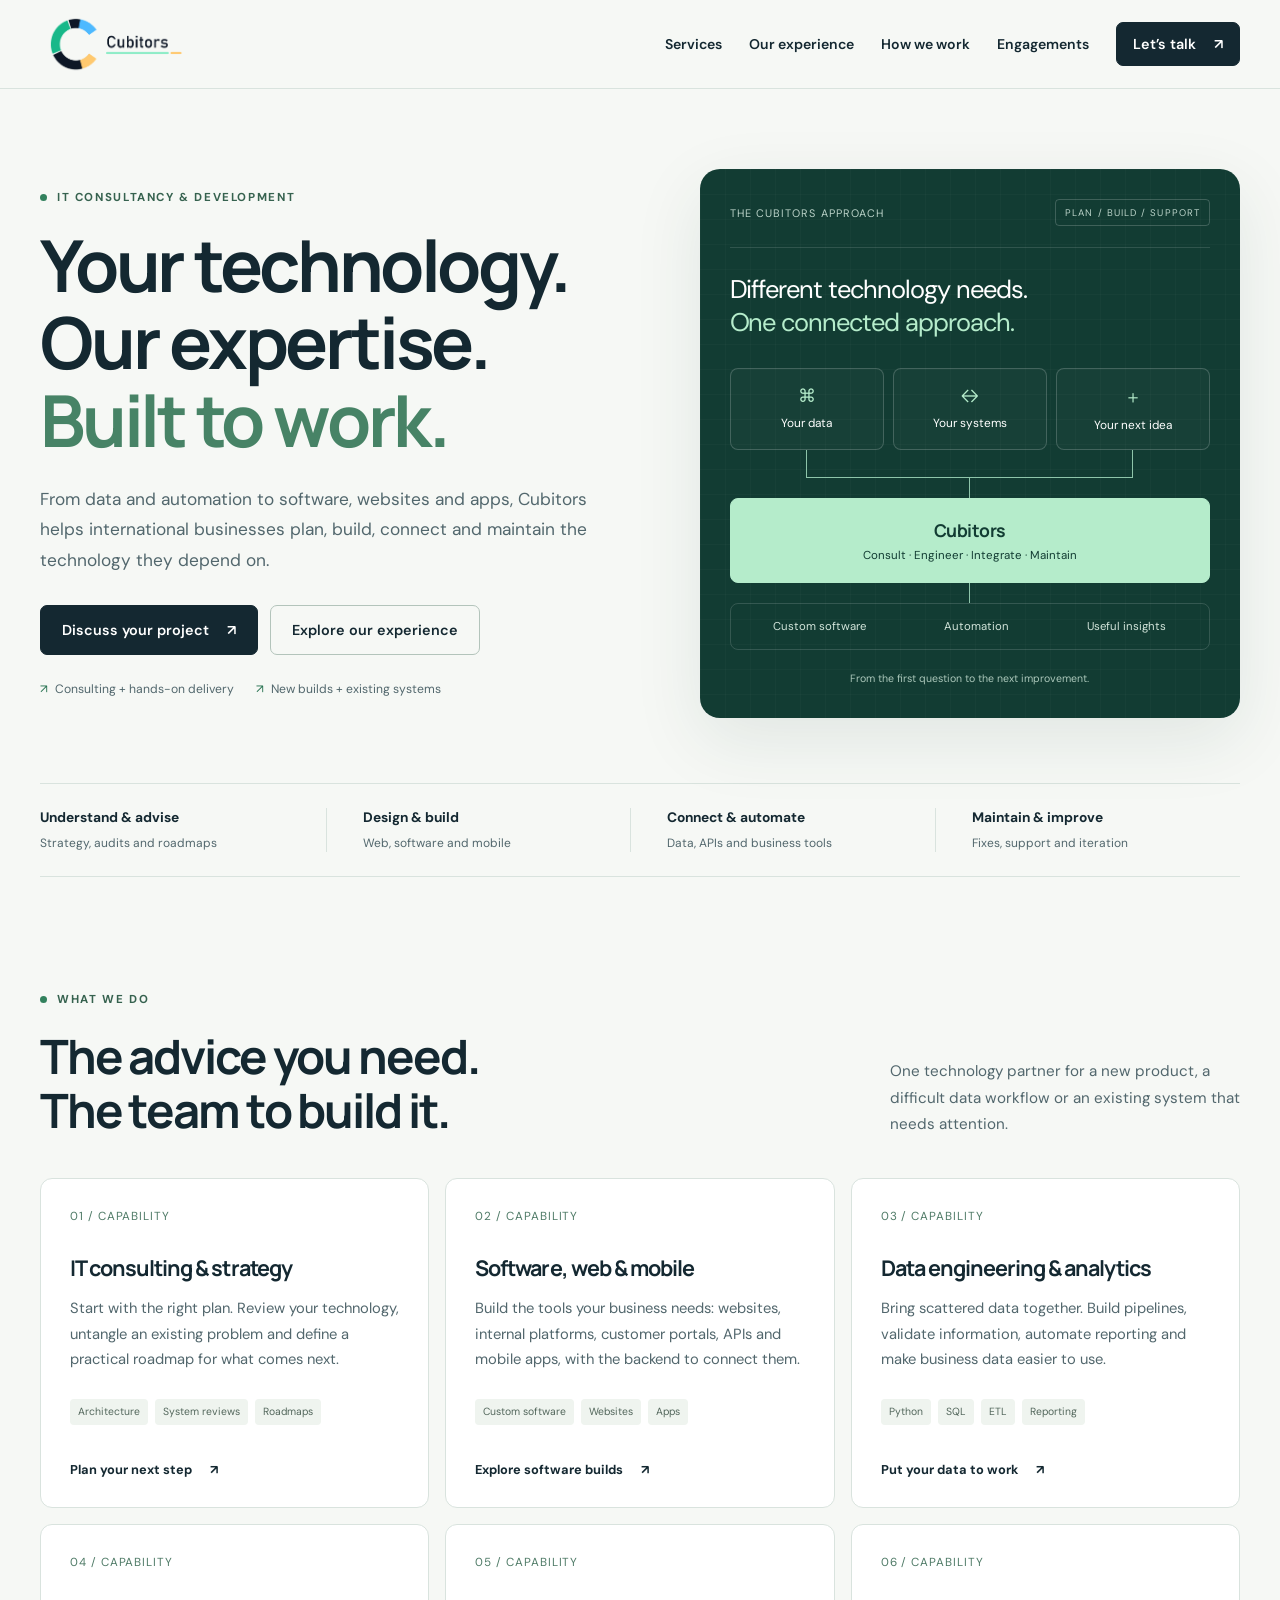
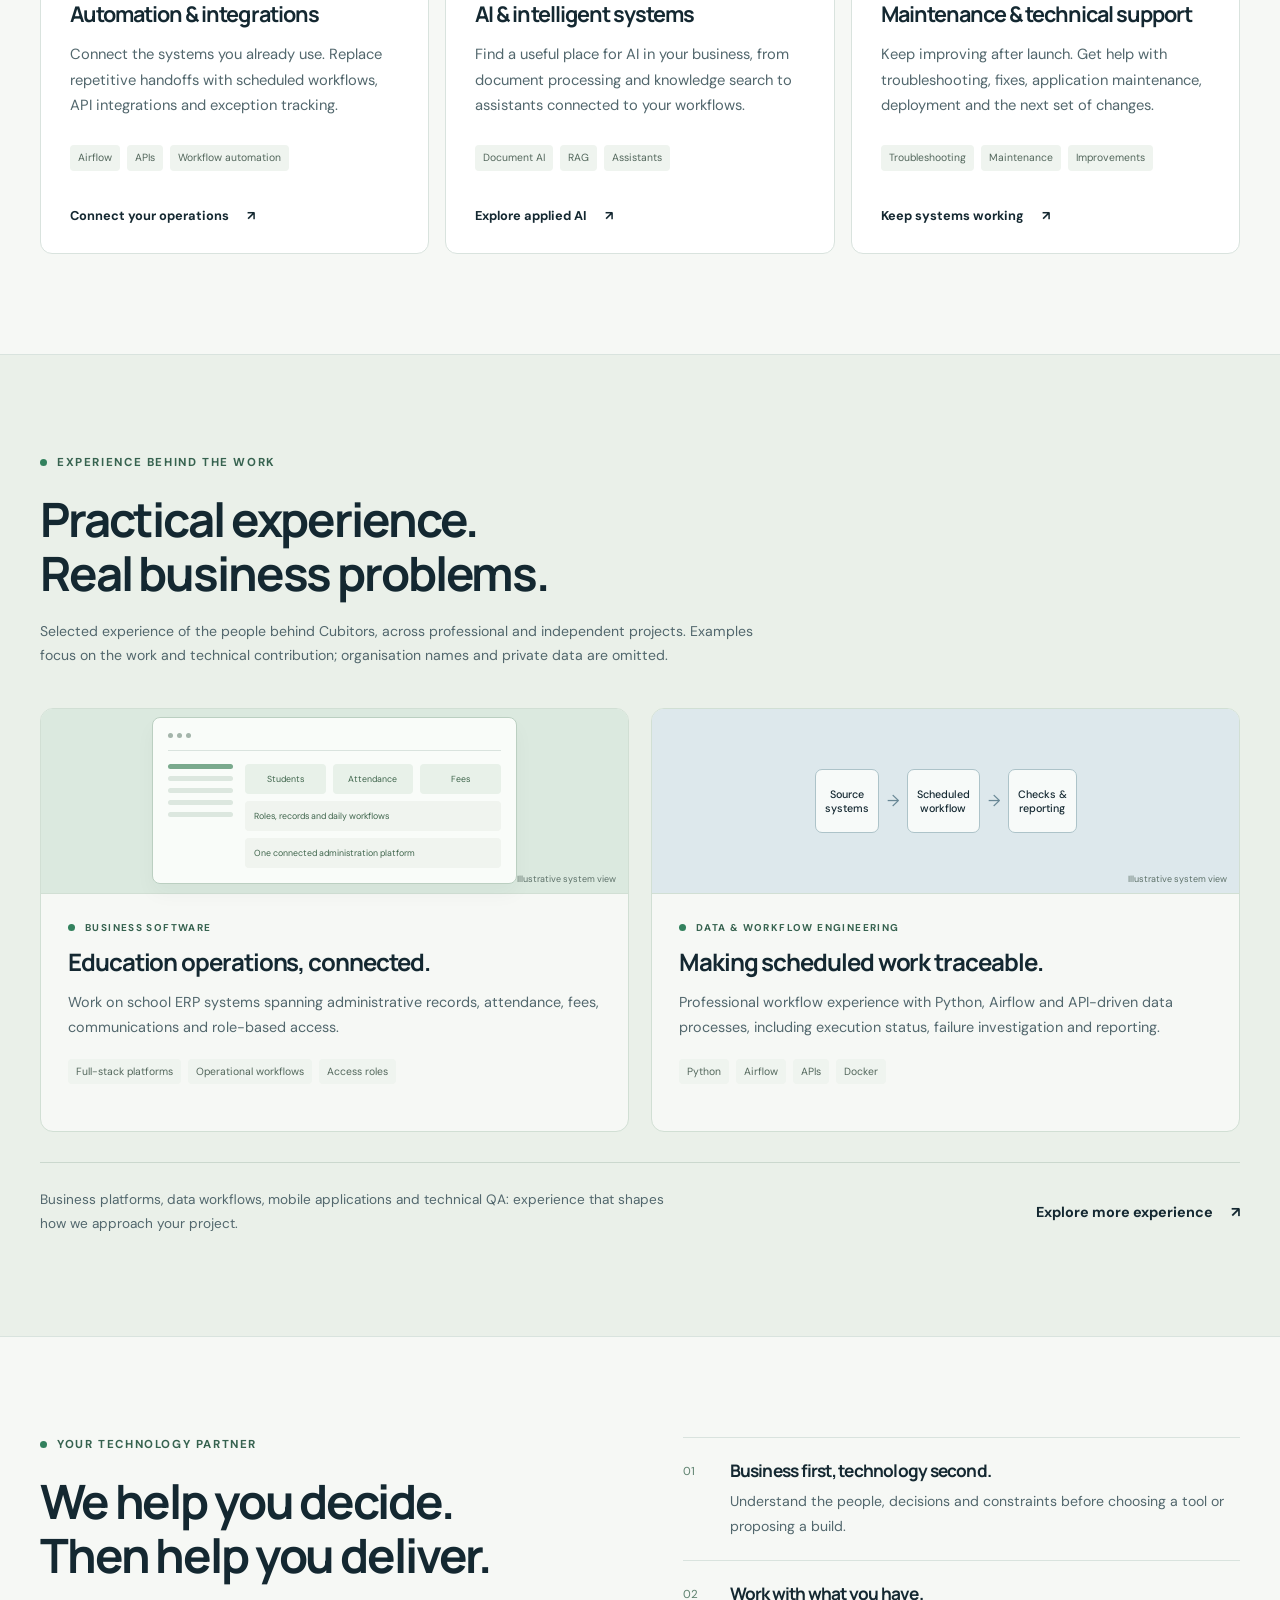
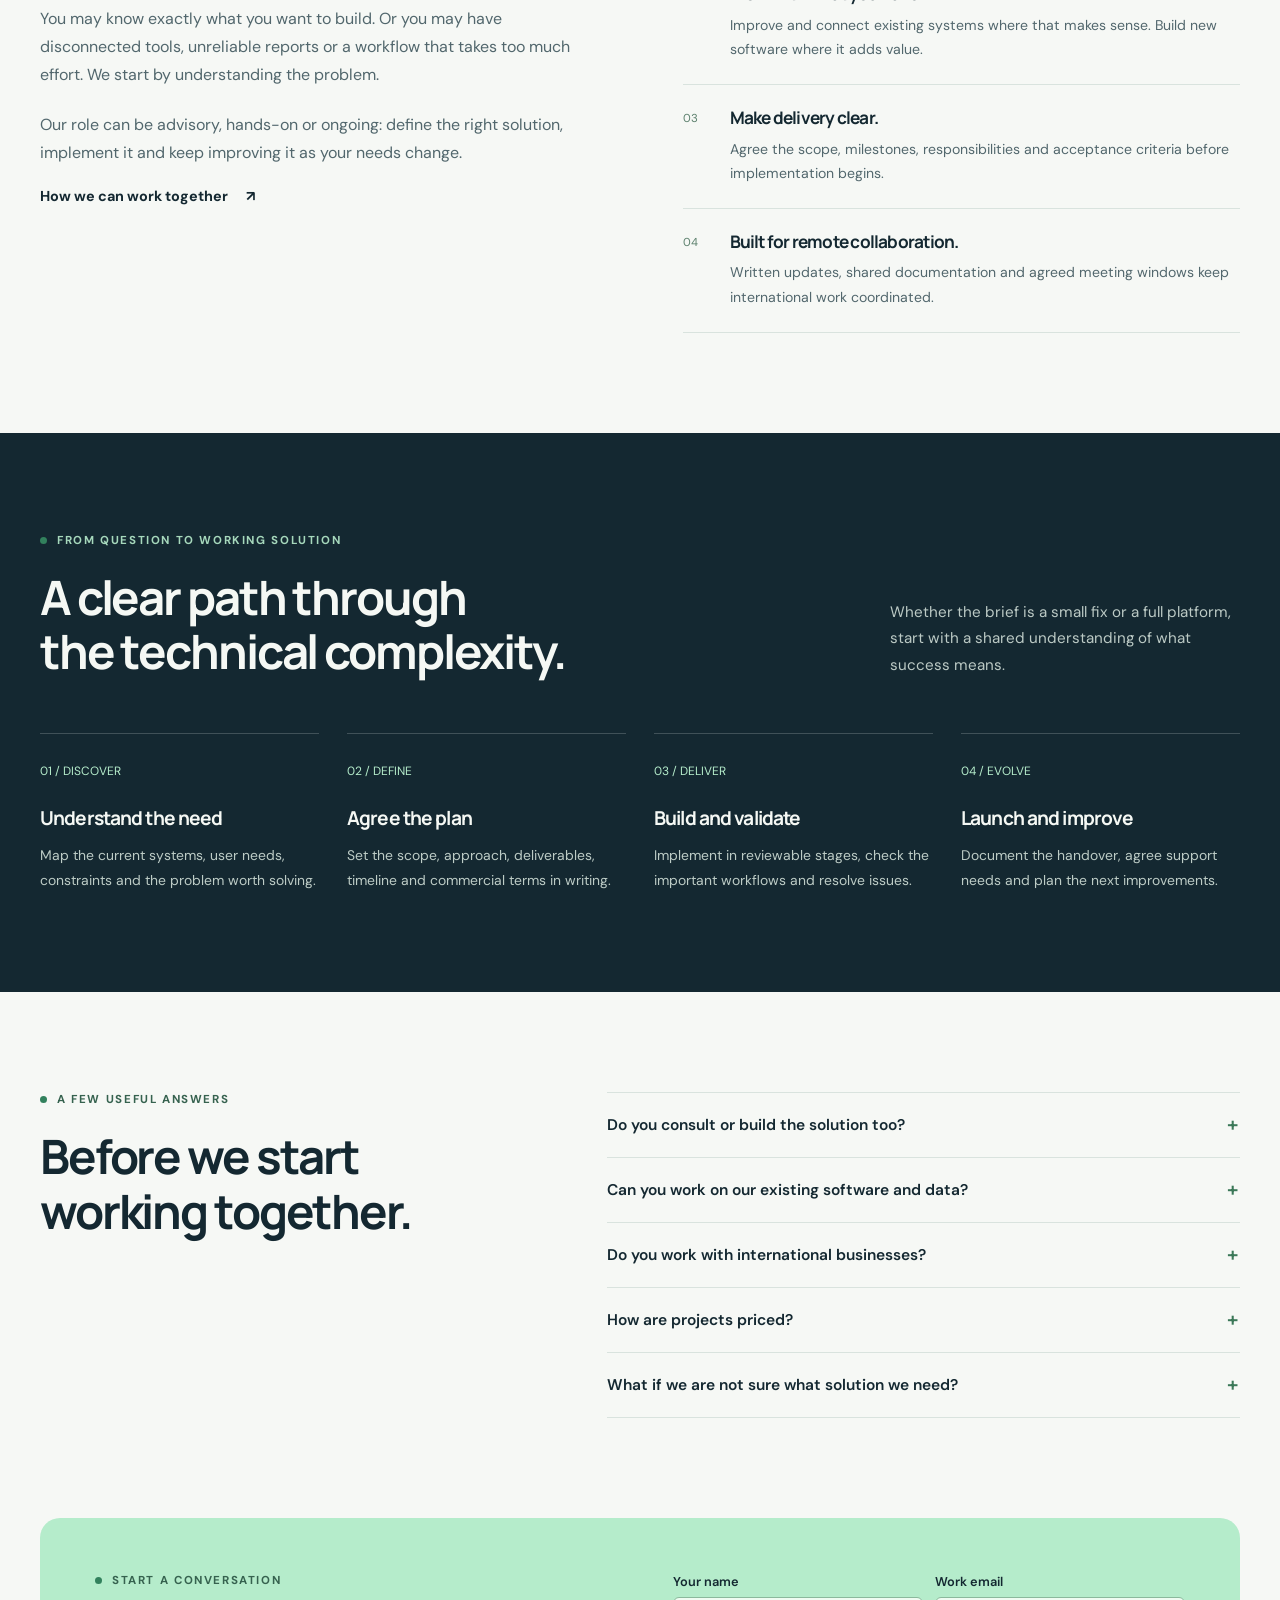
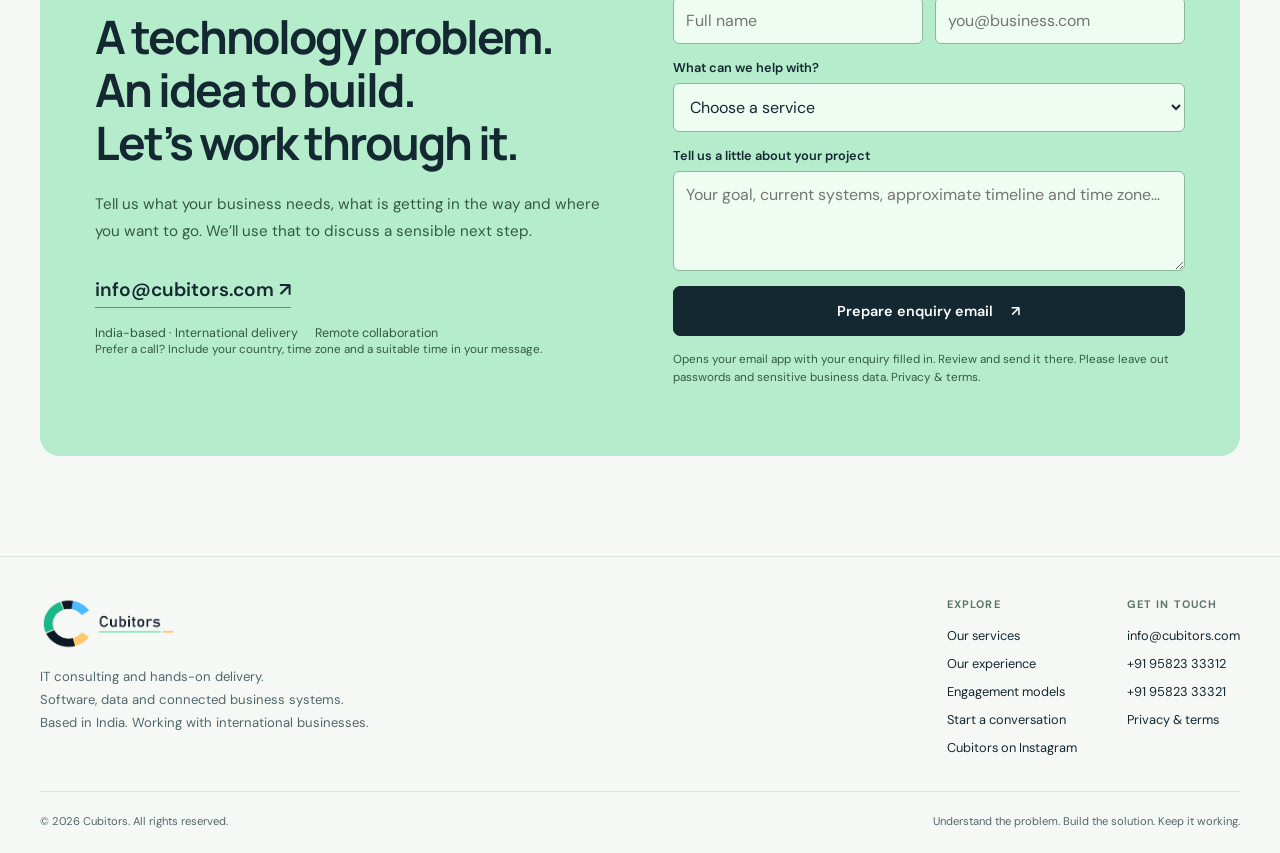
==== commit 4580b5d3: "Add Search Console verification and verified Instagram link" ====
--- a/index.html
+++ b/index.html
@@ -1,5 +1,6 @@
 <!DOCTYPE html>
 <html lang="en"><head><meta charset="UTF-8"><meta name="viewport" content="width=device-width, initial-scale=1">
+<meta name="google-site-verification" content="PPA7N3SkgweOsARsmCPIPWC-WqRXOokdoK9Q-kXbjVY" />
 <title>Cubitors | IT Consulting, Software Development &amp; Data Solutions</title><meta name="description" content="IT consultancy and development for international businesses. Cubitors plans, builds, integrates and maintains software, data workflows, automation and AI solutions."><meta name="robots" content="index, follow"><meta name="theme-color" content="#142831">
 <link rel="canonical" href="https://cubitors.com/"><meta property="og:type" content="website"><meta property="og:url" content="https://cubitors.com/"><meta property="og:site_name" content="Cubitors"><meta property="og:title" content="Cubitors | IT Consulting, Software Development &amp; Data Solutions"><meta property="og:description" content="IT consultancy and development for international businesses. Cubitors plans, builds, integrates and maintains software, data workflows, automation and AI solutions."><meta property="og:image" content="https://cubitors.com/branding/logos/cubitors-logo-04.png"><meta name="twitter:card" content="summary"><meta name="twitter:title" content="Cubitors | IT Consulting, Software Development &amp; Data Solutions"><meta name="twitter:description" content="IT consultancy and development for international businesses. Cubitors plans, builds, integrates and maintains software, data workflows, automation and AI solutions."><meta name="twitter:image" content="https://cubitors.com/branding/logos/cubitors-logo-04.png">
 <link rel="icon" type="image/svg+xml" href="/favicon.svg"><link rel="icon" href="/favicon.ico" sizes="any"><link rel="apple-touch-icon" href="/apple-touch-icon.png"><link rel="preconnect" href="https://fonts.googleapis.com"><link rel="preconnect" href="https://fonts.gstatic.com" crossorigin><link rel="stylesheet" href="/assets/site.css">
@@ -18,5 +19,5 @@
 <section class="section"><div class="shell faq-layout"><div><span class="eyebrow">A few useful answers</span><h2>Before we start<br>working together.</h2></div><div class="faqs"><details><summary>Do you consult or build the solution too?</summary><p>Both. Cubitors can review a problem and recommend an approach, or take on design, implementation, integration and ongoing application support. The agreed scope defines our responsibility.</p></details><details><summary>Can you work on our existing software and data?</summary><p>Yes. We can begin with a review of your code, workflows or data processes, then scope troubleshooting, improvements, integrations or a migration. We establish access and requirements before making changes.</p></details><details><summary>Do you work with international businesses?</summary><p>Our focus is international clients, with delivery from India. We agree communication channels, meeting windows, milestones and the quotation currency before starting.</p></details><details><summary>How are projects priced?</summary><p>Consulting, scoped projects and ongoing support are quoted around the work required. Your proposal sets out deliverables, fees, currency, payment milestones and any third-party costs. <a class="text-link" href="/pricing/">See engagement options ↗</a></p></details><details><summary>What if we are not sure what solution we need?</summary><p>Bring the problem rather than a specification. We can start with discovery, review your current setup and define the next step before committing to a larger build.</p></details></div></div></section><section class="section contact-section" id="contact"><div class="shell"><div class="contact-wrap"><div><span class="eyebrow">Start a conversation</span><h2>A technology problem.<br>An idea to build.<br>Let’s work through it.</h2><p>Tell us what your business needs, what is getting in the way and where you want to go. We’ll use that to discuss a sensible next step.</p><a class="contact-email" href="mailto:info@cubitors.com">info@cubitors.com ↗</a><div class="contact-details"><span>India-based · International delivery</span><span>Remote collaboration</span></div><p class="form-note">Prefer a call? Include your country, time zone and a suitable time in your message.</p></div>
 <form class="contact-form" id="enquiry-form" action="mailto:info@cubitors.com" method="post" enctype="text/plain"><div class="field-row"><div class="field"><label for="name">Your name</label><input id="name" name="name" autocomplete="name" required maxlength="100" placeholder="Full name"></div><div class="field"><label for="email">Work email</label><input id="email" type="email" name="email" autocomplete="email" required maxlength="200" placeholder="you@business.com"></div></div><div class="field"><label for="service">What can we help with?</label><select id="service" name="service" required><option value="">Choose a service</option><option>IT consulting &amp; strategy</option><option>Software, web or mobile development</option><option>Data engineering &amp; analytics</option><option>Automation &amp; integrations</option><option>AI &amp; intelligent systems</option><option>Maintenance &amp; technical support</option><option>Help defining the right solution</option></select></div><div class="field"><label for="message">Tell us a little about your project</label><textarea id="message" name="message" required maxlength="2000" placeholder="Your goal, current systems, approximate timeline and time zone…"></textarea></div><button class="button" type="submit">Prepare enquiry email <span aria-hidden="true">↗</span></button><p class="form-note">Opens your email app with your enquiry filled in. Review and send it there. Please leave out passwords and sensitive business data. <a href="/policies/">Privacy &amp; terms</a>.</p><div id="form-status" class="form-status" role="status" aria-live="polite"></div></form></div></div></section></main><footer class="site-footer"><div class="shell"><div class="footer-top">
 <div class="footer-brand"><a href="/" aria-label="Cubitors home"><img src="/branding/logos/cubitors-logo-04.png" alt="Cubitors" width="140" height="53" loading="lazy"></a><p>IT consulting and hands-on delivery.<br>Software, data and connected business systems.<br>Based in India. Working with international businesses.</p></div>
-<div class="footer-links"><div><strong>Explore</strong><a href="/#services">Our services</a><a href="/work/">Our experience</a><a href="/pricing/">Engagement models</a><a href="/#contact">Start a conversation</a></div><div><strong>Get in touch</strong><a href="mailto:info@cubitors.com">info@cubitors.com</a><a href="tel:+919582333312">+91 95823 33312</a><a href="tel:+919582333321">+91 95823 33321</a><a href="/policies/">Privacy &amp; terms</a></div></div>
-</div><div class="footer-bottom"><span>© <span data-year>2026</span> Cubitors. All rights reserved.</span><span>Understand the problem. Build the solution. Keep it working.</span></div></div></footer></body></html>+<div class="footer-links"><div><strong>Explore</strong><a href="/#services">Our services</a><a href="/work/">Our experience</a><a href="/pricing/">Engagement models</a><a href="/#contact">Start a conversation</a><a href="https://www.instagram.com/cubitors/">Cubitors on Instagram</a></div><div><strong>Get in touch</strong><a href="mailto:info@cubitors.com">info@cubitors.com</a><a href="tel:+919582333312">+91 95823 33312</a><a href="tel:+919582333321">+91 95823 33321</a><a href="/policies/">Privacy &amp; terms</a></div></div>
+</div><div class="footer-bottom"><span>© <span data-year>2026</span> Cubitors. All rights reserved.</span><span>Understand the problem. Build the solution. Keep it working.</span></div></div></footer></body></html>
